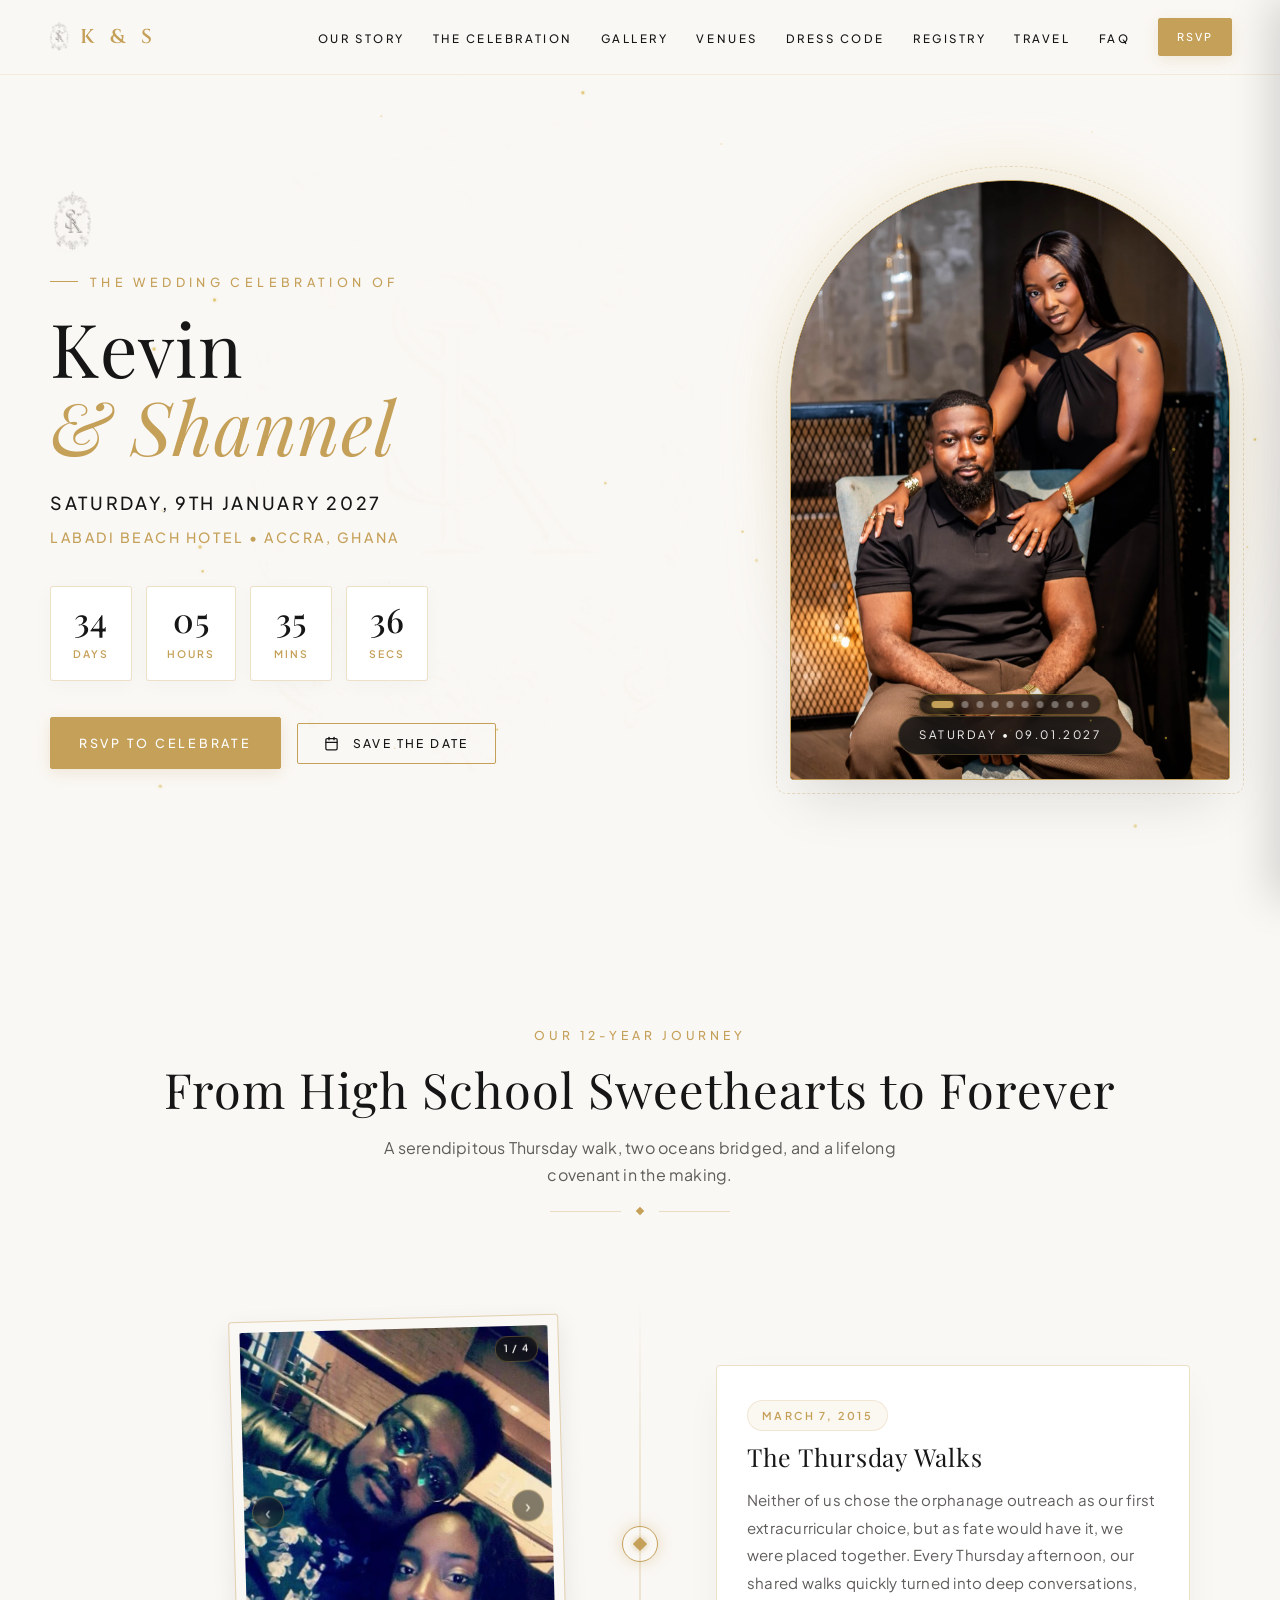
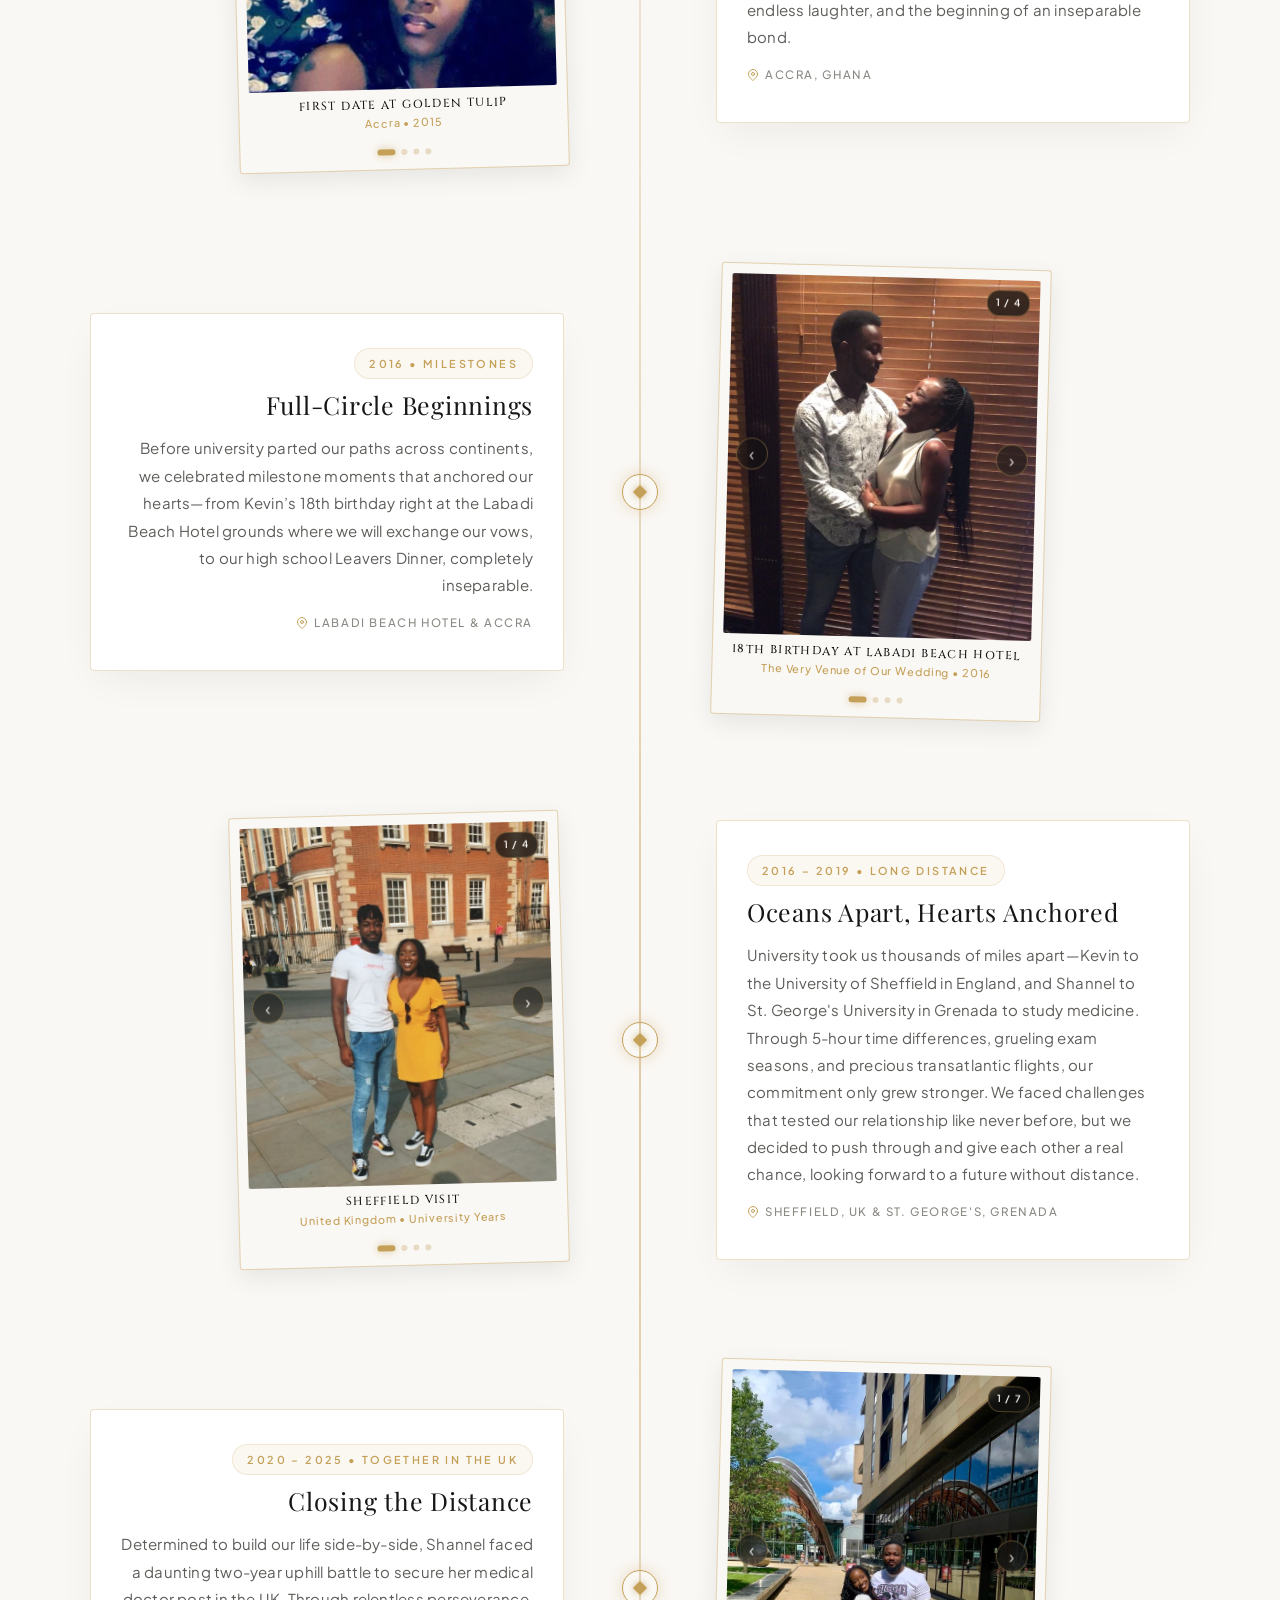
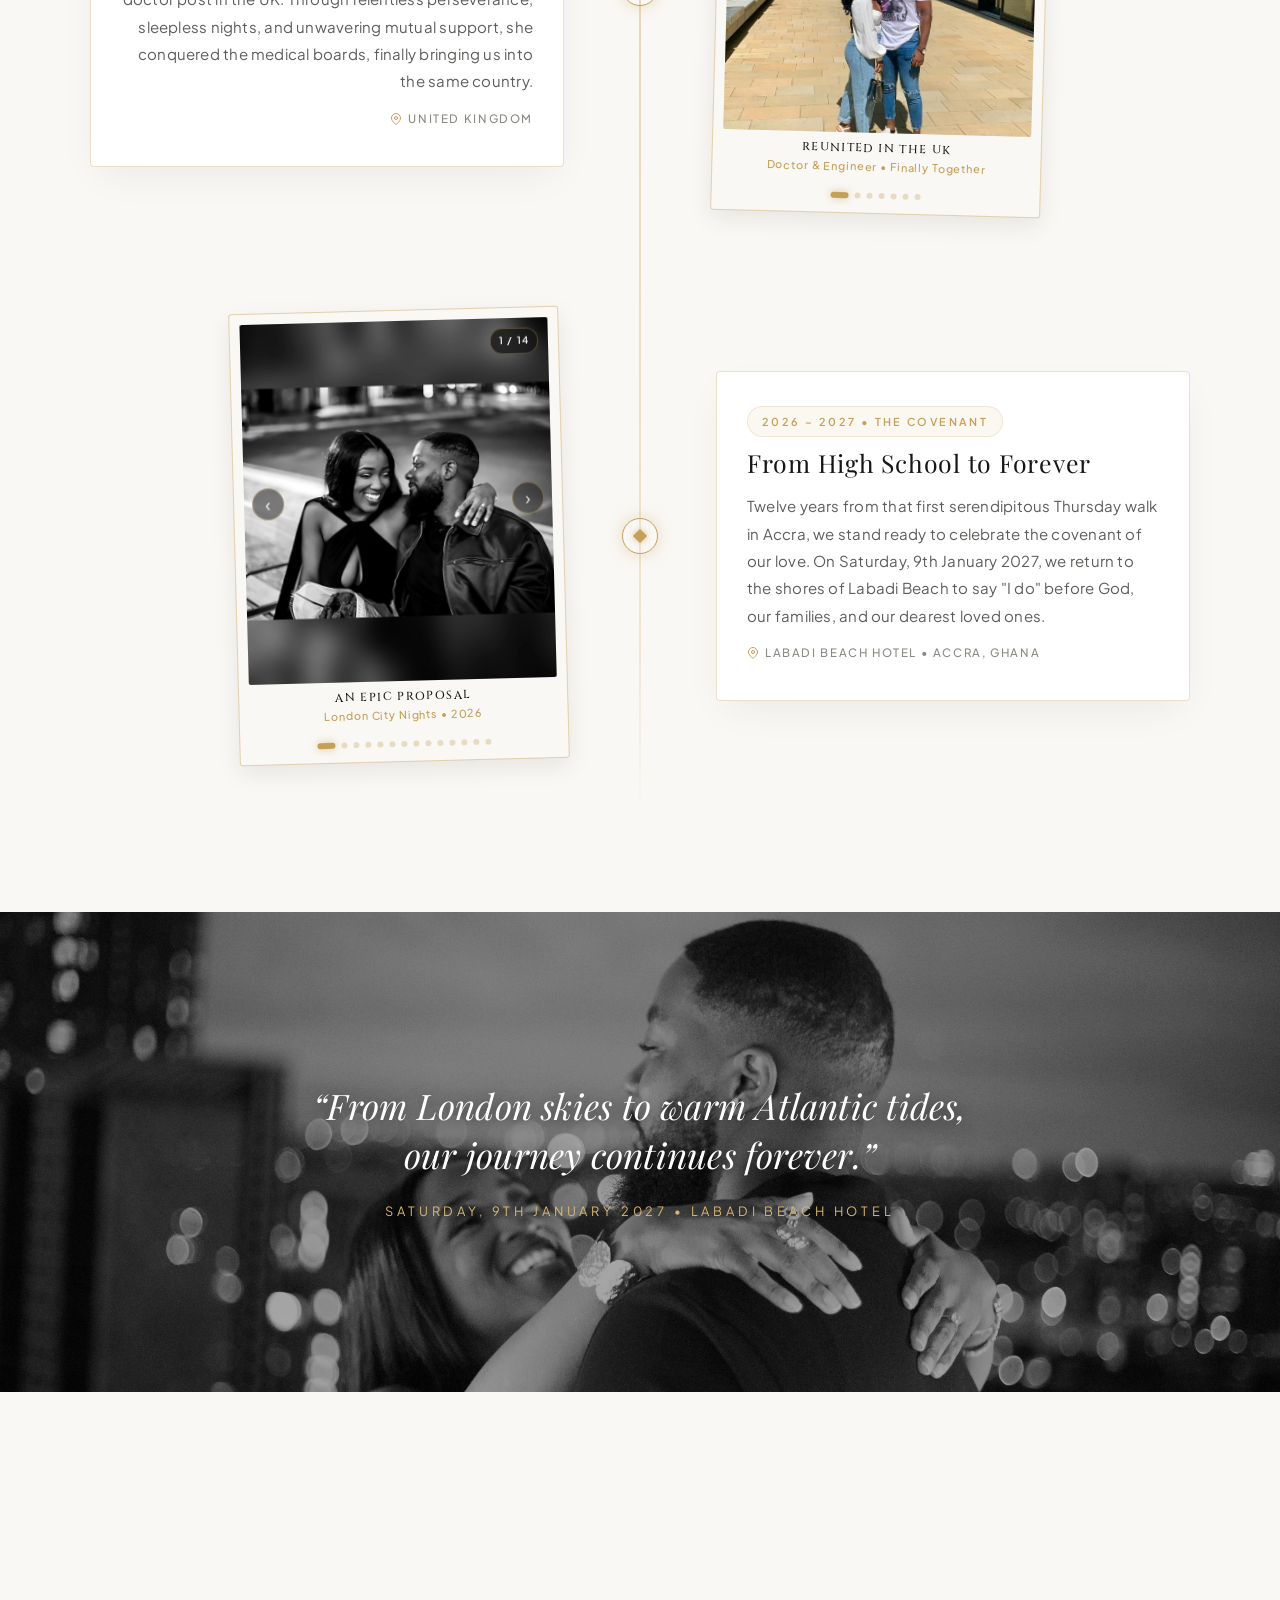
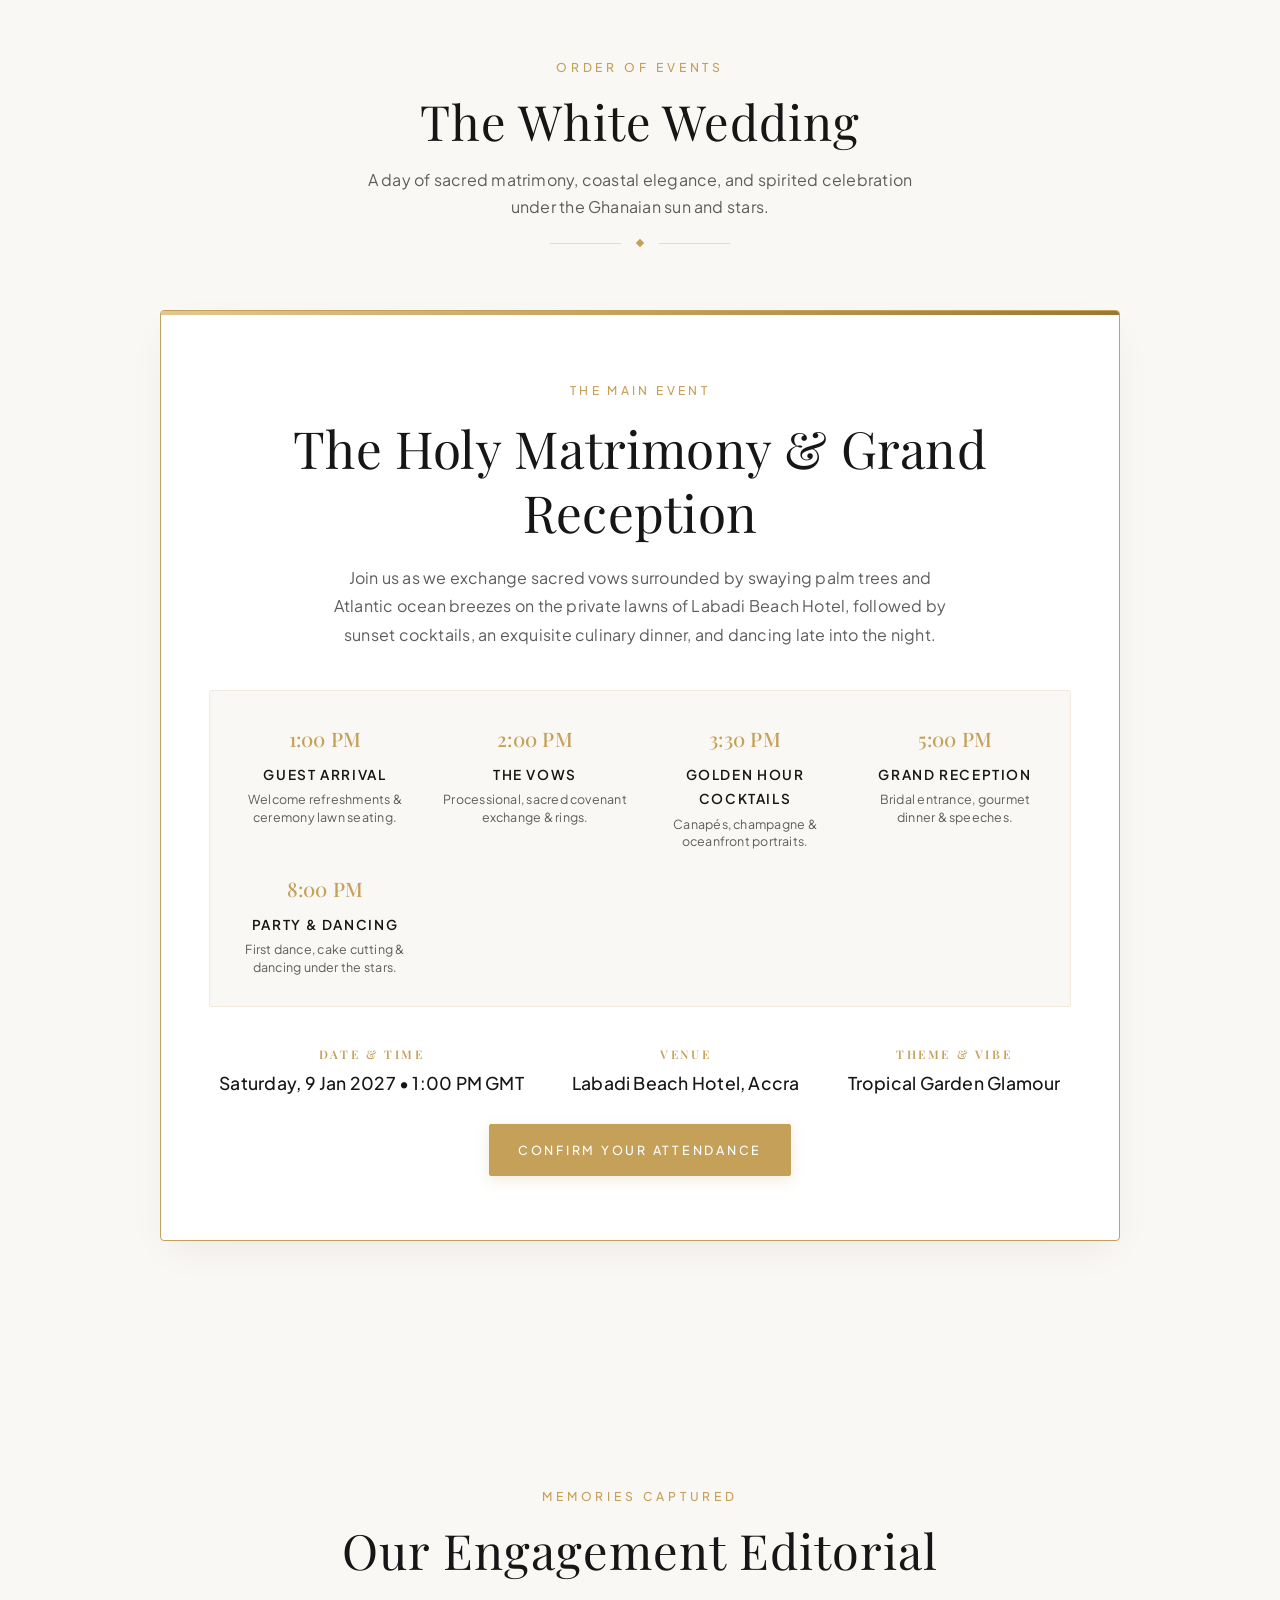
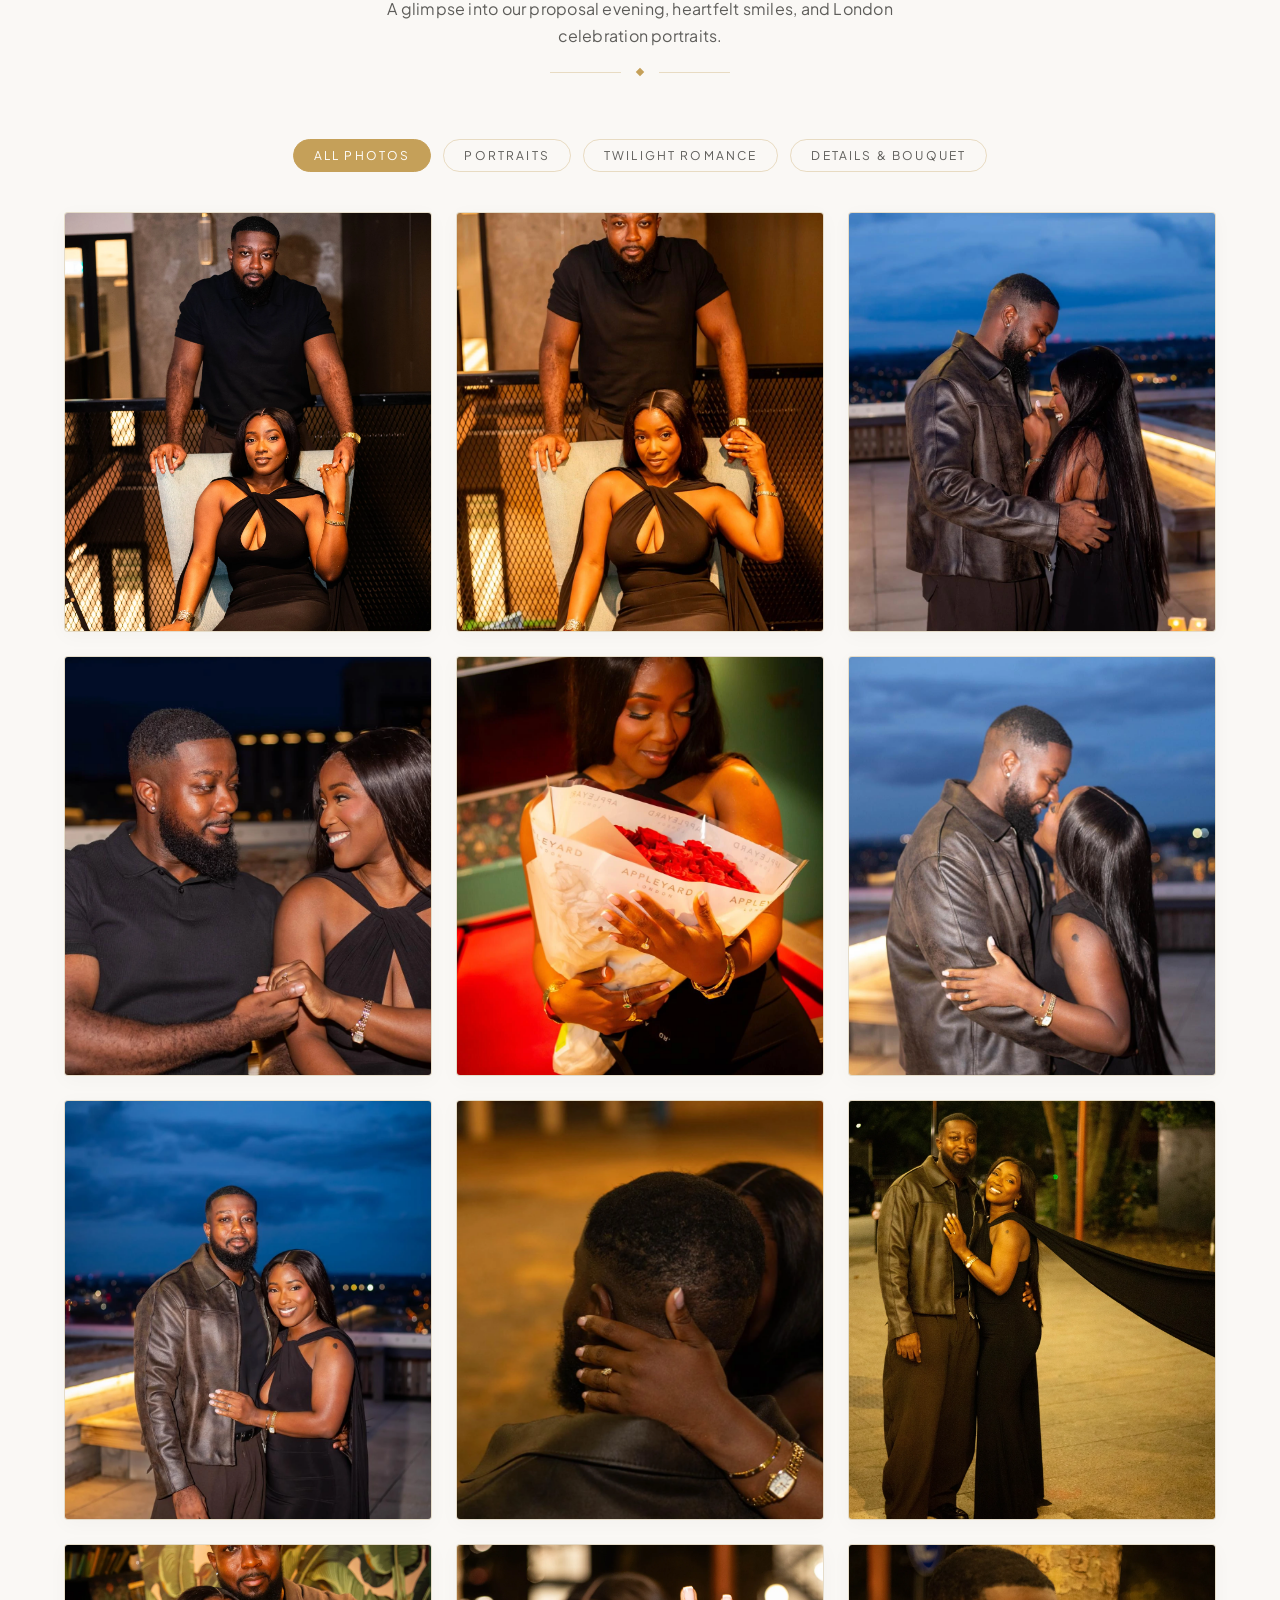
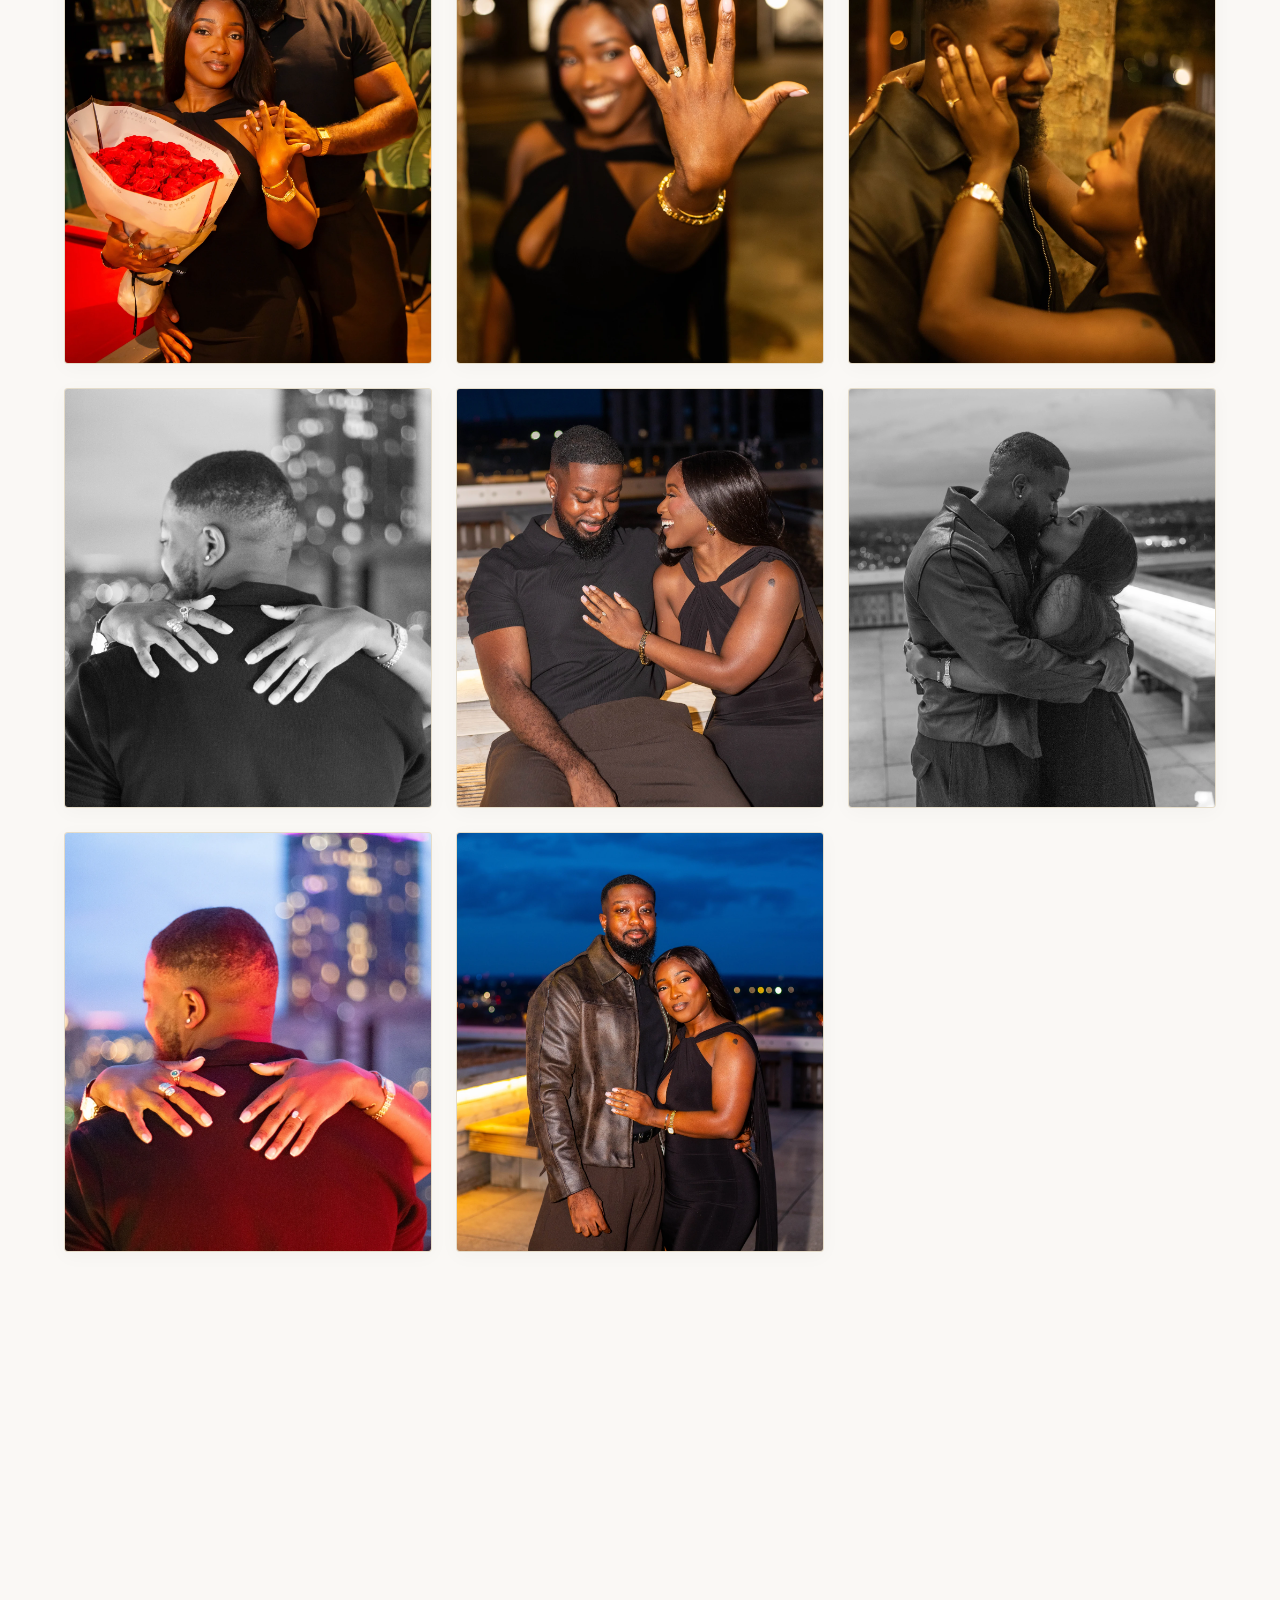
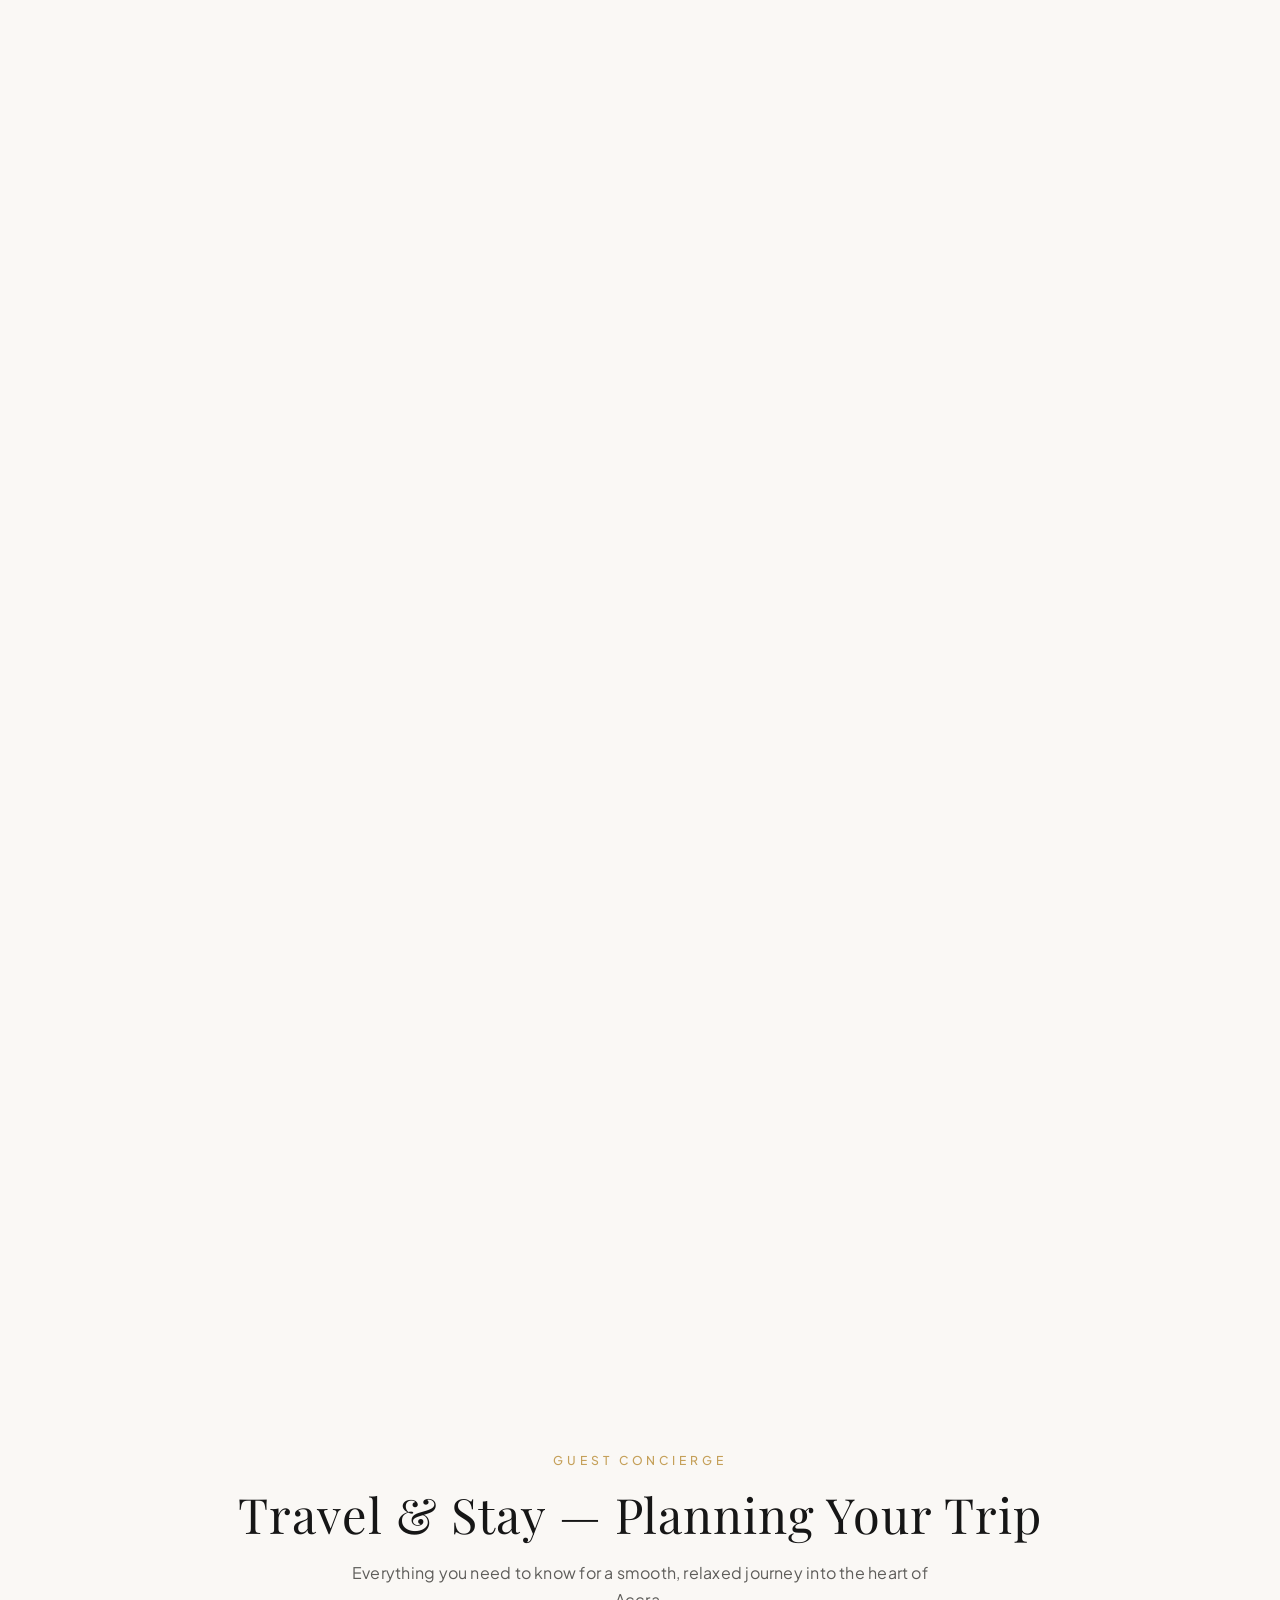
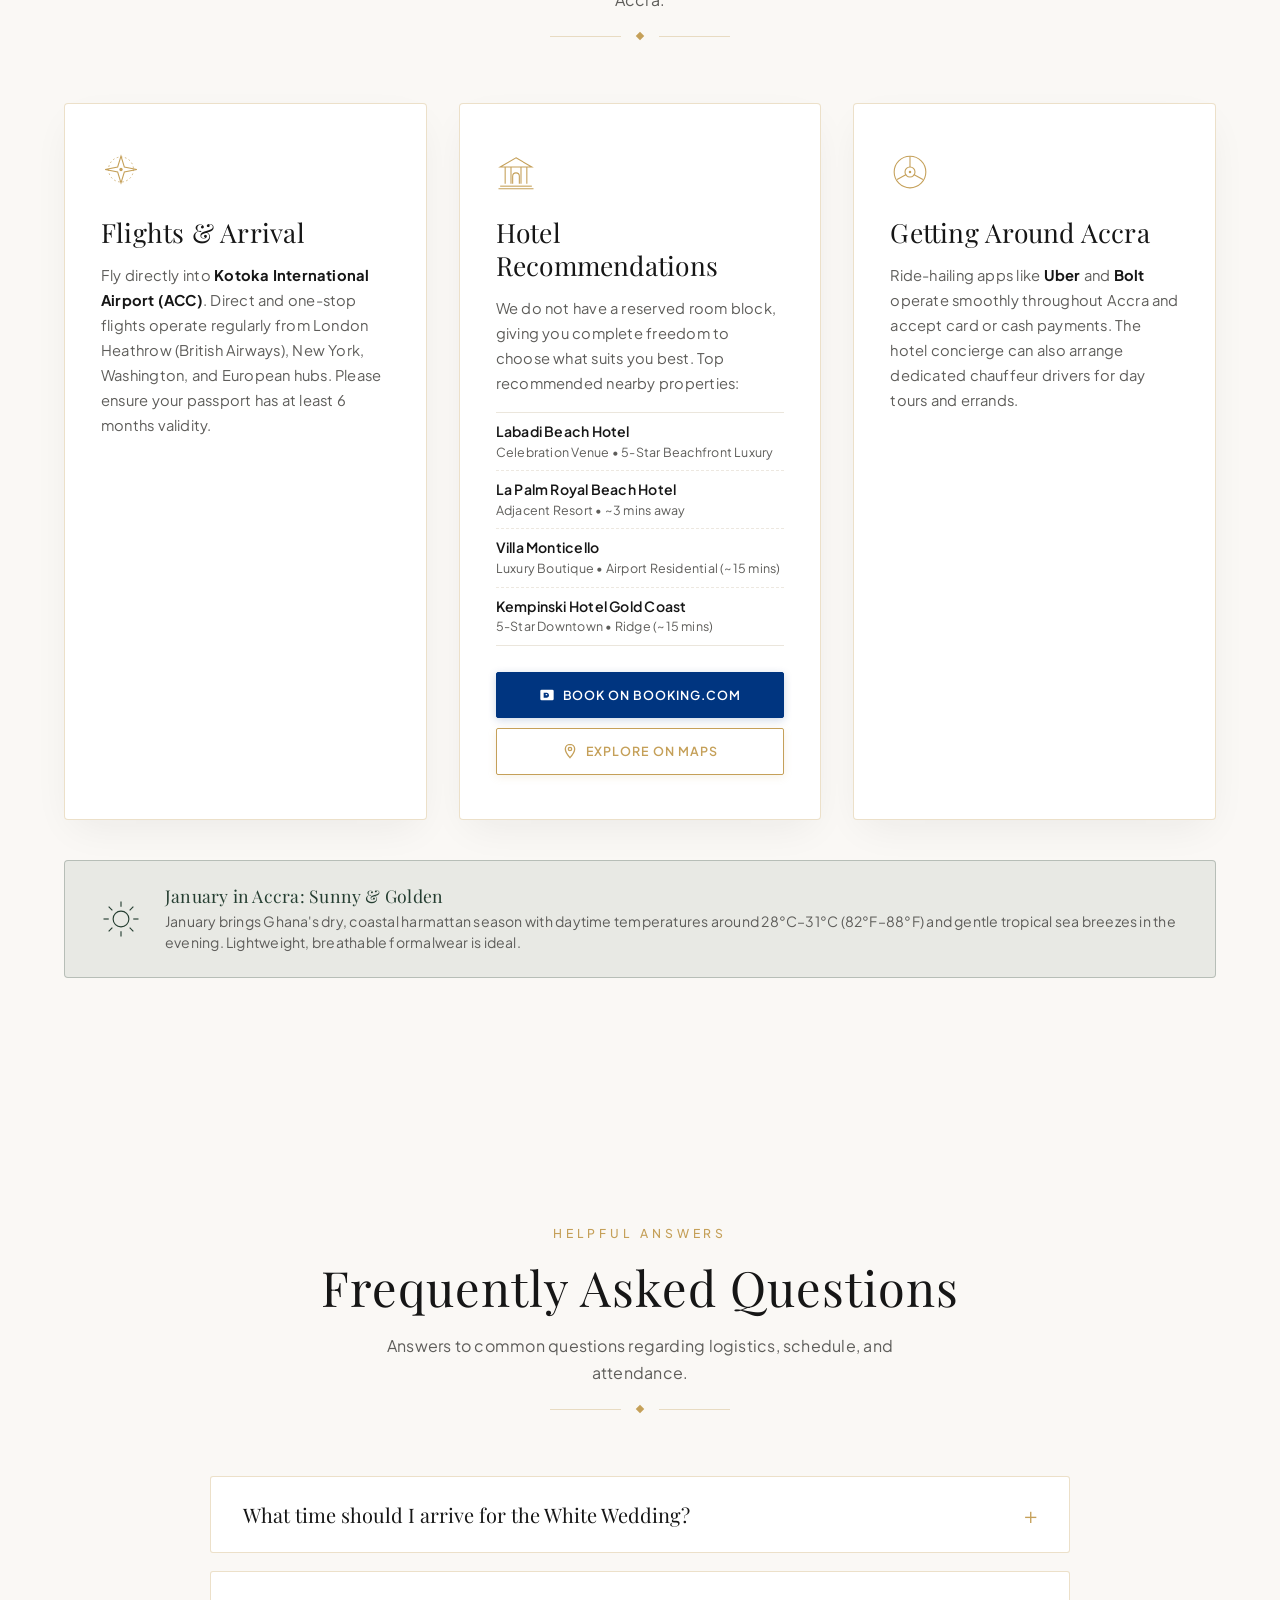
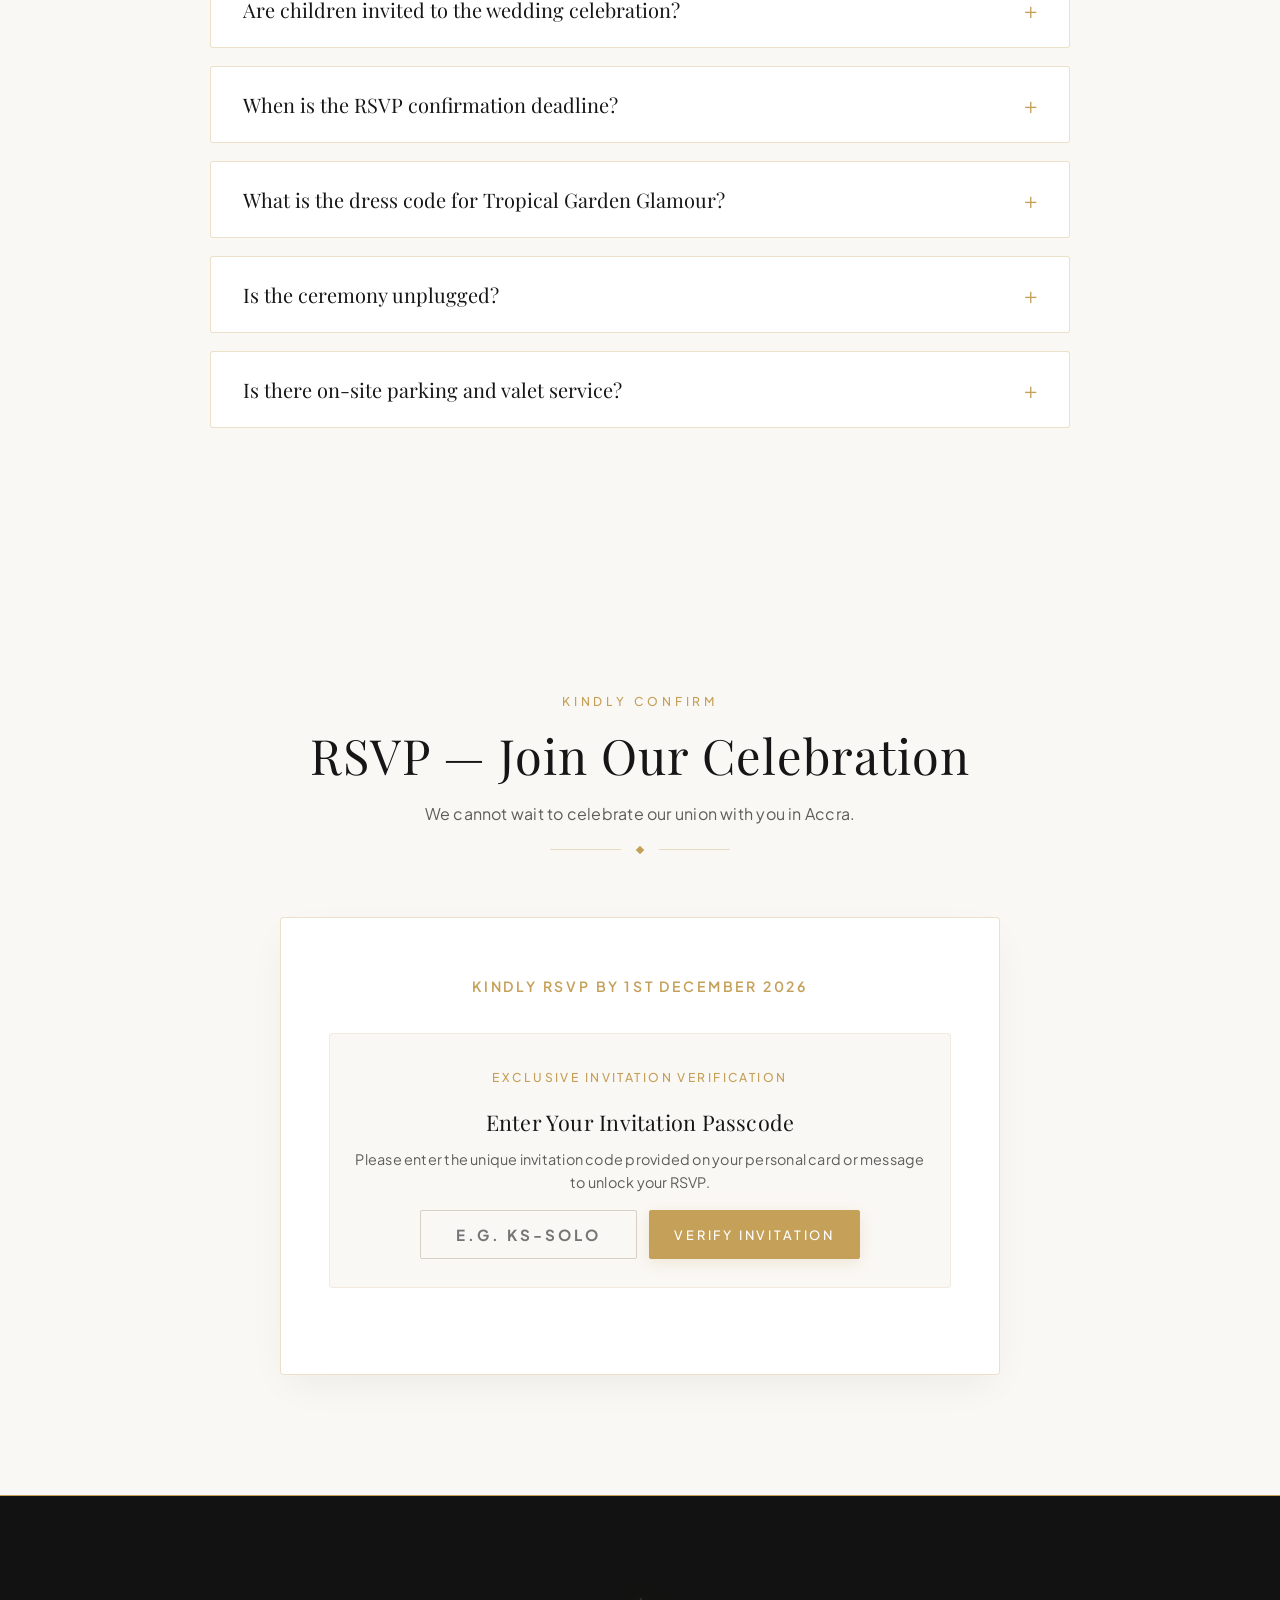
==== index.html @ cc0a7af8 "Update Milestone 4 title from The Fight to Reunite to Closing the Distance" ====
<!DOCTYPE html>
<html lang="en">
<head>
  <meta charset="UTF-8" />
  <meta name="viewport" content="width=device-width, initial-scale=1.0" />
  <title>Kevin & Shannel | The White Wedding — Saturday, 9th January 2027</title>
  <meta name="description" content="Celebrate the wedding of Kevin & Shannel on Saturday, 9th January 2027 at the Labadi Beach Hotel in Accra, Ghana." />

  <!-- Favicon / Brand Touch Icon (Authentic Embossed Monogram Crest) -->
  <link rel="icon" type="image/png" href="assets/images/favicon-crest.png">
  <link rel="apple-touch-icon" href="assets/images/favicon-crest.png">

  <!-- Google Fonts: Luxury Editorial Serifs & Clean Modern Sans -->
  <link rel="preconnect" href="https://fonts.googleapis.com">
  <link rel="preconnect" href="https://fonts.gstatic.com" crossorigin>
  <link href="https://fonts.googleapis.com/css2?family=Cinzel:wght@400;500;600;700&family=Playfair+Display:ital,wght@0,400;0,500;0,600;1,400;1,500&family=Plus+Jakarta+Sans:wght@300;400;500;600;700&display=swap" rel="stylesheet">

  <!-- Master Stylesheet -->
  <link rel="stylesheet" href="css/style.css">

  <!-- Master JavaScript Logic -->
  <script src="js/main.js" defer></script>
</head>
<body>


  <!-- ================= NAVIGATION BAR ================= -->
  <nav id="mainNav">
    <a href="#hero" class="nav-logo" aria-label="Kevin and Shannel Home">
      <img src="assets/images/ks-crest-charcoal.png" alt="K&amp;S Crest" class="nav-crest-icon" />
      <span>K <span class="gold-amp">&amp;</span> S</span>
    </a>
    <ul class="nav-links">
      <li><a href="#story">Our Story</a></li>
      <li><a href="#celebration">The Celebration</a></li>
      <li><a href="#gallery">Gallery</a></li>
      <li><a href="#venues">Venues</a></li>
      <li><a href="#dresscode">Dress Code</a></li>
      <li><a href="#registry">Registry</a></li>
      <li><a href="#travel">Travel</a></li>
      <li><a href="#faq">FAQ</a></li>
      <li><a href="#rsvp" class="btn-gold nav-cta-btn">RSVP</a></li>
    </ul>

    <!-- Mobile Menu Toggle Button -->
    <button class="nav-hamburger" id="navHamburger" aria-label="Toggle Navigation Menu">
      <span></span>
      <span></span>
      <span></span>
    </button>
  </nav>

  <!-- Mobile Navigation Slide-Out Drawer -->
  <div class="mobile-nav-backdrop" id="mobileBackdrop"></div>
  <aside class="mobile-nav-drawer" id="mobileDrawer" aria-label="Mobile Navigation">
    <div>
      <div class="nav-logo" style="margin-bottom: 18px; font-size: 1.25rem;">
        <img src="assets/images/ks-crest-charcoal.png" alt="K&amp;S Crest" class="nav-crest-icon" />
        <span>K <span class="gold-amp">&amp;</span> S</span>
      </div>
      <ul class="mobile-nav-links">
        <li><a href="#story">Our Story</a></li>
        <li><a href="#celebration">The Celebration</a></li>
        <li><a href="#gallery">Editorial Gallery</a></li>
        <li><a href="#venues">Venues & Location</a></li>
        <li><a href="#dresscode">Dress Code</a></li>
        <li><a href="#registry">Gifts & Registry</a></li>
        <li><a href="#travel">Travel & Accra Guide</a></li>
        <li><a href="#faq">Questions & Answers</a></li>
        <li><a href="#rsvp" style="color: var(--gold-primary); font-weight: 600;">RSVP Form</a></li>
      </ul>
    </div>
    <div class="mobile-nav-footer">
      <p>9th January 2027 • Accra, Ghana</p>
    </div>
  </aside>

  <!-- ================= 1. HERO SECTION ================= -->
  <section class="hero" id="hero">
    <!-- Ambient Celestial Stardust Canvas -->
    <canvas id="heroStardust" class="hero-stardust-canvas" aria-hidden="true"></canvas>

    <!-- Subtle Stationery Watermark Crest in Hero Background -->
    <div class="hero-watermark-crest" aria-hidden="true">
      <img src="assets/images/ks-crest-gold.png" alt="" />
    </div>

    <div class="hero-content reveal-on-scroll">
      <div class="hero-crest-crown">
        <img src="assets/images/ks-crest-charcoal.png" alt="K&amp;S Crest" class="hero-crest-img" />
      </div>
      <div class="hero-eyebrow">The Wedding Celebration of</div>
      <h1 class="hero-title">
        Kevin <span>&amp; Shannel</span>
      </h1>
      
      <div class="hero-meta">
        <div class="hero-date">
          <span>Saturday, 9th January 2027</span>
        </div>
        <div class="hero-location">Labadi Beach Hotel • Accra, Ghana</div>
      </div>

      <!-- Live Countdown Clock -->
      <div class="timer-container" aria-label="Countdown to Wedding Day">
        <div class="timer-box">
          <div class="timer-num" id="days">00</div>
          <div class="timer-label">Days</div>
        </div>
        <div class="timer-box">
          <div class="timer-num" id="hours">00</div>
          <div class="timer-label">Hours</div>
        </div>
        <div class="timer-box">
          <div class="timer-num" id="minutes">00</div>
          <div class="timer-label">Mins</div>
        </div>
        <div class="timer-box">
          <div class="timer-num" id="seconds">00</div>
          <div class="timer-label">Secs</div>
        </div>
      </div>

      <!-- Hero Call-to-Action Group -->
      <div class="hero-actions">
        <a href="#rsvp" class="btn-gold">RSVP to Celebrate</a>
        
        <!-- Save to Calendar Dropdown -->
        <div class="calendar-dropdown" id="calendarDropdown">
          <button type="button" class="btn-outline" id="calendarToggleBtn">
            <svg width="15" height="15" viewBox="0 0 24 24" fill="none" stroke="currentColor" stroke-width="2" stroke-linecap="round" stroke-linejoin="round" style="margin-right: 6px;">
              <rect x="3" y="4" width="18" height="18" rx="2" ry="2"></rect>
              <line x1="16" y1="2" x2="16" y2="6"></line>
              <line x1="8" y1="2" x2="8" y2="6"></line>
              <line x1="3" y1="10" x2="21" y2="10"></line>
            </svg>
            Save the Date
          </button>
          <div class="calendar-menu">
            <a id="googleCalLink" target="_blank" rel="noopener noreferrer">
              <span>Google Calendar</span>
            </a>
            <a href="#" id="appleCalLink">
              <span>Apple / Outlook (.ics)</span>
            </a>
          </div>
        </div>

      </div>
    </div>

    <!-- Living Hero Portrait Arch & Rotating Horological Seal -->
    <div class="hero-image-container reveal-on-scroll delay-2">
      <!-- Ambient Golden Backlight Halo -->
      <div class="hero-halo-glow" aria-hidden="true"></div>

      <!-- Outer Dashed Arch Border -->
      <div class="hero-frame-decoration"></div>


      <!-- Arched Photo Frame with Editorial Living Crossfade -->
      <div class="hero-frame">
        <div class="hero-slides">
          <!-- Slide 1: Formal Black-Tie Portrait (Seated King, Standing Queen) -->
          <div class="hero-slide active">
            <img 
              src="assets/images/IMG_0851.webp" 
              alt="Kevin and Shannel formal wedding celebration portrait" 
              loading="eager"
              width="1365"
              height="2048"
            />
          </div>

          <!-- Slide 2: Proposal Night (Poise & Presence) -->
          <div class="hero-slide">
            <img 
              src="assets/images/seated-queen-standing-king.webp" 
              alt="Shannel seated in elegant black gown with Kevin standing behind her" 
              loading="lazy"
              width="1066"
              height="1599"
              style="object-position: center 20%;"
            />
          </div>

          <!-- Slide 3: Surprise Reaction & Marquee -->
          <div class="hero-slide">
            <img 
              src="assets/images/surprise-reaction.webp" 
              alt="Kevin and Shannel embracing on rooftop with glowing marquee lights" 
              loading="lazy"
              width="1066"
              height="1599"
              style="object-position: center 15%;"
            />
          </div>

          <!-- Slide 4: Eyes Meet & Tender Gaze -->
          <div class="hero-slide">
            <img 
              src="assets/images/eyes-meet.webp" 
              alt="Kevin and Shannel gazing into each other's eyes on rooftop terrace" 
              loading="lazy"
              width="1600"
              height="1066"
              style="object-position: center 25%;"
            />
          </div>

          <!-- Slide 5: Verge of a Kiss -->
          <div class="hero-slide">
            <img 
              src="assets/images/verge-of-a-kiss.webp" 
              alt="Kevin and Shannel about to kiss under twilight sky" 
              loading="lazy"
              width="1066"
              height="1599"
              style="object-position: center 18%;"
            />
          </div>

          <!-- Slide 6: Evening Blue Sky Smiles -->
          <div class="hero-slide">
            <img 
              src="assets/images/evening-blue-sky-smiles.webp" 
              alt="Kevin and Shannel smiling together against twilight blue sky and London city lights" 
              loading="lazy"
              width="1066"
              height="1599"
              style="object-position: center 20%;"
            />
          </div>

          <!-- Slide 7: Rooftop Laughter & Diamond Ring -->
          <div class="hero-slide">
            <img 
              src="assets/images/IMG_0927.webp" 
              alt="Kevin and Shannel laughing together on rooftop terrace with engagement ring" 
              loading="lazy"
              width="1365"
              height="2048"
            />
          </div>

          <!-- Slide 8: Armchair Ring Gaze -->
          <div class="hero-slide">
            <img 
              src="assets/images/IMG_0844.webp" 
              alt="Shannel seated in black gown with Kevin admiring diamond ring" 
              loading="lazy"
              width="1365"
              height="2048"
            />
          </div>

          <!-- Slide 9: Appleyard Roses & Diamond Ring -->
          <div class="hero-slide">
            <img 
              src="assets/images/IMG_0864.webp" 
              alt="Appleyard London red roses and sparkling engagement ring" 
              loading="lazy"
              width="1365"
              height="2048"
            />
          </div>

          <!-- Slide 10: Warm Smiles & Tropical Palms -->
          <div class="hero-slide">
            <img 
              src="assets/images/IMG_0855.webp" 
              alt="Kevin and Shannel laughing together against sunlit tropical palms" 
              loading="lazy"
              width="1365"
              height="2048"
            />
          </div>
        </div>

        <!-- Slide Capsule Indicators -->
        <div class="hero-slide-nav" aria-label="Portrait Slideshow Navigation">
          <button class="hero-slide-dot active" aria-label="Slide 1: Formal Black-Tie"></button>
          <button class="hero-slide-dot" aria-label="Slide 2: Poise & Presence"></button>
          <button class="hero-slide-dot" aria-label="Slide 3: Surprise Reaction"></button>
          <button class="hero-slide-dot" aria-label="Slide 4: Eyes Meet"></button>
          <button class="hero-slide-dot" aria-label="Slide 5: Verge of a Kiss"></button>
          <button class="hero-slide-dot" aria-label="Slide 6: Evening Blue Sky Smiles"></button>
          <button class="hero-slide-dot" aria-label="Slide 7: Rooftop Laughter"></button>
          <button class="hero-slide-dot" aria-label="Slide 8: Armchair Ring Gaze"></button>
          <button class="hero-slide-dot" aria-label="Slide 9: Appleyard Roses"></button>
          <button class="hero-slide-dot" aria-label="Slide 10: Tropical Palms"></button>
        </div>

        <div class="hero-floating-tag">Saturday • 09.01.2027</div>
      </div>
    </div>
  </section>

  <!-- ================= 2. OUR STORY SECTION ================= -->
  <section id="story">
    <div class="section-header reveal-on-scroll">
      <span class="section-eyebrow">Our 12-Year Journey</span>
      <h2>From High School Sweethearts to Forever</h2>
      <p class="section-subtext">A serendipitous Thursday walk, two oceans bridged, and a lifelong covenant in the making.</p>
      <div class="gold-divider"><div class="gold-divider-diamond"></div></div>
    </div>

    <div class="story-timeline">
      <!-- Milestone 1: The Thursday Walks -->
      <div class="story-node branch-left reveal-on-scroll">
        <div class="story-node-marker">
          <div class="story-node-marker-diamond"></div>
        </div>
        <div class="story-node-media">
                    <div class="story-frame story-slider-frame" data-slider-id="phase-1">
            <div class="story-frame-inner">
              <div class="story-slider-track">
                <!-- Slide 1: Golden Tulip 1st Date -->
                <div class="story-slide">
                  <img 
                    src="assets/images/story/story-phase1-01-goldentulip.webp" 
                    alt="First date at Golden Tulip Hotel in 2015" 
                    loading="lazy"
                    width="450"
                    height="800"
                    style="object-position: center top;"
                  />
                </div>
                <!-- Slide 2: High School Uniform Meet -->
                <div class="story-slide">
                  <img 
                    src="assets/images/story/story-01-highschool-meet.webp" 
                    alt="Kevin and Shannel in high school uniform" 
                    loading="lazy"
                    width="570"
                    height="760"
                    style="object-position: center top;"
                  />
                </div>
                <!-- Slide 3: Elmina Trip -->
                <div class="story-slide">
                  <img 
                    src="assets/images/story/story-phase1-03-elmina.webp" 
                    alt="High school trip to Elmina Castle" 
                    loading="lazy"
                    width="600"
                    height="800"
                    style="object-position: center 15%;"
                  />
                </div>
                <!-- Slide 4: Beach Trip -->
                <div class="story-slide">
                  <img 
                    src="assets/images/story/story-02-beach-trip.webp" 
                    alt="Kevin and Shannel at the high school beach trip in 2015" 
                    loading="lazy"
                    width="720"
                    height="810"
                    style="object-position: center center;"
                  />
                </div>
              </div>
              
              <!-- Slider Navigation Controls -->
              <button class="story-slider-btn prev" aria-label="Previous photo">&#8249;</button>
              <button class="story-slider-btn next" aria-label="Next photo">&#8250;</button>
              <div class="story-slider-counter">1 / 4</div>
            </div>

            <!-- Synchronized Captions Track -->
            <div class="story-frame-captions">
              <div class="story-frame-caption active">
                First Date at Golden Tulip
                <span>Accra &bull; 2015</span>
              </div>
              <div class="story-frame-caption">
                High School Sweethearts
                <span>Where It All Began &bull; 2015</span>
              </div>
              <div class="story-frame-caption">
                High School Trip to Elmina
                <span>Adventures Together &bull; 2015</span>
              </div>
              <div class="story-frame-caption">
                High School Beach Days
                <span>Youthful Memories &bull; 2015</span>
              </div>
            </div>

            <!-- Slider Pagination Dots -->
            <div class="story-slider-nav" aria-label="Phase 1 photo navigation">
              <button class="story-slider-dot active" aria-label="Photo 1"></button>
              <button class="story-slider-dot" aria-label="Photo 2"></button>
              <button class="story-slider-dot" aria-label="Photo 3"></button>
              <button class="story-slider-dot" aria-label="Photo 4"></button>
            </div>
          </div>
        </div>
        <div class="story-node-content">
          <div class="story-node-card">
            <span class="story-milestone-badge">March 7, 2015</span>
            <h3 class="story-milestone-title">The Thursday Walks</h3>
            <p>
              Neither of us chose the orphanage outreach as our first extracurricular choice, but as fate would have it, we were placed together. Every Thursday afternoon, our shared walks quickly turned into deep conversations, endless laughter, and the beginning of an inseparable bond.
            </p>
            <div class="story-milestone-location">
              <svg width="12" height="12" viewBox="0 0 24 24" fill="none" stroke="currentColor" stroke-width="2" stroke-linecap="round" stroke-linejoin="round"><path d="M21 10c0 7-9 13-9 13s-9-6-9-13a9 9 0 0 1 18 0z"></path><circle cx="12" cy="10" r="3"></circle></svg>
              <span>Accra, Ghana</span>
            </div>
          </div>
        </div>
      </div>

      <!-- Milestone 2: Full-Circle Beginnings -->
      <div class="story-node branch-right reveal-on-scroll">
        <div class="story-node-marker">
          <div class="story-node-marker-diamond"></div>
        </div>
        <div class="story-node-media">
                    <div class="story-frame story-slider-frame" data-slider-id="phase-2">
            <div class="story-frame-inner">
              <div class="story-slider-track">
                <!-- Slide 1: Labadi 18th Birthday -->
                <div class="story-slide">
                  <img 
                    src="assets/images/story/story-03-labadi-18th-bday.webp" 
                    alt="Kevin's 18th Birthday at Labadi Beach Hotel in 2016" 
                    loading="lazy"
                    width="567"
                    height="760"
                    style="object-position: center 15%;"
                  />
                </div>
                <!-- Slide 2: Leavers Dinner Formal Portrait -->
                <div class="story-slide">
                  <img 
                    src="assets/images/story/story-04-leavers-dinner.webp" 
                    alt="High School Leavers Dinner in 2016" 
                    loading="lazy"
                    width="506"
                    height="760"
                    style="object-position: center top;"
                  />
                </div>
                <!-- Slide 3: Humble Beginnings -->
                <div class="story-slide">
                  <img 
                    src="assets/images/story/story-phase2-03-humble-beginnings.webp" 
                    alt="Kevin and Shannel candid in high school days" 
                    loading="lazy"
                    width="600"
                    height="800"
                    style="object-position: center top;"
                  />
                </div>
                <!-- Slide 4: Humble Beginnings 3 -->
                <div class="story-slide">
                  <img 
                    src="assets/images/story/story-phase2-04-humble3.webp" 
                    alt="Kevin and Shannel sharing a warm embrace in 2016" 
                    loading="lazy"
                    width="720"
                    height="810"
                    style="object-position: center center;"
                  />
                </div>
              </div>

              <!-- Slider Navigation Controls -->
              <button class="story-slider-btn prev" aria-label="Previous photo">&#8249;</button>
              <button class="story-slider-btn next" aria-label="Next photo">&#8250;</button>
              <div class="story-slider-counter">1 / 4</div>
            </div>

            <!-- Synchronized Captions Track -->
            <div class="story-frame-captions">
              <div class="story-frame-caption active">
                18th Birthday at Labadi Beach Hotel
                <span>The Very Venue of Our Wedding &bull; 2016</span>
              </div>
              <div class="story-frame-caption">
                High School Leavers Dinner
                <span>Matching Navy Black-Tie &bull; 2016</span>
              </div>
              <div class="story-frame-caption">
                Humble Beginnings
                <span>Growing Closer Every Day &bull; 2015/2016</span>
              </div>
              <div class="story-frame-caption">
                Humble Beginnings
                <span>Cherished Moments &bull; 2016</span>
              </div>
            </div>

            <!-- Slider Pagination Dots -->
            <div class="story-slider-nav" aria-label="Phase 2 photo navigation">
              <button class="story-slider-dot active" aria-label="Photo 1"></button>
              <button class="story-slider-dot" aria-label="Photo 2"></button>
              <button class="story-slider-dot" aria-label="Photo 3"></button>
              <button class="story-slider-dot" aria-label="Photo 4"></button>
            </div>
          </div>
        </div>
        <div class="story-node-content">
          <div class="story-node-card">
            <span class="story-milestone-badge">2016 &bull; Milestones</span>
            <h3 class="story-milestone-title">Full-Circle Beginnings</h3>
            <p>
              Before university parted our paths across continents, we celebrated milestone moments that anchored our hearts—from Kevin’s 18th birthday right at the Labadi Beach Hotel grounds where we will exchange our vows, to our high school Leavers Dinner, completely inseparable.
            </p>
            <div class="story-milestone-location">
              <svg width="12" height="12" viewBox="0 0 24 24" fill="none" stroke="currentColor" stroke-width="2" stroke-linecap="round" stroke-linejoin="round"><path d="M21 10c0 7-9 13-9 13s-9-6-9-13a9 9 0 0 1 18 0z"></path><circle cx="12" cy="10" r="3"></circle></svg>
              <span>Labadi Beach Hotel &amp; Accra</span>
            </div>
          </div>
        </div>
      </div>

      <!-- Milestone 3: Oceans Apart, Hearts Anchored -->
      <div class="story-node branch-left reveal-on-scroll">
        <div class="story-node-marker">
          <div class="story-node-marker-diamond"></div>
        </div>
        <div class="story-node-media">
                    <div class="story-frame story-slider-frame" data-slider-id="phase-3">
            <div class="story-frame-inner">
              <div class="story-slider-track">
                <!-- Slide 1: Sheffield Visit -->
                <div class="story-slide">
                  <img 
                    src="assets/images/story/story-05-sheffield-visit.webp" 
                    alt="Shannel visiting Kevin at the University of Sheffield" 
                    loading="lazy"
                    width="800"
                    height="794"
                    style="object-position: center top;"
                  />
                </div>
                <!-- Slide 2: Grenada Island Visit 2018 -->
                <div class="story-slide">
                  <img 
                    src="assets/images/story/story-phase3-03-grenada.webp" 
                    alt="Kevin visiting Shannel at the brewery in Grenada in 2018" 
                    loading="lazy"
                    width="450"
                    height="800"
                    style="object-position: center 20%;"
                  />
                </div>
                <!-- Slide 3: Christmas Break in Ghana 2017 -->
                <div class="story-slide">
                  <img 
                    src="assets/images/story/story-08-bicycle-date.webp" 
                    alt="Kevin and Shannel during Christmas break in Ghana in 2017" 
                    loading="lazy"
                    width="570"
                    height="760"
                    style="object-position: center 10%;"
                  />
                </div>
                <!-- Slide 4: Reunited on Break in Ghana -->
                <div class="story-slide">
                  <img 
                    src="assets/images/story/story-07-ghana-reunited.webp" 
                    alt="Reunited in Ghana on university break" 
                    loading="lazy"
                    width="570"
                    height="760"
                    style="object-position: center 15%;"
                  />
                </div>
              </div>

              <!-- Slider Navigation Controls -->
              <button class="story-slider-btn prev" aria-label="Previous photo">&#8249;</button>
              <button class="story-slider-btn next" aria-label="Next photo">&#8250;</button>
              <div class="story-slider-counter">1 / 4</div>
            </div>

            <!-- Synchronized Captions Track -->
            <div class="story-frame-captions">
              <div class="story-frame-caption active">
                Sheffield Visit
                <span>United Kingdom &bull; University Years</span>
              </div>
              <div class="story-frame-caption">
                Island Reunions
                <span>St. George's, Grenada &bull; 2018</span>
              </div>
              <div class="story-frame-caption">
                Christmas Break in Ghana
                <span>Holiday Break from Uni &bull; 2017</span>
              </div>
              <div class="story-frame-caption">
                Reunited in Ghana
                <span>Holiday Breaks from Uni &bull; 2018</span>
              </div>
            </div>

            <!-- Slider Pagination Dots -->
            <div class="story-slider-nav" aria-label="Phase 3 photo navigation">
              <button class="story-slider-dot active" aria-label="Photo 1"></button>
              <button class="story-slider-dot" aria-label="Photo 2"></button>
              <button class="story-slider-dot" aria-label="Photo 3"></button>
              <button class="story-slider-dot" aria-label="Photo 4"></button>
            </div>
          </div>
        </div>
        <div class="story-node-content">
          <div class="story-node-card">
            <span class="story-milestone-badge">2016 – 2019 &bull; Long Distance</span>
            <h3 class="story-milestone-title">Oceans Apart, Hearts Anchored</h3>
            <p>
              University took us thousands of miles apart—Kevin to the University of Sheffield in England, and Shannel to St. George's University in Grenada to study medicine. Through 5-hour time differences, grueling exam seasons, and precious transatlantic flights, our commitment only grew stronger. We faced challenges that tested our relationship like never before, but we decided to push through and give each other a real chance, looking forward to a future without distance.
            </p>
            <div class="story-milestone-location">
              <svg width="12" height="12" viewBox="0 0 24 24" fill="none" stroke="currentColor" stroke-width="2" stroke-linecap="round" stroke-linejoin="round"><path d="M21 10c0 7-9 13-9 13s-9-6-9-13a9 9 0 0 1 18 0z"></path><circle cx="12" cy="10" r="3"></circle></svg>
              <span>Sheffield, UK &amp; St. George's, Grenada</span>
            </div>
          </div>
        </div>
      </div>

      <!-- Milestone 4: Closing the Distance -->
      <div class="story-node branch-right reveal-on-scroll">
        <div class="story-node-marker">
          <div class="story-node-marker-diamond"></div>
        </div>
        <div class="story-node-media">
                    <div class="story-frame story-slider-frame" data-slider-id="phase-4">
            <div class="story-frame-inner">
              <div class="story-slider-track">
                <!-- Slide 1: Reunited in UK Courtyard -->
                <div class="story-slide">
                  <img 
                    src="assets/images/story/story-phase4-01-reunited-uk.webp" 
                    alt="Kevin and Shannel reunited together in the UK" 
                    loading="lazy"
                    width="549"
                    height="800"
                    style="object-position: center 12%;"
                  />
                </div>
                <!-- Slide 2: Workout progression -->
                <div class="story-slide">
                  <img 
                    src="assets/images/story/story-phase4-03-workout.webp" 
                    alt="Workout progression and mutual goals" 
                    loading="lazy"
                    width="428"
                    height="800"
                    style="object-position: center 25%;"
                  />
                </div>
                <!-- Slide 3: 2024 UK life -->
                <div class="story-slide">
                  <img 
                    src="assets/images/story/story-phase4-04-uk2024.webp" 
                    alt="Building our life in the UK together" 
                    loading="lazy"
                    width="600"
                    height="800"
                    style="object-position: center 15%;"
                  />
                </div>
                <!-- Slide 4: Quad Biking Adventures -->
                <div class="story-slide">
                  <img 
                    src="assets/images/story/story-phase4-05-quad-biking.webp" 
                    alt="Kevin and Shannel quad biking together in the wilderness" 
                    loading="lazy"
                    width="600"
                    height="800"
                    style="object-position: center 35%;"
                  />
                </div>
                <!-- Slide 5: Date Night in Accra (2024) -->
                <div class="story-slide">
                  <img 
                    src="assets/images/story/story-phase4-06-accra-date-2024.webp" 
                    alt="Kevin and Shannel on an evening date night in Accra in 2024" 
                    loading="lazy"
                    width="600"
                    height="800"
                    style="object-position: center 20%;"
                  />
                </div>
                <!-- Slide 6: Date Night in London (2025) -->
                <div class="story-slide">
                  <img 
                    src="assets/images/story/story-phase5-01-shannel29.webp" 
                    alt="Date night celebrating in London" 
                    loading="lazy"
                    width="600"
                    height="800"
                    style="object-position: center 5%;"
                  />
                </div>
                <!-- Slide 7: London Nights (2025) -->
                <div class="story-slide">
                  <img 
                    src="assets/images/story/story-phase5-03-date2025.webp" 
                    alt="Kevin and Shannel celebrating in London" 
                    loading="lazy"
                    width="720"
                    height="810"
                    style="object-position: center center;"
                  />
                </div>
              </div>

              <!-- Slider Navigation Controls -->
              <button class="story-slider-btn prev" aria-label="Previous photo">&#8249;</button>
              <button class="story-slider-btn next" aria-label="Next photo">&#8250;</button>
              <div class="story-slider-counter">1 / 7</div>
            </div>

            <!-- Synchronized Captions Track -->
            <div class="story-frame-captions">
              <div class="story-frame-caption active">
                Reunited in the UK
                <span>Doctor &amp; Engineer &bull; Finally Together</span>
              </div>
              <div class="story-frame-caption">
                Dedication &amp; Progress
                <span>Health &amp; Life in the UK</span>
              </div>
              <div class="story-frame-caption">
                A Life Built Together
                <span>United in the UK &bull; 2024</span>
              </div>
              <div class="story-frame-caption">
                Quad Biking Adventures
                <span>Wilderness Trails &amp; Laughter</span>
              </div>
              <div class="story-frame-caption">
                Date Night in Accra
                <span>Home &amp; Reunited &bull; 2024</span>
              </div>
              <div class="story-frame-caption">
                Date Night in London
                <span>Lost Oasis &bull; 2025</span>
              </div>
              <div class="story-frame-caption">
                London Nights
                <span>Counting Down to Forever &bull; 2025</span>
              </div>
            </div>

            <!-- Slider Pagination Dots -->
            <div class="story-slider-nav" aria-label="Phase 4 photo navigation">
              <button class="story-slider-dot active" aria-label="Photo 1"></button>
              <button class="story-slider-dot" aria-label="Photo 2"></button>
              <button class="story-slider-dot" aria-label="Photo 3"></button>
              <button class="story-slider-dot" aria-label="Photo 4"></button>
              <button class="story-slider-dot" aria-label="Photo 5"></button>
              <button class="story-slider-dot" aria-label="Photo 6"></button>
              <button class="story-slider-dot" aria-label="Photo 7"></button>
            </div>
          </div>
        </div>
        <div class="story-node-content">
          <div class="story-node-card">
            <span class="story-milestone-badge">2020 – 2025 &bull; Together in the UK</span>
            <h3 class="story-milestone-title">Closing the Distance</h3>
            <p>
              Determined to build our life side-by-side, Shannel faced a daunting two-year uphill battle to secure her medical doctor post in the UK. Through relentless perseverance, sleepless nights, and unwavering mutual support, she conquered the medical boards, finally bringing us into the same country.
            </p>
            <div class="story-milestone-location">
              <svg width="12" height="12" viewBox="0 0 24 24" fill="none" stroke="currentColor" stroke-width="2" stroke-linecap="round" stroke-linejoin="round"><path d="M21 10c0 7-9 13-9 13s-9-6-9-13a9 9 0 0 1 18 0z"></path><circle cx="12" cy="10" r="3"></circle></svg>
              <span>United Kingdom</span>
            </div>
          </div>
        </div>
      </div>

      <!-- Milestone 5: From High School to Forever -->
      <div class="story-node branch-left reveal-on-scroll">
        <div class="story-node-marker">
          <div class="story-node-marker-diamond"></div>
        </div>
        <div class="story-node-media">
                    <div class="story-frame story-slider-frame" data-slider-id="phase-5">
            <div class="story-frame-inner">
              <div class="story-slider-track">
                <!-- Slide 1: An Epic Proposal (2026) -->
                <div class="story-slide">
                  <img 
                    src="assets/images/story/story-phase5-02-epicshot.webp" 
                    alt="Kevin and Shannel embracing on their engagement proposal night in London" 
                    loading="lazy"
                    width="720"
                    height="810"
                    style="object-position: center center;"
                  />
                </div>
                <!-- Slide 2: Surprise Reaction (2026) -->
                <div class="story-slide">
                  <img 
                    src="assets/images/surprise-reaction.webp" 
                    alt="Kevin and Shannel embracing with illuminated marquee letters on rooftop" 
                    loading="lazy"
                    width="720"
                    height="810"
                    style="object-position: center 15%;"
                  />
                </div>
                <!-- Slide 3: Eyes Meet (2026) -->
                <div class="story-slide">
                  <img 
                    src="assets/images/eyes-meet.webp" 
                    alt="Kevin and Shannel gazing tenderly into each other's eyes holding hands" 
                    loading="lazy"
                    width="720"
                    height="810"
                    style="object-position: center 25%;"
                  />
                </div>
                <!-- Slide 4: Verge of a Kiss (2026) -->
                <div class="story-slide">
                  <img 
                    src="assets/images/verge-of-a-kiss.webp" 
                    alt="Kevin and Shannel about to kiss against twilight London sky" 
                    loading="lazy"
                    width="720"
                    height="810"
                    style="object-position: center 18%;"
                  />
                </div>
                <!-- Slide 5: Evening Blue Sky Smiles (2026) -->
                <div class="story-slide">
                  <img 
                    src="assets/images/evening-blue-sky-smiles.webp" 
                    alt="Kevin and Shannel smiling warmly against twilight blue sky" 
                    loading="lazy"
                    width="720"
                    height="810"
                    style="object-position: center 20%;"
                  />
                </div>
                <!-- Slide 6: A Gentle Caress (2026) -->
                <div class="story-slide">
                  <img 
                    src="assets/images/holding-head.webp" 
                    alt="Shannel resting hand on Kevin's head showcasing sparkling diamond ring" 
                    loading="lazy"
                    width="720"
                    height="810"
                    style="object-position: center 35%;"
                  />
                </div>
                <!-- Slide 7: The Ring & The Smile (IMG_0809) -->
                <div class="story-slide">
                  <img 
                    src="assets/images/story/story-phase5-ring-hand.webp" 
                    alt="Shannel holding out her hand showing engagement ring with a radiant smile" 
                    loading="lazy"
                    width="720"
                    height="810"
                    style="object-position: center center;"
                  />
                </div>
                <!-- Slide 8: Twilight Skyline (IMG_0916) -->
                <div class="story-slide">
                  <img 
                    src="assets/images/story/story-phase5-rooftop-ring.webp" 
                    alt="Kevin and Shannel holding hands on the rooftop terrace showing the engagement ring" 
                    loading="lazy"
                    width="720"
                    height="810"
                    style="object-position: center center;"
                  />
                </div>
                <!-- Slide 9: Petals & Promises (2026) -->
                <div class="story-slide">
                  <img 
                    src="assets/images/admiring-bouquet.webp" 
                    alt="Shannel holding and admiring Appleyard London red rose bouquet" 
                    loading="lazy"
                    width="720"
                    height="810"
                    style="object-position: center 20%;"
                  />
                </div>
                <!-- Slide 10: Poise & Presence (2026) -->
                <div class="story-slide">
                  <img 
                    src="assets/images/seated-queen-standing-king.webp" 
                    alt="Shannel seated regally in black gown with Kevin standing behind her" 
                    loading="lazy"
                    width="720"
                    height="810"
                    style="object-position: center 20%;"
                  />
                </div>
                <!-- Slide 11: Devotion & Grace (IMG_0851) -->
                <div class="story-slide">
                  <img 
                    src="assets/images/story/story-phase5-06-formaldignity.webp" 
                    alt="Formal portrait with Kevin seated and Shannel standing with hands on his shoulders" 
                    loading="lazy"
                    width="720"
                    height="810"
                    style="object-position: center center;"
                  />
                </div>
                <!-- Slide 12: City Nights & Embrace (IMG_0786) -->
                <div class="story-slide">
                  <img 
                    src="assets/images/story/story-phase5-04-streetembrace.webp" 
                    alt="Kevin embracing Shannel in elegant black attire under London streetlights" 
                    loading="lazy"
                    width="720"
                    height="810"
                    style="object-position: center center;"
                  />
                </div>
                <!-- Slide 13: Pure Joy & Laughter (IMG_0841) -->
                <div class="story-slide">
                  <img 
                    src="assets/images/story/story-phase5-05-playfuljoy.webp" 
                    alt="Shannel playfully posing and dancing while Kevin smiles up from the armchair" 
                    loading="lazy"
                    width="720"
                    height="810"
                    style="object-position: center center;"
                  />
                </div>
                <!-- Slide 14: The Next Chapter (IMG_0855) -->
                <div class="story-slide">
                  <img 
                    src="assets/images/IMG_0855.webp" 
                    alt="Kevin and Shannel smiling together celebrating their upcoming wedding" 
                    loading="lazy"
                    width="900"
                    height="1100"
                    style="object-position: center 15%;"
                  />
                </div>
              </div>

              <!-- Slider Navigation Controls -->
              <button class="story-slider-btn prev" aria-label="Previous photo">&#8249;</button>
              <button class="story-slider-btn next" aria-label="Next photo">&#8250;</button>
              <div class="story-slider-counter">1 / 14</div>
            </div>

            <!-- Synchronized Captions Track -->
            <div class="story-frame-captions">
              <div class="story-frame-caption active">
                An Epic Proposal
                <span>London City Nights &bull; 2026</span>
              </div>
              <div class="story-frame-caption">
                Surprise Reaction
                <span>Rooftop Marquee &bull; London 2026</span>
              </div>
              <div class="story-frame-caption">
                Eyes Meet
                <span>Twilight Gaze &bull; London 2026</span>
              </div>
              <div class="story-frame-caption">
                Verge of a Kiss
                <span>London Skyline &bull; 2026</span>
              </div>
              <div class="story-frame-caption">
                Evening Blue Sky Smiles
                <span>Twilight Celebration &bull; 2026</span>
              </div>
              <div class="story-frame-caption">
                A Gentle Caress
                <span>Holding On to Forever &bull; 2026</span>
              </div>
              <div class="story-frame-caption">
                The Ring &amp; The Smile
                <span>She Said Yes &bull; London 2026</span>
              </div>
              <div class="story-frame-caption">
                Twilight Skyline
                <span>Holding Hands Under London Skies &bull; 2026</span>
              </div>
              <div class="story-frame-caption">
                Petals &amp; Promises
                <span>Appleyard London Roses &bull; 2026</span>
              </div>
              <div class="story-frame-caption">
                Poise &amp; Presence
                <span>Proposal Night &bull; 2026</span>
              </div>
              <div class="story-frame-caption">
                Devotion &amp; Grace
                <span>Proposal Night &bull; 2026</span>
              </div>
              <div class="story-frame-caption">
                City Nights &amp; Embrace
                <span>London &bull; 2026</span>
              </div>
              <div class="story-frame-caption">
                Pure Joy &amp; Laughter
                <span>Playful Hearts &bull; 2026</span>
              </div>
              <div class="story-frame-caption">
                The Next Chapter
                <span>London to Accra &bull; 09.01.2027</span>
              </div>
            </div>

            <!-- Slider Pagination Dots -->
            <div class="story-slider-nav" aria-label="Phase 5 photo navigation">
              <button class="story-slider-dot active" aria-label="Photo 1"></button>
              <button class="story-slider-dot" aria-label="Photo 2"></button>
              <button class="story-slider-dot" aria-label="Photo 3"></button>
              <button class="story-slider-dot" aria-label="Photo 4"></button>
              <button class="story-slider-dot" aria-label="Photo 5"></button>
              <button class="story-slider-dot" aria-label="Photo 6"></button>
              <button class="story-slider-dot" aria-label="Photo 7"></button>
              <button class="story-slider-dot" aria-label="Photo 8"></button>
              <button class="story-slider-dot" aria-label="Photo 9"></button>
              <button class="story-slider-dot" aria-label="Photo 10"></button>
              <button class="story-slider-dot" aria-label="Photo 11"></button>
              <button class="story-slider-dot" aria-label="Photo 12"></button>
              <button class="story-slider-dot" aria-label="Photo 13"></button>
              <button class="story-slider-dot" aria-label="Photo 14"></button>
            </div>
          </div>
        </div>
        <div class="story-node-content">
          <div class="story-node-card">
            <span class="story-milestone-badge">2026 – 2027 &bull; The Covenant</span>
            <h3 class="story-milestone-title">From High School to Forever</h3>
            <p>
              Twelve years from that first serendipitous Thursday walk in Accra, we stand ready to celebrate the covenant of our love. On Saturday, 9th January 2027, we return to the shores of Labadi Beach to say "I do" before God, our families, and our dearest loved ones.
            </p>
            <div class="story-milestone-location">
              <svg width="12" height="12" viewBox="0 0 24 24" fill="none" stroke="currentColor" stroke-width="2" stroke-linecap="round" stroke-linejoin="round"><path d="M21 10c0 7-9 13-9 13s-9-6-9-13a9 9 0 0 1 18 0z"></path><circle cx="12" cy="10" r="3"></circle></svg>
              <span>Labadi Beach Hotel &bull; Accra, Ghana</span>
            </div>
          </div>
        </div>
      </div>
    </div>

    <!-- Full-Width Panoramic Cinematic Banner -->
    <div class="cinematic-banner reveal-on-scroll">
      <img 
        src="assets/images/IMG_0893.webp" 
        alt="Kevin & Shannel embracing in black and white overlooking the city" 
        loading="lazy"
        width="2048"
        height="1150"
      />
      <div class="cinematic-content">
        <p>“From London skies to warm Atlantic tides, our journey continues forever.”</p>
        <span>Saturday, 9th January 2027 • Labadi Beach Hotel</span>
      </div>
    </div>
  </section>

  <!-- ================= 3. THE CELEBRATION (WHITE WEDDING) ================= -->
  <section id="celebration">
    <div class="section-header reveal-on-scroll">
      <span class="section-eyebrow">Order of Events</span>
      <h2>The White Wedding</h2>
      <p class="section-subtext">A day of sacred matrimony, coastal elegance, and spirited celebration under the Ghanaian sun and stars.</p>
      <div class="gold-divider"><div class="gold-divider-diamond"></div></div>
    </div>

    <div class="celebration-wrap reveal-on-scroll">
      <div class="celebration-card">
        <span class="celebration-badge">The Main Event</span>
        <h3 class="celebration-title">The Holy Matrimony & Grand Reception</h3>
        <p class="celebration-intro">
          Join us as we exchange sacred vows surrounded by swaying palm trees and Atlantic ocean breezes on the private lawns of Labadi Beach Hotel, followed by sunset cocktails, an exquisite culinary dinner, and dancing late into the night.
        </p>

        <!-- White Wedding Day Schedule Timeline -->
        <div class="wedding-timeline" aria-label="Wedding Day Timeline">
          <div class="timeline-step">
            <div class="timeline-time">1:00 PM</div>
            <div class="timeline-title">Guest Arrival</div>
            <div class="timeline-desc">Welcome refreshments & ceremony lawn seating.</div>
          </div>
          <div class="timeline-step">
            <div class="timeline-time">2:00 PM</div>
            <div class="timeline-title">The Vows</div>
            <div class="timeline-desc">Processional, sacred covenant exchange & rings.</div>
          </div>
          <div class="timeline-step">
            <div class="timeline-time">3:30 PM</div>
            <div class="timeline-title">Golden Hour Cocktails</div>
            <div class="timeline-desc">Canapés, champagne & oceanfront portraits.</div>
          </div>
          <div class="timeline-step">
            <div class="timeline-time">5:00 PM</div>
            <div class="timeline-title">Grand Reception</div>
            <div class="timeline-desc">Bridal entrance, gourmet dinner & speeches.</div>
          </div>
          <div class="timeline-step">
            <div class="timeline-time">8:00 PM</div>
            <div class="timeline-title">Party & Dancing</div>
            <div class="timeline-desc">First dance, cake cutting & dancing under the stars.</div>
          </div>
        </div>

        <div class="celebration-details">
          <div class="detail-item">
            <h4>Date & Time</h4>
            <p>Saturday, 9 Jan 2027 • 1:00 PM GMT</p>
          </div>
          <div class="detail-item">
            <h4>Venue</h4>
            <p>Labadi Beach Hotel, Accra</p>
          </div>
          <div class="detail-item">
            <h4>Theme & Vibe</h4>
            <p>Tropical Garden Glamour</p>
          </div>
        </div>

        <div style="margin-top: 24px;">
          <a href="#rsvp" class="btn-gold">Confirm Your Attendance</a>
        </div>
      </div>
    </div>
  </section>

  <!-- ================= 4. CURATED PHOTO GALLERY & LIGHTBOX ================= -->
  <section id="gallery">
    <div class="section-header reveal-on-scroll">
      <span class="section-eyebrow">Memories Captured</span>
      <h2>Our Engagement Editorial</h2>
      <p class="section-subtext">A glimpse into our proposal evening, heartfelt smiles, and London celebration portraits.</p>
      <div class="gold-divider"><div class="gold-divider-diamond"></div></div>
    </div>

    <!-- Gallery Category Filter Tabs -->
    <div class="gallery-controls reveal-on-scroll">
      <button class="gallery-filter-btn active" data-filter="all">All Photos</button>
      <button class="gallery-filter-btn" data-filter="portraits">Portraits</button>
      <button class="gallery-filter-btn" data-filter="twilight">Twilight Romance</button>
      <button class="gallery-filter-btn" data-filter="details">Details & Bouquet</button>
    </div>

    <!-- Curated Gallery Grid with High-Res WebP Images -->
    <div class="gallery-grid">
      
      <!-- Photo 1: Proposal Night Armchair Portrait -->
      <div class="gallery-item" data-category="portraits">
        <img src="assets/images/IMG_0836.webp" alt="Kevin and Shannel in formal black attire" loading="lazy" />
        <div class="gallery-overlay">
          <div class="gallery-overlay-text">
            <h4>Proposal Night &amp; Grace</h4>
            <span>Portraits</span>
          </div>
        </div>
      </div>

      <!-- Photo: Poise & Presence -->
      <div class="gallery-item" data-category="portraits">
        <img src="assets/images/seated-queen-standing-king.webp" alt="Shannel seated in black gown with Kevin standing behind her" loading="lazy" />
        <div class="gallery-overlay">
          <div class="gallery-overlay-text">
            <h4>Poise &amp; Presence</h4>
            <span>Portraits</span>
          </div>
        </div>
      </div>

      <!-- Photo: Surprise Reaction & Marquee -->
      <div class="gallery-item" data-category="twilight portraits">
        <img src="assets/images/surprise-reaction.webp" alt="Kevin and Shannel embracing on rooftop with glowing marquee lights" loading="lazy" />
        <div class="gallery-overlay">
          <div class="gallery-overlay-text">
            <h4>Surprise Reaction</h4>
            <span>Twilight Romance</span>
          </div>
        </div>
      </div>

      <!-- Photo: Eyes Meet -->
      <div class="gallery-item" data-category="twilight portraits">
        <img src="assets/images/eyes-meet.webp" alt="Kevin and Shannel gazing into each other's eyes on rooftop terrace" loading="lazy" />
        <div class="gallery-overlay">
          <div class="gallery-overlay-text">
            <h4>Eyes Meet</h4>
            <span>Twilight Romance</span>
          </div>
        </div>
      </div>

      <!-- Photo: Petals & Promises -->
      <div class="gallery-item" data-category="details portraits">
        <img src="assets/images/admiring-bouquet.webp" alt="Shannel holding red Appleyard London roses admiring bouquet with diamond ring" loading="lazy" />
        <div class="gallery-overlay">
          <div class="gallery-overlay-text">
            <h4>Petals &amp; Promises</h4>
            <span>Details &amp; Bouquet</span>
          </div>
        </div>
      </div>

      <!-- Photo: Verge of a Kiss -->
      <div class="gallery-item" data-category="twilight portraits">
        <img src="assets/images/verge-of-a-kiss.webp" alt="Kevin and Shannel about to kiss under twilight sky" loading="lazy" />
        <div class="gallery-overlay">
          <div class="gallery-overlay-text">
            <h4>Verge of a Kiss</h4>
            <span>Twilight Romance</span>
          </div>
        </div>
      </div>

      <!-- Photo: Evening Blue Sky Smiles -->
      <div class="gallery-item" data-category="portraits twilight">
        <img src="assets/images/evening-blue-sky-smiles.webp" alt="Kevin and Shannel smiling together against twilight blue sky and London city lights" loading="lazy" />
        <div class="gallery-overlay">
          <div class="gallery-overlay-text">
            <h4>Evening Twilight Smiles</h4>
            <span>Portraits</span>
          </div>
        </div>
      </div>

      <!-- Photo: A Gentle Caress -->
      <div class="gallery-item" data-category="details twilight">
        <img src="assets/images/holding-head.webp" alt="Shannel resting hand on Kevin's head showcasing sparkling diamond ring" loading="lazy" />
        <div class="gallery-overlay">
          <div class="gallery-overlay-text">
            <h4>A Gentle Caress</h4>
            <span>Holding On to Forever</span>
          </div>
        </div>
      </div>

      <!-- Photo 2: Street Evening Gown Cape -->
      <div class="gallery-item" data-category="portraits twilight">
        <img src="assets/images/IMG_0781.webp" alt="Shannel in flowing cape gown walking city street with Kevin" loading="lazy" />
        <div class="gallery-overlay">
          <div class="gallery-overlay-text">
            <h4>City Nights &amp; Cape Gown</h4>
            <span>Twilight Romance</span>
          </div>
        </div>
      </div>

      <!-- Photo 3: Bouquet & Engagement Ring -->
      <div class="gallery-item" data-category="details">
        <img src="assets/images/IMG_0864.webp" alt="Appleyard London red rose bouquet and sparkling diamond ring" loading="lazy" />
        <div class="gallery-overlay">
          <div class="gallery-overlay-text">
            <h4>Appleyard Roses &amp; Diamond</h4>
            <span>Details</span>
          </div>
        </div>
      </div>

      <!-- Photo: Hand with Ring & Radiant Smile -->
      <div class="gallery-item" data-category="details twilight portraits">
        <img src="assets/images/IMG_0809.webp" alt="Shannel holding out her hand showcasing engagement ring with a radiant smile" loading="lazy" />
        <div class="gallery-overlay">
          <div class="gallery-overlay-text">
            <h4>The Ring &amp; The Smile</h4>
            <span>Proposal Details</span>
          </div>
        </div>
      </div>

      <!-- Photo 4: Intimate Amber Light Cheek Caress -->
      <div class="gallery-item" data-category="twilight portraits">
        <img src="assets/images/IMG_0777.webp" alt="Kevin touching Shannels cheek tenderly under streetlight" loading="lazy" />
        <div class="gallery-overlay">
          <div class="gallery-overlay-text">
            <h4>A Gentle Caress</h4>
            <span>Twilight Romance</span>
          </div>
        </div>
      </div>

      <!-- Photo 5: B&W Intimate Ring Hug -->
      <div class="gallery-item" data-category="details twilight">
        <img src="assets/images/IMG_0894.webp" alt="Close embrace in black and white showcasing engagement ring" loading="lazy" />
        <div class="gallery-overlay">
          <div class="gallery-overlay-text">
            <h4>The Promise for Forever</h4>
            <span>Details &amp; Romance</span>
          </div>
        </div>
      </div>

      <!-- Photo 6: Rooftop Bench Laughter -->
      <div class="gallery-item" data-category="portraits twilight">
        <img src="assets/images/IMG_0927.webp" alt="Kevin and Shannel laughing together on rooftop terrace bench" loading="lazy" />
        <div class="gallery-overlay">
          <div class="gallery-overlay-text">
            <h4>Laughter &amp; Ease</h4>
            <span>Portraits</span>
          </div>
        </div>
      </div>

      <!-- Photo 7: Candlelight Table Intimacy -->
      <div class="gallery-item" data-category="twilight details">
        <img src="assets/images/IMG_0737.webp" alt="Candlelight portrait on terrace" loading="lazy" />
        <div class="gallery-overlay">
          <div class="gallery-overlay-text">
            <h4>Golden Hour Glow</h4>
            <span>Twilight</span>
          </div>
        </div>
      </div>

      <!-- Photo 8: Twilight Skyline & Diamond Embrace -->
      <div class="gallery-item" data-category="portraits twilight">
        <img src="assets/images/IMG_0895.webp" alt="Kevin and Shannel embrace against London skyline with diamond ring" loading="lazy" />
        <div class="gallery-overlay">
          <div class="gallery-overlay-text">
            <h4>The Skyline Vow</h4>
            <span>Proposal Romance</span>
          </div>
        </div>
      </div>

      <!-- Photo 9: Twilight Rooftop Candlelight -->
      <div class="gallery-item" data-category="twilight portraits">
        <img src="assets/images/IMG_0723.webp" alt="Kevin and Shannel twilight celebration on rooftop terrace" loading="lazy" />
        <div class="gallery-overlay">
          <div class="gallery-overlay-text">
            <h4>Twilight Celebration</h4>
            <span>Twilight Romance</span>
          </div>
        </div>
      </div>

    </div>
  </section>

  <!-- Gallery Lightbox Modal -->
  <div id="galleryLightbox" role="dialog" aria-modal="true" aria-label="Photo Preview Lightbox">
    <div class="lightbox-content">
      <button class="lightbox-close" id="lightboxClose" aria-label="Close Lightbox">&times;</button>
      <button class="lightbox-nav-btn lightbox-prev" id="lightboxPrev" aria-label="Previous Image">&#10094;</button>
      <img id="lightboxImg" src="" alt="Enlarged gallery preview" />
      <button class="lightbox-nav-btn lightbox-next" id="lightboxNext" aria-label="Next Image">&#10095;</button>
    </div>
  </div>

  <!-- ================= 5. VENUES & GETTING THERE ================= -->
  <section id="venues">
    <div class="section-header reveal-on-scroll">
      <span class="section-eyebrow">Location & Directions</span>
      <h2>Our Wedding Venue</h2>
      <p class="section-subtext">The historic Labadi Beach Hotel — where manicured lawns meet the Atlantic coastline.</p>
      <div class="gold-divider"><div class="gold-divider-diamond"></div></div>
    </div>

    <div class="venues-grid reveal-on-scroll">
      <!-- Venue Card: Labadi Beach Hotel -->
      <div class="venue-card">
        <div class="venue-img-wrapper">
          <span class="venue-badge-pill">Ceremony & Reception Venue</span>
          <img 
            src="assets/images/labadi-beach-hotel.webp?v=3" 
            alt="Labadi Beach Hotel luxury resort grounds, pools, and fountains in Accra, Ghana" 
            loading="lazy"
          />
        </div>
        <div class="venue-info">
          <div>
            <h3>Labadi Beach Hotel</h3>
            <p>
              No 1 La Bypass, Trade Fair, Accra, Ghana<br />
              Ceremony Ocean Lawn & Grand Royal Suite
            </p>
          </div>
          <a href="https://maps.google.com/?q=Labadi+Beach+Hotel+Accra" target="_blank" rel="noopener noreferrer" class="btn-outline">
            Open in Google Maps
          </a>
        </div>
      </div>

      <!-- Airport & Travel Concierge Card -->
      <div class="venue-card">
        <div class="venue-img-wrapper">
          <span class="venue-badge-pill">International Gateway</span>
          <img 
            src="assets/images/kotoka-airport-terminal-3.webp?v=3" 
            alt="Kotoka International Airport Terminal 3 illuminated modern facade in Accra, Ghana" 
            loading="lazy"
          />
        </div>
        <div class="venue-info">
          <div>
            <h3>Kotoka International Airport (ACC)</h3>
            <p>
              Located just 15–20 minutes from Labadi Beach Hotel.<br />
              Secure official airport shuttles, Uber, and Bolt available 24/7.
            </p>
          </div>
          <a href="https://maps.google.com/?q=Kotoka+International+Airport+Accra" target="_blank" rel="noopener noreferrer" class="btn-outline">
            Airport Directions
          </a>
        </div>
      </div>
    </div>
  </section>

  <!-- ================= 6. DRESS CODE ("TROPICAL GARDEN GLAMOUR") ================= -->
  <section id="dresscode">
    <div class="section-header reveal-on-scroll">
      <span class="section-eyebrow">Attire Guide</span>
      <h2>Dress Code: Tropical Garden Glamour</h2>
      <p class="section-subtext">A blossoming enchanted forest meets high-fashion coastal luxury.</p>
      <div class="gold-divider"><div class="gold-divider-diamond"></div></div>
    </div>

    <div class="dresscode-wrap reveal-on-scroll">
      <div class="dresscode-card">
        <h3>A Blossoming Enchanted Forest</h3>
        <p>
          Our wedding décor is inspired by an enchanted forest in full bloom. We warmly invite our guests to emulate this vibrant, blossoming garden aesthetic through expressive, high-fashion formalwear.
        </p>

        <!-- Dedicated Attire Guidance Columns -->
        <div class="attire-columns">
          <!-- Ladies Attire -->
          <div class="attire-box">
            <span class="attire-label">Ladies &bull; Women's Attire</span>
            <h4>Bright Gowns &amp; Fascinators</h4>
            <p>
              Emulate a garden in bloom with colorful, floor-length evening gowns or elegant formal maxi silhouettes. To complete your enchanted garden look, we warmly encourage ladies to crown their outfit with a colorful, statement fascinator.
            </p>
          </div>

          <!-- Gentlemen Attire -->
          <div class="attire-box">
            <span class="attire-label">Gentlemen &bull; Men's Attire</span>
            <h4>Formal Suits &amp; Tuxedos</h4>
            <p>
              Sharp formalwear is requested—tailored suits or tuxedos are both welcome. Gentlemen are warmly encouraged to experiment with color to match our forest theme, whether through rich jewel-toned dinner jackets, colored suits, or expressive accessories.
            </p>
          </div>
        </div>

        <!-- Curated Color Palette Swatches -->
        <div class="palette-container">
          <div class="swatch-item">
            <div class="swatch-circle" style="background-color: #1E3F2D;" title="Emerald Forest"></div>
            <span class="swatch-name">Emerald Forest</span>
          </div>
          <div class="swatch-item">
            <div class="swatch-circle" style="background-color: #C03968;" title="Vibrant Bloom"></div>
            <span class="swatch-name">Vibrant Bloom</span>
          </div>
          <div class="swatch-item">
            <div class="swatch-circle" style="background-color: #BA5A31;" title="Sunset Terracotta"></div>
            <span class="swatch-name">Terracotta</span>
          </div>
          <div class="swatch-item">
            <div class="swatch-circle" style="background-color: #1A2A44;" title="Midnight Sapphire"></div>
            <span class="swatch-name">Sapphire</span>
          </div>
          <div class="swatch-item">
            <div class="swatch-circle" style="background-color: #C5A059;" title="Warm Gold"></div>
            <span class="swatch-name">Warm Gold</span>
          </div>
        </div>

        <p style="font-size: 0.85rem; color: var(--text-subtle); margin-top: 18px; margin-bottom: 0;">
          <em>Note: We kindly ask guests to reserve white and ivory tones exclusively for the bride.</em>
        </p>
      </div>

    </div>
  </section>

  <!-- ================= 7. GIFTS & BLESSINGS (WITHJOY REGISTRY INTEGRATION) ================= -->
  <section id="registry">
    <div class="section-header reveal-on-scroll">
      <span class="section-eyebrow">Registry & Blessings</span>
      <h2>Gifts & Well-Wishes</h2>
      <p class="section-subtext">Your presence with us in Ghana is the greatest gift of all. If you wish to bless us further, explore our registry options below.</p>
      <div class="gold-divider"><div class="gold-divider-diamond"></div></div>
    </div>

    <!-- Featured WithJoy Registry Banner -->
    <div class="joy-registry-banner reveal-on-scroll">
      <h3>Cash Donations &amp; Wedding Blessings</h3>
      <p>
        For loved ones wishing to bless us with a monetary gift, you can make a secure cash donation online via debit or credit card, or transfer directly via bank and Mobile Money.
      </p>
      <div class="joy-actions-row">
        <a id="joyPrimaryBtn" href="https://withjoy.com/kevin-and-shannel/registry" target="_blank" rel="noopener noreferrer" class="btn-gold">
          <span>Donate Online via WithJoy ↗</span>
        </a>
        <button type="button" class="btn-outline open-bank-modal-btn" style="border-color: #FFFFFF; color: #FFFFFF;">
          View Bank &amp; MoMo Details &rarr;
        </button>
      </div>
    </div>
  </section>

  <!-- WithJoy Concierge Modal Window -->
  <div id="joyModal" role="dialog" aria-modal="true" aria-label="WithJoy Registry Window">
    <div class="joy-modal-box" style="max-width: 580px; height: auto;">
      <div class="joy-modal-header">
        <h4>Kevin &amp; Shannel's Registry • WithJoy</h4>
        <button class="joy-modal-close" id="joyModalClose" aria-label="Close Registry Window">&times;</button>
      </div>
      <div class="joy-modal-body" style="padding: 44px 36px; text-align: center;">
        <div style="margin: 0 auto 18px; width: 64px; height: 64px; display: flex; align-items: center; justify-content: center; color: var(--gold-primary);">
          <svg viewBox="0 0 64 64" fill="none" stroke="currentColor" stroke-width="1.3" style="width: 100%; height: 100%;">
            <circle cx="32" cy="32" r="30" stroke="var(--gold-border)" stroke-width="1" />
            <circle cx="32" cy="32" r="26" stroke="var(--gold-primary)" stroke-width="1" stroke-dasharray="2 2" />
            <polygon points="24,19 40,19 46,26 32,44 18,26" />
            <line x1="18" y1="26" x2="46" y2="26" />
            <line x1="24" y1="19" x2="32" y2="44" />
            <line x1="40" y1="19" x2="32" y2="44" />
          </svg>
        </div>
        <h3 style="font-size: 1.6rem; margin-bottom: 12px; color: var(--text-charcoal); font-family: var(--font-serif);">Online Cash Donations</h3>
        <p style="color: var(--text-muted); font-size: 0.95rem; line-height: 1.7; margin-bottom: 30px;">
          Our online cash donations are hosted securely on WithJoy for encrypted card checkout and monetary wedding contributions.
        </p>
        <div style="display: flex; gap: 14px; justify-content: center; flex-wrap: wrap;">
          <a href="https://withjoy.com/kevin-and-shannel/registry" target="_blank" rel="noopener noreferrer" class="btn-gold" style="padding: 14px 28px;">
            Continue to WithJoy Registry &rarr;
          </a>
          <button type="button" class="btn-outline" id="joyModalDismiss" style="padding: 14px 24px;">
            Return to Website
          </button>
        </div>
      </div>
    </div>
  </div>

  <!-- Bank & Mobile Money (MoMo) Modal -->
  <div id="bankModal" role="dialog" aria-modal="true" aria-label="Direct Transfer Details">
    <div class="bank-modal-box">
      <button class="joy-modal-close" id="bankModalClose" style="position: absolute; top: 16px; right: 20px;" aria-label="Close Bank Details">&times;</button>
      
      <div style="text-align: center; margin-bottom: 22px;">
        <span class="card-meta-pill" style="margin-bottom: 8px; font-size: 0.68rem; letter-spacing: 0.15em;">Gifts &amp; Contributions</span>
        <h3 style="font-family: var(--font-serif); font-size: 1.75rem; margin: 6px 0 8px; color: var(--text-charcoal);">Direct Bank Transfers</h3>
        <p style="color: var(--text-muted); font-size: 0.88rem; line-height: 1.5; margin: 0 auto; max-width: 440px;">
          For family and friends who prefer direct electronic bank transfer in the UK or Ghana:
        </p>
      </div>

      <!-- Account 1: UK Account (Kevin Quist) -->
      <div class="bank-account-card">
        <div class="bank-account-header">
          <div class="bank-flag-title">
            <span class="bank-flag">🇬🇧</span>
            <div>
              <div class="bank-account-country">United Kingdom (GBP)</div>
              <div class="bank-account-type">UK Bank Transfer</div>
            </div>
          </div>
          <span class="bank-badge">Kevin's Account</span>
        </div>
        <div class="bank-details-list">
          <div class="bank-detail-row">
            <span>Beneficiary</span>
            <span class="copyable-text" data-copy="Kevin Quist">
              <span>Kevin Quist</span>
              <button type="button" class="copy-field-btn" data-copy="Kevin Quist" title="Copy name" aria-label="Copy beneficiary name">Copy</button>
            </span>
          </div>
          <div class="bank-detail-row">
            <span>Sort Code</span>
            <span class="copyable-text" data-copy="04-00-75">
              <span>04-00-75</span>
              <button type="button" class="copy-field-btn" data-copy="04-00-75" title="Copy sort code" aria-label="Copy sort code">Copy</button>
            </span>
          </div>
          <div class="bank-detail-row">
            <span>Account Number</span>
            <span class="copyable-text" data-copy="60646578">
              <span>60646578</span>
              <button type="button" class="copy-field-btn" data-copy="60646578" title="Copy account number" aria-label="Copy account number">Copy</button>
            </span>
          </div>
          <div class="bank-detail-row">
            <span>Reference</span>
            <span style="font-family: inherit; font-size: 0.84rem; color: var(--text-muted);">KS-[Your Name]</span>
          </div>
        </div>
      </div>

      <!-- Account 2: Ghana Account (Shannel Naa Larbia Darku) -->
      <div class="bank-account-card">
        <div class="bank-account-header">
          <div class="bank-flag-title">
            <span class="bank-flag">🇬🇭</span>
            <div>
              <div class="bank-account-country">Ghana (GHS)</div>
              <div class="bank-account-type">Local Bank Transfer</div>
            </div>
          </div>
          <span class="bank-badge">Shannel's Account</span>
        </div>
        <div class="bank-details-list">
          <div class="bank-detail-row">
            <span>Beneficiary</span>
            <span class="copyable-text" data-copy="Shannel Naa Larbia Darku">
              <span>Shannel Naa Larbia Darku</span>
              <button type="button" class="copy-field-btn" data-copy="Shannel Naa Larbia Darku" title="Copy name" aria-label="Copy beneficiary name">Copy</button>
            </span>
          </div>
          <div class="bank-detail-row">
            <span>Bank Name</span>
            <span style="font-family: inherit; font-size: 0.9rem;">Zenith Bank</span>
          </div>
          <div class="bank-detail-row">
            <span>Account Number</span>
            <span class="copyable-text" data-copy="4010192593">
              <span>4010192593</span>
              <button type="button" class="copy-field-btn" data-copy="4010192593" title="Copy account number" aria-label="Copy account number">Copy</button>
            </span>
          </div>
          <div class="bank-detail-row">
            <span>Reference</span>
            <span style="font-family: inherit; font-size: 0.84rem; color: var(--text-muted);">KS-[Your Name]</span>
          </div>
        </div>
      </div>

      <!-- Mobile Money Notice -->
      <div class="bank-momo-notice">
        <div class="momo-notice-icon">📱</div>
        <div class="momo-notice-content">
          <div class="momo-notice-title">Ghanaian Mobile Money (MTN MoMo)</div>
          <p class="momo-notice-text">
            Our local Mobile Money numbers will be made available once we arrive in Ghana and have our Ghanaian numbers active. In the interim, please feel free to <strong>reach out to Kevin or Shannel privately via WhatsApp</strong> for MoMo details.
          </p>
        </div>
      </div>

      <p style="font-size: 0.8rem; color: var(--text-subtle); text-align: center; margin-top: 20px; line-height: 1.5;">
        Thank you from the bottom of our hearts for your continuous love, prayers, and generosity.
      </p>
    </div>
  </div>

  <!-- ================= 8. TRAVEL & ACCRA GUEST GUIDE ================= -->
  <section id="travel">
    <div class="section-header reveal-on-scroll">
      <span class="section-eyebrow">Guest Concierge</span>
      <h2>Travel & Stay — Planning Your Trip</h2>
      <p class="section-subtext">Everything you need to know for a smooth, relaxed journey into the heart of Accra.</p>
      <div class="gold-divider"><div class="gold-divider-diamond"></div></div>
    </div>

    <div class="travel-grid reveal-on-scroll">
      <div class="travel-card">
        <div class="travel-card-icon" aria-hidden="true">
          <svg viewBox="0 0 48 48">
            <path d="M24 5l4 13 15 3-15 3-4 13-4-13-15-3 15-3 4-13z" />
            <circle cx="24" cy="21" r="2" fill="currentColor" stroke="none" />
            <circle cx="24" cy="21" r="15" stroke-dasharray="2 3" stroke-width="0.9" />
          </svg>
        </div>
        <h3>Flights & Arrival</h3>
        <p>
          Fly directly into <strong>Kotoka International Airport (ACC)</strong>. Direct and one-stop flights operate regularly from London Heathrow (British Airways), New York, Washington, and European hubs. Please ensure your passport has at least 6 months validity.
        </p>
      </div>

      <div class="travel-card">
        <div class="travel-card-icon" aria-hidden="true">
          <svg viewBox="0 0 48 48">
            <polygon points="24,7 43,18 5,18" />
            <line x1="5" y1="41" x2="43" y2="41" />
            <line x1="3" y1="44" x2="45" y2="44" />
            <line x1="11" y1="18" x2="11" y2="38" />
            <line x1="18" y1="18" x2="18" y2="38" />
            <line x1="30" y1="18" x2="30" y2="38" />
            <line x1="37" y1="18" x2="37" y2="38" />
            <path d="M20 38v-9a4 4 0 0 1 8 0v9" />
          </svg>
        </div>
        <h3>Hotel Recommendations</h3>
        <p>
          We do not have a reserved room block, giving you complete freedom to choose what suits you best. Top recommended nearby properties:
        </p>
        <ul class="hotel-recs-list">
          <li><strong>Labadi Beach Hotel</strong> <span>Celebration Venue &bull; 5-Star Beachfront Luxury</span></li>
          <li><strong>La Palm Royal Beach Hotel</strong> <span>Adjacent Resort &bull; ~3 mins away</span></li>
          <li><strong>Villa Monticello</strong> <span>Luxury Boutique &bull; Airport Residential (~15 mins)</span></li>
          <li><strong>Kempinski Hotel Gold Coast</strong> <span>5-Star Downtown &bull; Ridge (~15 mins)</span></li>
        </ul>
        <div class="travel-card-links">
          <a href="https://www.booking.com/searchresults.html?ss=Labadi+Beach+Hotel%2C+Accra%2C+Ghana" target="_blank" rel="noopener noreferrer" class="travel-btn travel-btn-booking" aria-label="Find hotels near Labadi Beach Hotel on Booking.com">
            <svg viewBox="0 0 24 24" width="16" height="16" fill="currentColor" aria-hidden="true"><path d="M4 4h16a2 2 0 0 1 2 2v12a2 2 0 0 1-2 2H4a2 2 0 0 1-2-2V6a2 2 0 0 1 2-2zm3 4v8h4.5c1.93 0 3.5-1.57 3.5-3.5S13.43 8.5 11.5 8.5H7zm3 2.5h1.5a1 1 0 0 1 0 2H10v-2z"/></svg>
            Book on Booking.com
          </a>
          <a href="https://www.google.com/maps/search/Hotels+near+Labadi+Beach+Hotel+Accra+Ghana" target="_blank" rel="noopener noreferrer" class="travel-btn travel-btn-maps" aria-label="Explore nearby hotels on Google Maps">
            <svg viewBox="0 0 24 24" width="16" height="16" fill="none" stroke="currentColor" stroke-width="2" aria-hidden="true"><path d="M12 2C8.13 2 5 5.13 5 9c0 5.25 7 13 7 13s7-7.75 7-13c0-3.87-3.13-7-7-7z"/><circle cx="12" cy="9" r="2.5"/></svg>
            Explore on Maps
          </a>
        </div>
      </div>

      <div class="travel-card">
        <div class="travel-card-icon" aria-hidden="true">
          <svg viewBox="0 0 48 48">
            <circle cx="24" cy="24" r="19" />
            <circle cx="24" cy="24" r="6" />
            <line x1="24" y1="5" x2="24" y2="18" />
            <line x1="8.5" y1="33" x2="19.5" y2="27" />
            <line x1="39.5" y1="33" x2="28.5" y2="27" />
            <circle cx="24" cy="24" r="1.5" fill="currentColor" stroke="none" />
          </svg>
        </div>
        <h3>Getting Around Accra</h3>
        <p>
          Ride-hailing apps like <strong>Uber</strong> and <strong>Bolt</strong> operate smoothly throughout Accra and accept card or cash payments. The hotel concierge can also arrange dedicated chauffeur drivers for day tours and errands.
        </p>
      </div>
    </div>

    <!-- Accra Weather & Travel Note -->
    <div class="accra-advisory-card reveal-on-scroll">
      <div class="advisory-icon" aria-hidden="true">
        <svg viewBox="0 0 48 48">
          <circle cx="24" cy="24" r="9" />
          <line x1="24" y1="4" x2="24" y2="10" />
          <line x1="24" y1="38" x2="24" y2="44" />
          <line x1="4" y1="24" x2="10" y2="24" />
          <line x1="38" y1="24" x2="44" y2="24" />
          <line x1="9.9" y1="9.9" x2="14.1" y2="14.1" />
          <line x1="33.9" y1="33.9" x2="38.1" y2="38.1" />
          <line x1="9.9" y1="38.1" x2="14.1" y2="33.9" />
          <line x1="33.9" y1="14.1" x2="38.1" y2="9.9" />
        </svg>
      </div>
      <div class="advisory-text">
        <h4>January in Accra: Sunny & Golden</h4>
        <p>January brings Ghana's dry, coastal harmattan season with daytime temperatures around 28°C–31°C (82°F–88°F) and gentle tropical sea breezes in the evening. Lightweight, breathable formalwear is ideal.</p>
      </div>
    </div>
  </section>

  <!-- ================= 9. QUESTIONS & ANSWERS (FAQS) ================= -->
  <section id="faq">
    <div class="section-header reveal-on-scroll">
      <span class="section-eyebrow">Helpful Answers</span>
      <h2>Frequently Asked Questions</h2>
      <p class="section-subtext">Answers to common questions regarding logistics, schedule, and attendance.</p>
      <div class="gold-divider"><div class="gold-divider-diamond"></div></div>
    </div>

    <div class="faq-container reveal-on-scroll">
      <!-- FAQ 1 -->
      <div class="faq-item">
        <button class="faq-question" type="button">
          <span>What time should I arrive for the White Wedding?</span>
          <span class="faq-icon">+</span>
        </button>
        <div class="faq-answer">
          <p>
            Guest arrivals and seating commence at <strong>1:00 PM</strong> at the Labadi Beach Hotel ceremony lawn. The processional and ceremony begin promptly at <strong>2:00 PM</strong>. We recommend arriving by 1:15 PM to enjoy welcome refreshments and find your seat comfortably.
          </p>
        </div>
      </div>

      <!-- FAQ 2 -->
      <div class="faq-item">
        <button class="faq-question" type="button">
          <span>Are children invited to the wedding celebration?</span>
          <span class="faq-icon">+</span>
        </button>
        <div class="faq-answer">
          <p>
            While we love your little ones, our celebration is primarily geared toward adults. We are making special exceptions for close family and guests traveling with children.<br><br>
            Please <strong>message us privately via WhatsApp or call</strong> prior to submitting your RSVP so we can arrange appropriate seating and meals with the venue.
          </p>
        </div>
      </div>

      <!-- FAQ 3 -->
      <div class="faq-item">
        <button class="faq-question" type="button">
          <span>When is the RSVP confirmation deadline?</span>
          <span class="faq-icon">+</span>
        </button>
        <div class="faq-answer">
          <p>
            Please confirm your attendance no later than <strong>1st December 2026</strong> using the RSVP form below. Final catering orders and seating charts must be finalized with the hotel immediately after this date.
          </p>
        </div>
      </div>

      <!-- FAQ 4 -->
      <div class="faq-item">
        <button class="faq-question" type="button">
          <span>What is the dress code for Tropical Garden Glamour?</span>
          <span class="faq-icon">+</span>
        </button>
        <div class="faq-answer">
          <p>
            Our wedding décor is inspired by a blossoming enchanted forest! We invite ladies to wear bright, colorful floor-length evening gowns paired with colorful fascinators. Gentlemen are requested to wear formal suits or tuxedos, with full encouragement to experiment with color to match the forest theme. We kindly ask guests to reserve white and ivory exclusively for the bride.
          </p>
        </div>
      </div>

      <!-- FAQ 5 -->
      <div class="faq-item">
        <button class="faq-question" type="button">
          <span>Is the ceremony unplugged?</span>
          <span class="faq-icon">+</span>
        </button>
        <div class="faq-answer">
          <p>
            Yes! We invite you to be completely present with us as we exchange our vows. We kindly request that all phones and cameras remain put away during the ceremony. Our photographers and videographers will capture every memory, and we will happily share high-resolution gallery access with you afterward.
          </p>
        </div>
      </div>

      <!-- FAQ 6 -->
      <div class="faq-item">
        <button class="faq-question" type="button">
          <span>Is there on-site parking and valet service?</span>
          <span class="faq-icon">+</span>
        </button>
        <div class="faq-answer">
          <p>
            Yes, Labadi Beach Hotel provides complimentary 24-hour guarded on-site parking with valet assistance at the main lobby entrance.
          </p>
        </div>
      </div>
    </div>
  </section>

  <!-- ================= 10. RSVP SECTION ================= -->
  <section id="rsvp">
    <div class="section-header reveal-on-scroll">
      <span class="section-eyebrow">Kindly Confirm</span>
      <h2>RSVP — Join Our Celebration</h2>
      <p class="section-subtext">We cannot wait to celebrate our union with you in Accra.</p>
      <div class="gold-divider"><div class="gold-divider-diamond"></div></div>
    </div>

    <div class="rsvp-box reveal-on-scroll">
      <div class="rsvp-deadline">
        <span>Kindly RSVP by 1st December 2026</span>
      </div>

      <!-- Passcode Verification Gate -->
      <div class="rsvp-passcode-block" id="rsvpPasscodeBlock">
        <span class="section-eyebrow" style="font-size: 0.76rem; letter-spacing: 0.2em;">Exclusive Invitation Verification</span>
        <h3 style="font-family: var(--font-serif); font-size: 1.35rem; color: var(--text-charcoal); margin: 8px 0 12px;">Enter Your Invitation Passcode</h3>
        <p>Please enter the unique invitation code provided on your personal card or message to unlock your RSVP.</p>
        <div class="rsvp-code-input-row">
          <input type="text" id="rsvpCodeInput" placeholder="e.g. KS-SOLO" maxlength="20" autocomplete="off" autocorrect="off" autocapitalize="characters" />
          <button type="button" class="btn-gold" id="verifyRsvpCodeBtn">Verify Invitation</button>
        </div>
        <div id="rsvpStatusMsg" class="rsvp-status-msg" role="alert"></div>
      </div>

      <!-- Unlocked Dynamic RSVP Form (Hidden until valid passcode verified) -->
      <form id="rsvpForm" class="rsvp-unlocked-fields">
        <input type="hidden" id="verifiedCode" name="verifiedCode" />
        <input type="hidden" id="verifiedTier" name="verifiedTier" />

        <!-- Anti-Spam Security Honeypot (Traps automated bots, invisible to legitimate guests) -->
        <div class="rsvp-security-guard" aria-hidden="true">
          <label for="weddingWebsiteSecurityCheck">Security verification — please leave empty</label>
          <input type="text" id="weddingWebsiteSecurityCheck" name="wedding_website_security_check" value="" tabindex="-1" autocomplete="new-password" />
        </div>

        <div class="form-row">
          <div class="form-group" id="fullNameGroup">
            <label for="fullName">Full Name <span class="required-mark" title="Mandatory Field">*</span></label>
            <input type="text" id="fullName" required placeholder="e.g. Samuel Mensah" />
            <div class="form-error-hint">Please enter your full name.</div>
          </div>
          <div class="form-group" id="emailGroup">
            <label for="email">Email Address <span class="required-mark" title="Mandatory Field">*</span></label>
            <input type="email" id="email" required placeholder="name@domain.com" />
            <div class="form-error-hint">Please enter a valid email address.</div>
          </div>
        </div>

        <div class="form-row">
          <div class="form-group" id="phoneGroup">
            <label for="phone">WhatsApp / Phone Number <span class="required-mark" title="Mandatory Field">*</span></label>
            <input type="tel" id="phone" required placeholder="+233 / +44 / +1 ..." />
            <div class="form-error-hint">Please enter your contact phone / WhatsApp number.</div>
          </div>
          <div class="form-group" id="ceremoniesGroup">
            <label for="ceremonies">Attendance Status <span class="required-mark" title="Mandatory Field">*</span></label>
            <select id="ceremonies" required>
              <option value="" disabled selected>Please select your attendance</option>
              <option value="Joyfully Attending Full Day">Joyfully Attending Full Celebration (Ceremony & Reception)</option>
              <option value="Attending Ceremony Only">Attending Ceremony Only (1:00 PM)</option>
              <option value="Attending Reception Only">Attending Reception Only (5:00 PM)</option>
              <option value="Regretfully Declining">Regretfully Declining from Afar</option>
            </select>
            <div class="form-error-hint">Please select your attendance status.</div>
          </div>
        </div>

        <div class="form-row">
          <div class="form-group" id="partySizeContainer">
            <label for="guestCount">Total Number in Party</label>
            <input type="number" id="guestCount" min="1" max="1" value="1" required />
          </div>
          <div class="form-group">
            <label for="dietary">Dietary Preferences / Allergies</label>
            <input type="text" id="dietary" placeholder="e.g. Vegetarian, Halal, Shellfish allergy, None" />
          </div>
        </div>

        <!-- Dynamic Accompanying Guests Field (Shown only when party > 1) -->
        <div class="form-group rsvp-dynamic-field" id="accompanyingNamesGroup">
          <label id="accompanyingNamesLabel" for="accompanyingNames">Accompanying Guest Name(s) <span class="required-mark" title="Mandatory Field">*</span></label>
          <input type="text" id="accompanyingNames" placeholder="Please enter full name(s)" />
          <small id="accompanyingNamesHelp" style="color: var(--text-muted); font-size: 0.78rem; margin-top: 4px; display: block;">
            Please provide the full legal name(s) of your accompanying guest(s) for the guest list.
          </small>
          <div class="form-error-hint">Please provide the name(s) of your accompanying guest(s).</div>
        </div>

        <div class="form-group">
          <label for="message">A Personal Note for Kevin & Shannel</label>
          <textarea id="message" rows="3" placeholder="Share a blessing, memory, or note of encouragement..."></textarea>
        </div>

        <div id="rsvpFormErrorMsg" class="rsvp-form-error-msg" role="alert"></div>

        <button type="submit" class="btn-gold" id="rsvpSubmitBtn" style="width: 100%; margin-top: 8px;">
          Send RSVP Confirmation
        </button>
      </form>

      <!-- RSVP Confirmation Screen (Revealed on submission) -->
      <div id="rsvpSuccess">
        <span class="section-eyebrow" style="font-size: 0.76rem; letter-spacing: 0.2em; color: var(--gold-primary);">Confirmation Registered</span>
        <h3 style="font-family: var(--font-serif); font-size: 1.6rem; color: var(--text-charcoal); margin: 8px 0 12px;">Thank You!</h3>
        <p style="color: var(--text-muted); margin-bottom: 20px; font-size: 1.05rem;">
          Your RSVP response has been registered. We are deeply touched and can’t wait to celebrate with you on 9th January 2027!
        </p>
        <div id="rsvpConfirmationSummary" class="rsvp-summary-card"></div>
        <div style="display: flex; gap: 12px; justify-content: center; flex-wrap: wrap;">
          <button type="button" class="btn-outline" id="resetRsvpBtn">Submit Another Response</button>
        </div>
      </div>
    </div>
  </section>

  <!-- ================= 11. FOOTER ================= -->
  <footer>
    <div class="footer-crest-wrap">
      <img src="assets/images/ks-crest-gold.png" alt="Kevin &amp; Shannel Monogram Crest" class="footer-crest-img" />
    </div>
    <div class="footer-names">Kevin &amp; Shannel</div>
    <div class="footer-date">Saturday, 9th January 2027 • Labadi Beach Hotel • Accra, Ghana</div>
    <p class="footer-quote">
      “I have found the one whom my soul loves.”<br>
      <span style="font-size: 0.85rem; letter-spacing: 0.15em; text-transform: uppercase; color: var(--gold-primary);">Song of Solomon 3:4</span>
    </p>
    <div class="footer-copy">
      © 2027 Kevin & Shannel Wedding Celebration. All Rights Reserved.
    </div>
  </footer>

</body>
</html>
---- css/style.css ----
/* ==========================================================================
   Kevin & Shannel — Wedding Website Master Stylesheet
   Celebration Date: Saturday, 9th January 2027 | Labadi Beach Hotel, Accra
   ========================================================================== */

:root {
  /* Core Color Palette */
  --bg-alabaster: #FAF8F5;
  --bg-card: #FFFFFF;
  --bg-card-subtle: #F5F2EC;
  --bg-dark: #121212;
  --bg-dark-card: #1C1C1C;
  
  --text-charcoal: #161616;
  --text-muted: #5E5D5A;
  --text-subtle: #8C8A84;
  --text-light: #FAF8F5;
  
  /* Luxury Gold Accents */
  --gold-primary: #C5A059;
  --gold-light: #D8B775;
  --gold-hover: #A8833B;
  --gold-border: rgba(197, 160, 89, 0.32);
  --gold-border-subtle: rgba(197, 160, 89, 0.16);
  --gold-glow: rgba(197, 160, 89, 0.22);
  --gold-gradient: linear-gradient(135deg, #E2C78E 0%, #C5A059 50%, #9B7830 100%);

  /* Tropical & Celebration Accent Tones */
  --emerald-olive: #243D30;
  --terracotta: #A25F46;

  /* Typography */
  --font-display: 'Cinzel', serif;
  --font-serif: 'Playfair Display', Georgia, serif;
  --font-sans: 'Plus Jakarta Sans', system-ui, -apple-system, sans-serif;

  /* Transitions & Shadows */
  --ease-spring: cubic-bezier(0.16, 1, 0.3, 1);
  --shadow-subtle: 0 4px 20px rgba(0, 0, 0, 0.03);
  --shadow-card: 0 14px 40px -10px rgba(22, 22, 22, 0.07);
  --shadow-float: 0 24px 60px -12px rgba(22, 22, 22, 0.15);
  --shadow-gold: 0 10px 30px rgba(197, 160, 89, 0.25);
}

/* ================= RESET & GLOBAL STYLES ================= */
*, *::before, *::after {
  box-sizing: border-box;
  margin: 0;
  padding: 0;
}

html {
  scroll-behavior: smooth;
  scroll-padding-top: 80px;
}

body {
  background-color: var(--bg-alabaster);
  color: var(--text-charcoal);
  font-family: var(--font-sans);
  font-size: 15px;
  line-height: 1.8;
  letter-spacing: 0.015em;
  overflow-x: hidden;
  -webkit-font-smoothing: antialiased;
  -moz-osx-font-smoothing: grayscale;
}

/* Typography Defaults */
h1, h2, h3, h4, h5 {
  font-family: var(--font-serif);
  font-weight: 400;
  line-height: 1.25;
  color: var(--text-charcoal);
}

a {
  text-decoration: none;
  color: inherit;
  transition: color 0.3s ease;
}

img {
  max-width: 100%;
  display: block;
}

button, input, select, textarea {
  font-family: inherit;
}

/* ================= SECTION WRAPPERS ================= */
section {
  padding: 120px 24px;
  max-width: 1200px;
  margin: 0 auto;
  position: relative;
}

.section-header {
  text-align: center;
  margin-bottom: 64px;
}

.section-eyebrow {
  font-family: var(--font-sans);
  font-size: 0.76rem;
  text-transform: uppercase;
  letter-spacing: 0.32em;
  color: var(--gold-primary);
  display: inline-block;
  margin-bottom: 12px;
  position: relative;
  font-weight: 500;
}

.section-header h2 {
  font-size: clamp(2.2rem, 3.8vw, 3.2rem);
  font-weight: 400;
  letter-spacing: 0.02em;
  color: var(--text-charcoal);
  margin-bottom: 14px;
}

.section-subtext {
  font-size: 1rem;
  color: var(--text-muted);
  max-width: 580px;
  margin: 0 auto;
  line-height: 1.7;
}

/* Decorative Divider */
.gold-divider {
  display: flex;
  align-items: center;
  justify-content: center;
  gap: 16px;
  margin: 20px auto 0;
  max-width: 180px;
}

.gold-divider::before,
.gold-divider::after {
  content: "";
  flex: 1;
  height: 1px;
  background: var(--gold-border);
}

.gold-divider-diamond {
  width: 6px;
  height: 6px;
  background: var(--gold-primary);
  transform: rotate(45deg);
}

/* ================= BUTTONS & PILLS ================= */
.btn-gold {
  display: inline-flex;
  align-items: center;
  justify-content: center;
  gap: 10px;
  padding: 14px 28px;
  background: var(--gold-primary);
  color: #FFFFFF !important;
  border: 1px solid var(--gold-primary);
  text-transform: uppercase;
  letter-spacing: 0.22em;
  font-size: 0.78rem;
  font-weight: 500;
  cursor: pointer;
  border-radius: 2px;
  position: relative;
  overflow: hidden;
  transition: all 0.35s var(--ease-spring);
  box-shadow: 0 4px 16px rgba(197, 160, 89, 0.2);
}

.btn-gold:hover {
  background: var(--gold-hover);
  border-color: var(--gold-hover);
  transform: translateY(-2px);
  box-shadow: 0 8px 24px rgba(197, 160, 89, 0.32);
}

.btn-outline {
  display: inline-flex;
  align-items: center;
  justify-content: center;
  gap: 8px;
  padding: 12px 26px;
  background: transparent;
  color: var(--text-charcoal);
  border: 1px solid var(--gold-primary);
  text-transform: uppercase;
  letter-spacing: 0.2em;
  font-size: 0.75rem;
  font-weight: 500;
  cursor: pointer;
  border-radius: 2px;
  transition: all 0.35s var(--ease-spring);
}

.btn-outline:hover {
  background: var(--gold-primary);
  color: #FFFFFF;
  transform: translateY(-2px);
  box-shadow: var(--shadow-gold);
}

.badge-gold {
  font-size: 0.72rem;
  letter-spacing: 0.22em;
  text-transform: uppercase;
  color: var(--gold-primary);
  background: rgba(197, 160, 89, 0.1);
  padding: 6px 14px;
  border-radius: 30px;
  border: 1px solid var(--gold-border);
  display: inline-block;
  font-weight: 500;
}

/* ================= PASSWORD GATE (EDITORIAL LUXURY MODAL - DISABLED) ================= */
#passwordGate {
  display: none !important;
}

.gate-card {
  background: #FAF8F5;
  border-radius: 6px;
  width: 100%;
  max-width: 440px;
  padding: 44px 36px 36px;
  text-align: center;
  position: relative;
  box-shadow: 0 25px 70px rgba(0, 0, 0, 0.75), 0 0 0 1px rgba(197, 160, 89, 0.4);
  border: 1px solid rgba(197, 160, 89, 0.35);
  transform: translateY(0);
  transition: transform 0.5s cubic-bezier(0.16, 1, 0.3, 1), opacity 0.5s ease;
  z-index: 100000;
}

#passwordGate.unlocked .gate-card {
  transform: scale(0.96) translateY(-10px);
}

/* Authentic Blind-Embossed KS Crest */
.gate-crest-wrap {
  width: 92px;
  height: 126px;
  margin: 0 auto 16px;
  display: flex;
  align-items: center;
  justify-content: center;
}

.gate-crest-img {
  width: 100%;
  height: 100%;
  object-fit: contain;
  filter: drop-shadow(0 2px 6px rgba(184, 142, 62, 0.2));
}

.gate-header {
  margin-bottom: 18px;
}

.gate-eyebrow {
  font-size: 0.68rem;
  letter-spacing: 0.28em;
  text-transform: uppercase;
  color: var(--gold-primary);
  margin-bottom: 6px;
}

.gate-title {
  font-family: var(--font-serif);
  font-size: 1.85rem;
  color: var(--text-charcoal);
  letter-spacing: 0.06em;
  margin-bottom: 4px;
  line-height: 1.2;
}

.gate-title span {
  font-family: var(--font-display, 'Playfair Display', serif);
  font-style: italic;
  color: var(--gold-primary);
  margin: 0 3px;
}

.gate-date {
  font-size: 0.74rem;
  letter-spacing: 0.2em;
  text-transform: uppercase;
  color: var(--text-muted);
}

.gate-divider {
  width: 44px;
  height: 1px;
  background: var(--gold-primary);
  margin: 16px auto 18px;
  opacity: 0.6;
}

.gate-instruction {
  font-size: 0.84rem;
  color: var(--text-muted);
  line-height: 1.5;
  margin-bottom: 20px;
}

.gate-input-wrap {
  position: relative;
  margin-bottom: 14px;
}

.gate-input {
  width: 100%;
  padding: 13px 16px;
  background: #FFFFFF;
  border: 1px solid rgba(197, 160, 89, 0.45);
  border-radius: 3px;
  font-family: var(--font-sans);
  color: var(--text-charcoal);
  font-size: 0.95rem;
  letter-spacing: 0.22em;
  text-align: center;
  text-transform: uppercase;
  outline: none;
  transition: border-color 0.25s ease, box-shadow 0.25s ease;
}

.gate-input:focus {
  border-color: var(--gold-primary);
  box-shadow: 0 0 0 3px rgba(197, 160, 89, 0.15);
}

.gate-input::placeholder {
  color: #A09D96;
  font-size: 0.78rem;
  letter-spacing: 0.2em;
}

.gate-submit-btn {
  width: 100%;
  padding: 13px 24px;
  font-size: 0.82rem;
  letter-spacing: 0.18em;
  text-transform: uppercase;
  cursor: pointer;
  margin-top: 4px;
}

.gate-error-msg {
  color: #B22222;
  font-size: 0.76rem;
  margin-bottom: 12px;
  display: none;
  letter-spacing: 0.04em;
}

.gate-hint {
  margin-top: 14px;
  font-size: 0.74rem;
  color: #8C887F;
  letter-spacing: 0.06em;
}

.gate-hint code {
  color: var(--gold-hover, #A8833B);
  background: rgba(197, 160, 89, 0.12);
  padding: 2px 7px;
  border-radius: 3px;
  border: 1px solid rgba(197, 160, 89, 0.25);
  font-weight: 600;
}

/* Error Vibration Shake */
@keyframes lockShake {
  0%, 100% { transform: translateX(0); }
  20%, 60% { transform: translateX(-8px); }
  40%, 80% { transform: translateX(8px); }
}

.lock-error-shake {
  animation: lockShake 0.45s cubic-bezier(0.36, 0.07, 0.19, 0.97) both;
}

/* Mobile Responsiveness for Password Gate */
@media (max-width: 480px) {
  #passwordGate {
    padding: 16px;
  }
  .gate-card {
    padding: 34px 22px 28px;
  }
  .gate-crest-wrap {
    width: 78px;
    height: 106px;
    margin-bottom: 12px;
  }
  .gate-title {
    font-size: 1.6rem;
  }
  .gate-instruction {
    font-size: 0.8rem;
  }
  .gate-input {
    padding: 11px 12px;
    font-size: 0.88rem;
  }
}

/* ================= NAVIGATION BAR ================= */
nav {
  position: fixed;
  top: 0;
  left: 0;
  width: 100%;
  background: rgba(250, 248, 245, 0.92);
  backdrop-filter: blur(14px);
  -webkit-backdrop-filter: blur(14px);
  display: flex;
  justify-content: space-between;
  align-items: center;
  padding: 18px 48px;
  z-index: 1000;
  border-bottom: 1px solid var(--gold-border-subtle);
  transition: all 0.35s ease;
}

nav.scrolled {
  padding: 14px 48px;
  background: rgba(250, 248, 245, 0.97);
  border-bottom: 1px solid var(--gold-border);
  box-shadow: 0 4px 20px rgba(0, 0, 0, 0.04);
}

.nav-logo {
  font-family: var(--font-display);
  font-size: 1.25rem;
  letter-spacing: 0.28em;
  color: var(--text-charcoal);
  font-weight: 600;
  display: flex;
  align-items: center;
  gap: 10px;
}

.nav-crest-icon {
  height: 32px;
  width: auto;
  object-fit: contain;
  transition: transform 0.3s ease;
  vertical-align: middle;
}

.nav-logo:hover .nav-crest-icon {
  transform: scale(1.08);
}

.nav-logo span {
  color: var(--gold-primary);
}

.nav-links {
  display: flex;
  gap: 28px;
  list-style: none;
  align-items: center;
}

.nav-links a {
  font-size: 0.72rem;
  text-transform: uppercase;
  letter-spacing: 0.22em;
  color: var(--text-charcoal);
  font-weight: 500;
  position: relative;
  padding-bottom: 4px;
}

.nav-links a::after {
  content: "";
  position: absolute;
  bottom: 0;
  left: 0;
  width: 0%;
  height: 1px;
  background: var(--gold-primary);
  transition: width 0.3s ease;
}

.nav-links a:hover,
.nav-links a.active {
  color: var(--gold-primary);
}

.nav-links a:hover::after,
.nav-links a.active::after {
  width: 100%;
}

.nav-cta-btn {
  padding: 8px 18px !important;
  font-size: 0.68rem !important;
  letter-spacing: 0.18em !important;
}

/* Mobile Hamburger Toggle */
.nav-hamburger {
  display: none;
  background: none;
  border: none;
  cursor: pointer;
  width: 32px;
  height: 24px;
  position: relative;
  z-index: 1100;
}

.nav-hamburger span {
  display: block;
  width: 100%;
  height: 2px;
  background: var(--text-charcoal);
  position: absolute;
  left: 0;
  transition: all 0.3s ease;
}

.nav-hamburger span:nth-child(1) { top: 2px; }
.nav-hamburger span:nth-child(2) { top: 11px; }
.nav-hamburger span:nth-child(3) { top: 20px; }

.nav-hamburger.active span:nth-child(1) {
  transform: translateY(9px) rotate(45deg);
  background: var(--gold-primary);
}
.nav-hamburger.active span:nth-child(2) {
  opacity: 0;
}
.nav-hamburger.active span:nth-child(3) {
  transform: translateY(-9px) rotate(-45deg);
  background: var(--gold-primary);
}

/* Mobile Drawer Overlay */
.mobile-nav-drawer {
  position: fixed;
  top: 0;
  right: 0;
  width: 85%;
  max-width: 380px;
  height: 100vh;
  height: 100dvh;
  background: var(--bg-alabaster);
  box-shadow: -10px 0 40px rgba(0,0,0,0.15);
  z-index: 1050;
  padding: 38px 28px 20px;
  display: flex;
  flex-direction: column;
  justify-content: space-between;
  transform: translateX(100%);
  transition: transform 0.4s var(--ease-spring);
  border-left: 1px solid var(--gold-border);
  overflow-y: auto;
  -webkit-overflow-scrolling: touch;
}

.mobile-nav-drawer.open {
  transform: translateX(0);
}

.mobile-nav-backdrop {
  position: fixed;
  inset: 0;
  background: rgba(0,0,0,0.5);
  backdrop-filter: blur(4px);
  z-index: 1040;
  opacity: 0;
  visibility: hidden;
  transition: all 0.3s ease;
}

.mobile-nav-backdrop.open {
  opacity: 1;
  visibility: visible;
}

.mobile-nav-links {
  list-style: none;
  display: flex;
  flex-direction: column;
  gap: clamp(8px, 1.8vh, 14px);
}

.mobile-nav-links a {
  font-family: var(--font-serif);
  font-size: clamp(1.1rem, 2.5vh, 1.28rem);
  color: var(--text-charcoal);
  letter-spacing: 0.04em;
  display: block;
  line-height: 1.25;
  transition: color 0.2s, transform 0.2s;
}

.mobile-nav-links a:hover {
  color: var(--gold-primary);
  transform: translateX(6px);
}

.mobile-nav-footer {
  text-align: center;
  padding-top: 12px;
  margin-top: 10px;
  border-top: 1px solid var(--gold-border-subtle);
}

.mobile-nav-footer p {
  font-size: 0.74rem;
  letter-spacing: 0.2em;
  text-transform: uppercase;
  color: var(--gold-primary);
}

/* ================= 1. HERO SECTION ================= */
.hero {
  min-height: 100vh;
  max-width: 1240px;
  margin: 0 auto;
  display: flex;
  align-items: center;
  justify-content: space-between;
  padding: 140px 30px 80px;
  gap: 50px;
  position: relative;
}

.hero-content {
  flex: 1.1;
  max-width: 600px;
  z-index: 2;
}

.hero-eyebrow {
  font-size: 0.78rem;
  letter-spacing: 0.35em;
  text-transform: uppercase;
  color: var(--gold-primary);
  margin-bottom: 16px;
  font-weight: 500;
  display: flex;
  align-items: center;
  gap: 12px;
}

.hero-eyebrow::before {
  content: "";
  width: 28px;
  height: 1px;
  background: var(--gold-primary);
}

.hero-title {
  font-size: clamp(3.2rem, 5.8vw, 5.2rem);
  line-height: 1.05;
  font-weight: 400;
  color: var(--text-charcoal);
  margin-bottom: 22px;
  letter-spacing: 0.01em;
}

.hero-title span {
  font-style: italic;
  display: block;
  color: var(--gold-primary);
  font-family: var(--font-serif);
}

.hero-meta {
  display: flex;
  flex-direction: column;
  gap: 6px;
  margin-bottom: 36px;
}

.hero-date {
  font-size: 1.12rem;
  letter-spacing: 0.15em;
  text-transform: uppercase;
  color: var(--text-charcoal);
  font-weight: 500;
  display: flex;
  align-items: center;
  gap: 14px;
}

.hero-location {
  font-size: 0.88rem;
  letter-spacing: 0.18em;
  text-transform: uppercase;
  color: var(--gold-primary);
  font-weight: 500;
}

/* Live Countdown Box */
.timer-container {
  display: flex;
  gap: 14px;
  margin-bottom: 36px;
  flex-wrap: wrap;
}

.timer-box {
  background: var(--bg-card);
  border: 1px solid var(--gold-border);
  padding: 16px 20px;
  min-width: 82px;
  border-radius: 3px;
  text-align: center;
  box-shadow: var(--shadow-subtle);
  transition: transform 0.3s ease, border-color 0.3s ease;
}

.timer-box:hover {
  transform: translateY(-3px);
  border-color: var(--gold-primary);
}

.timer-num {
  font-family: var(--font-serif);
  font-size: 2.1rem;
  line-height: 1;
  color: var(--text-charcoal);
  font-weight: 500;
}

.timer-label {
  font-size: 0.65rem;
  text-transform: uppercase;
  letter-spacing: 0.2em;
  color: var(--gold-primary);
  margin-top: 8px;
  font-weight: 600;
}

/* Hero Action Suite (RSVP + Save to Calendar) */
.hero-actions {
  display: flex;
  align-items: center;
  gap: 16px;
  flex-wrap: wrap;
}

.calendar-dropdown {
  position: relative;
  display: inline-block;
}

.calendar-menu {
  position: absolute;
  top: calc(100% + 8px);
  left: 0;
  background: var(--bg-card);
  border: 1px solid var(--gold-border);
  border-radius: 3px;
  box-shadow: var(--shadow-float);
  min-width: 210px;
  padding: 8px 0;
  display: none;
  z-index: 100;
  animation: fadeIn 0.25s ease;
}

.calendar-dropdown.open .calendar-menu {
  display: block;
}

.calendar-menu a {
  display: flex;
  align-items: center;
  gap: 10px;
  padding: 10px 18px;
  font-size: 0.8rem;
  color: var(--text-charcoal);
  letter-spacing: 0.05em;
  transition: background 0.2s, color 0.2s;
}

.calendar-menu a:hover {
  background: rgba(197, 160, 89, 0.1);
  color: var(--gold-primary);
}

/* Hero Stardust Floating Particles Canvas */
.hero-stardust-canvas {
  position: absolute;
  top: 0;
  left: 0;
  width: 100%;
  height: 100%;
  pointer-events: none;
  z-index: 1;
}

/* Hero Portrait Frame & Living Presentation */
.hero-image-container {
  flex: 0 0 440px;
  width: 440px;
  max-width: 100%;
  display: flex;
  justify-content: center;
  position: relative;
  perspective: 1000px;
}

/* Golden Hour Backlight Halo Glow */
.hero-halo-glow {
  position: absolute;
  inset: -25px;
  border-radius: 280px 280px 30px 30px;
  background: radial-gradient(circle at 50% 35%, rgba(212, 175, 55, 0.22) 0%, rgba(212, 175, 55, 0.08) 50%, transparent 75%);
  filter: blur(24px);
  z-index: 0;
  pointer-events: none;
  animation: heroHaloPulse 7s ease-in-out infinite alternate;
}

@keyframes heroHaloPulse {
  0% {
    opacity: 0.5;
    transform: scale(0.96);
  }
  100% {
    opacity: 0.95;
    transform: scale(1.03);
  }
}

.hero-frame-decoration {
  position: absolute;
  inset: -14px;
  border-radius: 270px 270px 12px 12px;
  border: 1px dashed var(--gold-border);
  pointer-events: none;
  z-index: 1;
}

.hero-frame {
  width: 100%;
  height: 600px;
  border-radius: 260px 260px 4px 4px;
  overflow: hidden;
  border: 1px solid var(--gold-primary);
  box-shadow: var(--shadow-float);
  background: #111111;
  position: relative;
  z-index: 2;
  touch-action: pan-y;
  user-select: none;
  -webkit-user-select: none;
  transition: transform 0.3s cubic-bezier(0.2, 0, 0.2, 1);
  will-change: transform;
}

/* Living Crossfade Slides */
.hero-slides {
  position: relative;
  width: 100%;
  height: 100%;
}

.hero-slide {
  position: absolute;
  inset: 0;
  opacity: 0;
  visibility: hidden;
  transition: opacity 1.2s cubic-bezier(0.4, 0, 0.2, 1), transform 1.2s cubic-bezier(0.4, 0, 0.2, 1);
  transform: scale(1.04);
  will-change: opacity, transform;
}

.hero-slide.active {
  opacity: 1;
  visibility: visible;
  transform: scale(1);
}

.hero-slide img {
  width: 100%;
  height: 100%;
  object-fit: cover;
  object-position: center 20%;
  display: block;
  pointer-events: none;
  -webkit-user-drag: none;
}

/* Interactive Slide Dots Navigation */
.hero-slide-nav {
  position: absolute;
  bottom: 64px;
  left: 50%;
  transform: translateX(-50%);
  display: flex;
  gap: 8px;
  z-index: 4;
  background: rgba(14, 14, 14, 0.7);
  backdrop-filter: blur(8px);
  -webkit-backdrop-filter: blur(8px);
  padding: 6px 12px;
  border-radius: 20px;
  border: 1px solid rgba(212, 175, 55, 0.3);
  box-shadow: 0 4px 16px rgba(0, 0, 0, 0.4);
  max-width: 90%;
  flex-wrap: wrap;
  justify-content: center;
}

.hero-slide-dot {
  width: 7px;
  height: 7px;
  border-radius: 50%;
  background: rgba(255, 255, 255, 0.35);
  border: none;
  padding: 0;
  cursor: pointer;
  transition: all 0.4s cubic-bezier(0.16, 1, 0.3, 1);
}

.hero-slide-dot:hover {
  background: rgba(212, 175, 55, 0.7);
}

.hero-slide-dot.active {
  width: 22px;
  border-radius: 6px;
  background: var(--gold-primary);
  box-shadow: 0 0 10px rgba(212, 175, 55, 0.6);
}

/* Subtle Stationery Watermark Crest in Hero Background */
.hero-watermark-crest {
  position: absolute;
  top: 48%;
  left: 36%;
  transform: translate(-50%, -50%);
  width: 560px;
  max-width: 85vw;
  height: auto;
  opacity: 0.045;
  pointer-events: none;
  z-index: 0;
  filter: blur(0.5px);
  user-select: none;
}

.hero-watermark-crest img {
  width: 100%;
  height: auto;
  display: block;
}

/* Refined Crest Crown Above Eyebrow */
.hero-crest-crown {
  margin-bottom: 16px;
  display: inline-flex;
  align-items: center;
}

.hero-crest-img {
  width: 44px;
  height: auto;
  opacity: 0.88;
  filter: drop-shadow(0 2px 8px rgba(197, 160, 89, 0.25));
  display: block;
}

/* Floating Gold Pill on Hero */
.hero-floating-tag {
  position: absolute;
  bottom: 24px;
  left: 50%;
  transform: translateX(-50%);
  background: rgba(20, 20, 20, 0.85);
  backdrop-filter: blur(8px);
  -webkit-backdrop-filter: blur(8px);
  color: #FFFFFF;
  padding: 8px 20px;
  border-radius: 30px;
  border: 1px solid var(--gold-border);
  font-size: 0.72rem;
  letter-spacing: 0.22em;
  text-transform: uppercase;
  white-space: nowrap;
  z-index: 3;
}

/* ================= 2. OUR STORY (CHRONOLOGICAL BRANCHING TIMELINE) ================= */
.story-timeline {
  position: relative;
  max-width: 1100px;
  margin: 60px auto 0;
  padding: 40px 0;
}

/* Central Continuous Golden Hairline Spine */
.story-timeline::before {
  content: "";
  position: absolute;
  top: 20px;
  bottom: 20px;
  left: 50%;
  width: 1px;
  background: linear-gradient(
    to bottom,
    transparent 0%,
    rgba(197, 160, 89, 0.4) 6%,
    var(--gold-primary) 50%,
    rgba(197, 160, 89, 0.4) 94%,
    transparent 100%
  );
  transform: translateX(-50%);
  z-index: 1;
}

/* Timeline Node Row */
.story-node {
  position: relative;
  display: flex;
  align-items: center;
  margin-bottom: 96px;
  width: 100%;
}

.story-node:last-child {
  margin-bottom: 30px;
}

/* Spine Diamond Marker */
.story-node-marker {
  position: absolute;
  left: 50%;
  top: 50%;
  transform: translate(-50%, -50%);
  width: 36px;
  height: 36px;
  background: var(--bg-alabaster, #FAF8F5);
  border: 1px solid var(--gold-primary);
  border-radius: 50%;
  display: flex;
  align-items: center;
  justify-content: center;
  z-index: 3;
  box-shadow: 0 0 16px rgba(197, 160, 89, 0.35);
}

.story-node-marker-diamond {
  width: 10px;
  height: 10px;
  background: var(--gold-primary);
  transform: rotate(45deg);
  box-shadow: 0 0 6px rgba(197, 160, 89, 0.7);
}

/* Branching Structure */
/* Branch Left: Media on Left, Content on Right */
.story-node.branch-left .story-node-media {
  width: calc(50% - 48px);
  display: flex;
  justify-content: flex-end;
  padding-right: 28px;
}

.story-node.branch-left .story-node-content {
  width: calc(50% - 48px);
  margin-left: auto;
  padding-left: 28px;
  text-align: left;
}

/* Branch Right: Content on Left, Media on Right */
.story-node.branch-right .story-node-media {
  width: calc(50% - 48px);
  margin-left: auto;
  display: flex;
  justify-content: flex-start;
  padding-left: 28px;
  order: 2;
}

.story-node.branch-right .story-node-content {
  width: calc(50% - 48px);
  padding-right: 28px;
  text-align: right;
  order: 1;
}

/* Compact Heirloom Photo Card & Interactive Phase Slider */
.story-frame {
  position: relative;
  background: #FAF8F5;
  border: 1px solid rgba(197, 160, 89, 0.45);
  padding: 10px 10px 14px;
  border-radius: 3px;
  box-shadow: 0 8px 24px rgba(0, 0, 0, 0.08);
  max-width: 330px;
  width: 100%;
  transition: transform 0.4s cubic-bezier(0.16, 1, 0.3, 1), box-shadow 0.4s ease, border-color 0.4s ease;
  user-select: none;
}

.story-node.branch-left .story-frame {
  transform: rotate(-1.5deg);
}

.story-node.branch-right .story-frame {
  transform: rotate(1.5deg);
}

.story-frame:hover {
  transform: rotate(0deg) translateY(-6px) scale(1.02) !important;
  box-shadow: 0 18px 38px rgba(0, 0, 0, 0.14);
  border-color: var(--gold-primary);
}

.story-frame-inner {
  overflow: hidden;
  border-radius: 2px;
  background: #EFECE6;
  position: relative;
  touch-action: pan-y;
}

/* Horizontal Multi-Photo Slider Track */
.story-slider-track {
  display: flex;
  width: 100%;
  transition: transform 0.45s cubic-bezier(0.25, 1, 0.5, 1);
  will-change: transform;
}

.story-slide {
  flex: 0 0 100%;
  width: 100%;
  position: relative;
}

.story-slide img {
  width: 100%;
  height: 360px;
  object-fit: cover;
  object-position: center 20%;
  display: block;
  pointer-events: none;
}

/* Luxury Prev / Next Chevrons */
.story-slider-btn {
  position: absolute;
  top: 50%;
  transform: translateY(-50%);
  width: 32px;
  height: 32px;
  border-radius: 50%;
  background: rgba(18, 18, 18, 0.68);
  backdrop-filter: blur(6px);
  -webkit-backdrop-filter: blur(6px);
  border: 1px solid rgba(197, 160, 89, 0.5);
  color: #FAF8F5;
  display: flex;
  align-items: center;
  justify-content: center;
  cursor: pointer;
  z-index: 5;
  transition: all 0.25s ease;
  font-size: 1.15rem;
  line-height: 1;
  padding: 0;
  opacity: 0.75;
}

.story-slider-btn.prev {
  left: 8px;
}

.story-slider-btn.next {
  right: 8px;
}

.story-slider-btn:hover {
  background: var(--gold-primary);
  color: #161616;
  opacity: 1;
  transform: translateY(-50%) scale(1.12);
  box-shadow: 0 0 14px rgba(197, 160, 89, 0.6);
  border-color: #FAF8F5;
}

/* Slide Counter Pill */
.story-slider-counter {
  position: absolute;
  top: 10px;
  right: 10px;
  background: rgba(18, 18, 18, 0.75);
  backdrop-filter: blur(4px);
  -webkit-backdrop-filter: blur(4px);
  color: #FAF8F5;
  padding: 3px 8px;
  border-radius: 12px;
  font-size: 0.62rem;
  letter-spacing: 0.12em;
  font-weight: 600;
  border: 1px solid rgba(197, 160, 89, 0.35);
  z-index: 5;
  pointer-events: none;
}

/* Pagination Capsule Dots */
.story-slider-nav {
  display: flex;
  justify-content: center;
  align-items: center;
  gap: 6px;
  margin-top: 10px;
  flex-wrap: wrap;
  max-width: 100%;
}

.story-slider-dot {
  width: 6px;
  height: 6px;
  border-radius: 50%;
  background: rgba(197, 160, 89, 0.32);
  border: none;
  padding: 0;
  cursor: pointer;
  transition: all 0.35s cubic-bezier(0.16, 1, 0.3, 1);
}

.story-slider-dot:hover {
  background: var(--gold-primary);
}

.story-slider-dot.active {
  width: 18px;
  border-radius: 4px;
  background: var(--gold-primary);
  box-shadow: 0 0 8px rgba(197, 160, 89, 0.6);
}

/* Dynamic Photo Caption synchronized with slide */
.story-frame-captions {
  position: relative;
  min-height: 42px;
  margin-top: 8px;
}

.story-frame-captions .story-frame-caption {
  position: absolute;
  inset: 0;
  opacity: 0;
  visibility: hidden;
  transform: translateY(4px);
  transition: opacity 0.3s ease, transform 0.3s ease;
  margin-top: 0;
  font-family: var(--font-display);
  font-size: 0.72rem;
  letter-spacing: 0.12em;
  text-transform: uppercase;
  color: var(--text-charcoal);
  text-align: center;
  font-weight: 500;
  line-height: 1.35;
}

.story-frame-captions .story-frame-caption span {
  display: block;
  font-family: var(--font-sans);
  font-size: 0.68rem;
  color: var(--gold-primary);
  letter-spacing: 0.08em;
  margin-top: 3px;
  text-transform: none;
}

.story-frame-captions .story-frame-caption.active {
  position: relative;
  opacity: 1;
  visibility: visible;
  transform: translateY(0);
}

/* Story Narrative Content Card */
.story-node-card {
  background: var(--bg-card);
  border: 1px solid var(--gold-border);
  padding: 34px 30px;
  border-radius: 4px;
  box-shadow: var(--shadow-card);
  position: relative;
  transition: border-color 0.3s ease, box-shadow 0.3s ease;
}

.story-node-card:hover {
  border-color: var(--gold-primary);
  box-shadow: 0 12px 32px rgba(0, 0, 0, 0.08);
}

.story-milestone-badge {
  display: inline-block;
  font-size: 0.68rem;
  text-transform: uppercase;
  letter-spacing: 0.22em;
  color: var(--gold-primary);
  font-weight: 600;
  margin-bottom: 10px;
  background: rgba(197, 160, 89, 0.08);
  padding: 5px 14px;
  border-radius: 20px;
  border: 1px solid rgba(197, 160, 89, 0.2);
}

.story-milestone-title {
  font-family: var(--font-serif);
  font-size: 1.55rem;
  color: var(--text-charcoal);
  margin-bottom: 14px;
  letter-spacing: 0.03em;
  line-height: 1.25;
}

.story-node-card p {
  color: var(--text-muted);
  font-size: 0.94rem;
  line-height: 1.82;
  margin-bottom: 0;
}

.story-milestone-location {
  display: inline-flex;
  align-items: center;
  gap: 6px;
  margin-top: 14px;
  font-size: 0.72rem;
  letter-spacing: 0.14em;
  text-transform: uppercase;
  color: var(--text-subtle);
  font-weight: 500;
}

.story-milestone-location svg {
  color: var(--gold-primary);
}

/* Timeline Responsive Breakpoints */
@media (max-width: 900px) {
  .story-timeline::before {
    left: 28px;
  }
  .story-node {
    flex-direction: column;
    align-items: flex-start;
    padding-left: 68px;
    margin-bottom: 64px;
  }
  .story-node-marker {
    left: 28px;
    top: 24px;
    transform: translate(-50%, 0);
  }
  .story-node.branch-left .story-node-media,
  .story-node.branch-right .story-node-media,
  .story-node.branch-left .story-node-content,
  .story-node.branch-right .story-node-content {
    width: 100%;
    margin-left: 0;
    padding: 0;
    text-align: left;
    order: unset;
  }
  .story-node.branch-left .story-node-media,
  .story-node.branch-right .story-node-media {
    margin-bottom: 22px;
    justify-content: flex-start;
  }
  .story-node.branch-left .story-frame,
  .story-node.branch-right .story-frame {
    transform: none;
    max-width: 310px;
  }
  .story-frame-duo {
    max-width: 100%;
  }
}

@media (max-width: 520px) {
  .story-timeline::before {
    left: 18px;
  }
  .story-node {
    padding-left: 44px;
    margin-bottom: 50px;
  }
  .story-node-marker {
    left: 18px;
    width: 28px;
    height: 28px;
    top: 20px;
  }
  .story-node-marker-diamond {
    width: 8px;
    height: 8px;
  }
  .story-node-card {
    padding: 24px 18px;
  }
  .story-milestone-title {
    font-size: 1.35rem;
  }
  .story-frame {
    max-width: 100%;
    padding: 8px 8px 12px;
  }
  .story-frame-inner img,
  .story-slide img {
    height: 330px;
  }
}


/* Full Width Cinematic Transition Banner */
.cinematic-banner {
  width: 100vw;
  margin-left: calc(-50vw + 50%);
  height: 480px;
  position: relative;
  overflow: hidden;
  display: flex;
  align-items: center;
  justify-content: center;
  margin-top: 80px;
  margin-bottom: 20px;
}

.cinematic-banner img {
  width: 100%;
  height: 100%;
  object-fit: cover;
  object-position: center 35%;
  filter: brightness(0.65);
}

.cinematic-content {
  position: absolute;
  text-align: center;
  color: #FFFFFF;
  padding: 24px;
  max-width: 750px;
}

.cinematic-content p {
  font-family: var(--font-serif);
  font-style: italic;
  font-size: clamp(1.4rem, 2.8vw, 2.2rem);
  line-height: 1.4;
  margin-bottom: 16px;
  text-shadow: 0 4px 16px rgba(0,0,0,0.6);
}

.cinematic-content span {
  font-size: 0.8rem;
  text-transform: uppercase;
  letter-spacing: 0.3em;
  color: var(--gold-light);
}

/* ================= 3. THE CELEBRATION (WHITE WEDDING) ================= */
.celebration-wrap {
  max-width: 960px;
  margin: 0 auto;
}

.celebration-card {
  background: var(--bg-card);
  border: 1px solid var(--gold-primary);
  padding: 64px 48px;
  text-align: center;
  border-radius: 4px;
  box-shadow: var(--shadow-card);
  position: relative;
  overflow: hidden;
}

.celebration-card::before {
  content: "";
  position: absolute;
  top: 0;
  left: 0;
  right: 0;
  height: 4px;
  background: var(--gold-gradient);
}

.celebration-badge {
  font-size: 0.75rem;
  letter-spacing: 0.28em;
  text-transform: uppercase;
  color: var(--gold-primary);
  margin-bottom: 14px;
  display: inline-block;
  font-weight: 500;
}

.celebration-title {
  font-size: clamp(2.4rem, 4vw, 3.2rem);
  margin-bottom: 20px;
}

.celebration-intro {
  color: var(--text-muted);
  max-width: 640px;
  margin: 0 auto 40px;
  font-size: 1rem;
}

/* White Wedding Schedule Timeline */
.wedding-timeline {
  display: grid;
  grid-template-columns: repeat(auto-fit, minmax(160px, 1fr));
  gap: 20px;
  margin: 40px 0;
  padding: 30px 20px;
  background: var(--bg-alabaster);
  border-radius: 3px;
  border: 1px solid var(--gold-border-subtle);
}

.timeline-step {
  text-align: center;
  position: relative;
}

.timeline-time {
  font-family: var(--font-serif);
  font-size: 1.25rem;
  color: var(--gold-primary);
  font-weight: 500;
  margin-bottom: 6px;
}

.timeline-title {
  font-size: 0.85rem;
  font-weight: 600;
  text-transform: uppercase;
  letter-spacing: 0.12em;
  color: var(--text-charcoal);
  margin-bottom: 4px;
}

.timeline-desc {
  font-size: 0.78rem;
  color: var(--text-muted);
  line-height: 1.4;
}

.celebration-details {
  display: flex;
  justify-content: center;
  gap: 48px;
  margin: 40px 0 20px;
  flex-wrap: wrap;
}

.detail-item h4 {
  font-size: 0.74rem;
  letter-spacing: 0.22em;
  text-transform: uppercase;
  color: var(--gold-primary);
  margin-bottom: 6px;
  font-weight: 600;
}

.detail-item p {
  font-size: 1.1rem;
  font-weight: 500;
}

/* ================= 4. CURATED PHOTO GALLERY & LIGHTBOX ================= */
.gallery-controls {
  display: flex;
  justify-content: center;
  gap: 12px;
  margin-bottom: 40px;
  flex-wrap: wrap;
}

.gallery-filter-btn {
  background: transparent;
  border: 1px solid var(--gold-border);
  padding: 8px 20px;
  font-size: 0.75rem;
  text-transform: uppercase;
  letter-spacing: 0.18em;
  color: var(--text-muted);
  cursor: pointer;
  border-radius: 30px;
  transition: all 0.3s ease;
}

.gallery-filter-btn:hover,
.gallery-filter-btn.active {
  background: var(--gold-primary);
  border-color: var(--gold-primary);
  color: #FFFFFF;
}

.gallery-grid {
  display: grid;
  grid-template-columns: repeat(auto-fill, minmax(320px, 1fr));
  gap: 24px;
}

.gallery-item {
  position: relative;
  border-radius: 4px;
  overflow: hidden;
  border: 1px solid var(--gold-border-subtle);
  background: #EBE7DF;
  cursor: pointer;
  box-shadow: var(--shadow-subtle);
  transition: transform 0.4s var(--ease-spring), box-shadow 0.4s ease;
  height: 420px;
}

.gallery-item.landscape {
  grid-column: span 2;
}

.gallery-item:hover {
  transform: translateY(-6px);
  box-shadow: var(--shadow-card);
}

.gallery-item img {
  width: 100%;
  height: 100%;
  object-fit: cover;
  transition: transform 0.7s var(--ease-spring);
}

.gallery-item:hover img {
  transform: scale(1.05);
}

.gallery-overlay {
  position: absolute;
  inset: 0;
  background: linear-gradient(to top, rgba(18, 18, 18, 0.8) 0%, rgba(18, 18, 18, 0) 60%);
  opacity: 0;
  transition: opacity 0.35s ease;
  display: flex;
  align-items: flex-end;
  padding: 24px;
}

.gallery-item:hover .gallery-overlay {
  opacity: 1;
}

.gallery-overlay-text {
  color: #FFFFFF;
}

.gallery-overlay-text h4 {
  color: #FFFFFF;
  font-size: 1.1rem;
  margin-bottom: 4px;
}

.gallery-overlay-text span {
  font-size: 0.72rem;
  letter-spacing: 0.2em;
  text-transform: uppercase;
  color: var(--gold-light);
}

/* Lightbox Modal */
#galleryLightbox {
  position: fixed;
  inset: 0;
  background: rgba(14, 14, 14, 0.95);
  backdrop-filter: blur(14px);
  z-index: 100000;
  display: flex;
  align-items: center;
  justify-content: center;
  padding: 24px;
  opacity: 0;
  visibility: hidden;
  transition: all 0.35s ease;
}

#galleryLightbox.active {
  opacity: 1;
  visibility: visible;
}

.lightbox-content {
  position: relative;
  max-width: 90vw;
  max-height: 88vh;
  display: flex;
  align-items: center;
  justify-content: center;
}

.lightbox-content img {
  max-width: 100%;
  max-height: 85vh;
  object-fit: contain;
  border-radius: 2px;
  box-shadow: 0 20px 60px rgba(0,0,0,0.7);
  border: 1px solid var(--gold-primary);
}

.lightbox-close {
  position: absolute;
  top: -46px;
  right: 0;
  background: none;
  border: none;
  color: #FFFFFF;
  font-size: 2rem;
  cursor: pointer;
  line-height: 1;
  transition: color 0.2s;
}

.lightbox-close:hover {
  color: var(--gold-primary);
}

.lightbox-nav-btn {
  position: absolute;
  top: 50%;
  transform: translateY(-50%);
  background: rgba(250, 248, 245, 0.15);
  border: 1px solid var(--gold-border);
  color: #FFFFFF;
  width: 50px;
  height: 50px;
  border-radius: 50%;
  display: flex;
  align-items: center;
  justify-content: center;
  font-size: 1.5rem;
  cursor: pointer;
  transition: all 0.3s ease;
  backdrop-filter: blur(4px);
}

.lightbox-nav-btn:hover {
  background: var(--gold-primary);
  border-color: var(--gold-primary);
}

.lightbox-prev { left: -70px; }
.lightbox-next { right: -70px; }

/* ================= 5. RSVP SECTION ================= */
.rsvp-box {
  background: var(--bg-card);
  border: 1px solid var(--gold-border);
  padding: 56px 48px;
  max-width: 720px;
  margin: 0 auto;
  border-radius: 4px;
  box-shadow: var(--shadow-card);
  position: relative;
}

.rsvp-deadline {
  text-align: center;
  font-size: 0.88rem;
  text-transform: uppercase;
  letter-spacing: 0.2em;
  color: var(--gold-primary);
  margin-bottom: 34px;
  font-weight: 600;
  display: flex;
  align-items: center;
  justify-content: center;
  gap: 12px;
}

.form-row {
  display: grid;
  grid-template-columns: 1fr 1fr;
  gap: 22px;
}

.form-group {
  margin-bottom: 24px;
  display: flex;
  flex-direction: column;
}

label {
  font-size: 0.75rem;
  letter-spacing: 0.16em;
  text-transform: uppercase;
  margin-bottom: 8px;
  color: var(--text-charcoal);
  font-weight: 600;
}

input, select, textarea {
  width: 100%;
  padding: 14px 16px;
  border: 1px solid #D6D0C5;
  background: var(--bg-alabaster);
  font-family: inherit;
  font-size: 0.95rem;
  color: var(--text-charcoal);
  border-radius: 2px;
  outline: none;
  transition: border-color 0.25s, box-shadow 0.25s;
}

input:focus, select:focus, textarea:focus {
  border-color: var(--gold-primary);
  box-shadow: 0 0 0 3px rgba(197, 160, 89, 0.15);
}

#rsvpSuccess {
  display: none;
  text-align: center;
  padding: 40px 20px;
}

#rsvpSuccess h3 {
  font-size: 2.4rem;
  color: var(--gold-primary);
  margin-bottom: 14px;
}

.required-mark {
  color: var(--gold-primary);
  margin-left: 3px;
  font-weight: 700;
}

.form-group.field-error input,
.form-group.field-error select {
  border-color: #CF1322 !important;
  background-color: #FFF9F9 !important;
  box-shadow: 0 0 0 2px rgba(207, 19, 34, 0.15) !important;
}

.form-error-hint {
  display: none;
  color: #CF1322;
  font-size: 0.78rem;
  margin-top: 4px;
  line-height: 1.4;
}

.form-group.field-error .form-error-hint {
  display: block;
}

.rsvp-form-error-msg {
  display: none;
  background: #FFF2F0;
  border: 1px solid #FFCCC7;
  color: #CF1322;
  padding: 12px 16px;
  border-radius: 4px;
  font-size: 0.88rem;
  margin-bottom: 16px;
  text-align: center;
  animation: fadeIn 0.3s ease;
}

/* Anti-Spam Honeypot Security Field (Hidden from humans & accessibility tree) */
.rsvp-security-guard {
  position: absolute !important;
  left: -9999px !important;
  top: -9999px !important;
  width: 0 !important;
  height: 0 !important;
  opacity: 0 !important;
  pointer-events: none !important;
  visibility: hidden !important;
  z-index: -1 !important;
}

/* Tiered RSVP & Passcode Gate Styles */
.rsvp-passcode-block {
  background: var(--bg-alabaster);
  border: 1px solid var(--gold-border-subtle);
  border-radius: 4px;
  padding: 28px 24px;
  margin-bottom: 30px;
  text-align: center;
  transition: border-color 0.3s ease, box-shadow 0.3s ease;
}

.rsvp-passcode-block.verified {
  border-color: var(--gold-primary);
  background: #FCFAF6;
  padding: 20px 24px;
}

.rsvp-passcode-block.verified p,
.rsvp-passcode-block.verified .rsvp-code-input-row {
  display: none !important;
}

.rsvp-passcode-block p {
  font-size: 0.9rem;
  color: var(--text-muted);
  margin-bottom: 16px;
  line-height: 1.6;
}

.rsvp-code-input-row {
  display: flex;
  gap: 12px;
  max-width: 440px;
  margin: 0 auto;
}

.rsvp-code-input-row input {
  text-align: center;
  font-family: var(--font-sans);
  font-weight: 700;
  letter-spacing: 0.2em;
  text-transform: uppercase;
}

.rsvp-code-input-row button {
  flex: 0 0 auto;
  padding: 12px 24px;
  font-size: 0.8rem;
  cursor: pointer;
}

.rsvp-status-msg {
  display: none;
  margin-top: 16px;
  padding: 12px 18px;
  border-radius: 4px;
  font-size: 0.88rem;
  line-height: 1.5;
  text-align: center;
  animation: fadeIn 0.35s ease;
}

.rsvp-status-msg.error {
  display: block;
  background: #FFF2F0;
  border: 1px solid #FFCCC7;
  color: #CF1322;
}

.rsvp-status-msg.warning {
  display: block;
  background: #FFFBE6;
  border: 1px solid #FFE58F;
  color: #D48806;
}

.rsvp-status-msg.success {
  display: block;
  background: #F6FFED;
  border: 1px solid #B7EB8F;
  color: #389E0D;
}

.rsvp-tier-pill {
  display: inline-flex;
  align-items: center;
  gap: 8px;
  background: var(--gold-gradient);
  color: #FFFFFF;
  padding: 6px 18px;
  border-radius: 30px;
  font-size: 0.76rem;
  font-weight: 600;
  letter-spacing: 0.12em;
  text-transform: uppercase;
  margin-top: 12px;
  box-shadow: 0 4px 12px rgba(197, 160, 89, 0.25);
}

.rsvp-unlocked-fields {
  display: none;
  animation: fadeIn 0.4s ease;
}

.rsvp-unlocked-fields.active {
  display: block;
}

.rsvp-party-locked-note {
  font-size: 0.88rem;
  color: var(--text-charcoal);
  background: #FFFFFF;
  padding: 14px 16px;
  border: 1px solid #D6D0C5;
  border-radius: 2px;
  display: flex;
  align-items: center;
  justify-content: space-between;
}

.rsvp-party-locked-tag {
  font-size: 0.7rem;
  text-transform: uppercase;
  letter-spacing: 0.15em;
  color: var(--gold-primary);
  font-weight: 600;
}

.rsvp-dynamic-field {
  display: none;
  animation: fadeIn 0.35s ease;
}

.rsvp-dynamic-field.active {
  display: flex;
}

.rsvp-summary-card {
  background: var(--bg-alabaster);
  border: 1px solid var(--gold-border);
  border-radius: 4px;
  padding: 24px;
  margin: 24px auto 30px;
  max-width: 480px;
  text-align: left;
}

.rsvp-summary-row {
  display: flex;
  justify-content: space-between;
  padding: 10px 0;
  border-bottom: 1px solid #EBE6DC;
  font-size: 0.92rem;
}

.rsvp-summary-row:last-child {
  border-bottom: none;
}

.rsvp-summary-row span:first-child {
  color: var(--text-muted);
}

.rsvp-summary-row span:last-child {
  color: var(--text-charcoal);
  font-weight: 600;
}

/* ================= 6. VENUES SECTION ================= */
.venues-grid {
  display: grid;
  grid-template-columns: repeat(auto-fit, minmax(360px, 1fr));
  gap: 36px;
}

.venue-card {
  background: var(--bg-card);
  border: 1px solid var(--gold-border);
  border-radius: 4px;
  overflow: hidden;
  box-shadow: var(--shadow-card);
  display: flex;
  flex-direction: column;
  transition: transform 0.4s var(--ease-spring), box-shadow 0.4s ease;
}

.venue-card:hover {
  transform: translateY(-6px);
  box-shadow: var(--shadow-float);
}

.venue-img-wrapper {
  height: 280px;
  width: 100%;
  overflow: hidden;
  background: #EBE7DF;
  position: relative;
}

.venue-img-wrapper img {
  width: 100%;
  height: 100%;
  object-fit: cover;
  transition: transform 0.6s ease;
}

.venue-card:hover .venue-img-wrapper img {
  transform: scale(1.04);
}

.venue-badge-pill {
  position: absolute;
  top: 18px;
  left: 18px;
  background: rgba(20, 20, 20, 0.85);
  backdrop-filter: blur(6px);
  color: #FFFFFF;
  padding: 6px 14px;
  border-radius: 30px;
  border: 1px solid var(--gold-border);
  font-size: 0.68rem;
  letter-spacing: 0.18em;
  text-transform: uppercase;
}

.venue-info {
  padding: 36px;
  display: flex;
  flex-direction: column;
  flex-grow: 1;
  justify-content: space-between;
  text-align: center;
}

.venue-info h3 {
  font-size: 1.85rem;
  margin-bottom: 10px;
}

.venue-info p {
  color: var(--text-muted);
  font-size: 0.94rem;
  margin-bottom: 24px;
  line-height: 1.6;
}

/* ================= 7. DRESS CODE ("TROPICAL GARDEN GLAMOUR") ================= */
.dresscode-wrap {
  max-width: 860px;
  margin: 0 auto;
}

.dresscode-card {
  background: var(--bg-card);
  border: 1px solid var(--gold-border);
  padding: 64px 48px;
  text-align: center;
  border-radius: 4px;
  box-shadow: var(--shadow-card);
}

.dresscode-card h3 {
  font-size: 2.3rem;
  margin-bottom: 18px;
  color: var(--text-charcoal);
  font-family: var(--font-heading);
}

.dresscode-card p {
  color: var(--text-muted);
  margin-bottom: 36px;
  font-size: 1rem;
  line-height: 1.8;
  max-width: 680px;
  margin-left: auto;
  margin-right: auto;
}

.attire-columns {
  display: grid;
  grid-template-columns: 1fr 1fr;
  gap: 24px;
  margin: 36px 0 40px;
  text-align: left;
}

.attire-box {
  background: var(--bg-alabaster);
  border: 1px solid var(--gold-border-subtle);
  border-radius: 4px;
  padding: 32px 28px;
  transition: transform 0.35s var(--ease-spring), border-color 0.35s ease, box-shadow 0.35s ease;
}

.attire-box:hover {
  transform: translateY(-4px);
  border-color: var(--gold-primary);
  box-shadow: var(--shadow-subtle);
}

.attire-label {
  display: inline-block;
  font-size: 0.68rem;
  letter-spacing: 0.22em;
  text-transform: uppercase;
  color: var(--gold-primary);
  font-weight: 600;
  margin-bottom: 8px;
}

.attire-box h4 {
  font-size: 1.25rem;
  margin-bottom: 12px;
  color: var(--text-charcoal);
  font-family: var(--font-serif);
}

.attire-box p {
  font-size: 0.92rem;
  line-height: 1.7;
  color: var(--text-muted);
  margin-bottom: 0;
  max-width: 100%;
}

.palette-container {
  display: flex;
  justify-content: center;
  gap: 28px;
  flex-wrap: wrap;
  margin-bottom: 24px;
  padding: 8px 0;
}

.swatch-item {
  display: flex;
  flex-direction: column;
  align-items: center;
  gap: 12px;
}

.swatch-circle {
  width: 64px;
  height: 64px;
  border-radius: 50%;
  border: 3px solid #FFFFFF;
  box-shadow: 0 4px 16px rgba(0, 0, 0, 0.12);
  transition: transform 0.3s cubic-bezier(0.16, 1, 0.3, 1), box-shadow 0.3s ease;
  cursor: pointer;
}

.swatch-item:hover .swatch-circle {
  transform: scale(1.12);
  box-shadow: 0 8px 24px rgba(0, 0, 0, 0.2);
}

.swatch-name {
  font-size: 0.74rem;
  text-transform: uppercase;
  letter-spacing: 0.15em;
  color: var(--text-charcoal);
  font-weight: 600;
}


/* ================= 8. GIFTS & WITHJOY REGISTRY ================= */
.gifts-grid {
  display: grid;
  grid-template-columns: repeat(auto-fit, minmax(320px, 1fr));
  gap: 32px;
  margin-bottom: 48px;
}

.gift-card {
  background: var(--bg-card);
  border: 1px solid var(--gold-border);
  padding: 48px 36px;
  text-align: center;
  border-radius: 4px;
  box-shadow: var(--shadow-card);
  display: flex;
  flex-direction: column;
  justify-content: space-between;
  transition: transform 0.35s var(--ease-spring), border-color 0.35s ease;
  position: relative;
}

.gift-card:hover {
  transform: translateY(-6px);
  border-color: var(--gold-primary);
}

.gift-card-featured {
  border: 2px solid var(--gold-primary);
  background: linear-gradient(to bottom, #FFFFFF 0%, #FAF7F2 100%);
}

.gift-icon {
  display: flex;
  align-items: center;
  justify-content: center;
  height: 52px;
  margin-bottom: 20px;
  color: var(--gold-primary);
}

.gift-icon svg {
  width: 44px;
  height: 44px;
  stroke: var(--gold-primary);
  fill: none;
  stroke-width: 1.3;
  transition: transform 0.3s ease, stroke 0.3s ease;
}

.gift-card:hover .gift-icon svg {
  transform: scale(1.08);
  stroke: var(--gold-hover);
}

.gift-card h3 {
  font-size: 1.8rem;
  margin-bottom: 14px;
}

.gift-card p {
  color: var(--text-muted);
  font-size: 0.94rem;
  margin-bottom: 28px;
  line-height: 1.6;
}

/* WithJoy Integration Banner */
.joy-registry-banner {
  background: var(--bg-dark);
  color: #FFFFFF;
  border-radius: 4px;
  padding: 52px 40px;
  text-align: center;
  border: 1px solid var(--gold-primary);
  box-shadow: var(--shadow-float);
  position: relative;
  overflow: hidden;
  max-width: 900px;
  margin: 0 auto 10px;
}

@media (max-width: 600px) {
  .joy-registry-banner {
    padding: 36px 20px;
  }
}

.joy-registry-banner h3 {
  color: #FFFFFF;
  font-size: 2.2rem;
  margin-bottom: 12px;
}

.joy-registry-banner p {
  color: #D6D0C5;
  max-width: 620px;
  margin: 0 auto 28px;
  font-size: 0.96rem;
}

.joy-actions-row {
  display: flex;
  justify-content: center;
  gap: 16px;
  flex-wrap: wrap;
}

/* WithJoy Interactive Modal */
#joyModal {
  position: fixed;
  inset: 0;
  background: rgba(14, 14, 14, 0.95);
  backdrop-filter: blur(14px);
  z-index: 100000;
  display: flex;
  align-items: center;
  justify-content: center;
  padding: 24px;
  opacity: 0;
  visibility: hidden;
  transition: all 0.35s ease;
}

#joyModal.active {
  opacity: 1;
  visibility: visible;
}

.joy-modal-box {
  background: var(--bg-alabaster);
  width: 100%;
  max-width: 900px;
  height: 85vh;
  border-radius: 4px;
  border: 1px solid var(--gold-primary);
  display: flex;
  flex-direction: column;
  overflow: hidden;
  position: relative;
  box-shadow: 0 25px 70px rgba(0, 0, 0, 0.6);
}

.joy-modal-header {
  display: flex;
  justify-content: space-between;
  align-items: center;
  padding: 18px 28px;
  border-bottom: 1px solid var(--gold-border);
  background: #FFFFFF;
}

.joy-modal-header h4 {
  font-size: 1.25rem;
  color: var(--text-charcoal);
}

.joy-modal-close {
  background: none;
  border: none;
  font-size: 1.6rem;
  cursor: pointer;
  color: var(--text-muted);
  line-height: 1;
}

.joy-modal-close:hover {
  color: var(--gold-primary);
}

.joy-modal-body {
  flex: 1;
  width: 100%;
  height: 100%;
  position: relative;
}

.joy-iframe {
  width: 100%;
  height: 100%;
  border: none;
}

.joy-fallback-notice {
  padding: 60px 40px;
  text-align: center;
  height: 100%;
  display: flex;
  flex-direction: column;
  align-items: center;
  justify-content: center;
}

/* Bank Details Modal */
#bankModal {
  position: fixed;
  inset: 0;
  background: rgba(14, 14, 14, 0.95);
  backdrop-filter: blur(14px);
  z-index: 100000;
  display: flex;
  align-items: center;
  justify-content: center;
  padding: 24px;
  opacity: 0;
  visibility: hidden;
  transition: all 0.35s ease;
}

#bankModal.active {
  opacity: 1;
  visibility: visible;
}

.bank-modal-box {
  background: var(--bg-alabaster);
  max-width: 580px;
  width: 100%;
  max-height: 90vh;
  overflow-y: auto;
  padding: 38px 30px;
  border-radius: 4px;
  border: 1px solid var(--gold-primary);
  box-shadow: 0 25px 70px rgba(0, 0, 0, 0.6);
  position: relative;
}

@media (max-width: 600px) {
  .bank-modal-box {
    padding: 30px 18px;
    max-height: 92vh;
  }
}

.bank-account-card {
  background: #FFFFFF;
  border: 1px solid var(--gold-border-subtle);
  border-radius: 4px;
  padding: 16px 18px;
  margin-bottom: 14px;
  transition: border-color 0.25s ease, box-shadow 0.25s ease;
  text-align: left;
}

.bank-account-card:hover {
  border-color: var(--gold-primary);
  box-shadow: 0 4px 16px rgba(184, 150, 90, 0.12);
}

.bank-account-header {
  display: flex;
  align-items: center;
  justify-content: space-between;
  margin-bottom: 12px;
  padding-bottom: 10px;
  border-bottom: 1px solid #F0ECE4;
}

.bank-flag-title {
  display: flex;
  align-items: center;
  gap: 10px;
}

.bank-flag {
  font-size: 1.4rem;
  line-height: 1;
}

.bank-account-country {
  font-family: var(--font-serif);
  font-weight: 600;
  font-size: 0.98rem;
  color: var(--text-charcoal);
  letter-spacing: 0.02em;
}

.bank-account-type {
  font-size: 0.72rem;
  color: var(--text-muted);
  text-transform: uppercase;
  letter-spacing: 0.1em;
}

.bank-badge {
  font-size: 0.7rem;
  font-weight: 600;
  color: var(--gold-primary);
  background: rgba(184, 150, 90, 0.1);
  padding: 4px 10px;
  border-radius: 20px;
  letter-spacing: 0.04em;
}

.bank-details-list {
  margin: 0;
  text-align: left;
  background: transparent;
  padding: 0;
  border: none;
}

.bank-detail-row {
  display: flex;
  justify-content: space-between;
  align-items: center;
  padding: 9px 0;
  border-bottom: 1px solid #F4EFE7;
  font-size: 0.88rem;
  gap: 12px;
}

.bank-detail-row:last-child {
  border-bottom: none;
}

.bank-detail-row span:first-child {
  color: var(--text-muted);
  font-size: 0.82rem;
  flex-shrink: 0;
}

.bank-detail-row span:last-child {
  font-weight: 600;
  color: var(--text-charcoal);
}

.copyable-text {
  display: inline-flex;
  align-items: center;
  gap: 8px;
  font-family: monospace, sans-serif;
  font-size: 0.92rem;
}

.copy-field-btn {
  background: transparent;
  border: 1px solid var(--gold-border-subtle);
  border-radius: 3px;
  padding: 2px 8px;
  font-size: 0.7rem;
  cursor: pointer;
  color: var(--gold-primary);
  display: inline-flex;
  align-items: center;
  gap: 4px;
  transition: all 0.2s ease;
  font-family: var(--font-sans);
  font-weight: 500;
}

.copy-field-btn:hover {
  background: var(--gold-primary);
  color: #FFFFFF;
  border-color: var(--gold-primary);
}

.copy-field-btn.copied {
  background: #2E7D32 !important;
  color: #FFFFFF !important;
  border-color: #2E7D32 !important;
}

.bank-momo-notice {
  background: #FFFDF8;
  border: 1px dashed var(--gold-border);
  border-radius: 4px;
  padding: 16px 18px;
  display: flex;
  gap: 14px;
  align-items: flex-start;
  margin-top: 16px;
  text-align: left;
}

.momo-notice-icon {
  font-size: 1.5rem;
  line-height: 1;
  flex-shrink: 0;
  margin-top: 2px;
}

.momo-notice-title {
  font-family: var(--font-serif);
  font-weight: 600;
  font-size: 0.92rem;
  color: var(--text-charcoal);
  margin-bottom: 4px;
}

.momo-notice-text {
  font-size: 0.82rem;
  color: var(--text-muted);
  line-height: 1.55;
  margin: 0;
}

/* ================= 9. TRAVEL & ACCRA GUEST CONCIERGE ================= */
.travel-grid {
  display: grid;
  grid-template-columns: repeat(auto-fit, minmax(320px, 1fr));
  gap: 32px;
}

.travel-card {
  background: var(--bg-card);
  border: 1px solid var(--gold-border);
  padding: 44px 36px;
  border-radius: 4px;
  box-shadow: var(--shadow-card);
  transition: transform 0.3s ease;
}

.travel-card:hover {
  transform: translateY(-4px);
}

.travel-card-icon {
  display: flex;
  align-items: center;
  justify-content: flex-start;
  height: 48px;
  margin-bottom: 20px;
  color: var(--gold-primary);
}

.travel-card-icon svg {
  width: 40px;
  height: 40px;
  stroke: var(--gold-primary);
  fill: none;
  stroke-width: 1.3;
  transition: transform 0.3s ease;
}

.travel-card:hover .travel-card-icon svg {
  transform: translateY(-3px);
}

.travel-card h3 {
  font-size: 1.65rem;
  margin-bottom: 14px;
}

.travel-card p {
  color: var(--text-muted);
  font-size: 0.92rem;
  line-height: 1.7;
}

.travel-card strong {
  color: var(--text-charcoal);
}

/* Hotel Recommendations Mini List & Action Buttons */
.hotel-recs-list {
  list-style: none;
  padding: 0;
  margin: 16px 0 20px;
  border-top: 1px solid #EBE6DC;
  border-bottom: 1px solid #EBE6DC;
}

.hotel-recs-list li {
  padding: 9px 0;
  display: flex;
  flex-direction: column;
  border-bottom: 1px dashed #EDE8E0;
  line-height: 1.4;
}

.hotel-recs-list li:last-child {
  border-bottom: none;
}

.hotel-recs-list li strong {
  font-size: 0.88rem;
  color: var(--text-charcoal);
  font-weight: 600;
}

.hotel-recs-list li span {
  font-size: 0.78rem;
  color: var(--text-muted);
  margin-top: 2px;
}

.travel-card-links {
  display: flex;
  gap: 10px;
  margin-top: auto;
  padding-top: 6px;
  flex-wrap: wrap;
}

.travel-btn {
  flex: 1 1 140px;
  display: inline-flex;
  align-items: center;
  justify-content: center;
  gap: 8px;
  padding: 11px 14px;
  border-radius: 2px;
  font-size: 0.78rem;
  font-weight: 600;
  letter-spacing: 0.08em;
  text-transform: uppercase;
  text-decoration: none;
  transition: all 0.25s ease;
  white-space: nowrap;
}

.travel-btn-booking {
  background: #003580;
  color: #FFFFFF !important;
  border: 1px solid #003580;
  box-shadow: 0 2px 8px rgba(0, 53, 128, 0.2);
}

.travel-btn-booking:hover {
  background: #00224F;
  border-color: #00224F;
  transform: translateY(-2px);
  box-shadow: 0 4px 12px rgba(0, 53, 128, 0.3);
}

.travel-btn-maps {
  background: #FFFFFF;
  color: var(--gold-primary) !important;
  border: 1px solid var(--gold-primary);
  box-shadow: 0 2px 8px rgba(197, 160, 89, 0.15);
}

.travel-btn-maps:hover {
  background: var(--gold-primary);
  color: #FFFFFF !important;
  transform: translateY(-2px);
  box-shadow: 0 4px 12px rgba(197, 160, 89, 0.3);
}

/* Accra Weather & Advisory Note */
.accra-advisory-card {
  margin-top: 40px;
  background: rgba(36, 61, 48, 0.08);
  border: 1px solid rgba(36, 61, 48, 0.25);
  border-radius: 4px;
  padding: 24px 32px;
  display: flex;
  align-items: center;
  gap: 20px;
}

.advisory-icon {
  display: flex;
  align-items: center;
  justify-content: center;
  flex-shrink: 0;
  width: 48px;
  height: 48px;
  color: var(--emerald-olive);
}

.advisory-icon svg {
  width: 42px;
  height: 42px;
  stroke: var(--emerald-olive);
  fill: none;
  stroke-width: 1.3;
}

.advisory-text h4 {
  font-size: 1.1rem;
  margin-bottom: 4px;
  color: var(--emerald-olive);
}

.advisory-text p {
  font-size: 0.88rem;
  color: var(--text-muted);
  line-height: 1.5;
}

/* ================= 10. QUESTIONS & ANSWERS (FAQS) ================= */
.faq-container {
  max-width: 860px;
  margin: 0 auto;
}

.faq-item {
  background: var(--bg-card);
  border: 1px solid var(--gold-border);
  border-radius: 3px;
  margin-bottom: 18px;
  overflow: hidden;
  transition: border-color 0.3s ease, box-shadow 0.3s ease;
}

.faq-item:hover {
  border-color: var(--gold-primary);
}

.faq-item.active {
  box-shadow: var(--shadow-card);
  border-color: var(--gold-primary);
}

.faq-question {
  padding: 24px 32px;
  width: 100%;
  text-align: left;
  background: transparent;
  border: none;
  font-family: var(--font-serif);
  font-size: 1.25rem;
  color: var(--text-charcoal);
  cursor: pointer;
  display: flex;
  justify-content: space-between;
  align-items: center;
  gap: 16px;
}

.faq-icon {
  font-size: 1.4rem;
  color: var(--gold-primary);
  transition: transform 0.35s var(--ease-spring);
  font-family: var(--font-sans);
  font-weight: 300;
  line-height: 1;
}

.faq-item.active .faq-icon {
  transform: rotate(45deg);
}

.faq-answer {
  max-height: 0;
  overflow: hidden;
  transition: max-height 0.4s var(--ease-spring), padding 0.4s ease;
  padding: 0 32px;
  color: var(--text-muted);
  font-size: 0.95rem;
  line-height: 1.8;
}

.faq-item.active .faq-answer {
  max-height: 350px;
  padding: 0 32px 28px;
}

/* ================= 11. FOOTER ================= */
footer {
  background: var(--bg-dark);
  color: #FAF8F5;
  text-align: center;
  padding: 100px 24px 60px;
  border-top: 1px solid var(--gold-primary);
  position: relative;
  overflow: hidden;
}

.footer-monogram {
  font-family: var(--font-display);
  font-size: 2.2rem;
  letter-spacing: 0.3em;
  color: var(--gold-primary);
  margin-bottom: 20px;
}

.footer-crest-wrap {
  width: 58px;
  height: 78px;
  margin: 0 auto 20px;
  display: flex;
  align-items: center;
  justify-content: center;
}

.footer-crest-img {
  width: 100%;
  height: 100%;
  object-fit: contain;
  filter: drop-shadow(0 0 12px rgba(212, 175, 55, 0.45));
}

.footer-names {
  font-family: var(--font-serif);
  font-size: clamp(2.4rem, 4vw, 3.2rem);
  letter-spacing: 0.05em;
  margin-bottom: 10px;
  color: #FFFFFF;
}

.footer-date {
  font-size: 0.88rem;
  text-transform: uppercase;
  letter-spacing: 0.28em;
  color: var(--gold-light);
  margin-bottom: 28px;
}

.footer-quote {
  font-family: var(--font-serif);
  font-style: italic;
  font-size: 1.25rem;
  max-width: 620px;
  margin: 0 auto 36px;
  color: #D8D2C7;
  line-height: 1.7;
}

.footer-copy {
  font-size: 0.74rem;
  letter-spacing: 0.18em;
  color: #7A7873;
  text-transform: uppercase;
  padding-top: 24px;
  border-top: 1px solid rgba(255, 255, 255, 0.08);
  max-width: 600px;
  margin: 0 auto;
}

/* ================= SCROLL REVEAL UTILITIES ================= */
.reveal-on-scroll {
  opacity: 0;
  transform: translateY(28px);
  transition: opacity 0.8s var(--ease-spring), transform 0.8s var(--ease-spring);
  will-change: opacity, transform;
}

.reveal-on-scroll.is-revealed {
  opacity: 1;
  transform: translateY(0);
}

/* Stagger delay helpers */
.delay-1 { transition-delay: 0.1s; }
.delay-2 { transition-delay: 0.2s; }
.delay-3 { transition-delay: 0.3s; }
.delay-4 { transition-delay: 0.4s; }

/* ================= RESPONSIVE MEDIA QUERIES ================= */
@media (max-width: 1024px) {
  nav {
    padding: 16px 28px;
  }
  .nav-links {
    display: none;
  }
  .nav-hamburger {
    display: block;
  }
  .hero {
    flex-direction: column-reverse;
    text-align: center;
    padding-top: 120px;
    gap: 40px;
  }
  .hero-eyebrow {
    justify-content: center;
  }
  .hero-eyebrow::before {
    display: none;
  }
  .hero-date {
    justify-content: center;
  }
  .timer-container {
    justify-content: center;
  }
  .hero-actions {
    justify-content: center;
  }
  .gallery-item.landscape {
    grid-column: span 1;
  }
  .lightbox-prev { left: 10px; }
  .lightbox-next { right: 10px; }
}

@media (max-width: 768px) {
  section {
    padding: 80px 20px;
  }
  .gallery-grid {
    grid-template-columns: 1fr;
    gap: 18px;
  }
  .gallery-item {
    height: 380px;
  }
  .attire-columns {
    grid-template-columns: 1fr;
    gap: 16px;
    margin: 28px 0 32px;
  }
  .attire-box {
    padding: 24px 20px;
  }
  .hero-image-container {
    flex: 0 0 auto;
    width: 100%;
    max-width: 320px;
  }
  .hero-frame {
    max-width: 320px;
    height: 440px;
  }
  .hero-slide-nav {
    bottom: 56px;
    padding: 5px 10px;
    gap: 6px;
  }
  .hero-slide-dot {
    width: 6px;
    height: 6px;
  }
  .hero-slide-dot.active {
    width: 18px;
  }
  .hero-crest-crown {
    display: flex;
    justify-content: center;
  }
  .form-row {
    grid-template-columns: 1fr;
    gap: 0;
  }
  .celebration-card {
    padding: 48px 24px;
  }
  .rsvp-box {
    padding: 40px 24px;
  }
  .wedding-timeline {
    grid-template-columns: 1fr;
    text-align: left;
    gap: 16px;
  }
  .timeline-step {
    text-align: left;
    padding-left: 16px;
    border-left: 2px solid var(--gold-primary);
  }
  .cinematic-banner {
    height: 380px;
  }
  .cinematic-content p {
    font-size: 1.3rem;
  }
}

@keyframes fadeIn {
  from { opacity: 0; transform: translateY(-6px); }
  to { opacity: 1; transform: translateY(0); }
}

@keyframes spin {
  from { transform: rotate(0deg); }
  to { transform: rotate(360deg); }
}
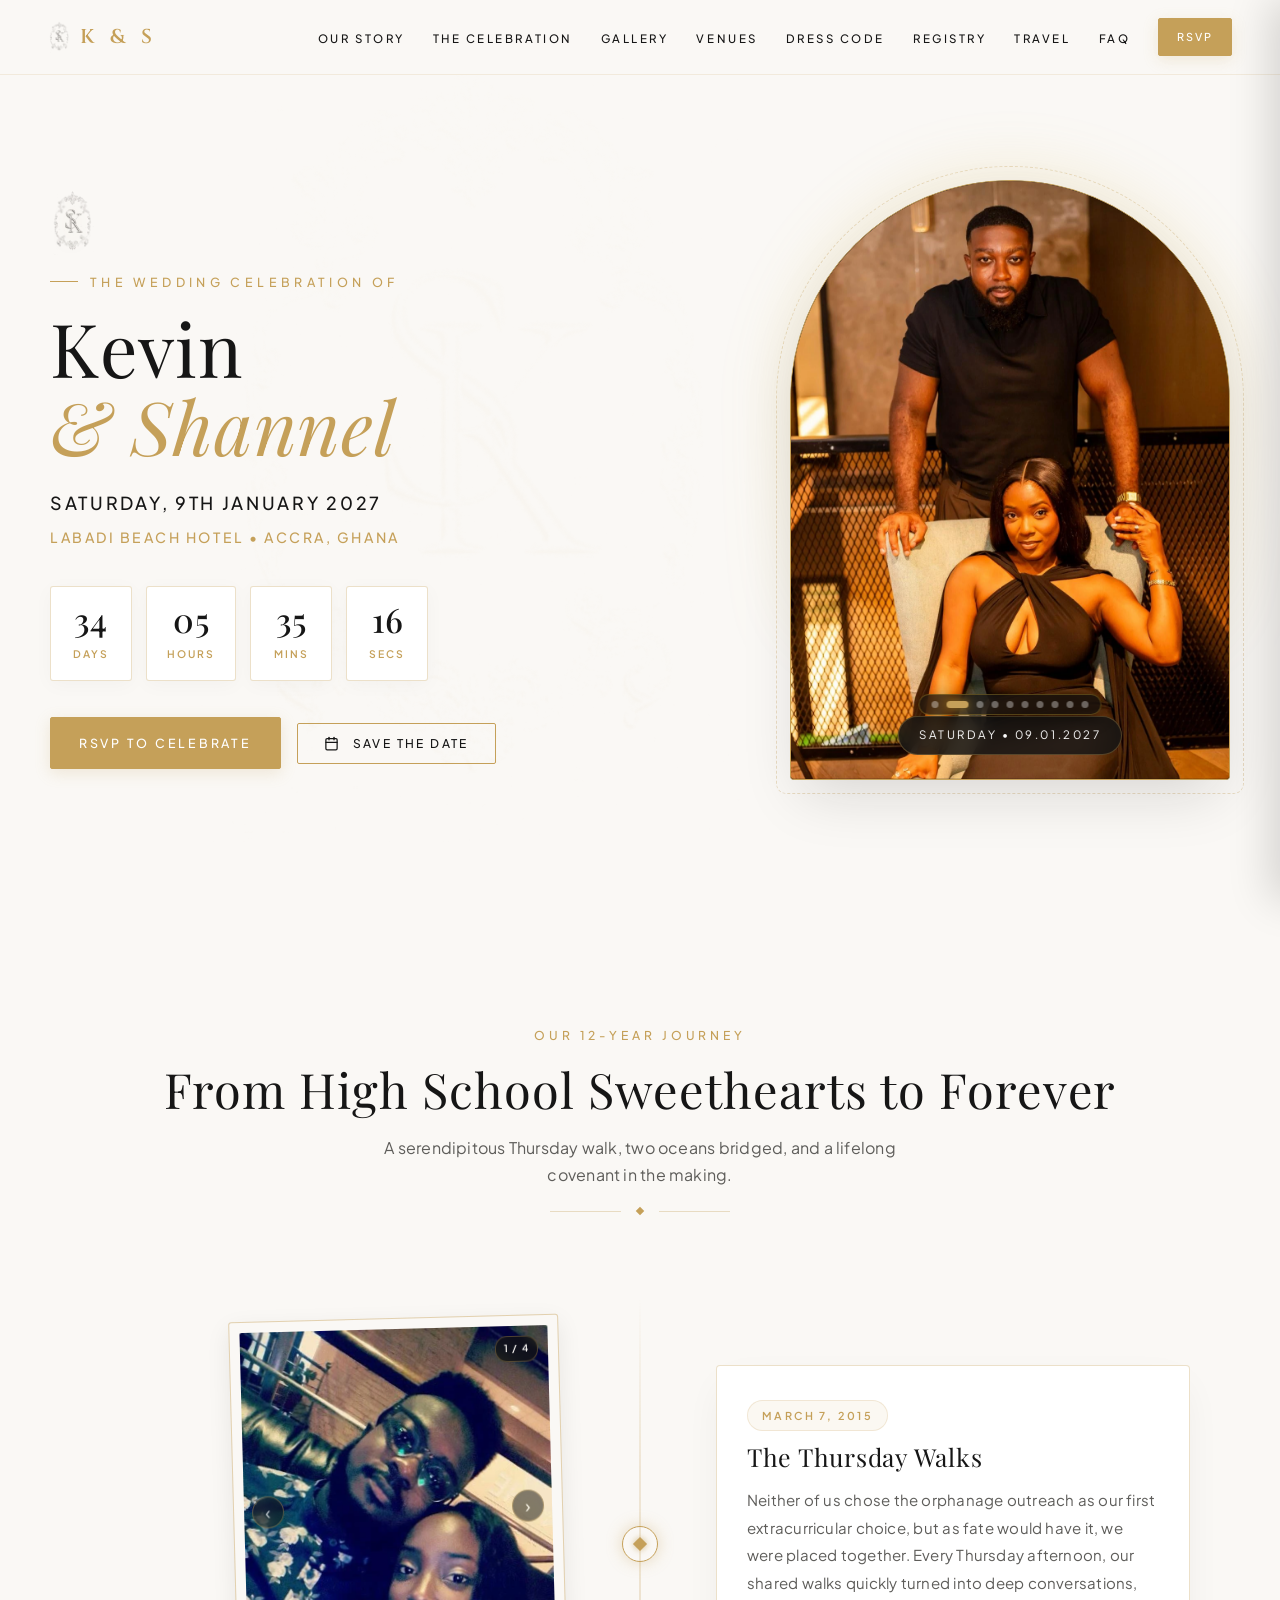
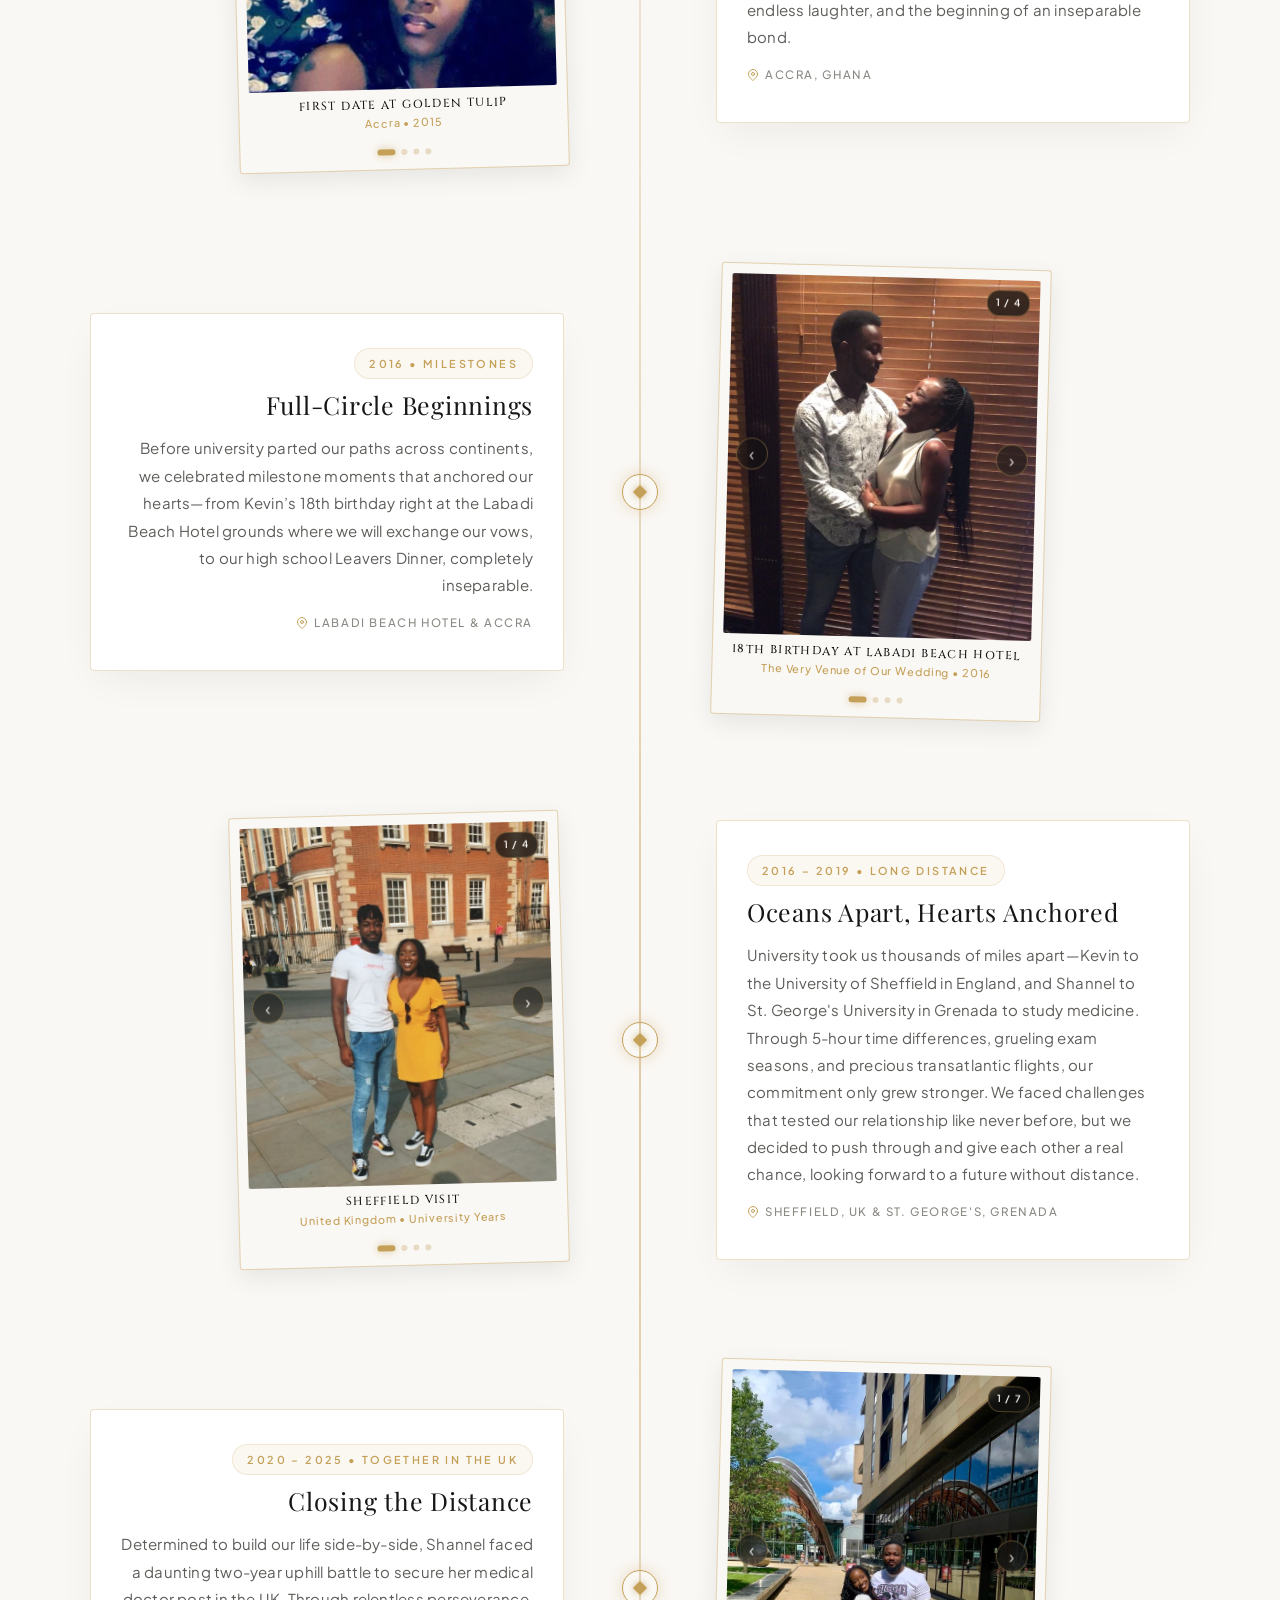
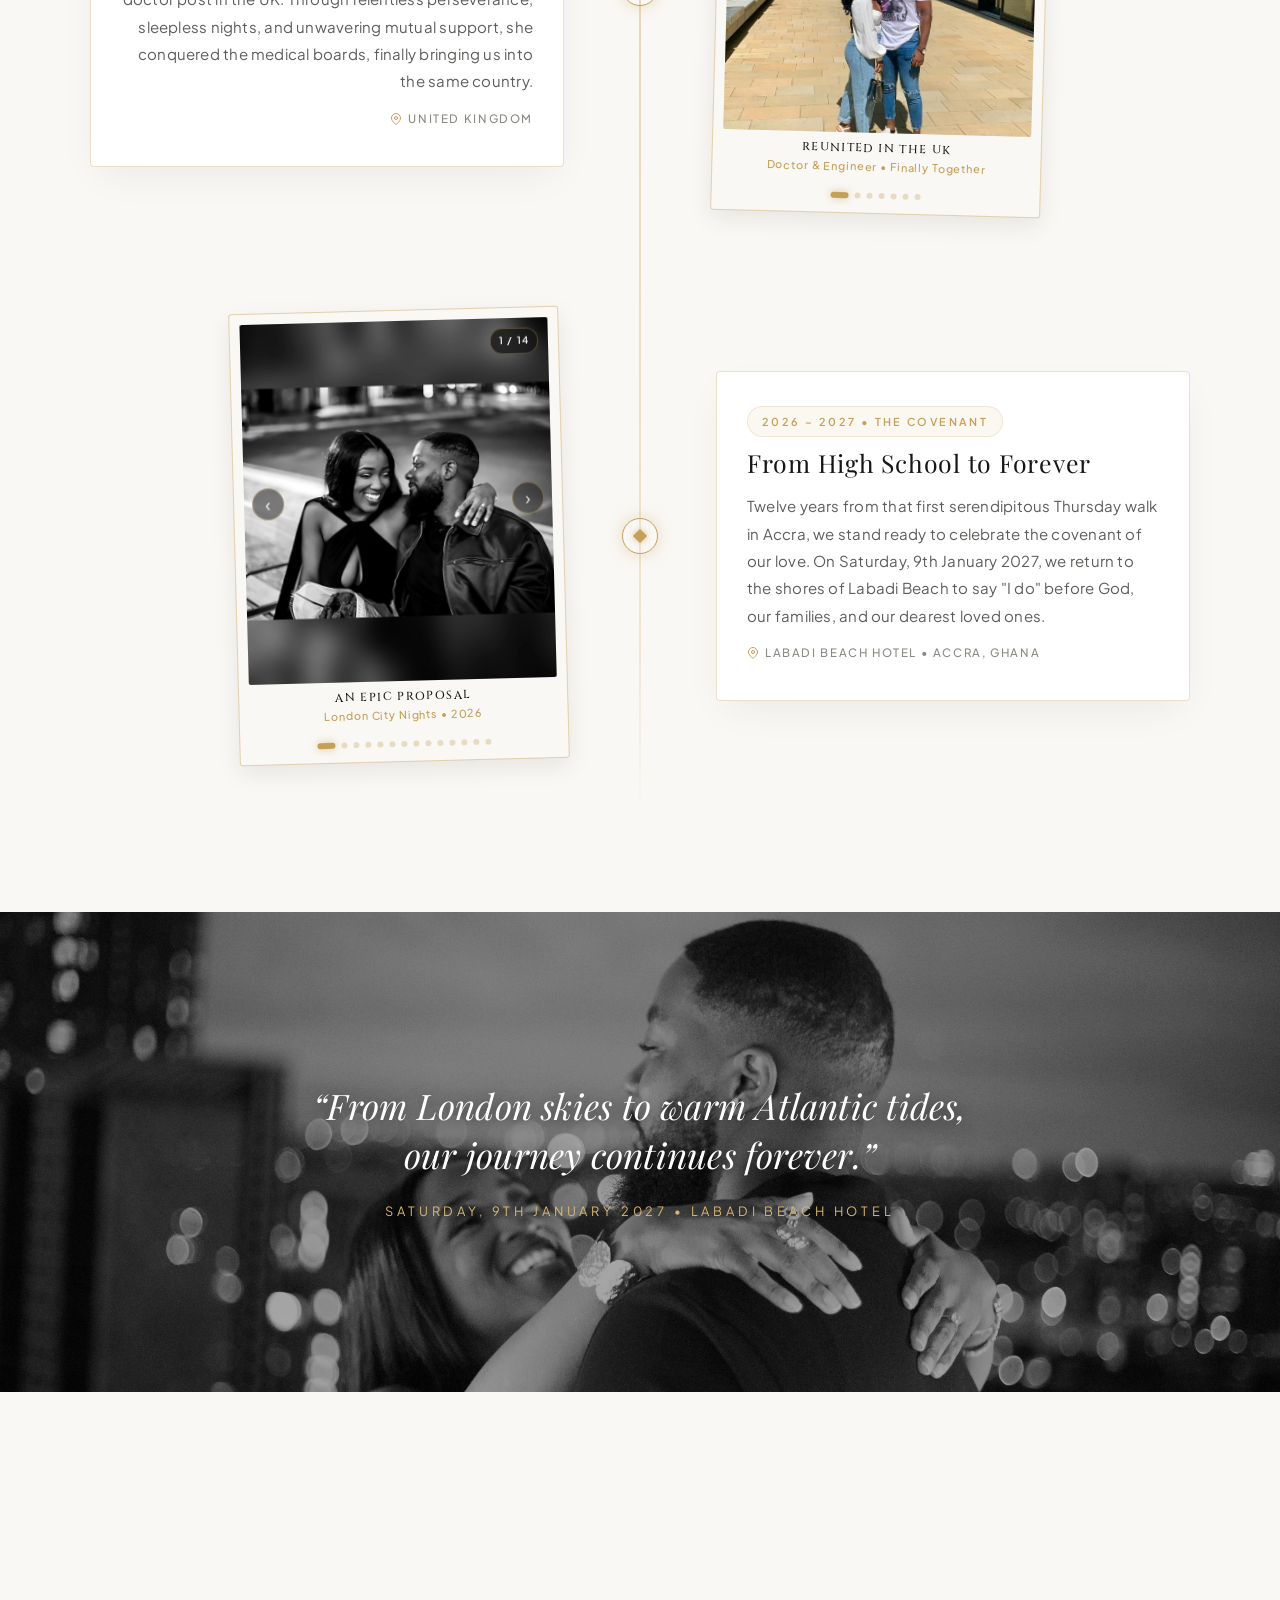
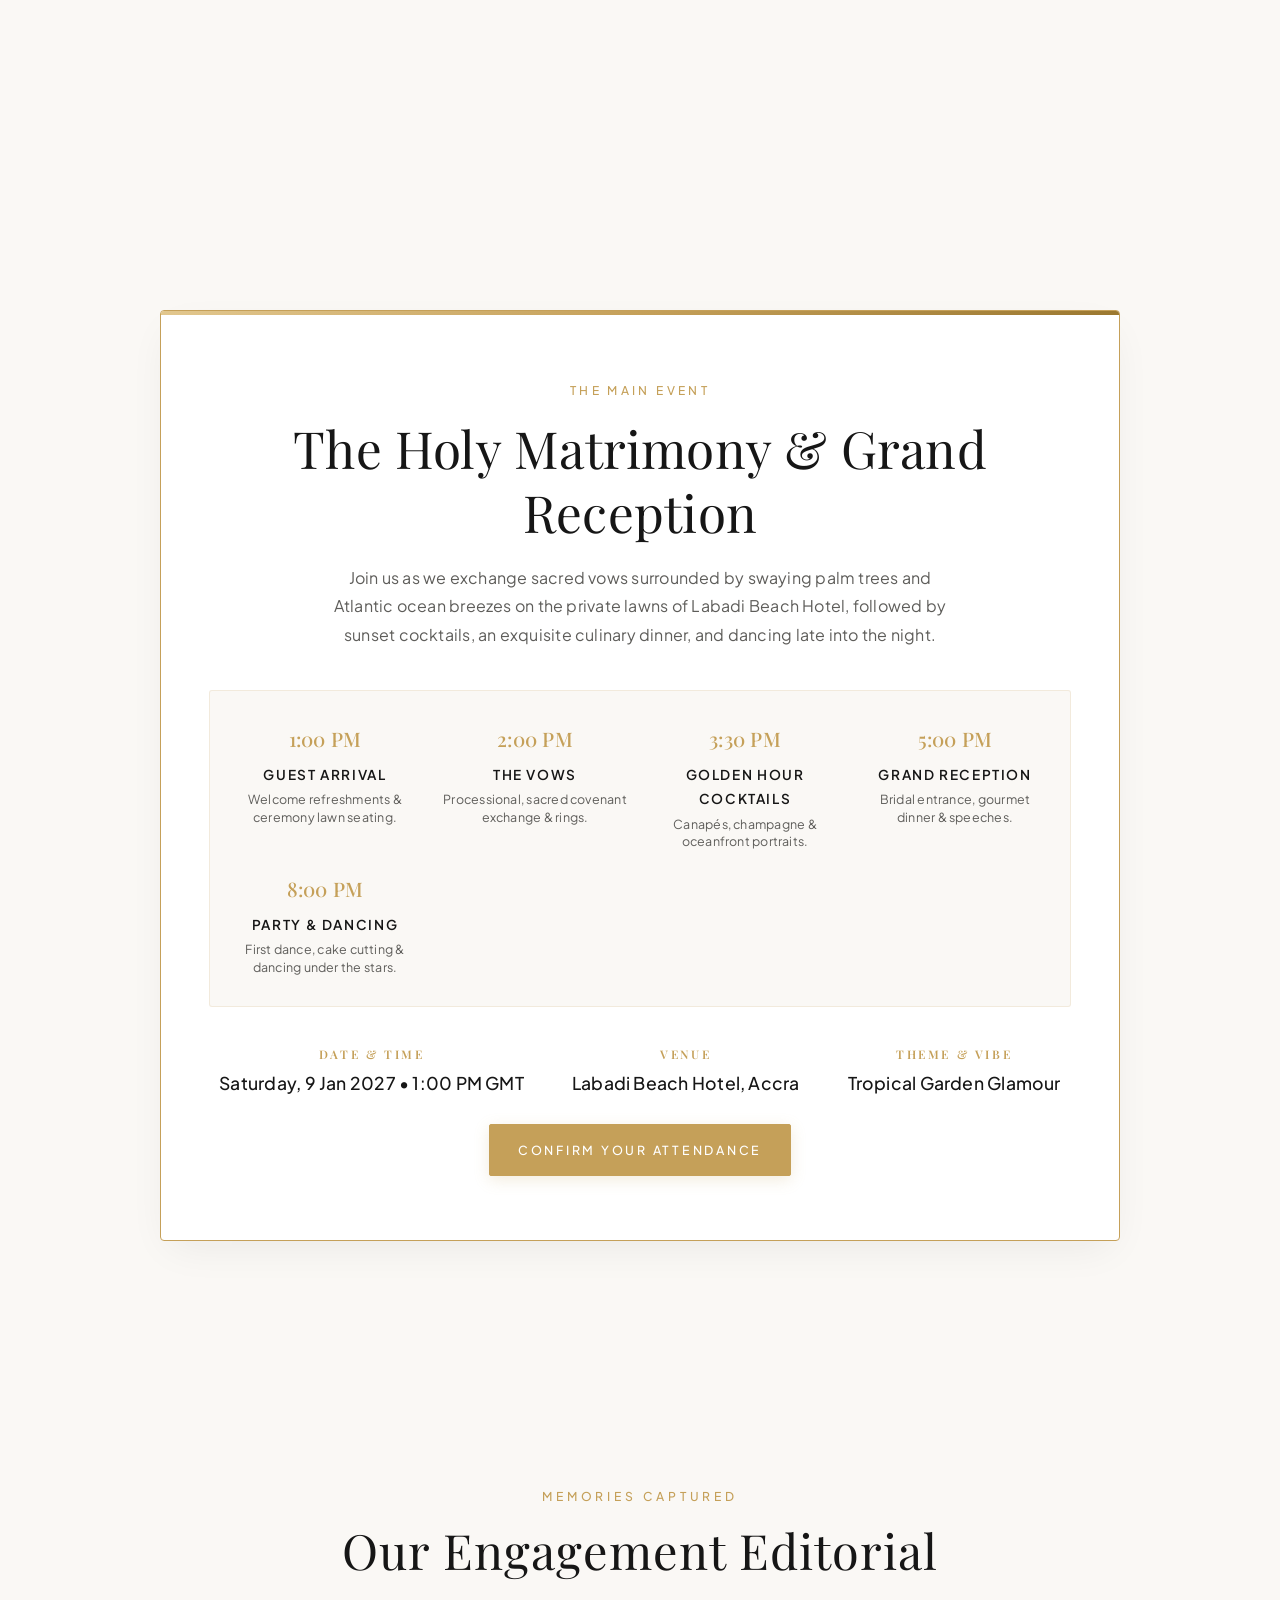
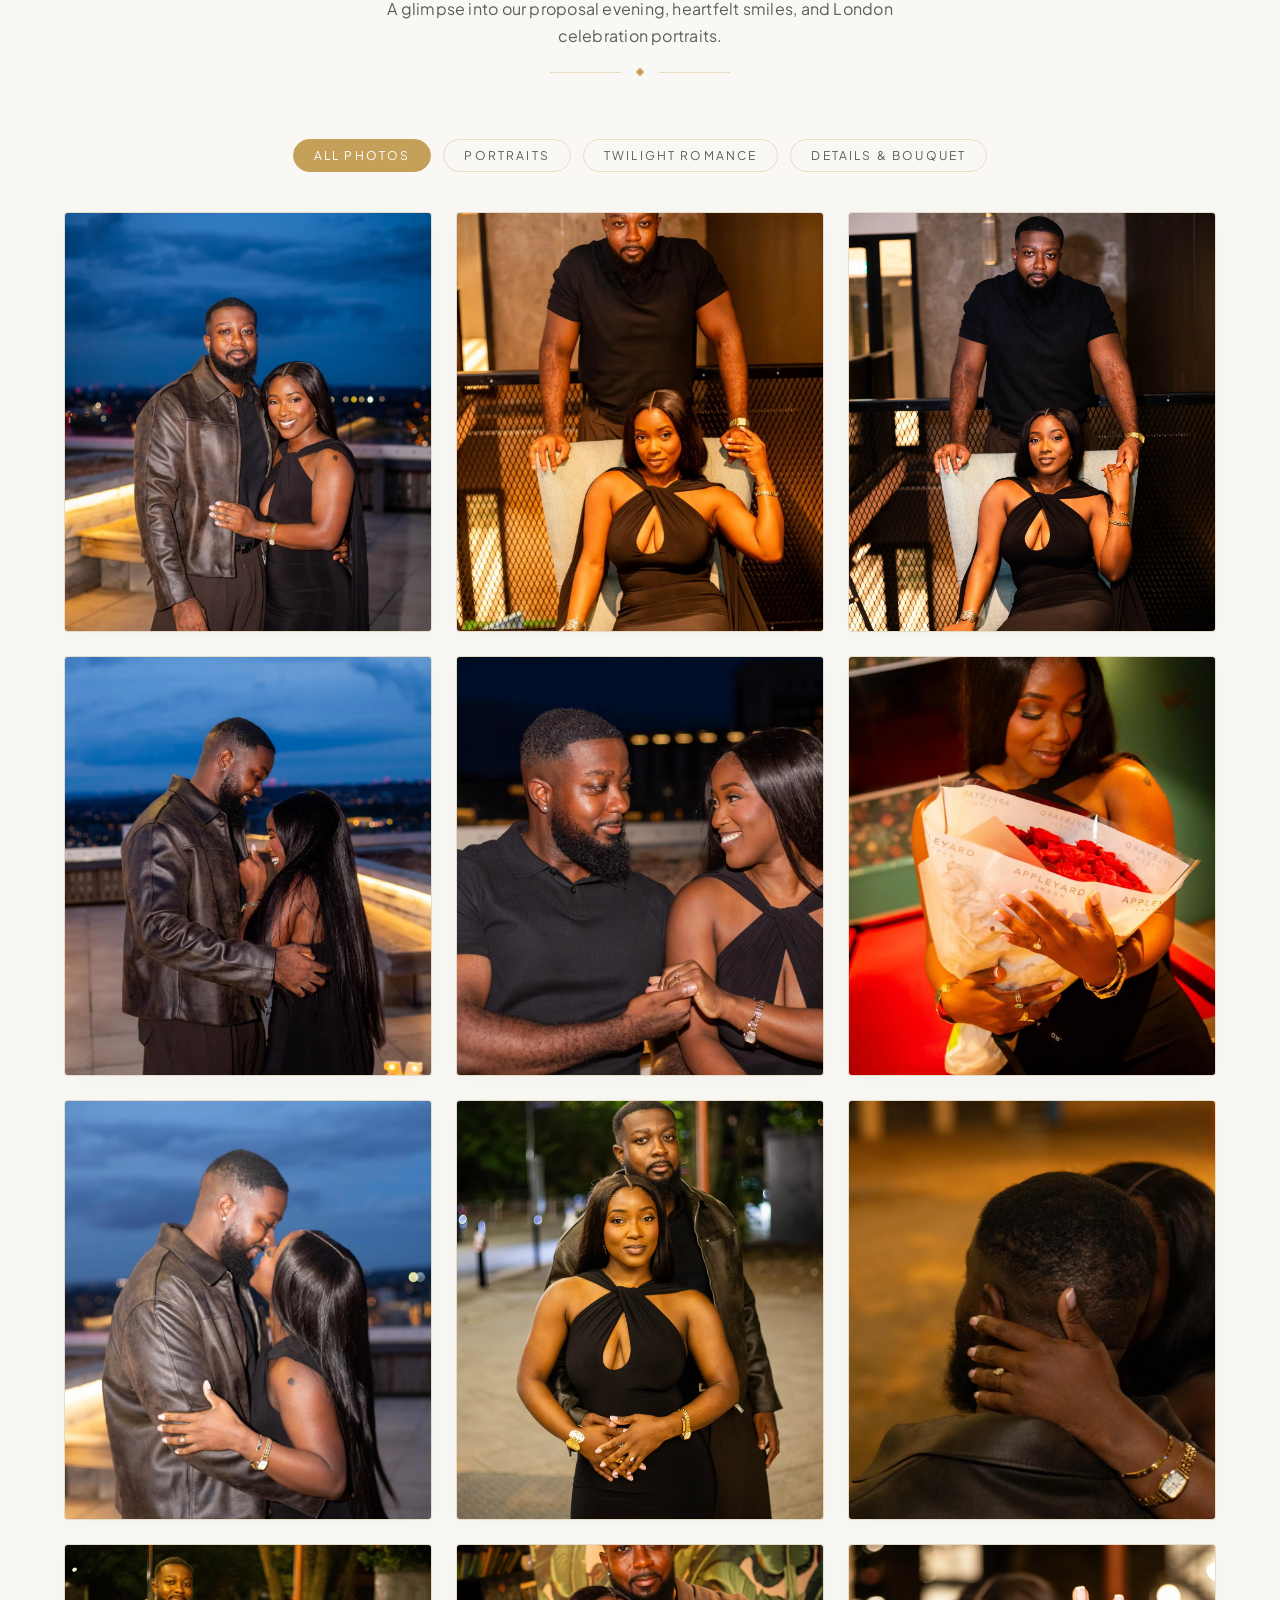
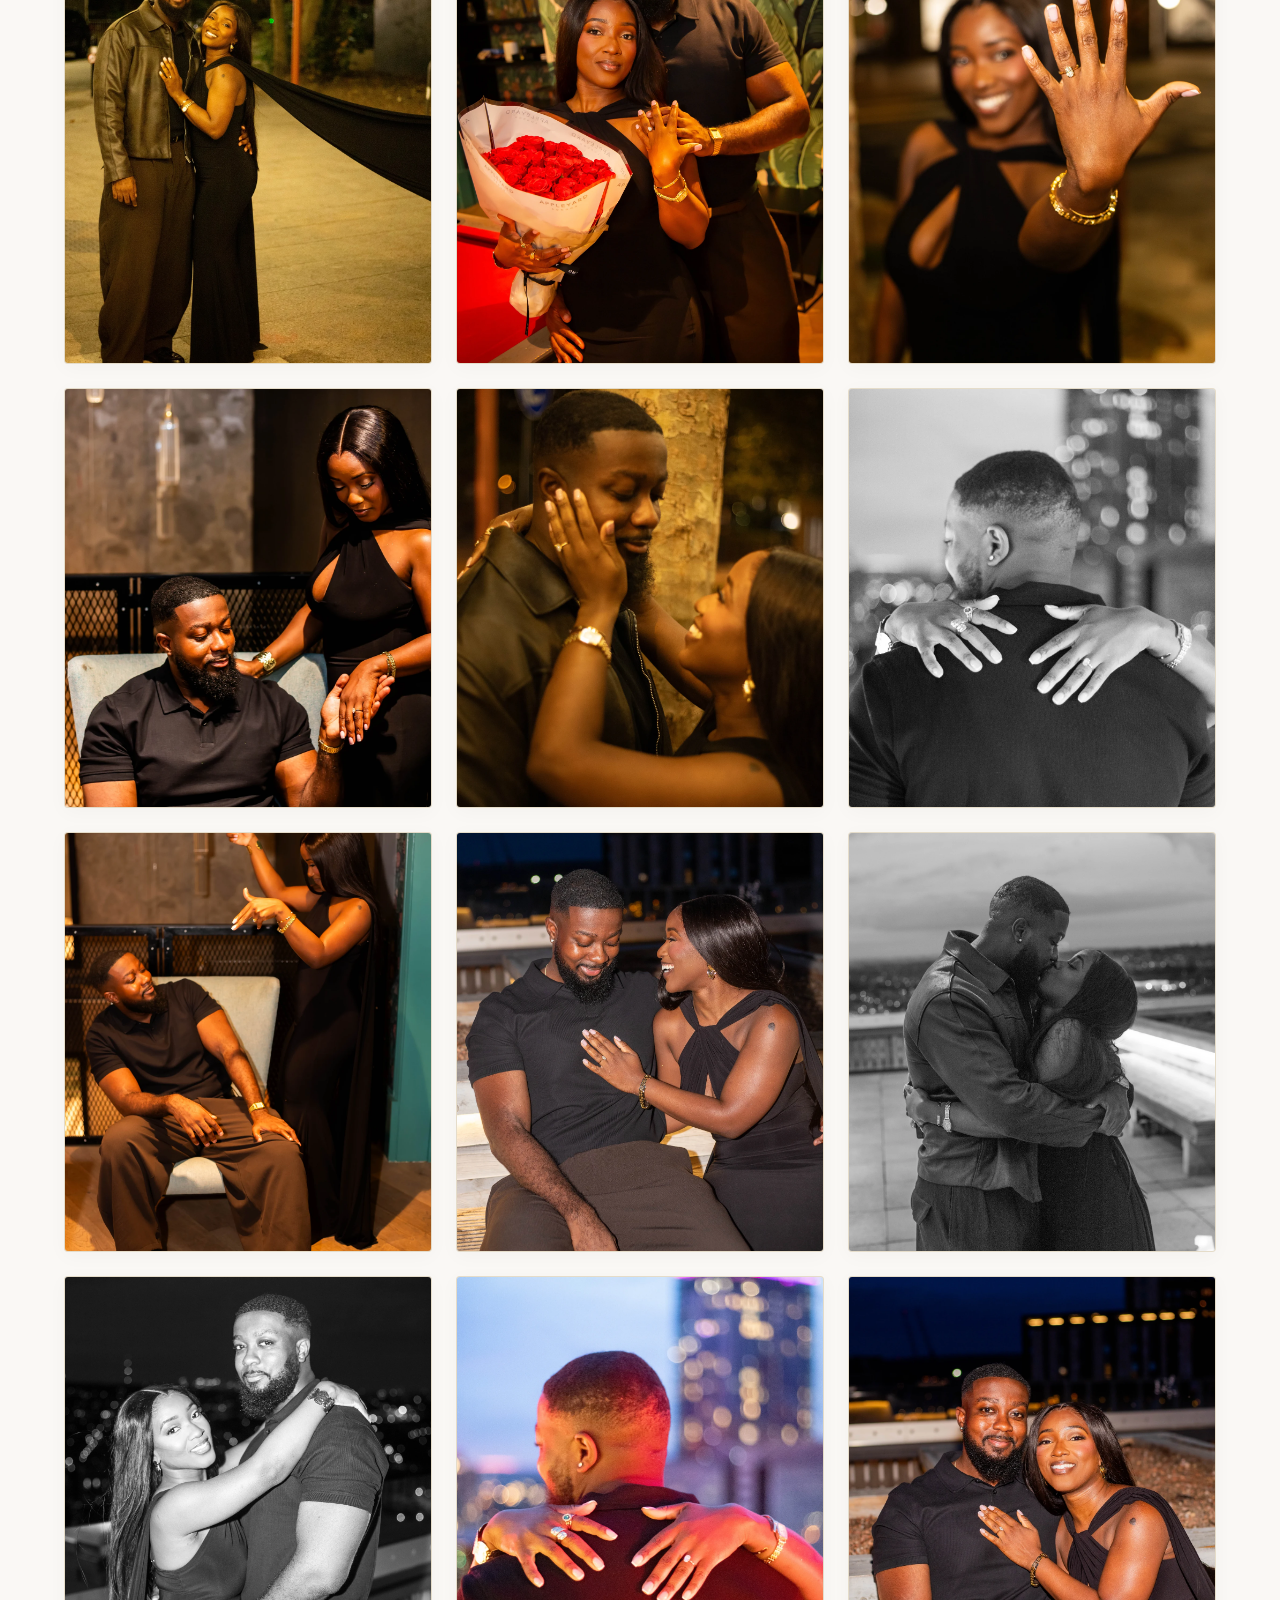
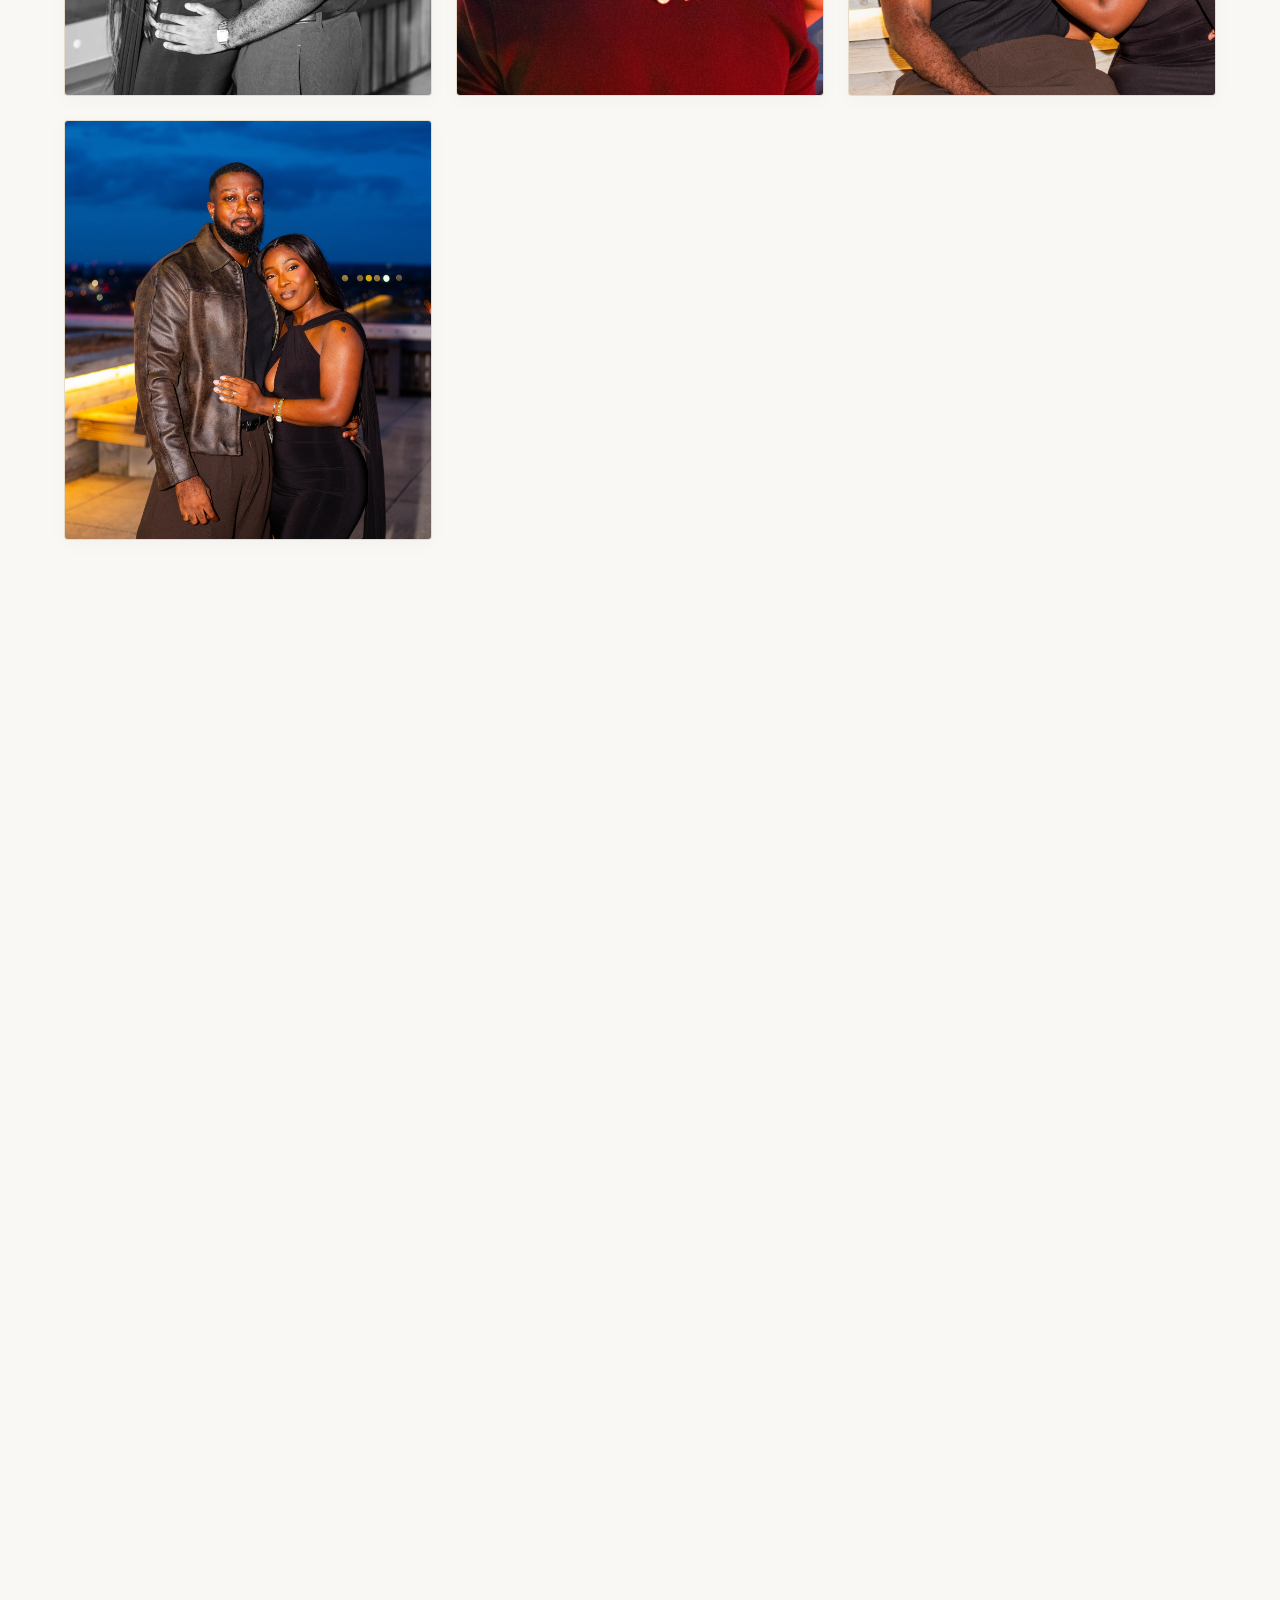
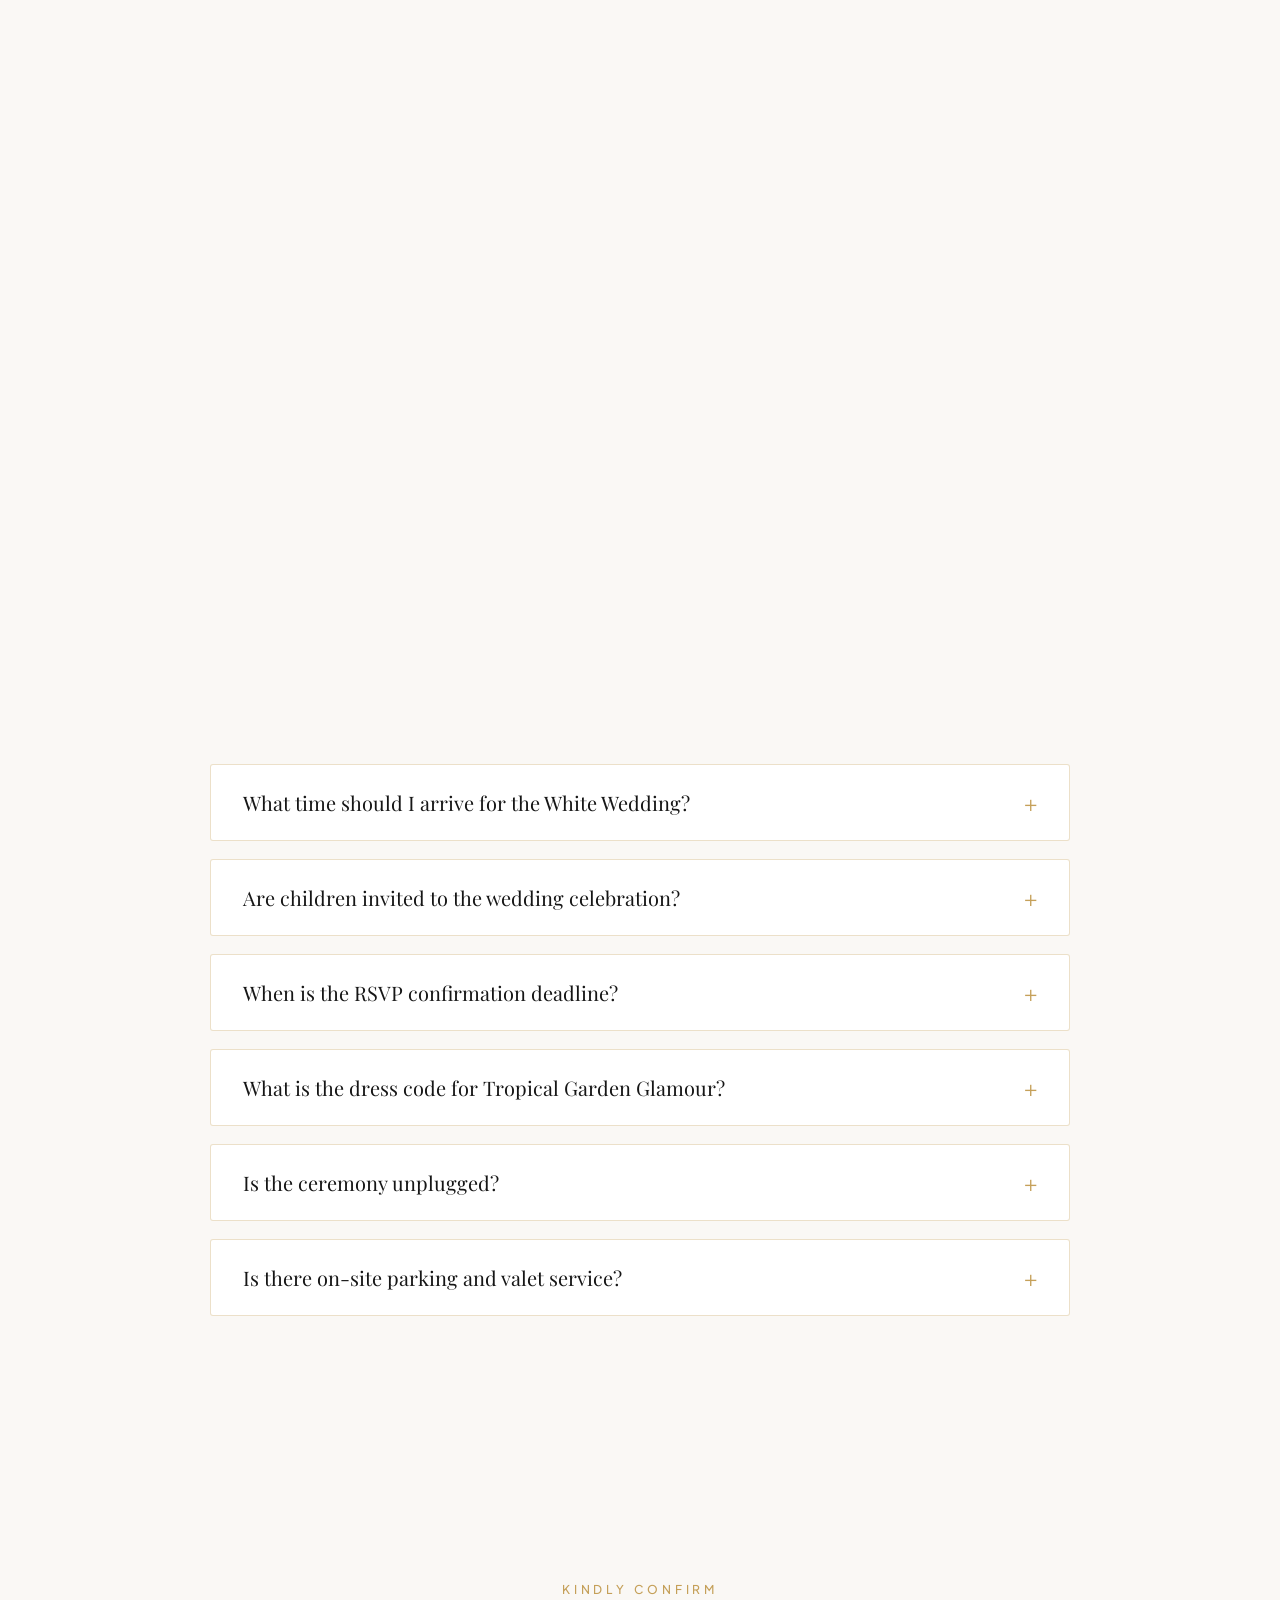
==== commit 7381f3f1: "Reorder gallery to lead with Evening Twilight Smiles and add 5 new editorial photos" ====
--- a/index.html
+++ b/index.html
@@ -1144,7 +1144,29 @@
     <!-- Curated Gallery Grid with High-Res WebP Images -->
     <div class="gallery-grid">
       
-      <!-- Photo 1: Proposal Night Armchair Portrait -->
+      <!-- Photo 1: Evening Twilight Smiles -->
+      <div class="gallery-item" data-category="portraits twilight">
+        <img src="assets/images/evening-blue-sky-smiles.webp" alt="Kevin and Shannel smiling together against twilight blue sky and London city lights" loading="lazy" />
+        <div class="gallery-overlay">
+          <div class="gallery-overlay-text">
+            <h4>Evening Twilight Smiles</h4>
+            <span>Portraits</span>
+          </div>
+        </div>
+      </div>
+
+      <!-- Photo 2: Poise & Presence -->
+      <div class="gallery-item" data-category="portraits">
+        <img src="assets/images/seated-queen-standing-king.webp" alt="Shannel seated in black gown with Kevin standing behind her" loading="lazy" />
+        <div class="gallery-overlay">
+          <div class="gallery-overlay-text">
+            <h4>Poise &amp; Presence</h4>
+            <span>Portraits</span>
+          </div>
+        </div>
+      </div>
+
+      <!-- Photo 3: Proposal Night & Grace -->
       <div class="gallery-item" data-category="portraits">
         <img src="assets/images/IMG_0836.webp" alt="Kevin and Shannel in formal black attire" loading="lazy" />
         <div class="gallery-overlay">
@@ -1155,18 +1177,7 @@
         </div>
       </div>
 
-      <!-- Photo: Poise & Presence -->
-      <div class="gallery-item" data-category="portraits">
-        <img src="assets/images/seated-queen-standing-king.webp" alt="Shannel seated in black gown with Kevin standing behind her" loading="lazy" />
-        <div class="gallery-overlay">
-          <div class="gallery-overlay-text">
-            <h4>Poise &amp; Presence</h4>
-            <span>Portraits</span>
-          </div>
-        </div>
-      </div>
-
-      <!-- Photo: Surprise Reaction & Marquee -->
+      <!-- Photo 4: Surprise Reaction & Marquee -->
       <div class="gallery-item" data-category="twilight portraits">
         <img src="assets/images/surprise-reaction.webp" alt="Kevin and Shannel embracing on rooftop with glowing marquee lights" loading="lazy" />
         <div class="gallery-overlay">
@@ -1177,7 +1188,7 @@
         </div>
       </div>
 
-      <!-- Photo: Eyes Meet -->
+      <!-- Photo 5: Eyes Meet -->
       <div class="gallery-item" data-category="twilight portraits">
         <img src="assets/images/eyes-meet.webp" alt="Kevin and Shannel gazing into each other's eyes on rooftop terrace" loading="lazy" />
         <div class="gallery-overlay">
@@ -1188,7 +1199,7 @@
         </div>
       </div>
 
-      <!-- Photo: Petals & Promises -->
+      <!-- Photo 6: Petals & Promises -->
       <div class="gallery-item" data-category="details portraits">
         <img src="assets/images/admiring-bouquet.webp" alt="Shannel holding red Appleyard London roses admiring bouquet with diamond ring" loading="lazy" />
         <div class="gallery-overlay">
@@ -1199,7 +1210,7 @@
         </div>
       </div>
 
-      <!-- Photo: Verge of a Kiss -->
+      <!-- Photo 7: Verge of a Kiss -->
       <div class="gallery-item" data-category="twilight portraits">
         <img src="assets/images/verge-of-a-kiss.webp" alt="Kevin and Shannel about to kiss under twilight sky" loading="lazy" />
         <div class="gallery-overlay">
@@ -1210,18 +1221,18 @@
         </div>
       </div>
 
-      <!-- Photo: Evening Blue Sky Smiles -->
+      <!-- Photo 8: Midnight Allure & Grace (IMG_0786) -->
       <div class="gallery-item" data-category="portraits twilight">
-        <img src="assets/images/evening-blue-sky-smiles.webp" alt="Kevin and Shannel smiling together against twilight blue sky and London city lights" loading="lazy" />
-        <div class="gallery-overlay">
-          <div class="gallery-overlay-text">
-            <h4>Evening Twilight Smiles</h4>
-            <span>Portraits</span>
-          </div>
-        </div>
-      </div>
-
-      <!-- Photo: A Gentle Caress -->
+        <img src="assets/images/IMG_0786.webp" alt="Kevin and Shannel embracing on London city street under ambient night lights" loading="lazy" />
+        <div class="gallery-overlay">
+          <div class="gallery-overlay-text">
+            <h4>Midnight Allure &amp; Grace</h4>
+            <span>Twilight Portraits</span>
+          </div>
+        </div>
+      </div>
+
+      <!-- Photo 9: A Gentle Caress -->
       <div class="gallery-item" data-category="details twilight">
         <img src="assets/images/holding-head.webp" alt="Shannel resting hand on Kevin's head showcasing sparkling diamond ring" loading="lazy" />
         <div class="gallery-overlay">
@@ -1232,7 +1243,7 @@
         </div>
       </div>
 
-      <!-- Photo 2: Street Evening Gown Cape -->
+      <!-- Photo 10: Street Evening Gown Cape -->
       <div class="gallery-item" data-category="portraits twilight">
         <img src="assets/images/IMG_0781.webp" alt="Shannel in flowing cape gown walking city street with Kevin" loading="lazy" />
         <div class="gallery-overlay">
@@ -1243,7 +1254,7 @@
         </div>
       </div>
 
-      <!-- Photo 3: Bouquet & Engagement Ring -->
+      <!-- Photo 11: Bouquet & Engagement Ring -->
       <div class="gallery-item" data-category="details">
         <img src="assets/images/IMG_0864.webp" alt="Appleyard London red rose bouquet and sparkling diamond ring" loading="lazy" />
         <div class="gallery-overlay">
@@ -1254,7 +1265,7 @@
         </div>
       </div>
 
-      <!-- Photo: Hand with Ring & Radiant Smile -->
+      <!-- Photo 12: Hand with Ring & Radiant Smile -->
       <div class="gallery-item" data-category="details twilight portraits">
         <img src="assets/images/IMG_0809.webp" alt="Shannel holding out her hand showcasing engagement ring with a radiant smile" loading="lazy" />
         <div class="gallery-overlay">
@@ -1265,7 +1276,18 @@
         </div>
       </div>
 
-      <!-- Photo 4: Intimate Amber Light Cheek Caress -->
+      <!-- Photo 13: Admiring the Promise (IMG_0844) -->
+      <div class="gallery-item" data-category="details portraits">
+        <img src="assets/images/IMG_0844.webp" alt="Kevin and Shannel tenderly admiring the diamond engagement ring" loading="lazy" />
+        <div class="gallery-overlay">
+          <div class="gallery-overlay-text">
+            <h4>Admiring the Promise</h4>
+            <span>Proposal Details</span>
+          </div>
+        </div>
+      </div>
+
+      <!-- Photo 14: Intimate Amber Light Cheek Caress -->
       <div class="gallery-item" data-category="twilight portraits">
         <img src="assets/images/IMG_0777.webp" alt="Kevin touching Shannels cheek tenderly under streetlight" loading="lazy" />
         <div class="gallery-overlay">
@@ -1276,7 +1298,7 @@
         </div>
       </div>
 
-      <!-- Photo 5: B&W Intimate Ring Hug -->
+      <!-- Photo 15: B&W Intimate Ring Hug -->
       <div class="gallery-item" data-category="details twilight">
         <img src="assets/images/IMG_0894.webp" alt="Close embrace in black and white showcasing engagement ring" loading="lazy" />
         <div class="gallery-overlay">
@@ -1287,7 +1309,18 @@
         </div>
       </div>
 
-      <!-- Photo 6: Rooftop Bench Laughter -->
+      <!-- Photo 16: Pure Joy & Laughter (IMG_0841) -->
+      <div class="gallery-item" data-category="portraits">
+        <img src="assets/images/IMG_0841.webp" alt="Shannel playfully dancing and posing while Kevin smiles from the armchair" loading="lazy" />
+        <div class="gallery-overlay">
+          <div class="gallery-overlay-text">
+            <h4>Pure Joy &amp; Laughter</h4>
+            <span>Portraits</span>
+          </div>
+        </div>
+      </div>
+
+      <!-- Photo 17: Rooftop Bench Laughter -->
       <div class="gallery-item" data-category="portraits twilight">
         <img src="assets/images/IMG_0927.webp" alt="Kevin and Shannel laughing together on rooftop terrace bench" loading="lazy" />
         <div class="gallery-overlay">
@@ -1298,7 +1331,7 @@
         </div>
       </div>
 
-      <!-- Photo 7: Candlelight Table Intimacy -->
+      <!-- Photo 18: Candlelight Table Intimacy -->
       <div class="gallery-item" data-category="twilight details">
         <img src="assets/images/IMG_0737.webp" alt="Candlelight portrait on terrace" loading="lazy" />
         <div class="gallery-overlay">
@@ -1309,7 +1342,18 @@
         </div>
       </div>
 
-      <!-- Photo 8: Twilight Skyline & Diamond Embrace -->
+      <!-- Photo 19: Timeless Devotion (IMG_0892) -->
+      <div class="gallery-item" data-category="portraits twilight">
+        <img src="assets/images/IMG_0892.webp" alt="Black and white portrait of Kevin and Shannel embracing on rooftop terrace" loading="lazy" />
+        <div class="gallery-overlay">
+          <div class="gallery-overlay-text">
+            <h4>Timeless Devotion</h4>
+            <span>Monochrome Romance</span>
+          </div>
+        </div>
+      </div>
+
+      <!-- Photo 20: Twilight Skyline & Diamond Embrace -->
       <div class="gallery-item" data-category="portraits twilight">
         <img src="assets/images/IMG_0895.webp" alt="Kevin and Shannel embrace against London skyline with diamond ring" loading="lazy" />
         <div class="gallery-overlay">
@@ -1320,7 +1364,18 @@
         </div>
       </div>
 
-      <!-- Photo 9: Twilight Rooftop Candlelight -->
+      <!-- Photo 21: Rooftop Serenade (IMG_0929) -->
+      <div class="gallery-item" data-category="portraits twilight">
+        <img src="assets/images/IMG_0929.webp" alt="Kevin and Shannel smiling together on rooftop terrace bench at night" loading="lazy" />
+        <div class="gallery-overlay">
+          <div class="gallery-overlay-text">
+            <h4>Rooftop Serenade</h4>
+            <span>Twilight Romance</span>
+          </div>
+        </div>
+      </div>
+
+      <!-- Photo 22: Twilight Rooftop Candlelight -->
       <div class="gallery-item" data-category="twilight portraits">
         <img src="assets/images/IMG_0723.webp" alt="Kevin and Shannel twilight celebration on rooftop terrace" loading="lazy" />
         <div class="gallery-overlay">
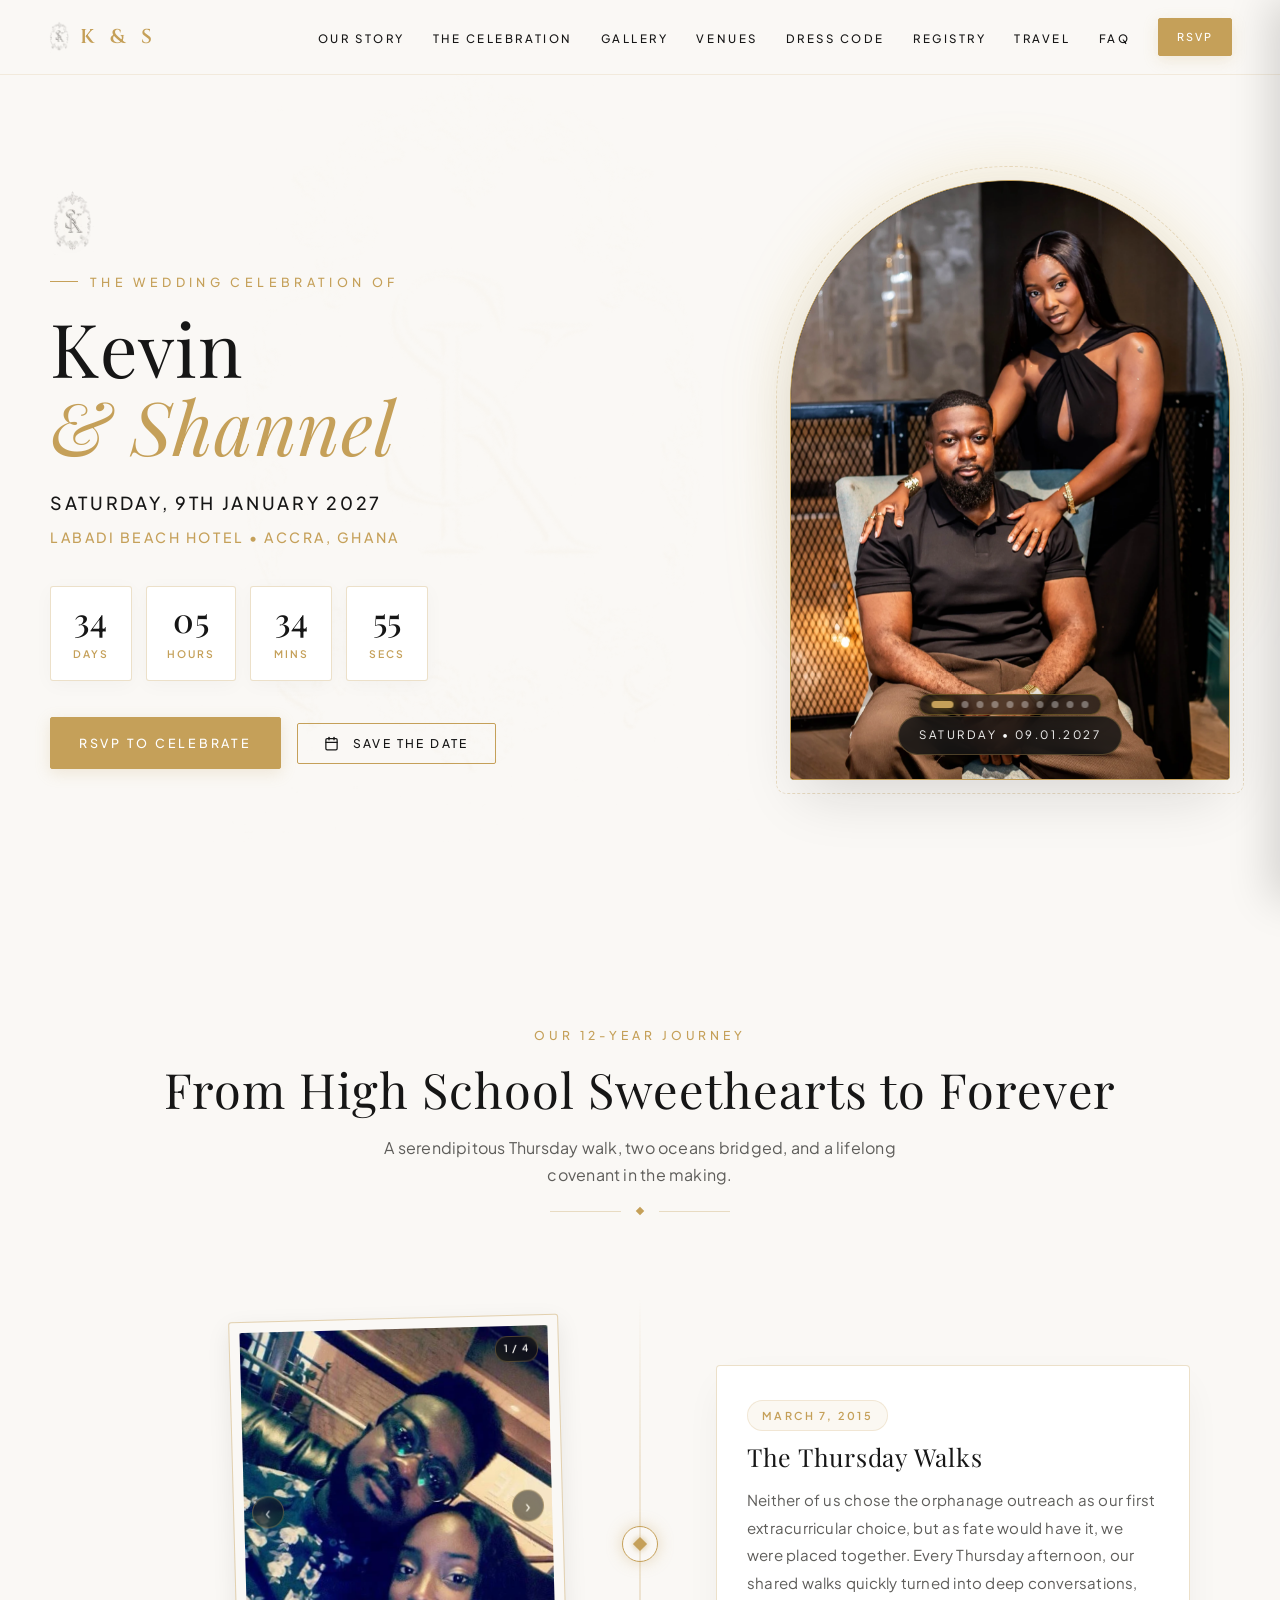
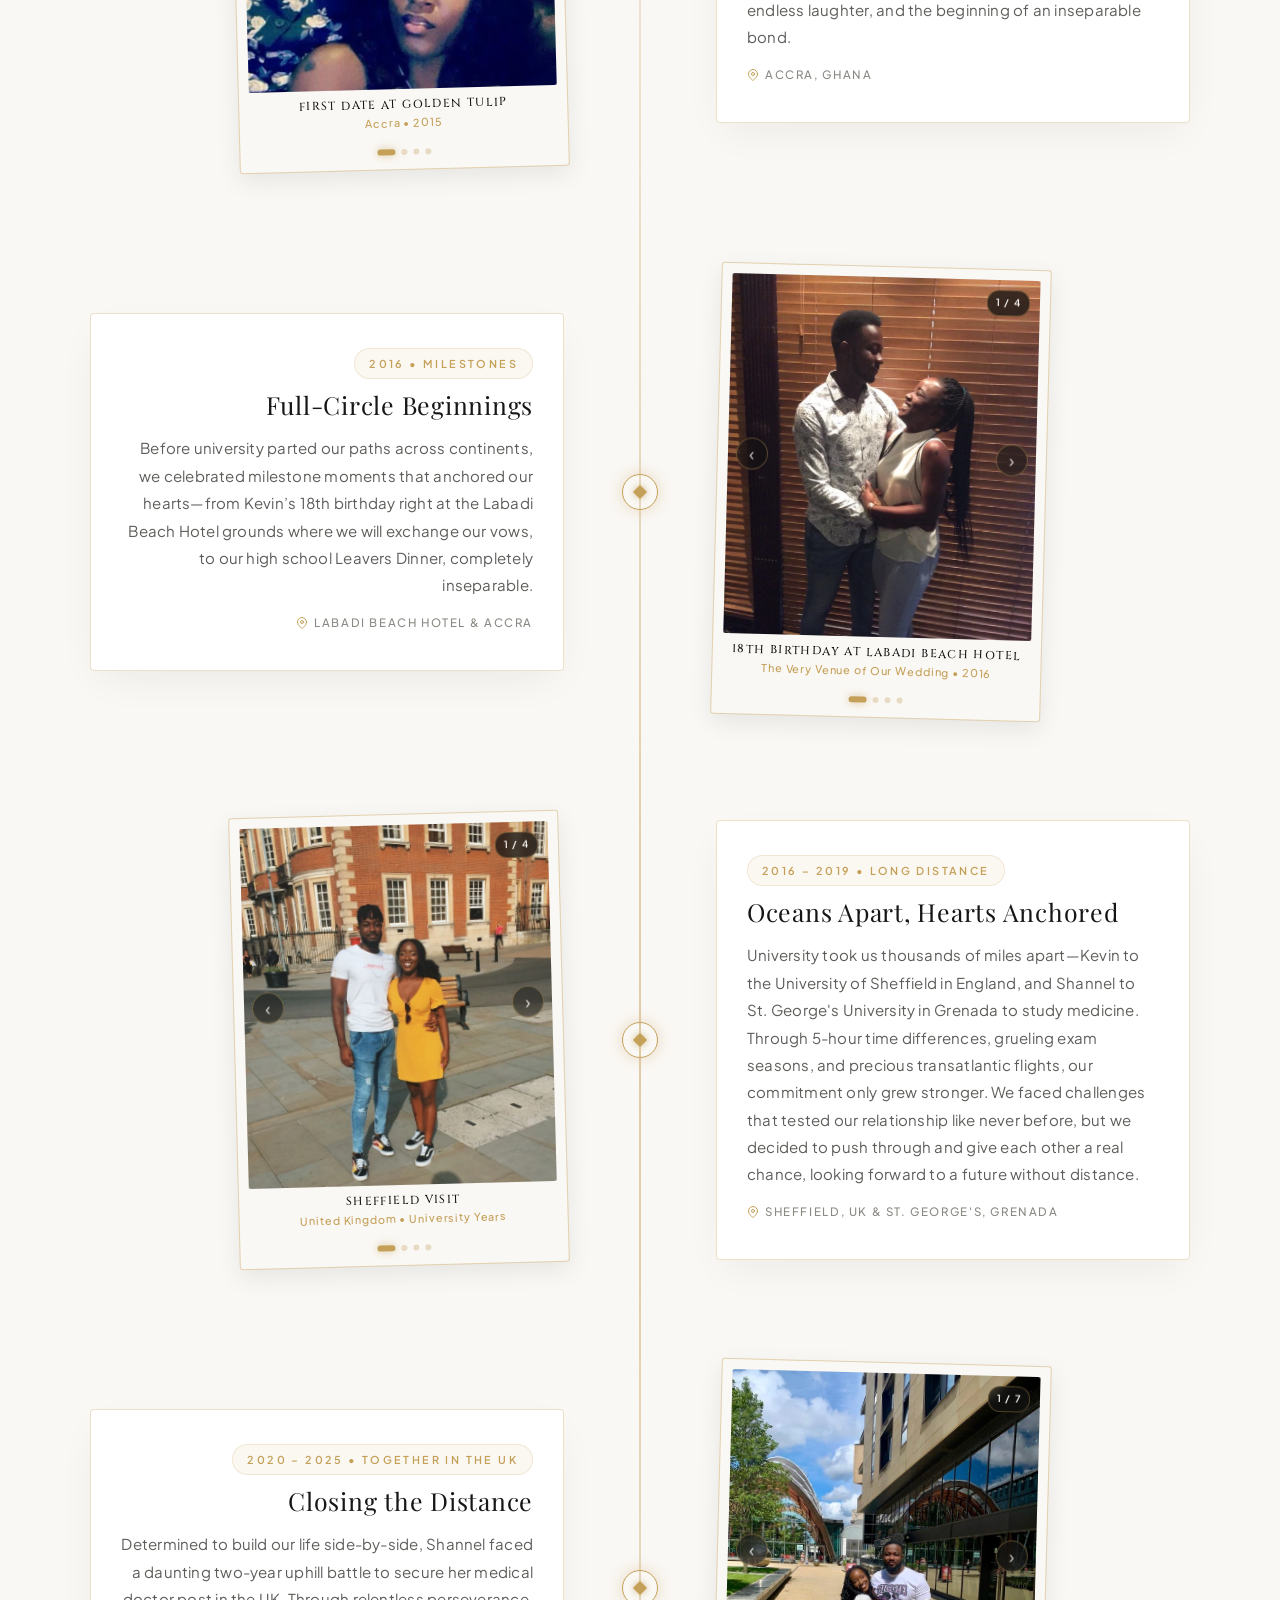
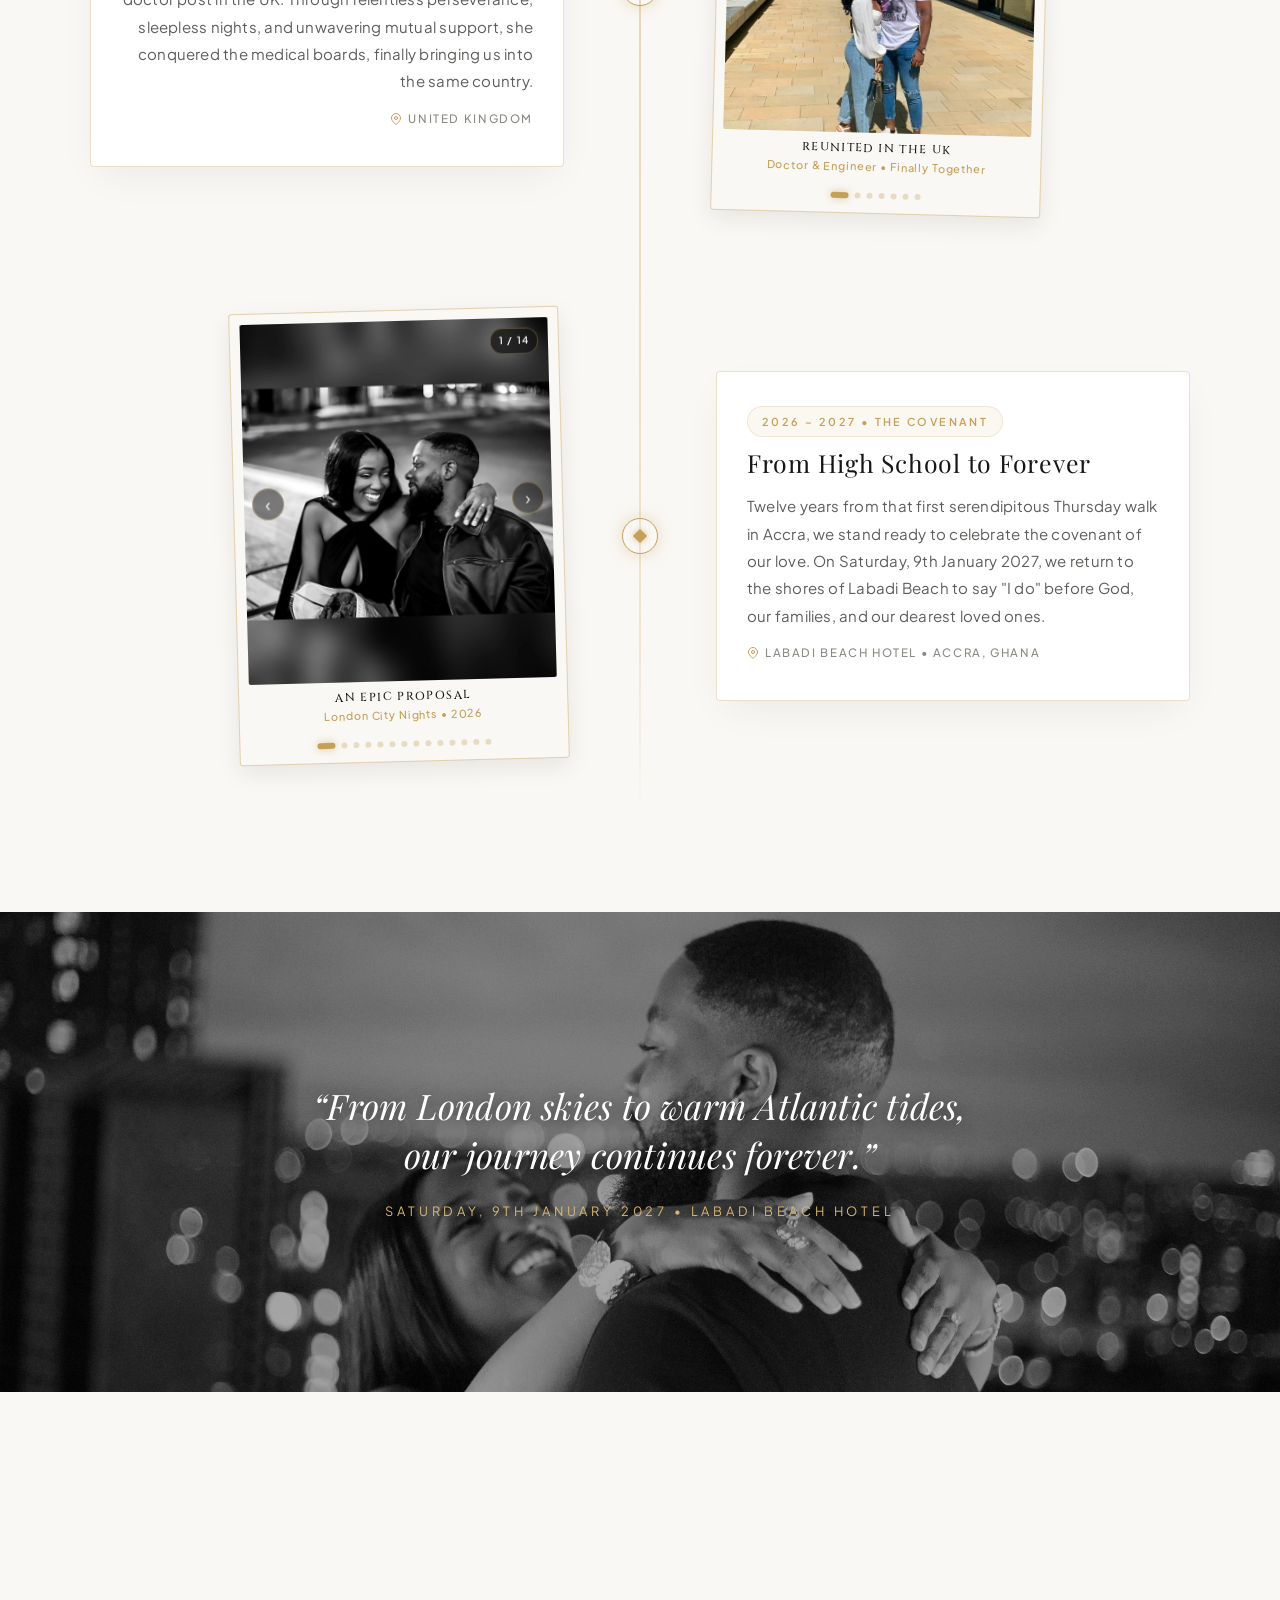
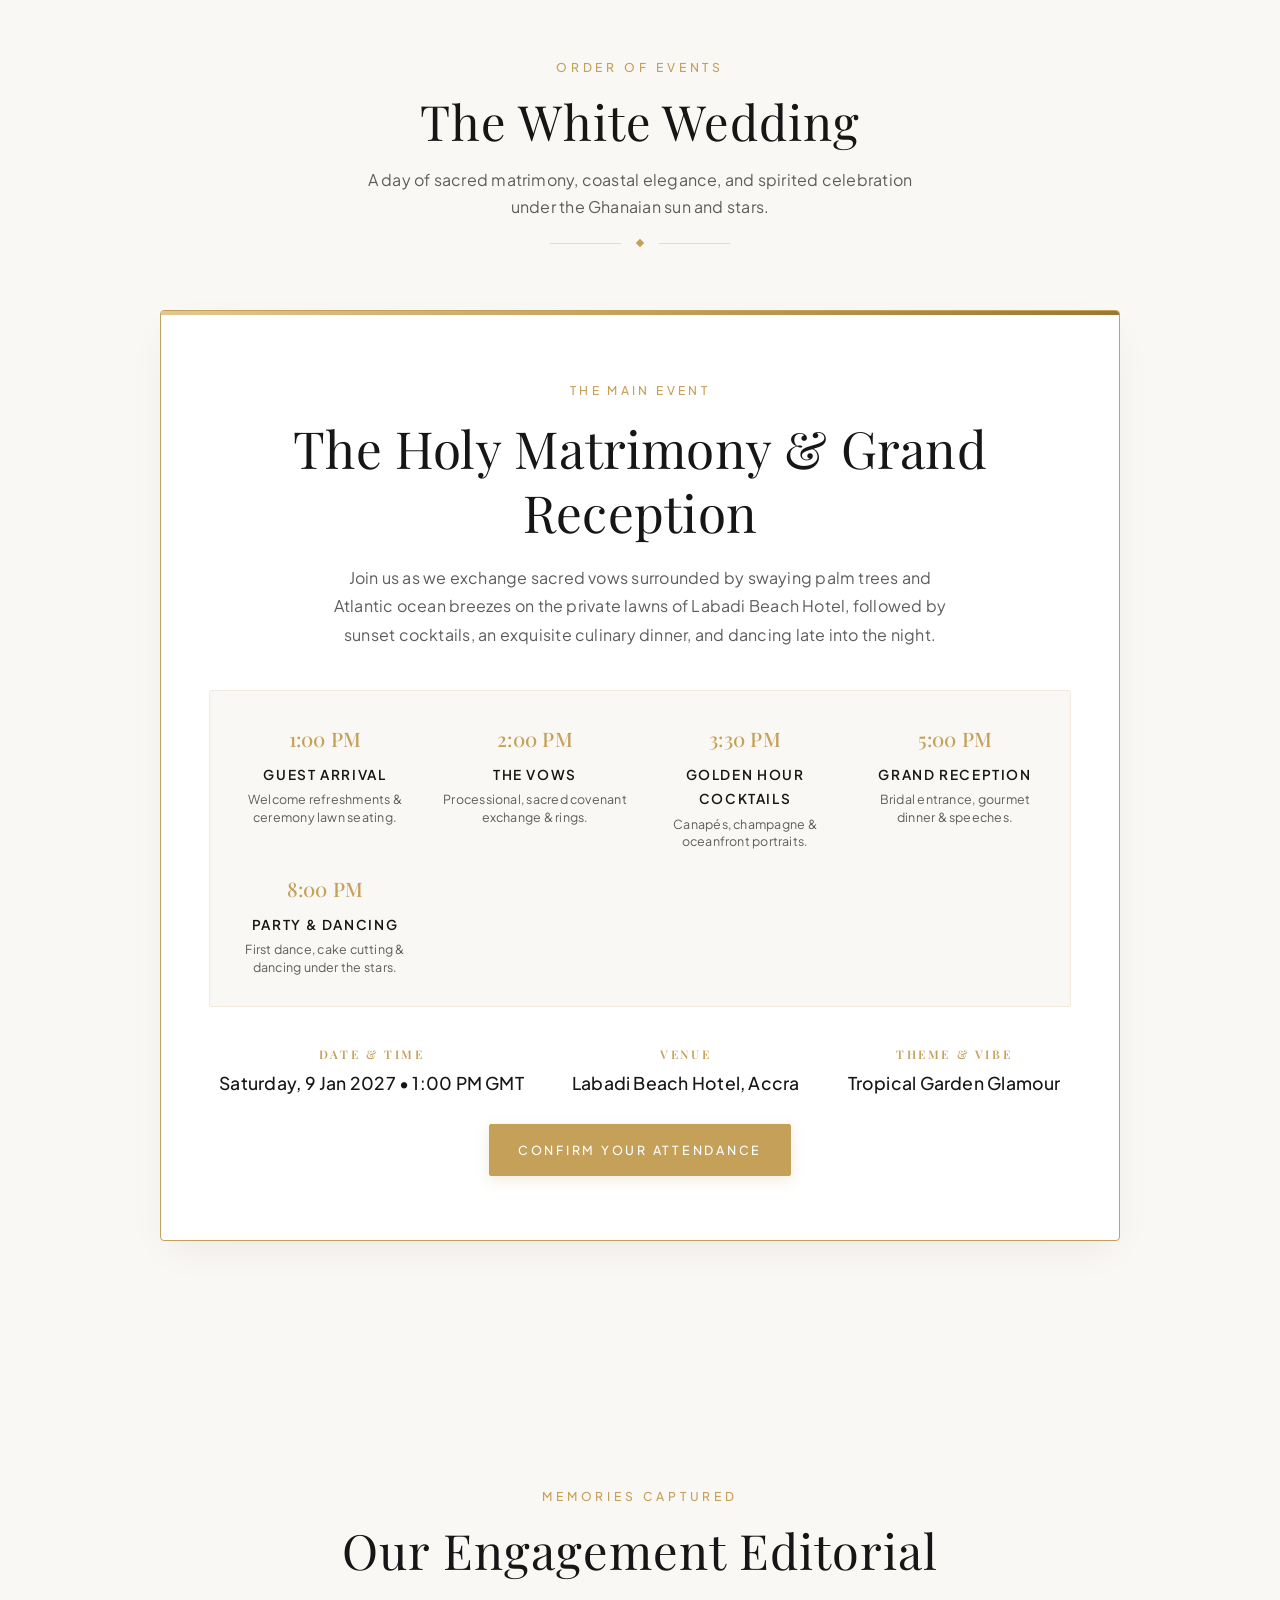
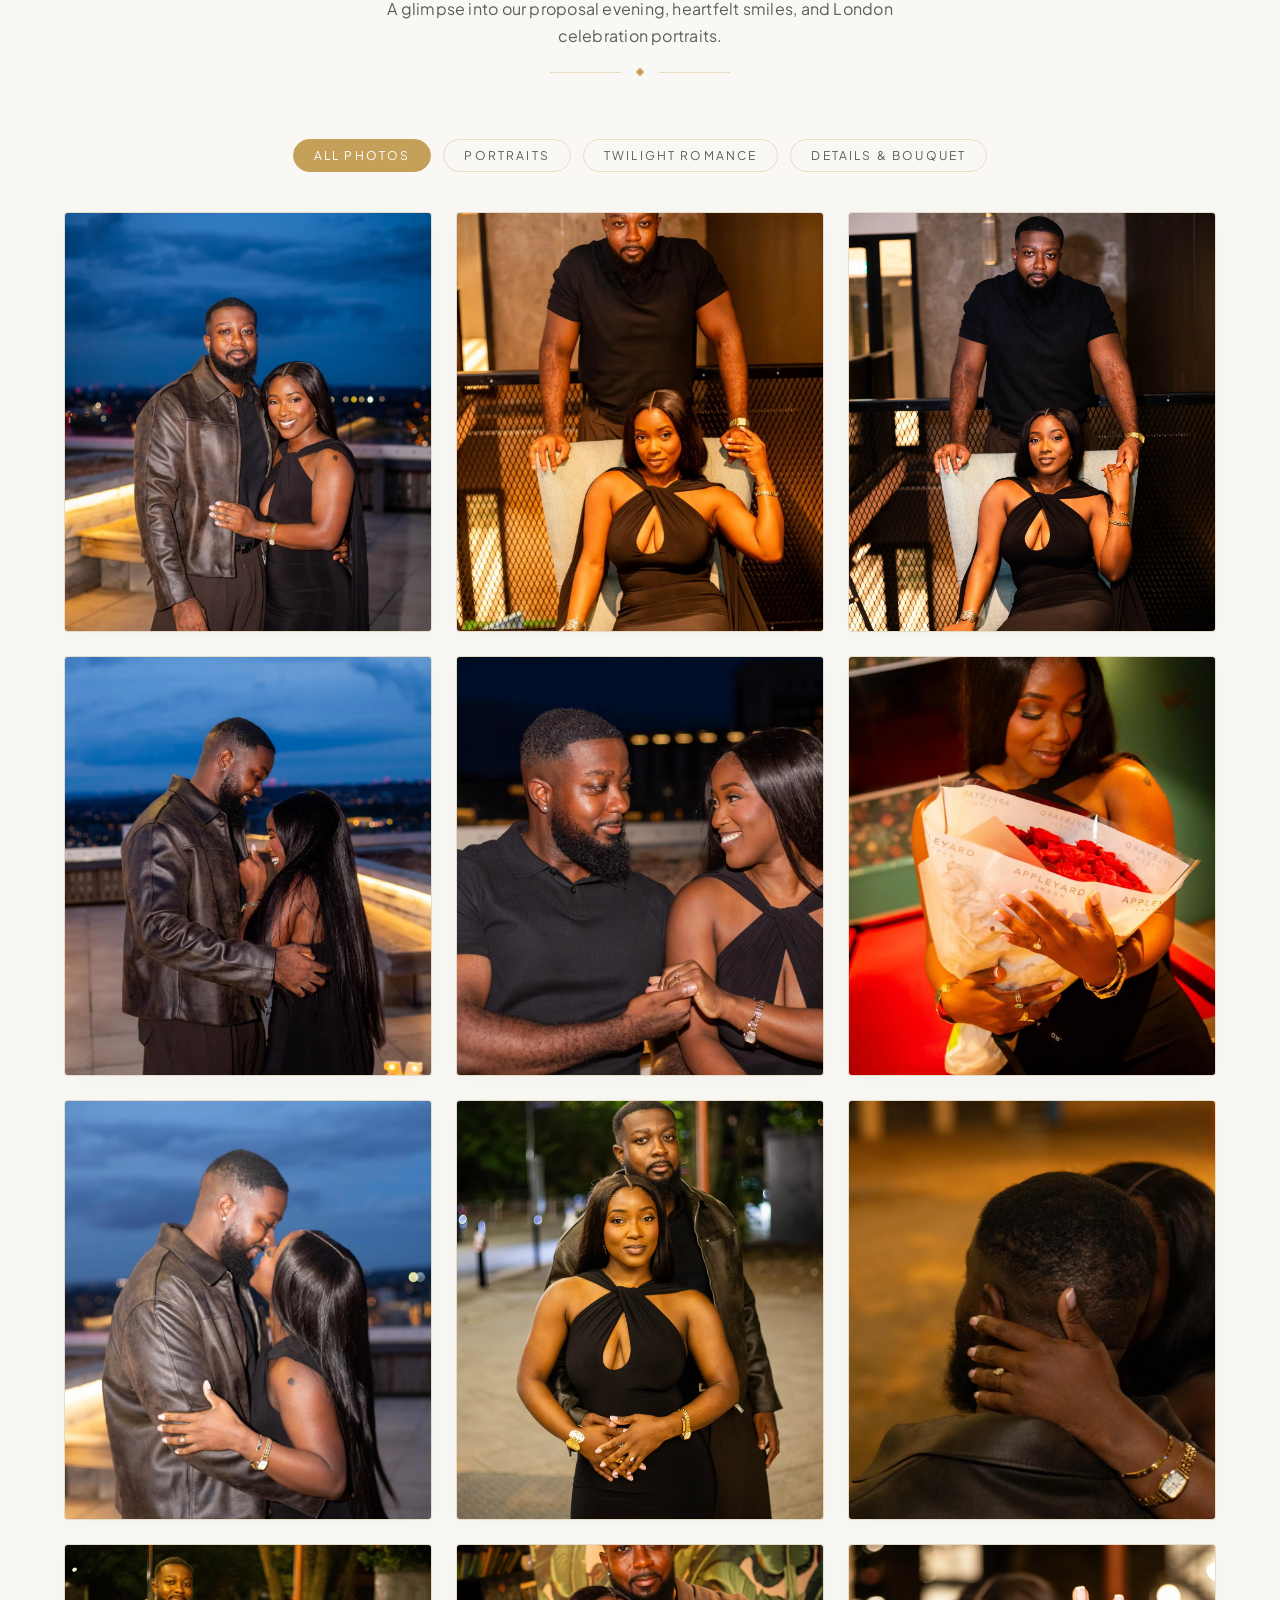
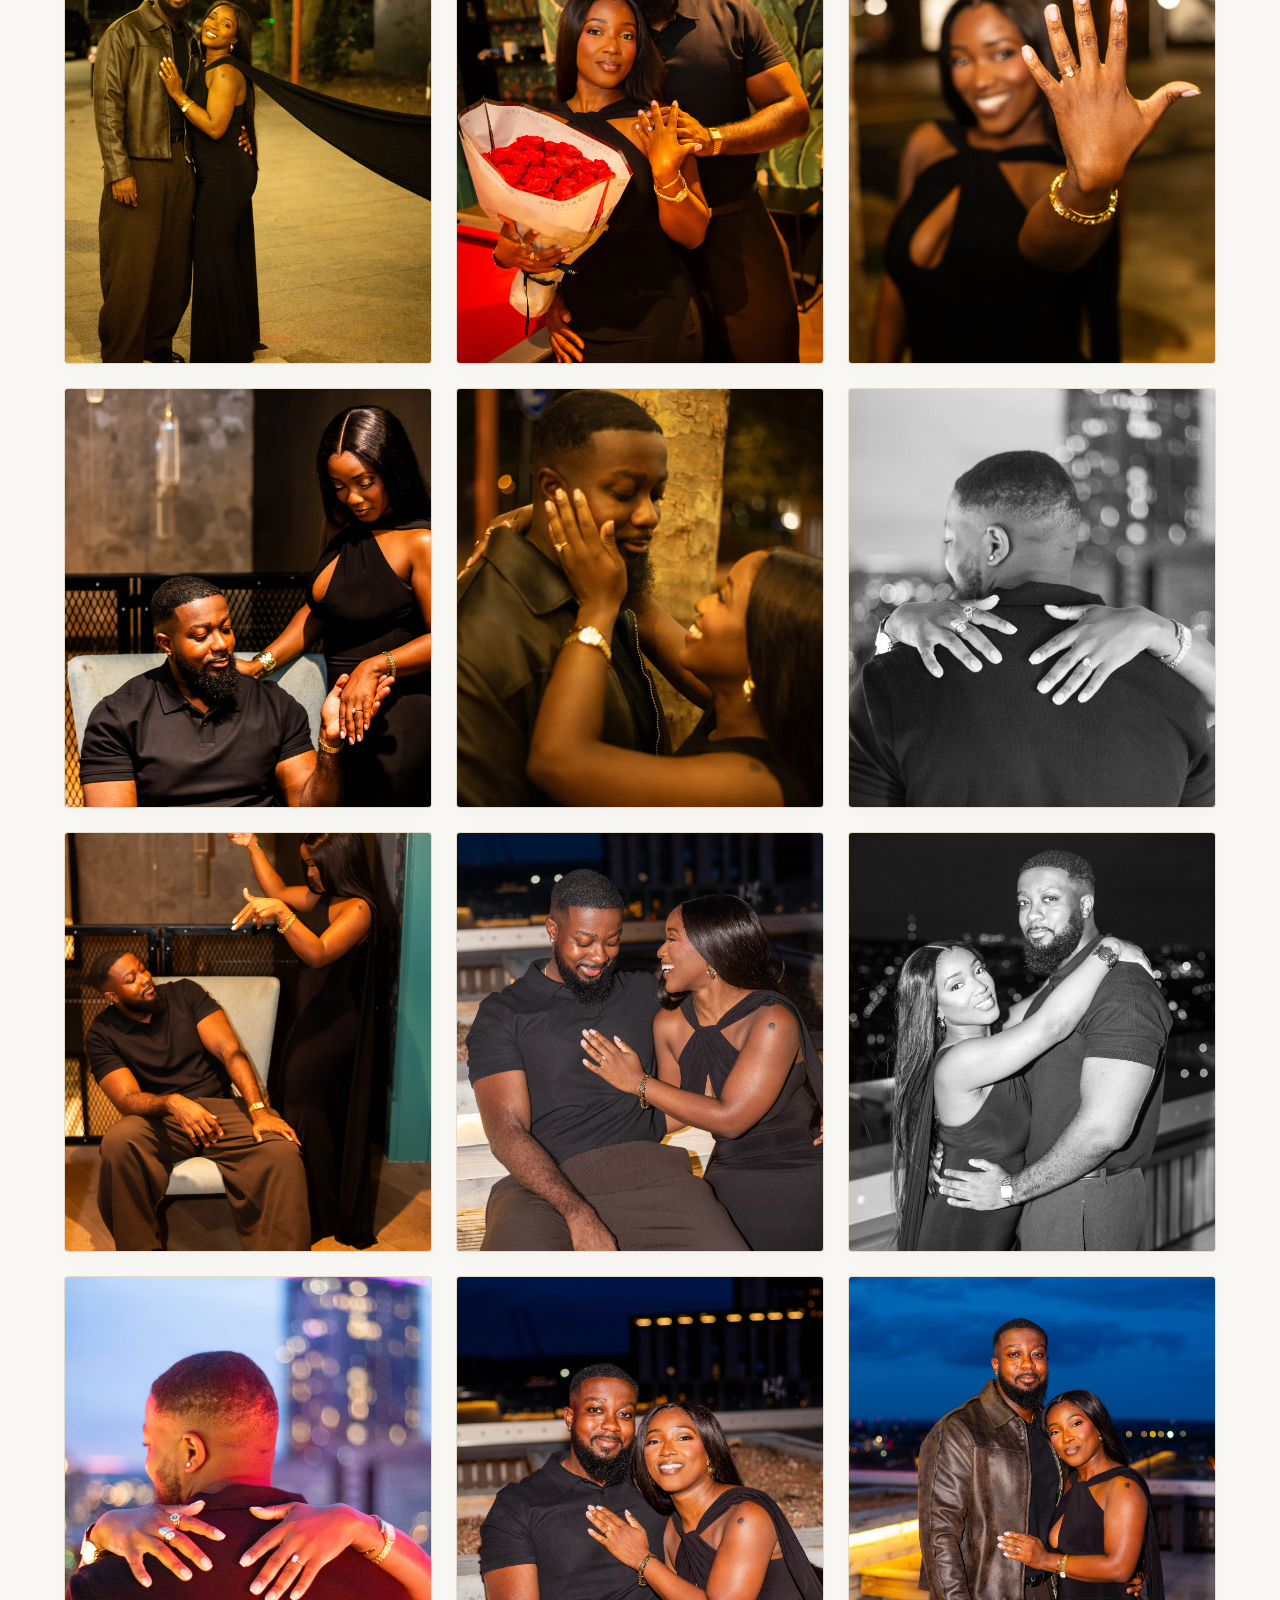
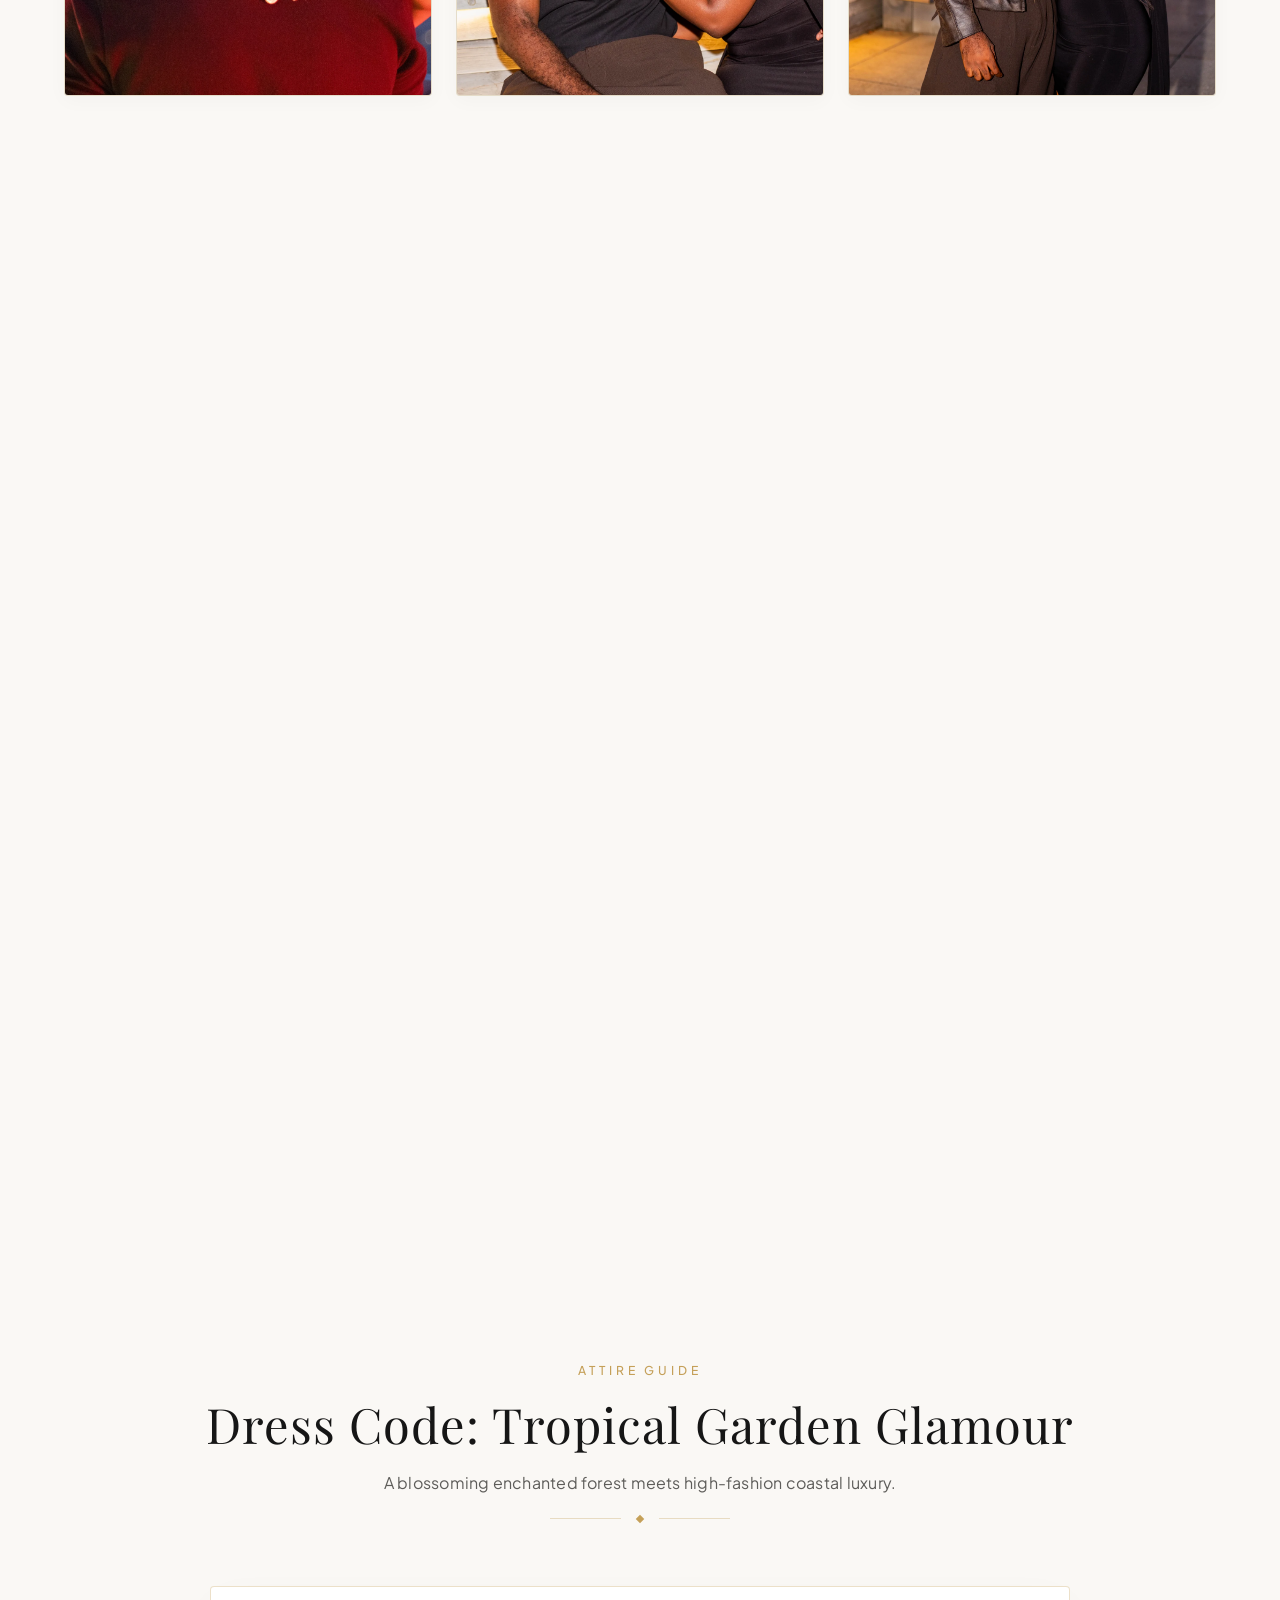
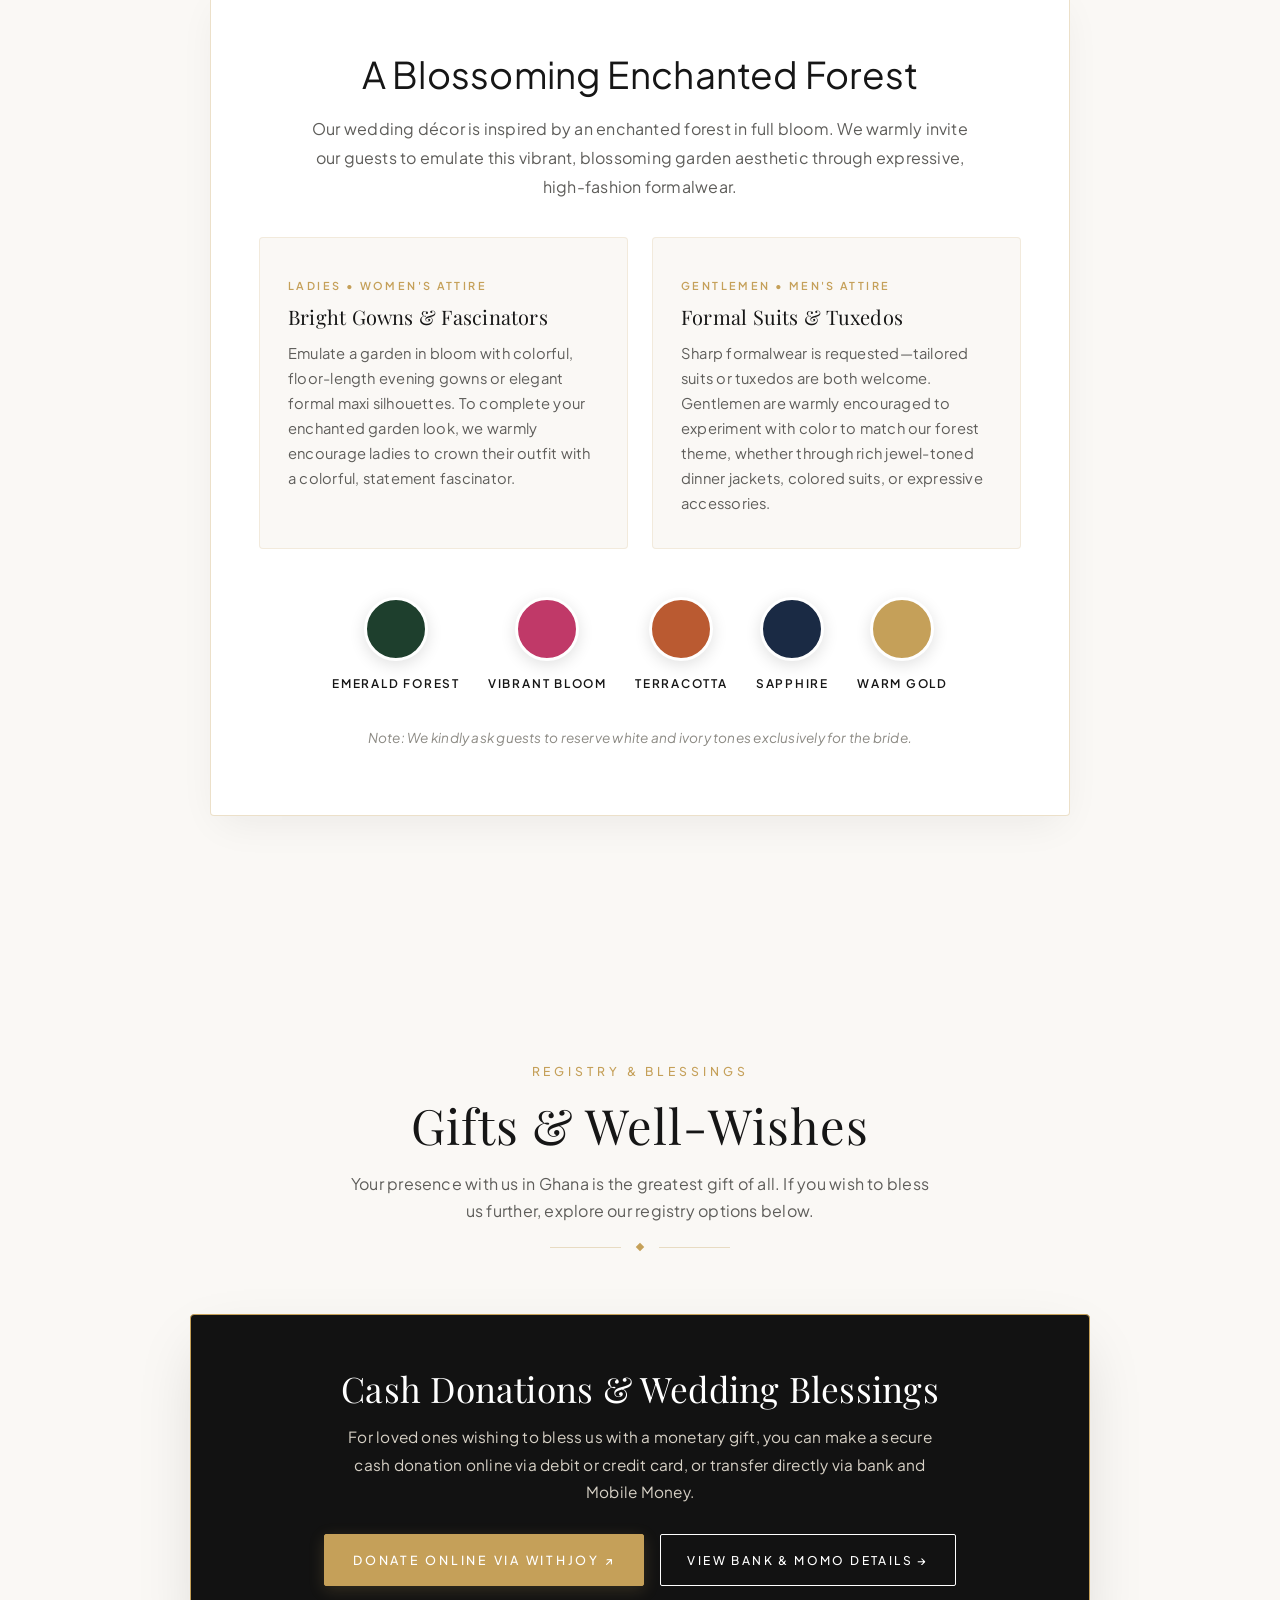
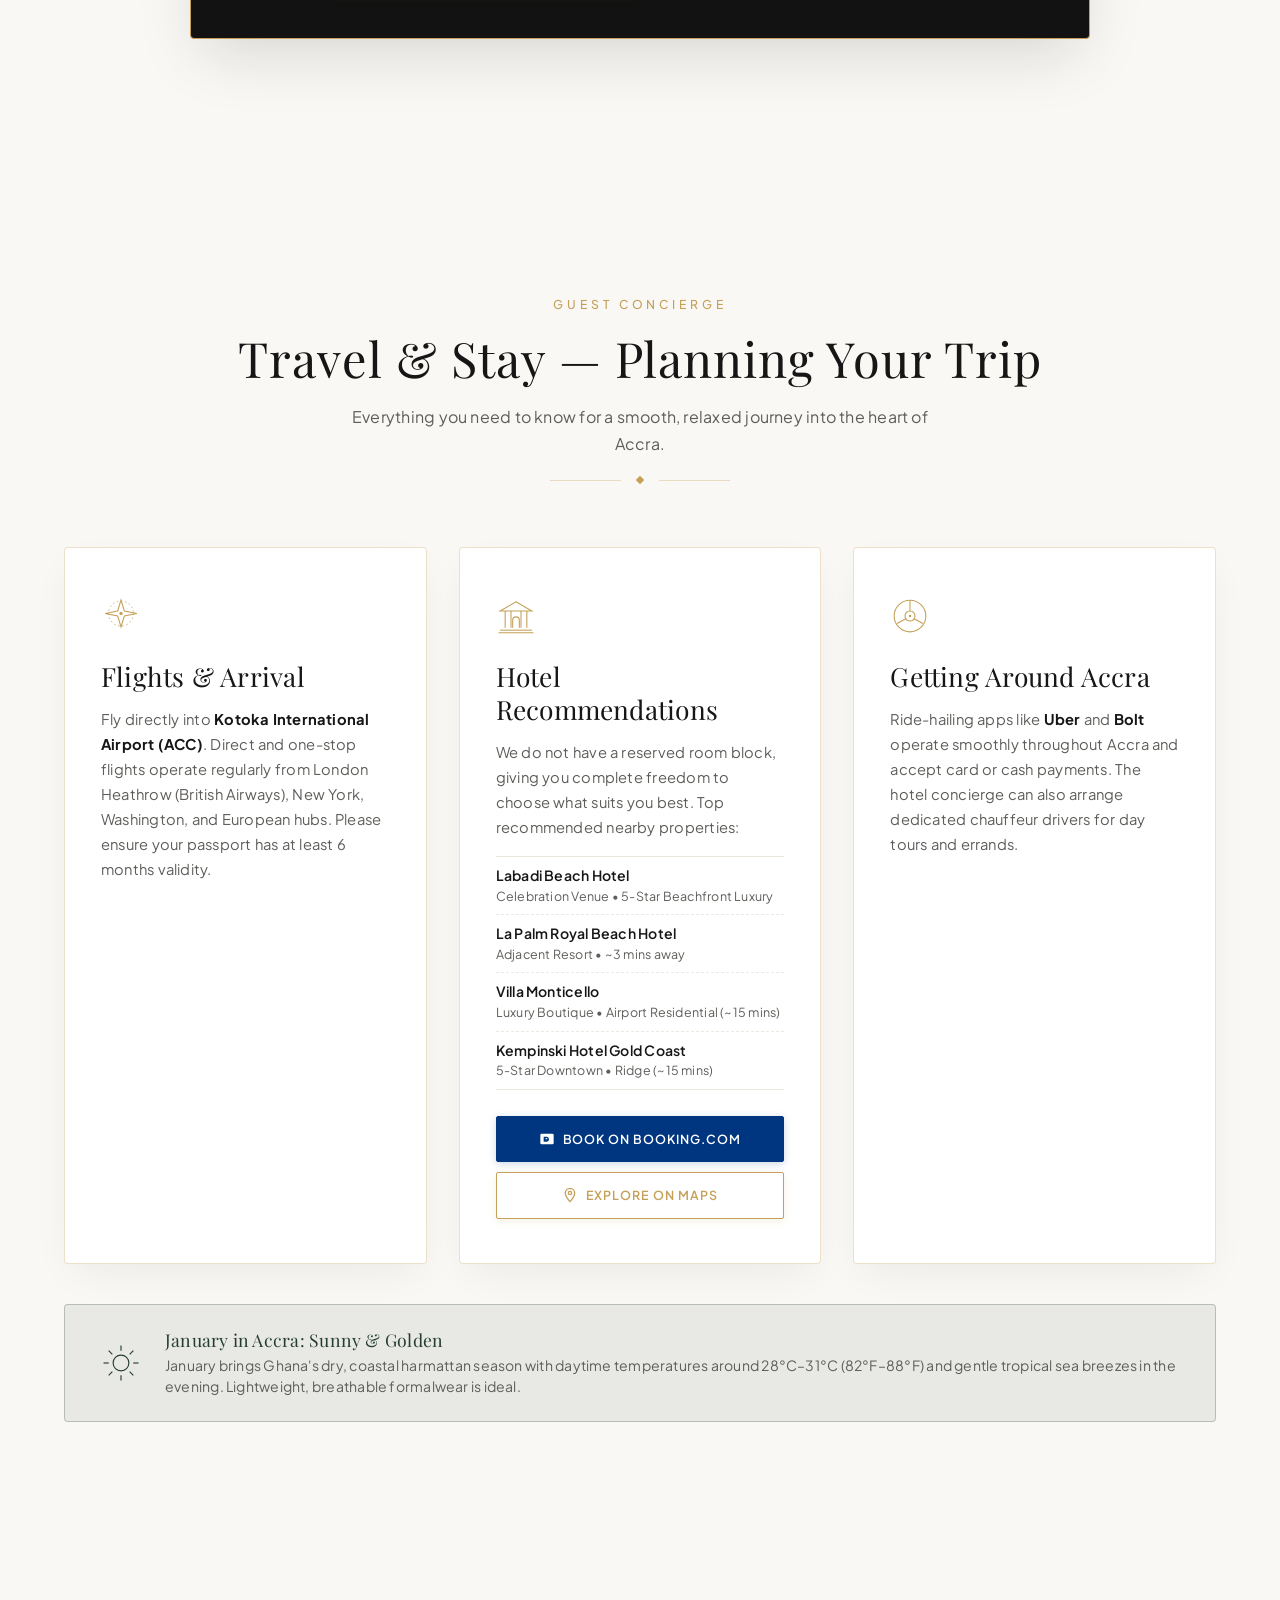
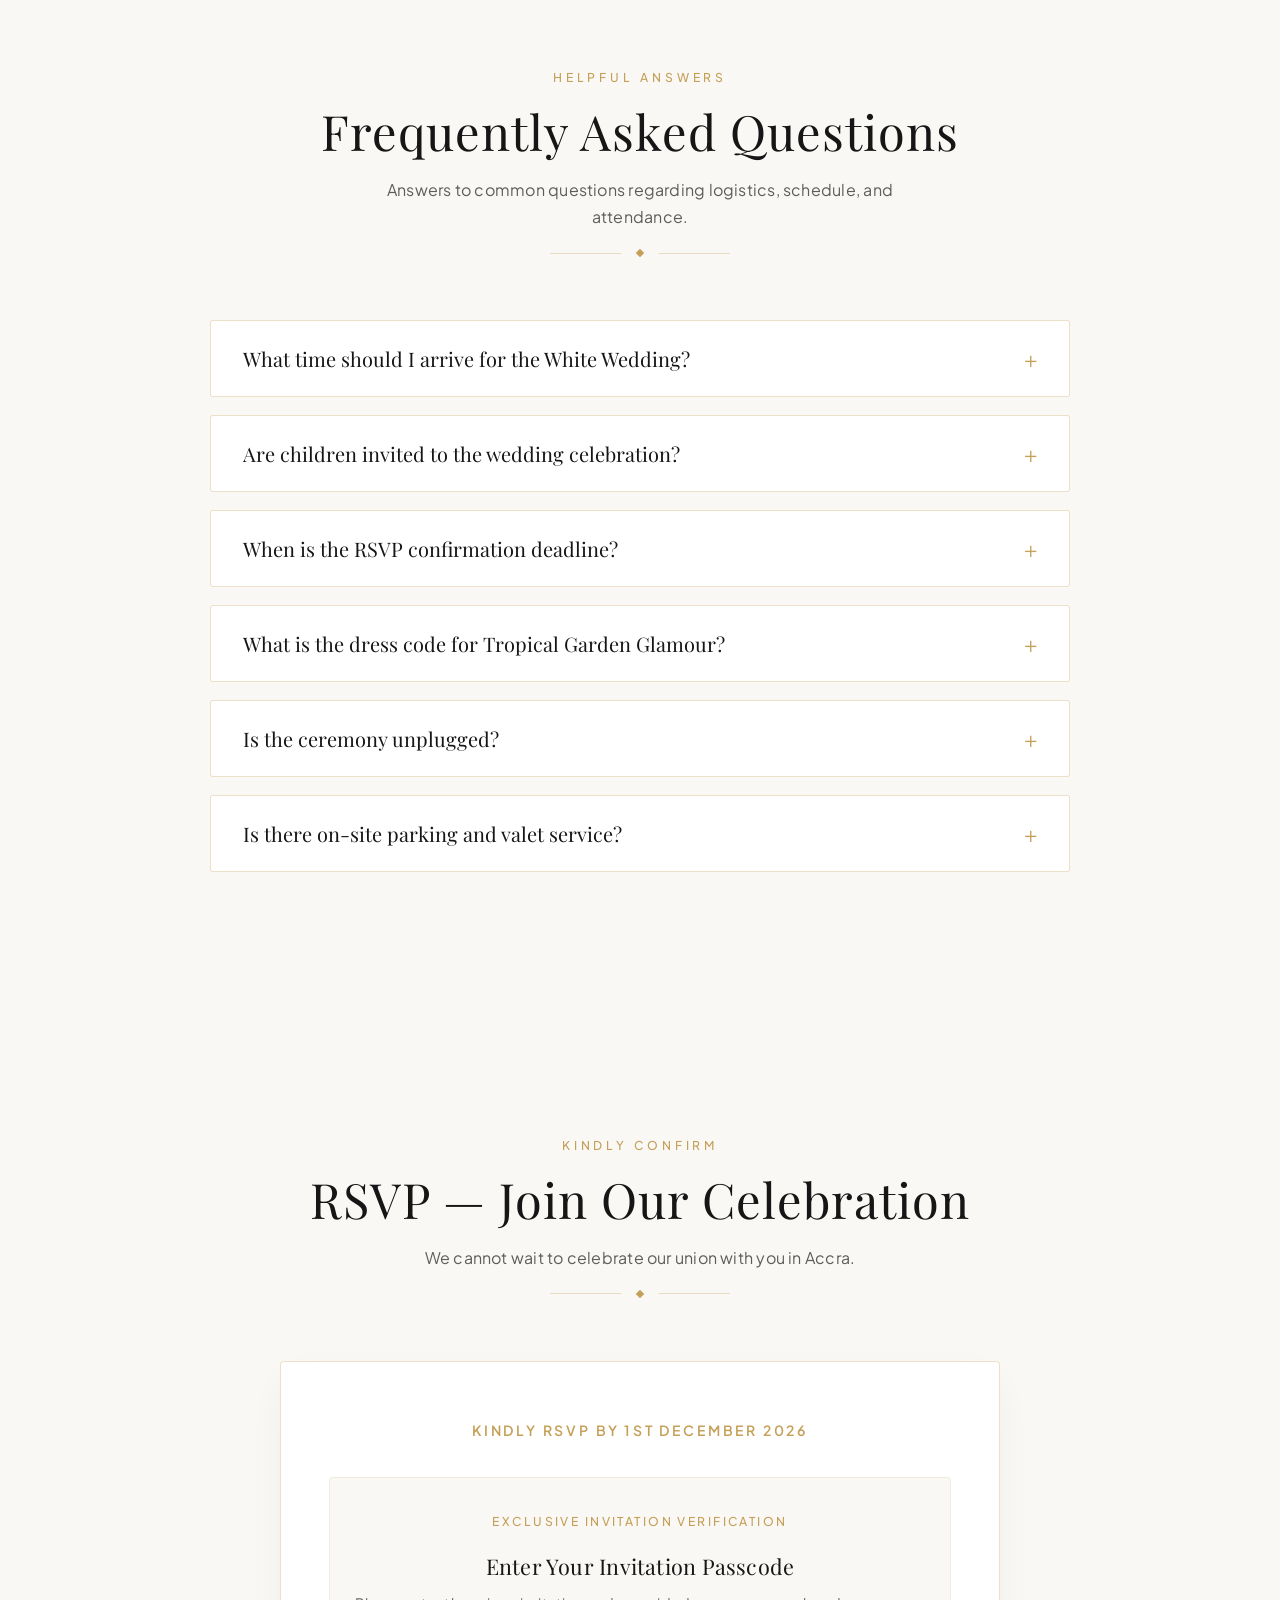
==== commit 0c62cb92: "Remove IMG_0737 from gallery grid" ====
--- a/index.html
+++ b/index.html
@@ -1331,18 +1331,7 @@
         </div>
       </div>
 
-      <!-- Photo 18: Candlelight Table Intimacy -->
-      <div class="gallery-item" data-category="twilight details">
-        <img src="assets/images/IMG_0737.webp" alt="Candlelight portrait on terrace" loading="lazy" />
-        <div class="gallery-overlay">
-          <div class="gallery-overlay-text">
-            <h4>Golden Hour Glow</h4>
-            <span>Twilight</span>
-          </div>
-        </div>
-      </div>
-
-      <!-- Photo 19: Timeless Devotion (IMG_0892) -->
+      <!-- Photo 18: Timeless Devotion (IMG_0892) -->
       <div class="gallery-item" data-category="portraits twilight">
         <img src="assets/images/IMG_0892.webp" alt="Black and white portrait of Kevin and Shannel embracing on rooftop terrace" loading="lazy" />
         <div class="gallery-overlay">
@@ -1353,7 +1342,7 @@
         </div>
       </div>
 
-      <!-- Photo 20: Twilight Skyline & Diamond Embrace -->
+      <!-- Photo 19: Twilight Skyline & Diamond Embrace -->
       <div class="gallery-item" data-category="portraits twilight">
         <img src="assets/images/IMG_0895.webp" alt="Kevin and Shannel embrace against London skyline with diamond ring" loading="lazy" />
         <div class="gallery-overlay">
@@ -1364,7 +1353,7 @@
         </div>
       </div>
 
-      <!-- Photo 21: Rooftop Serenade (IMG_0929) -->
+      <!-- Photo 20: Rooftop Serenade (IMG_0929) -->
       <div class="gallery-item" data-category="portraits twilight">
         <img src="assets/images/IMG_0929.webp" alt="Kevin and Shannel smiling together on rooftop terrace bench at night" loading="lazy" />
         <div class="gallery-overlay">
@@ -1375,7 +1364,7 @@
         </div>
       </div>
 
-      <!-- Photo 22: Twilight Rooftop Candlelight -->
+      <!-- Photo 21: Twilight Rooftop Candlelight -->
       <div class="gallery-item" data-category="twilight portraits">
         <img src="assets/images/IMG_0723.webp" alt="Kevin and Shannel twilight celebration on rooftop terrace" loading="lazy" />
         <div class="gallery-overlay">
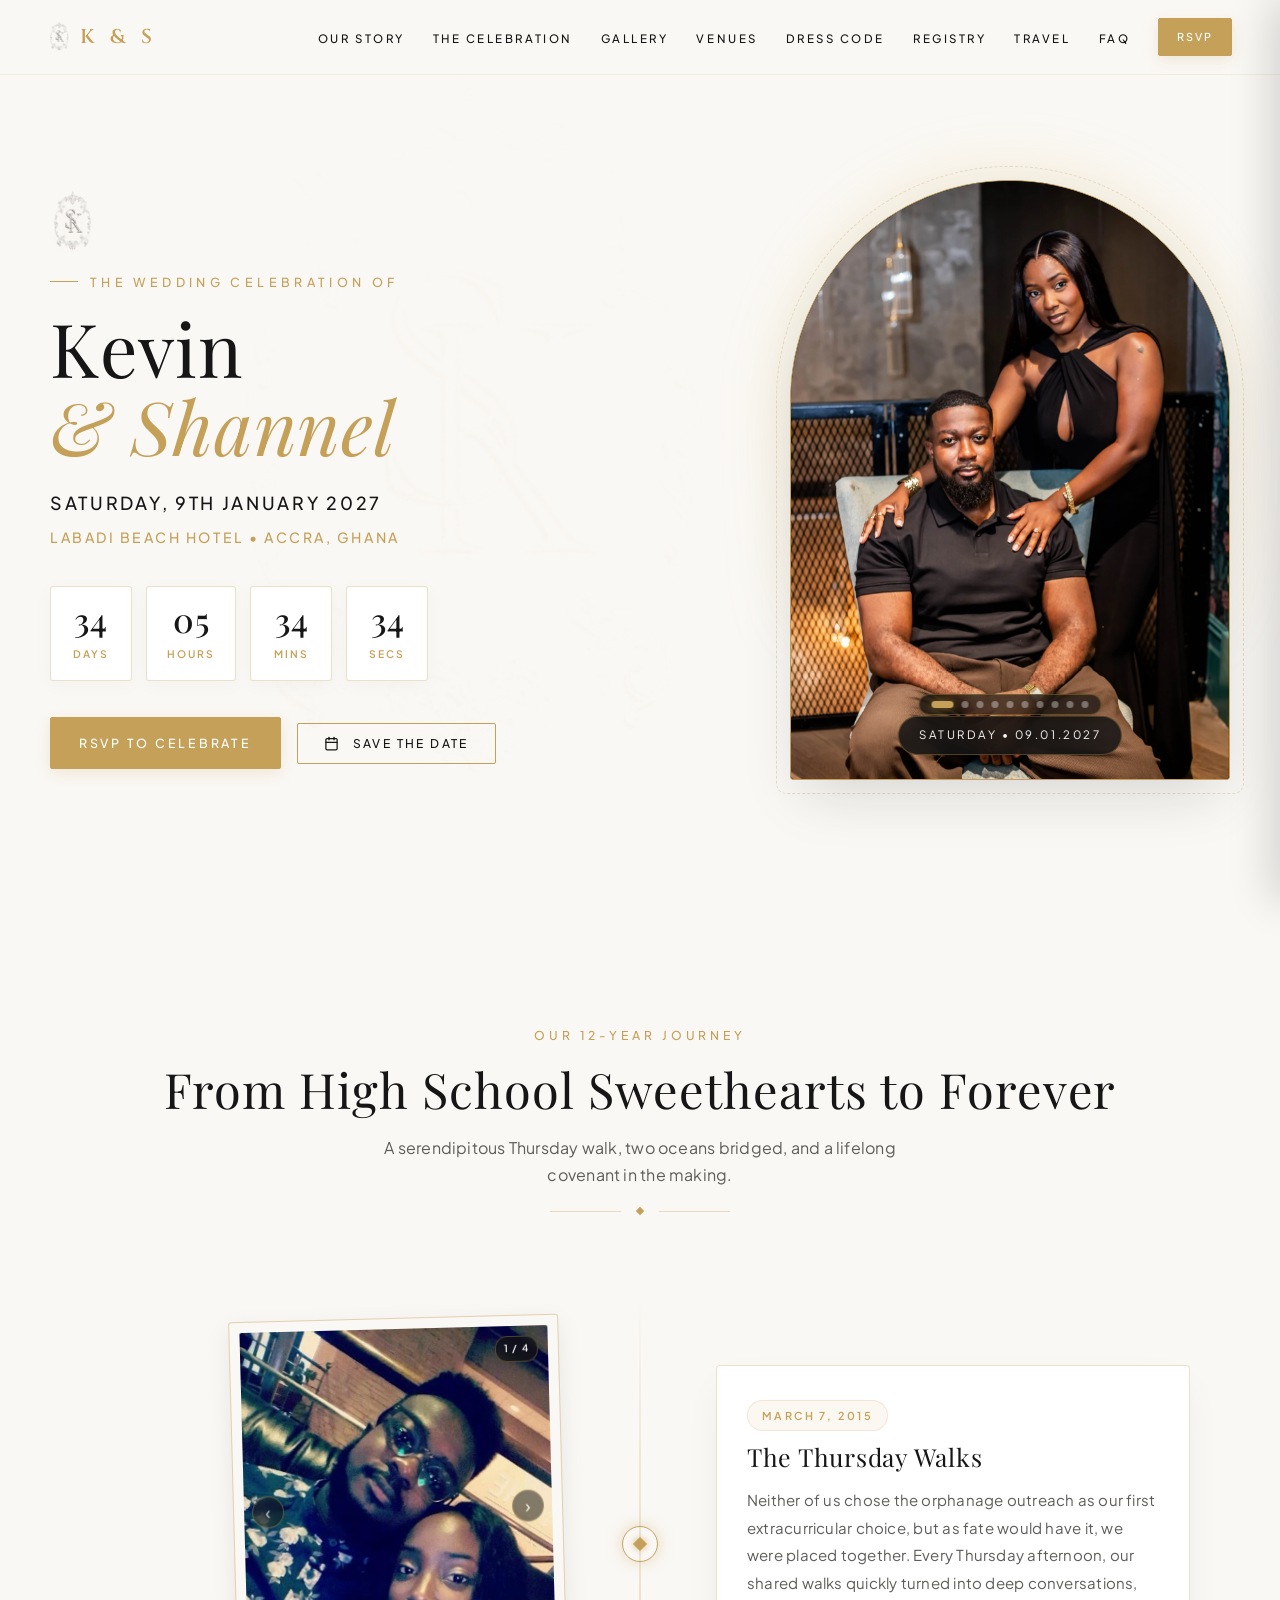
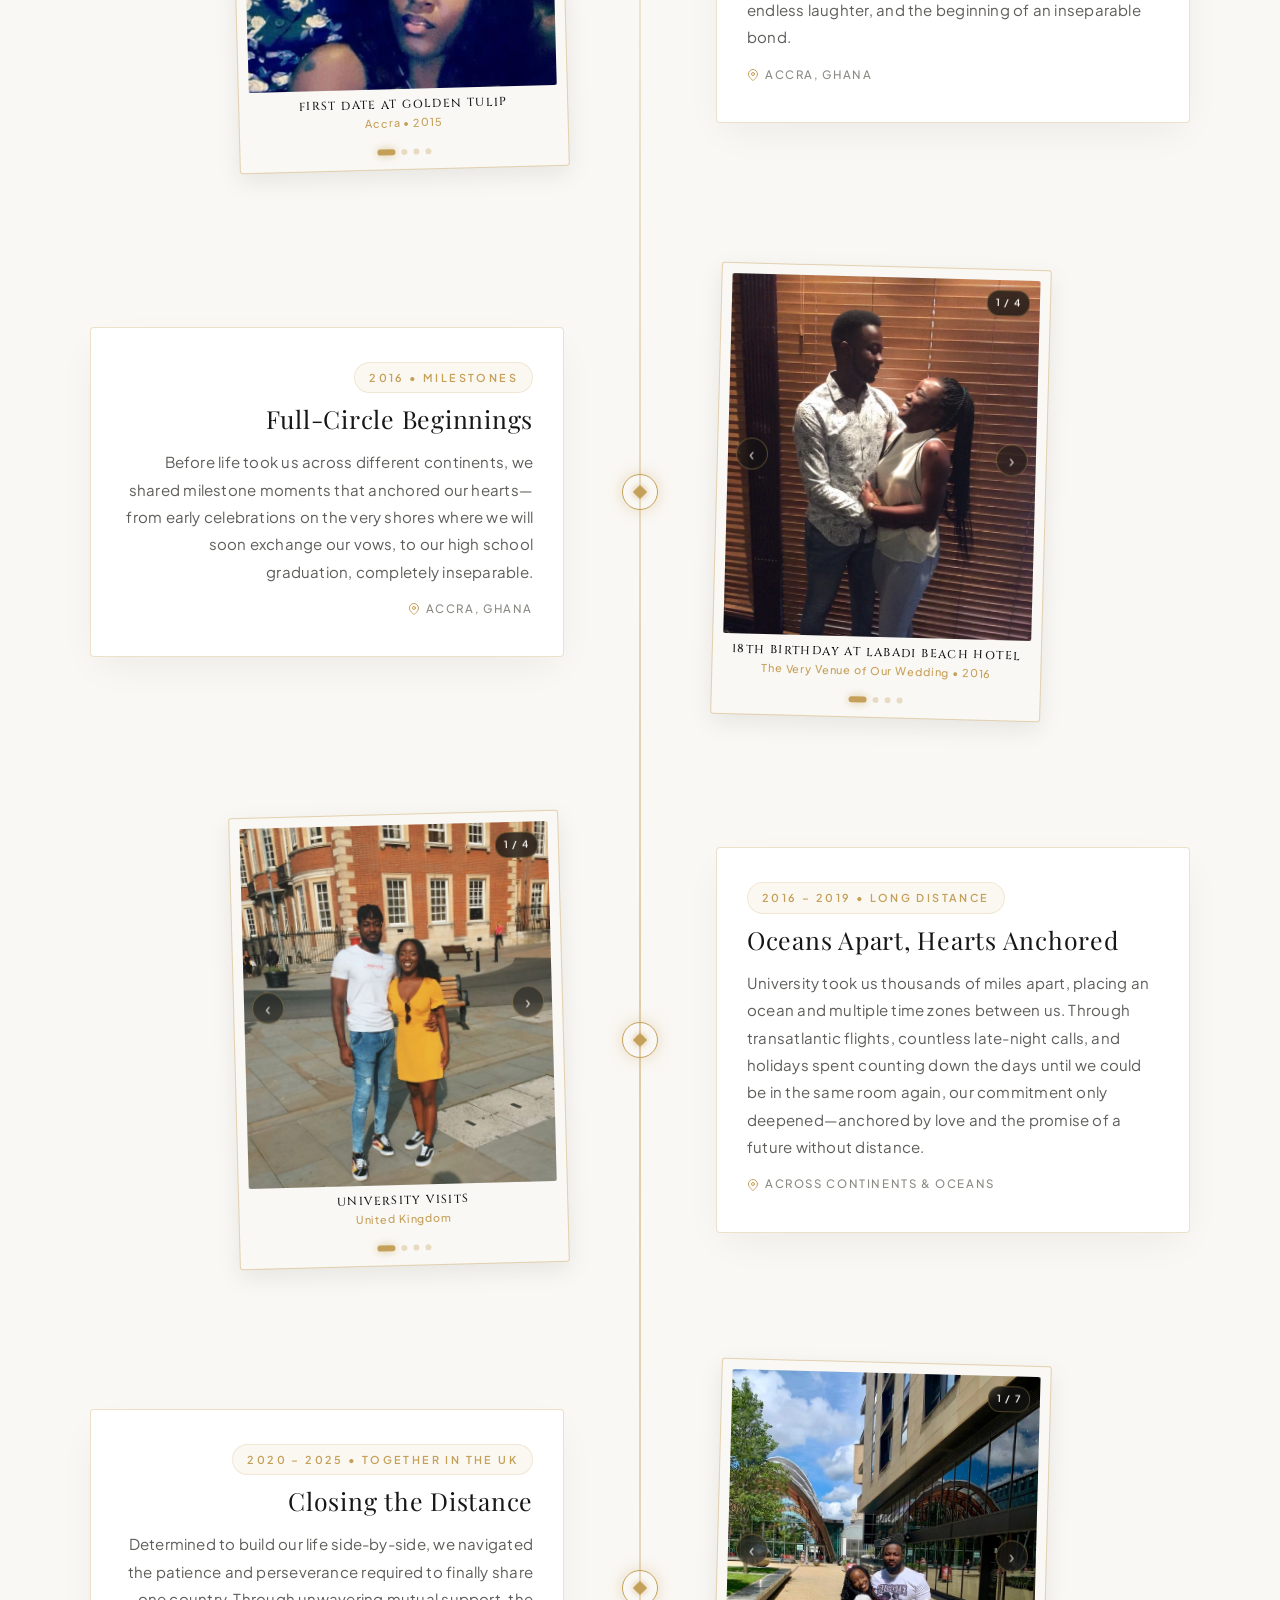
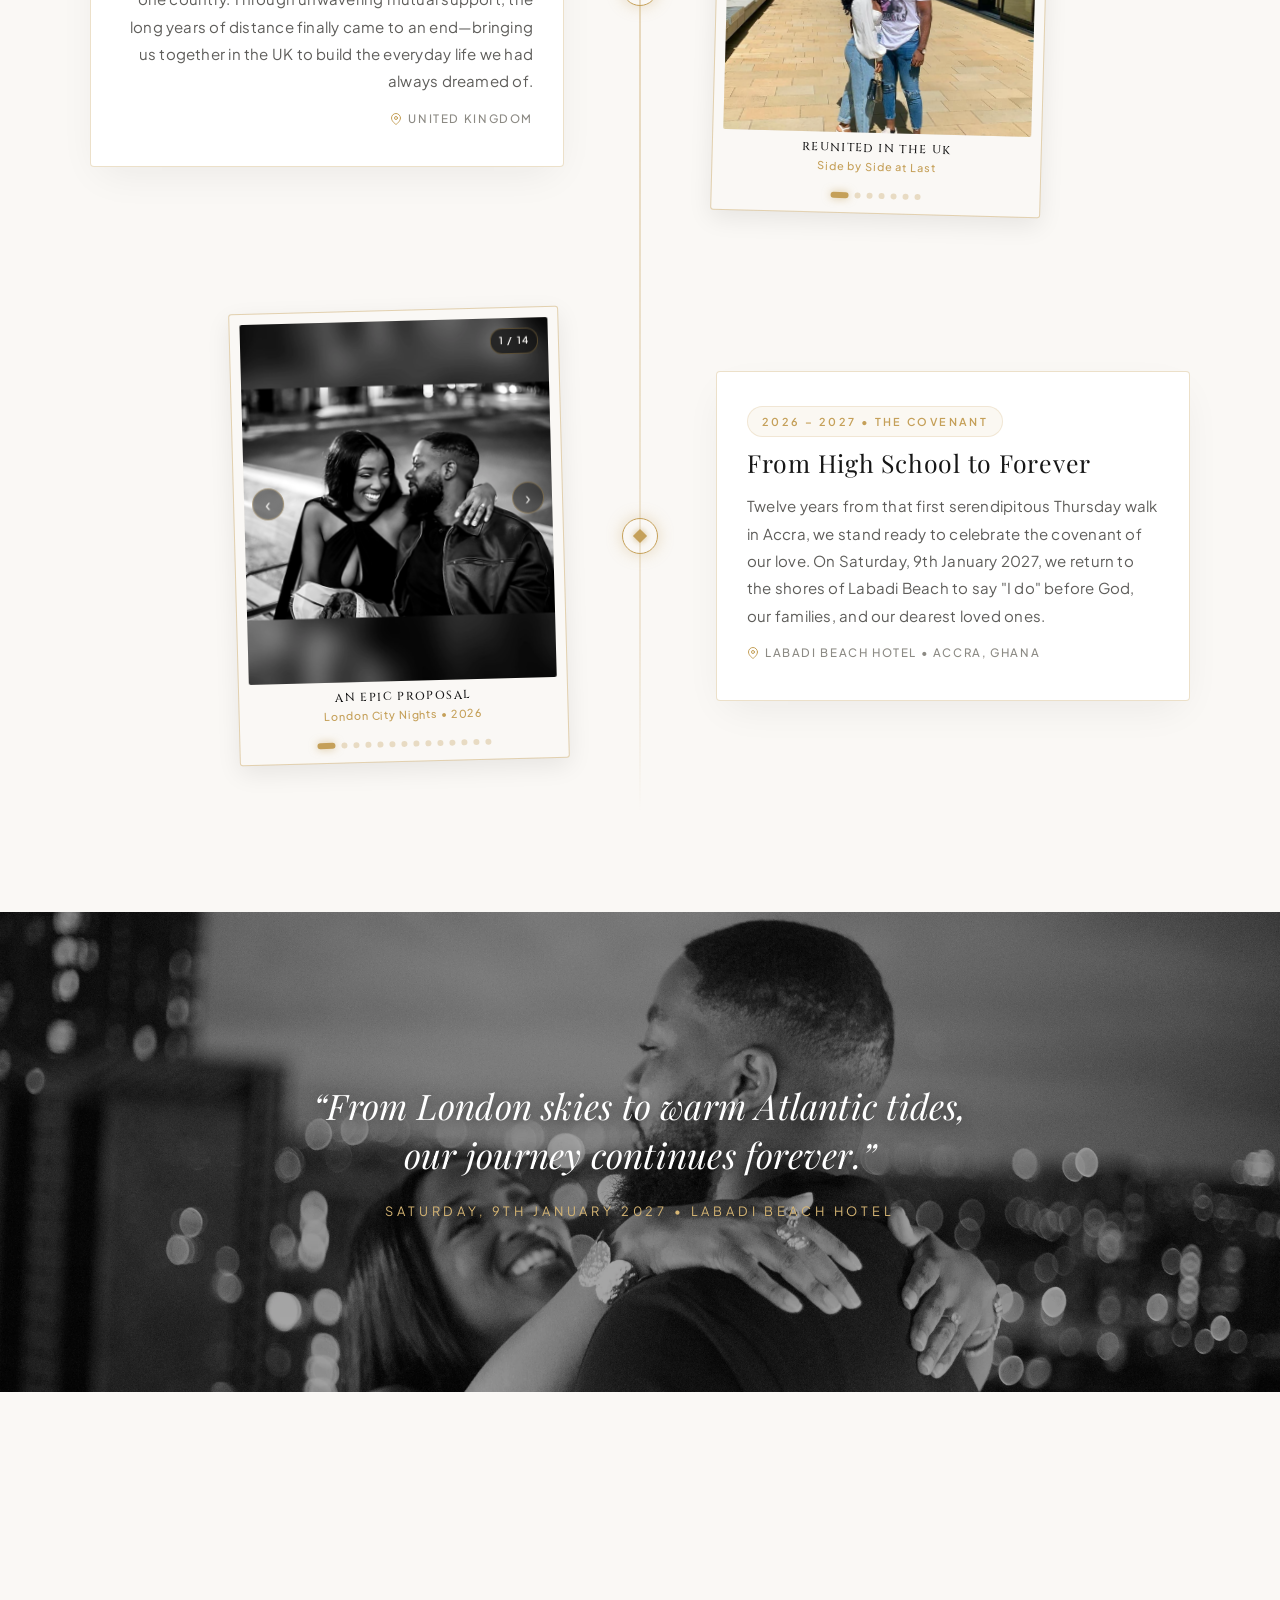
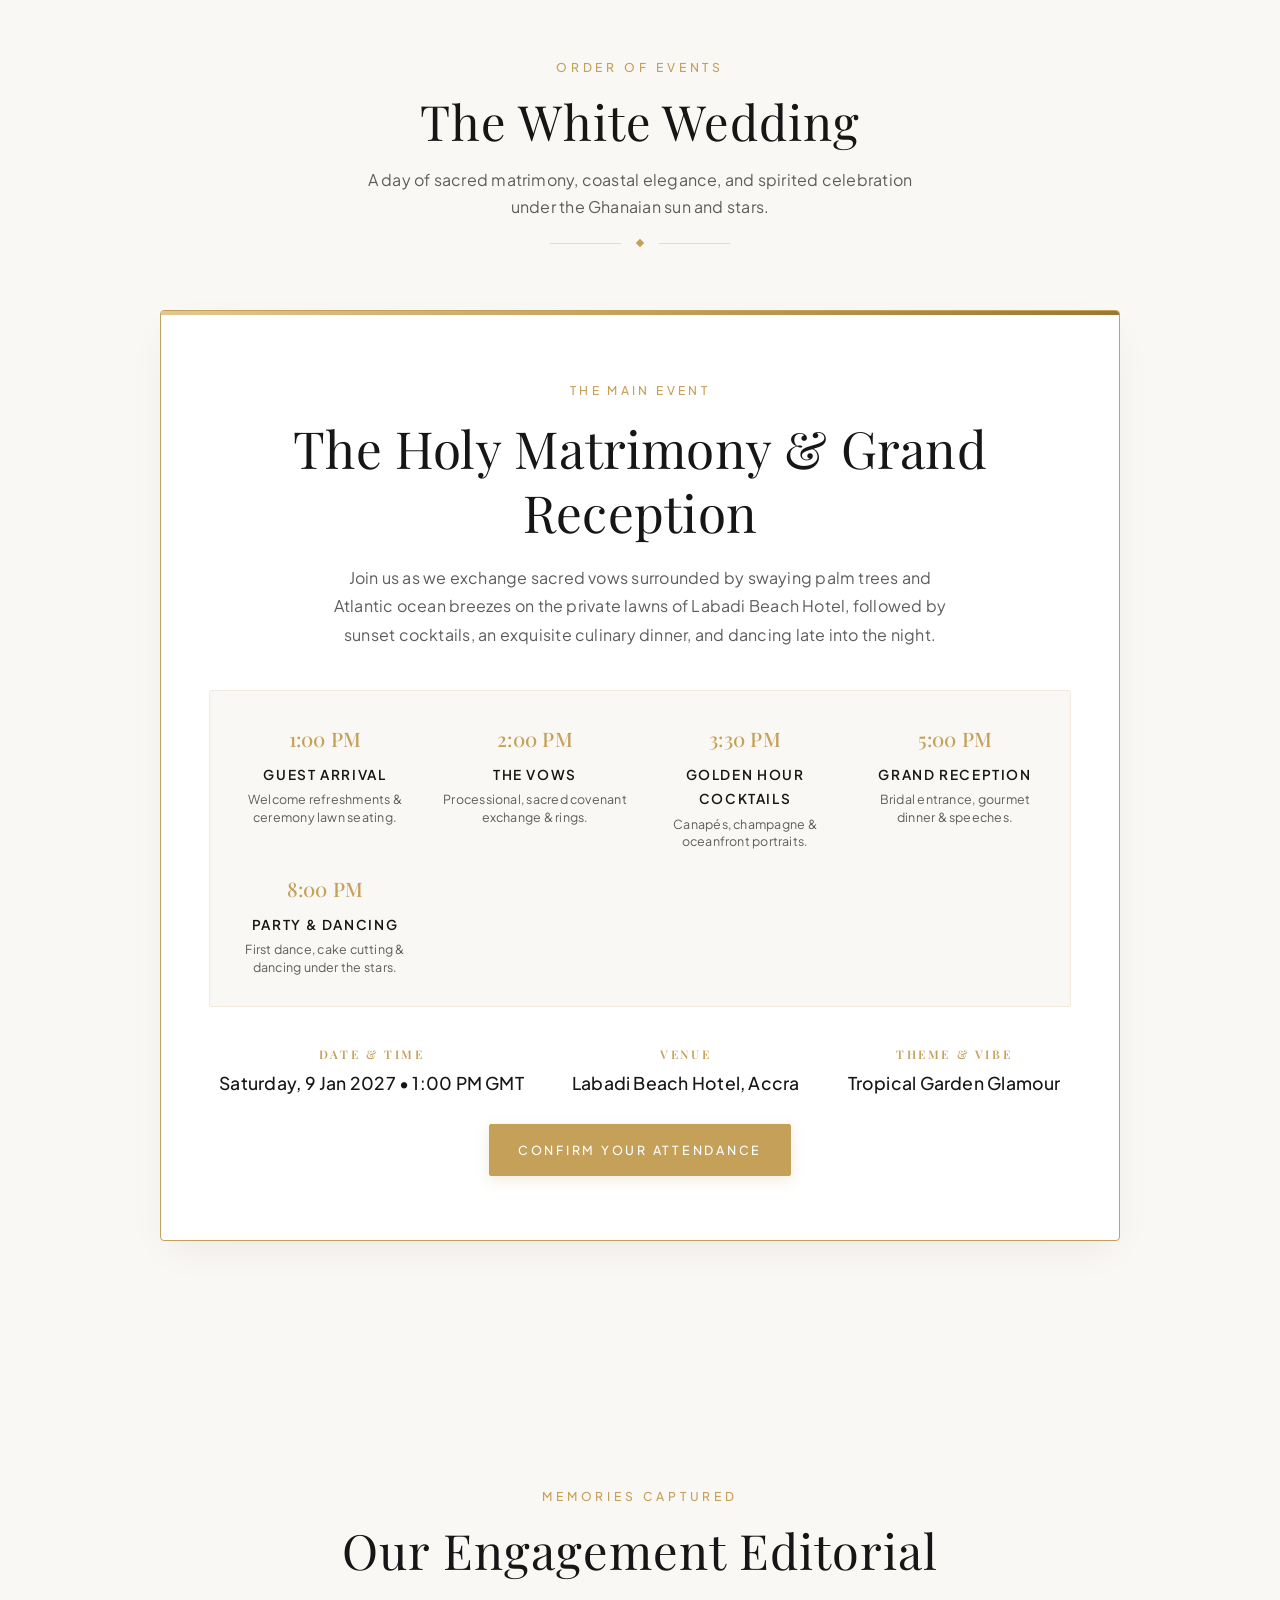
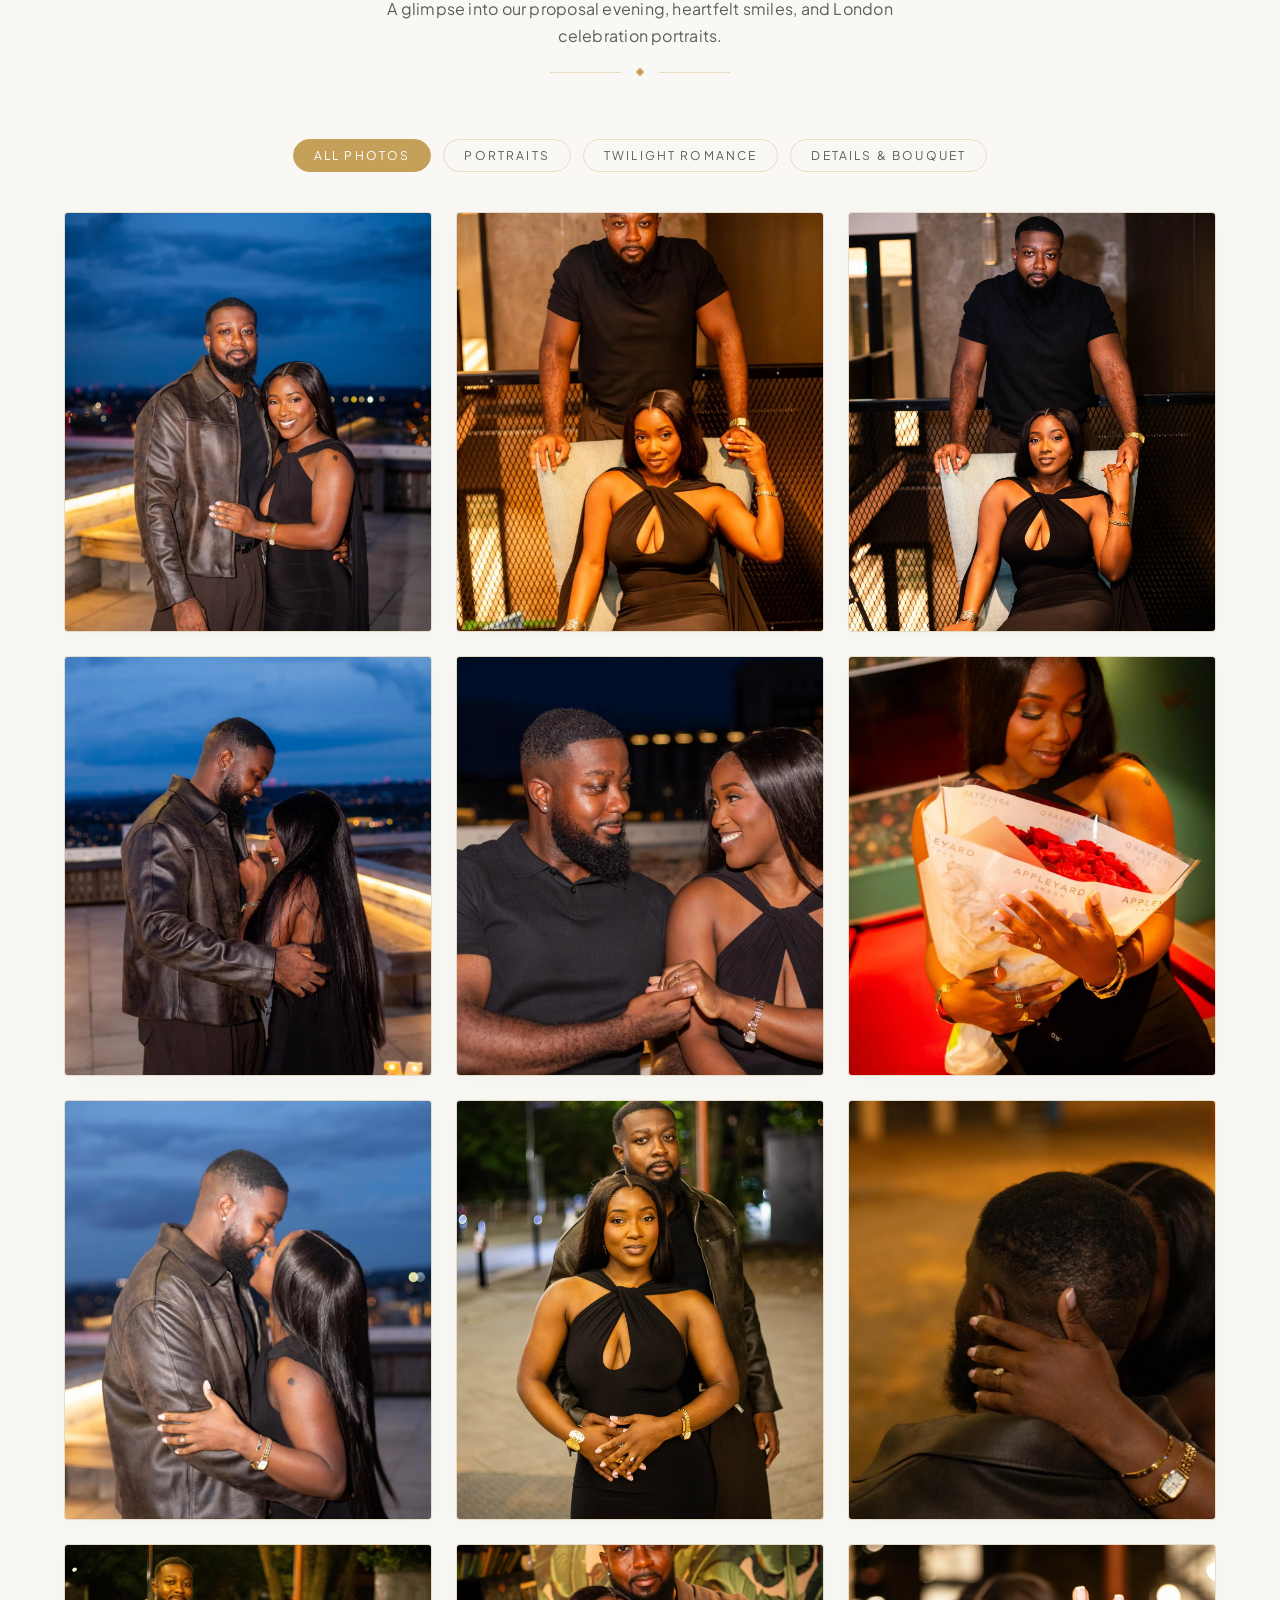
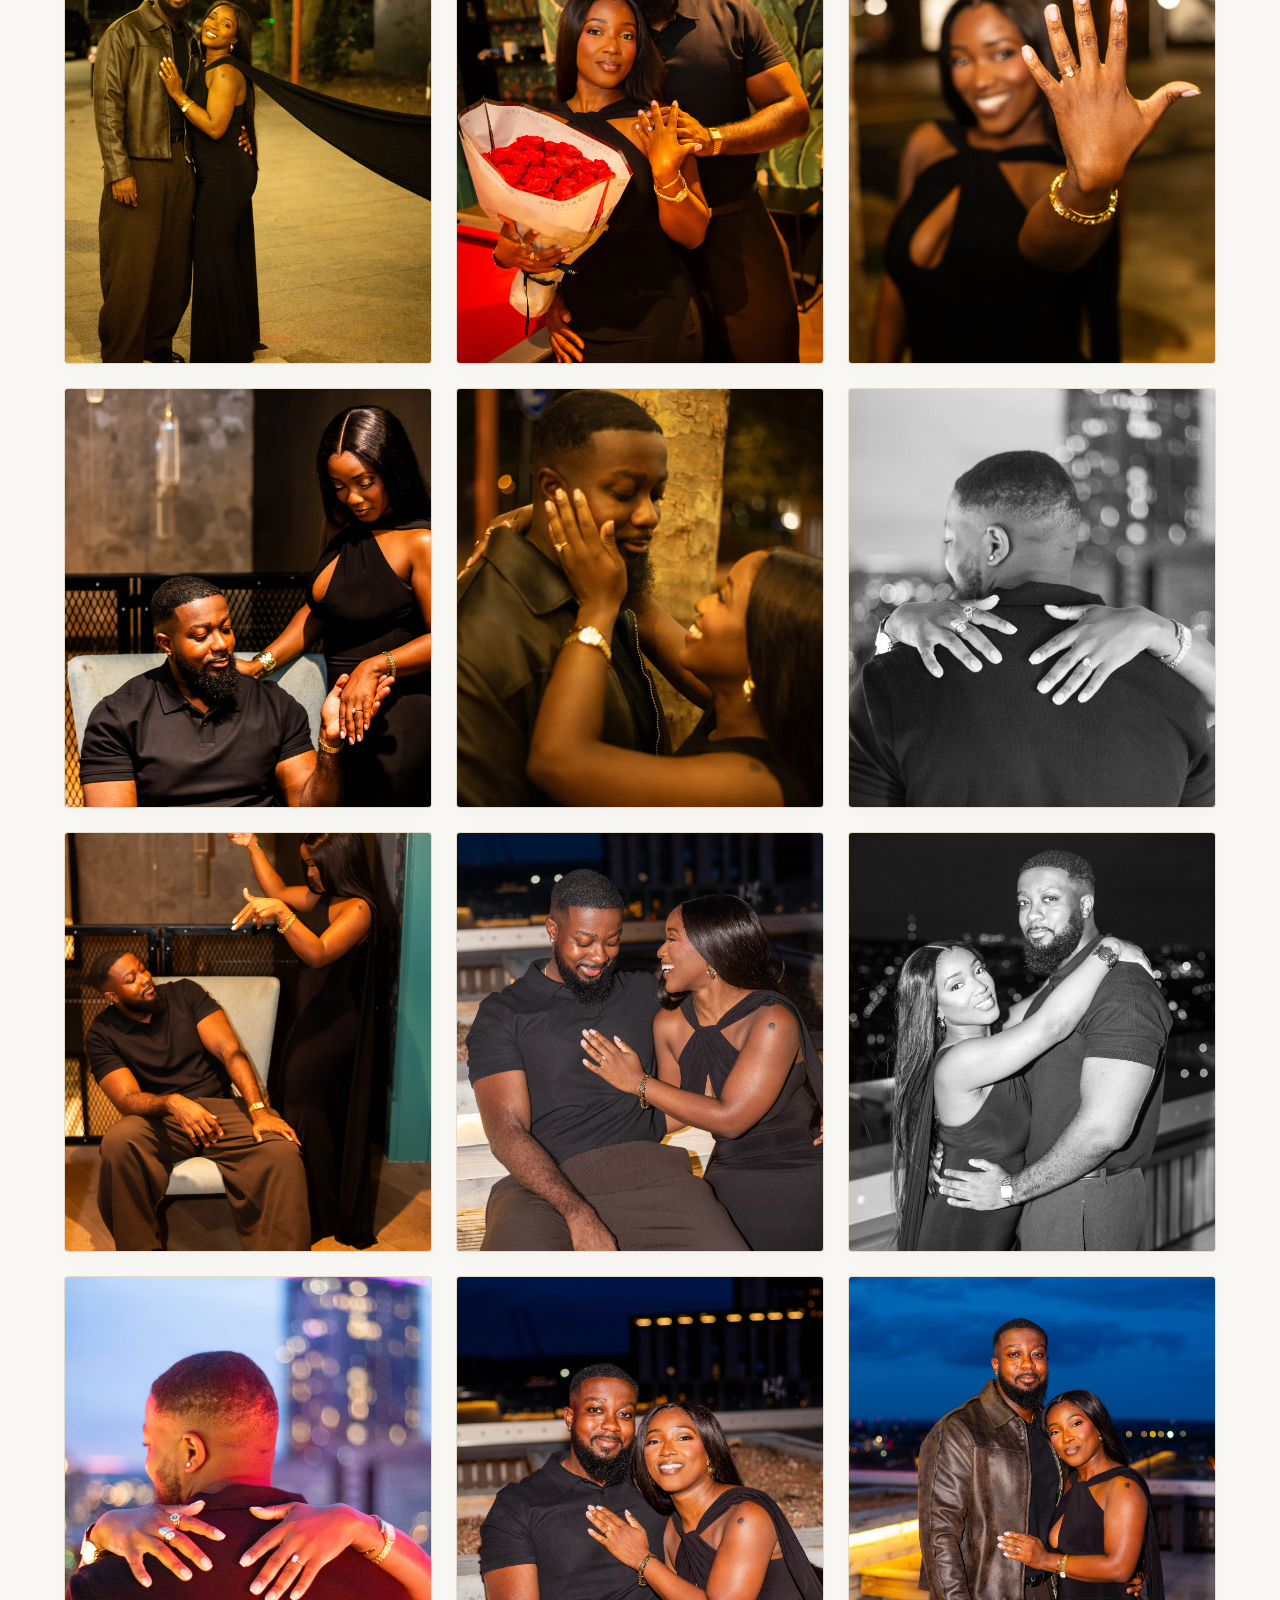
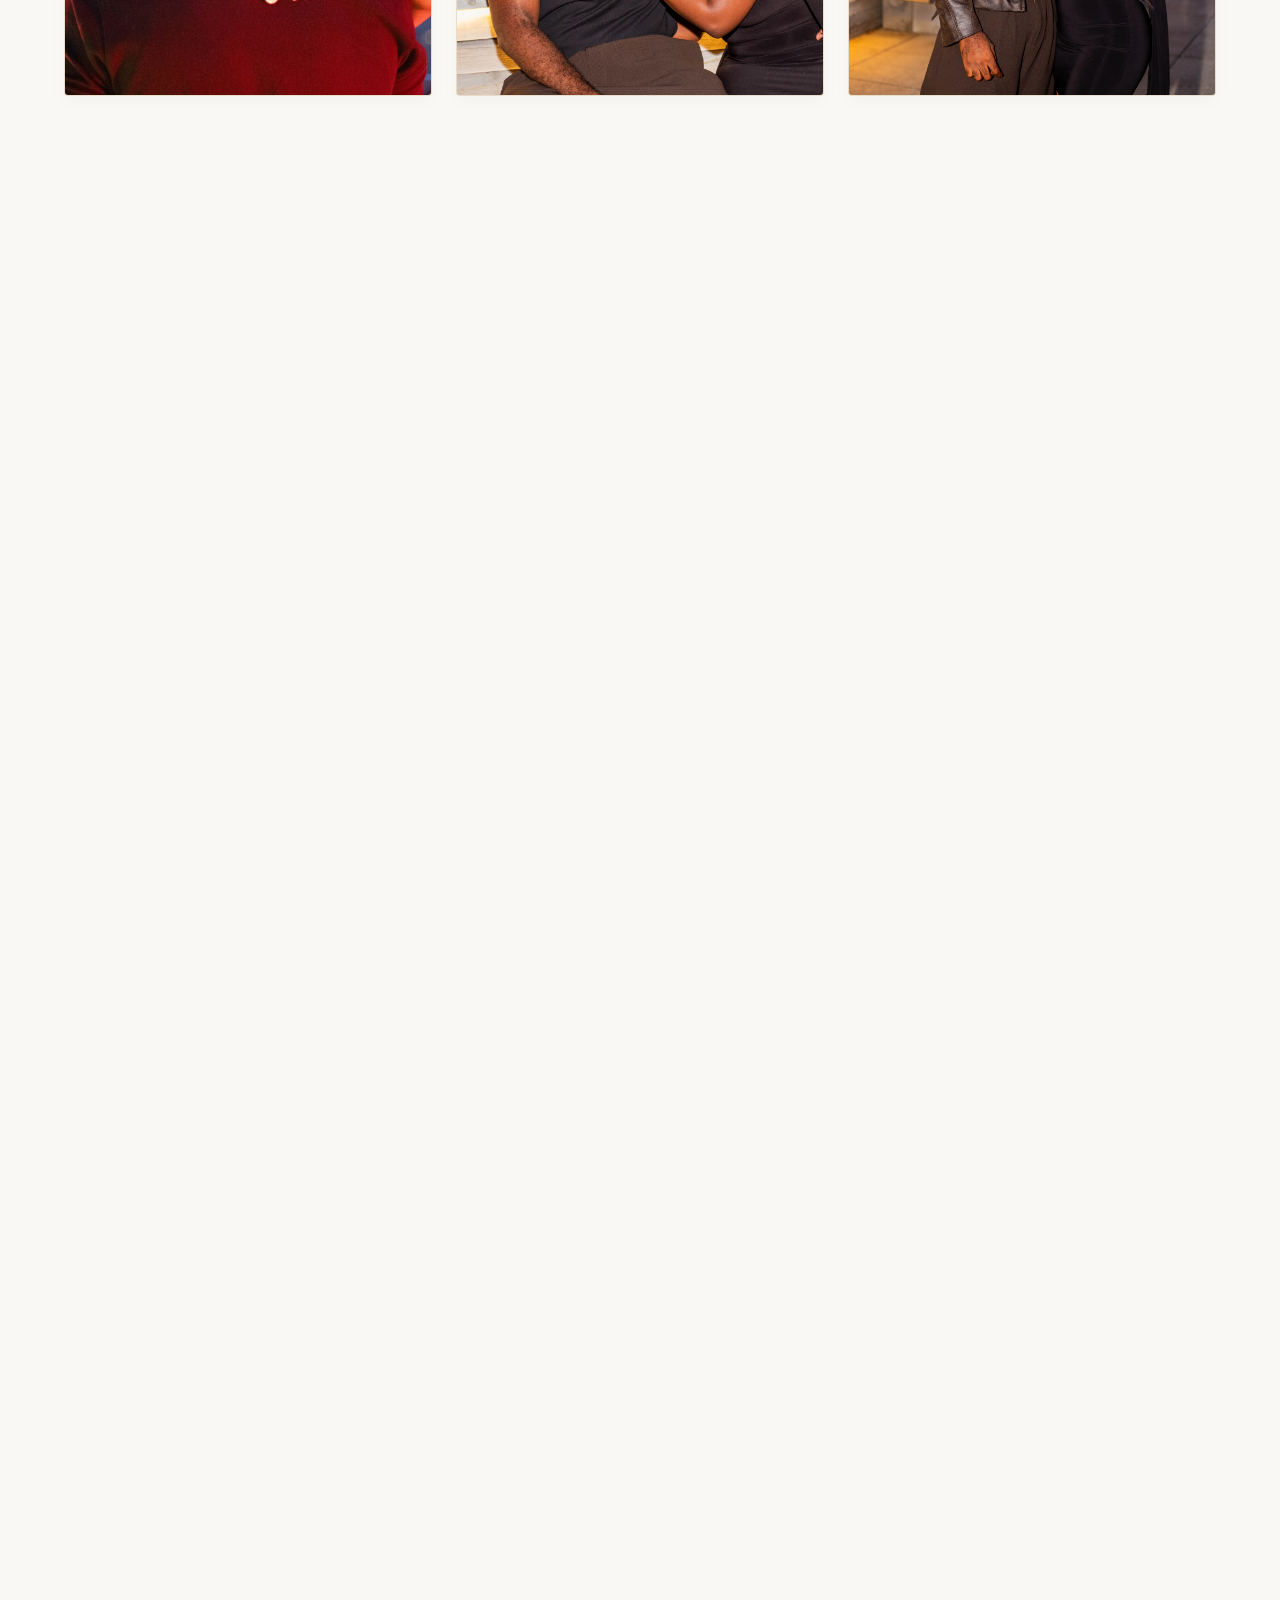
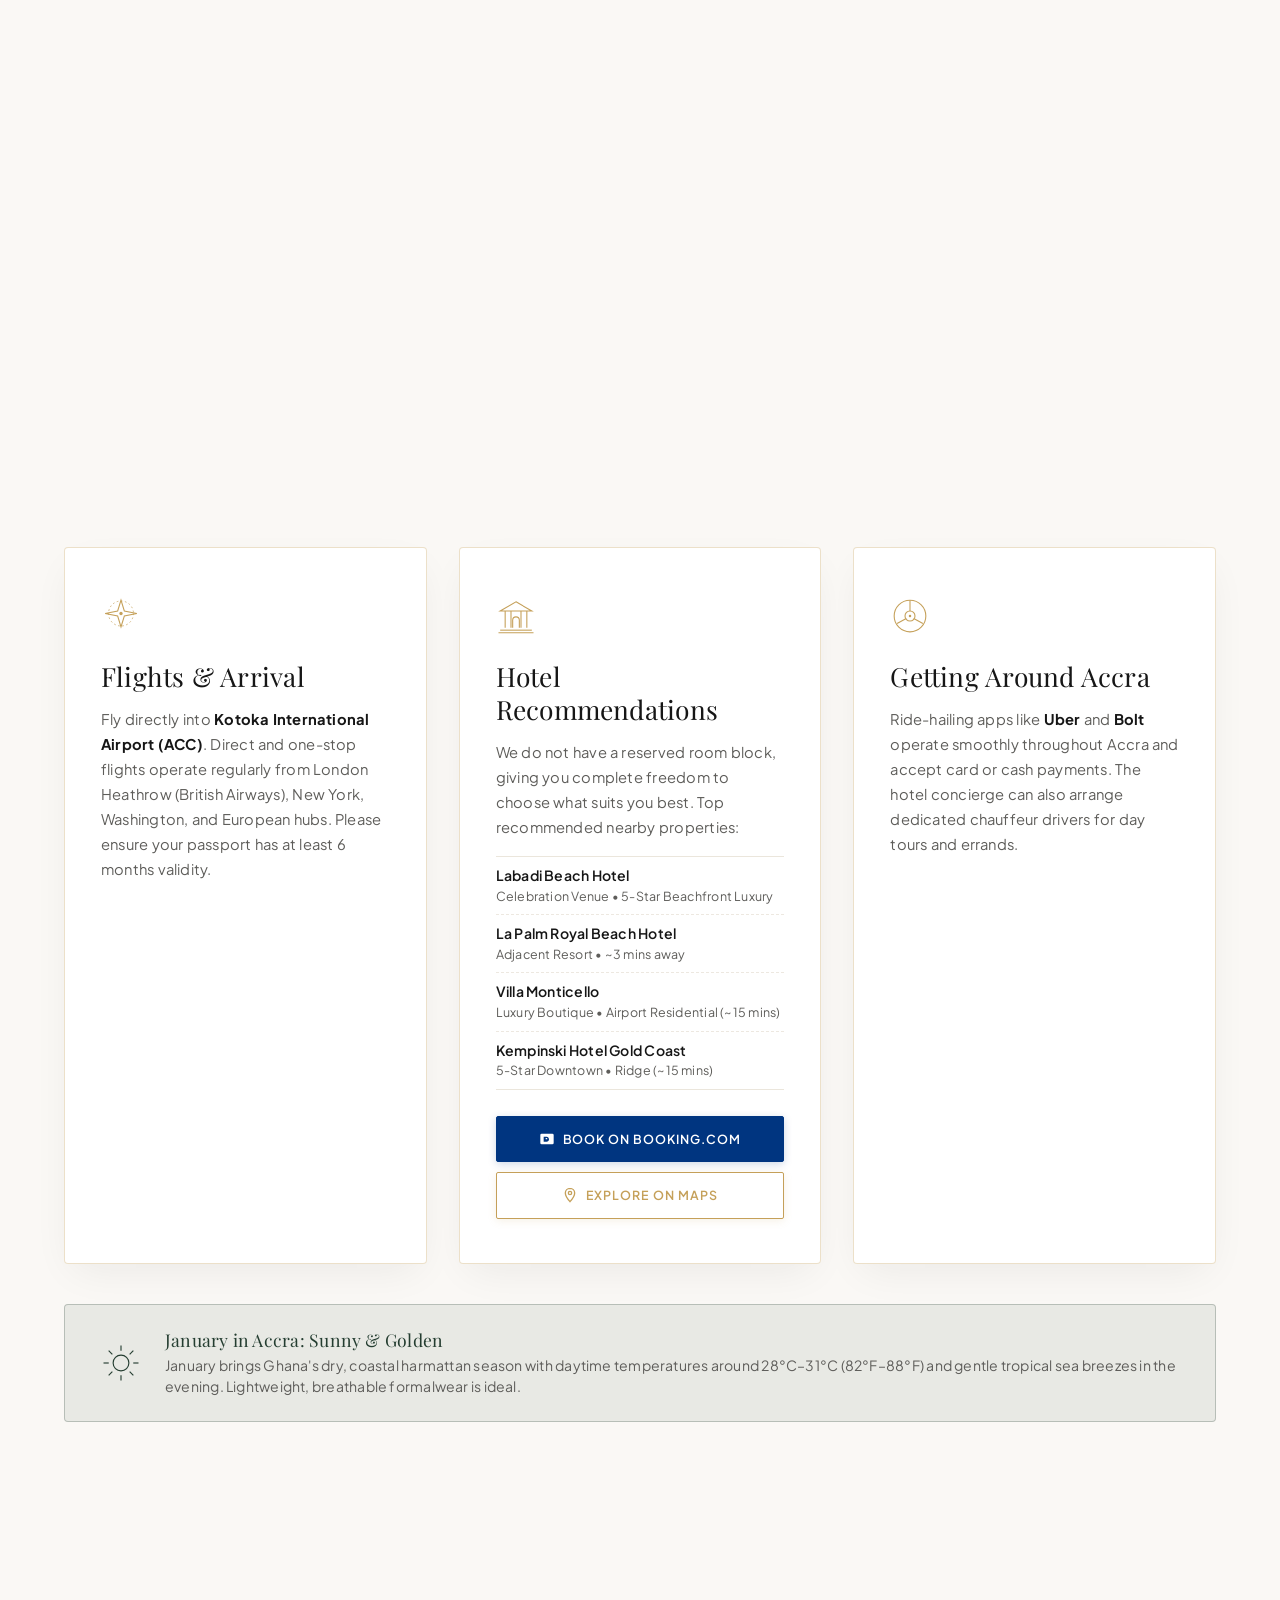
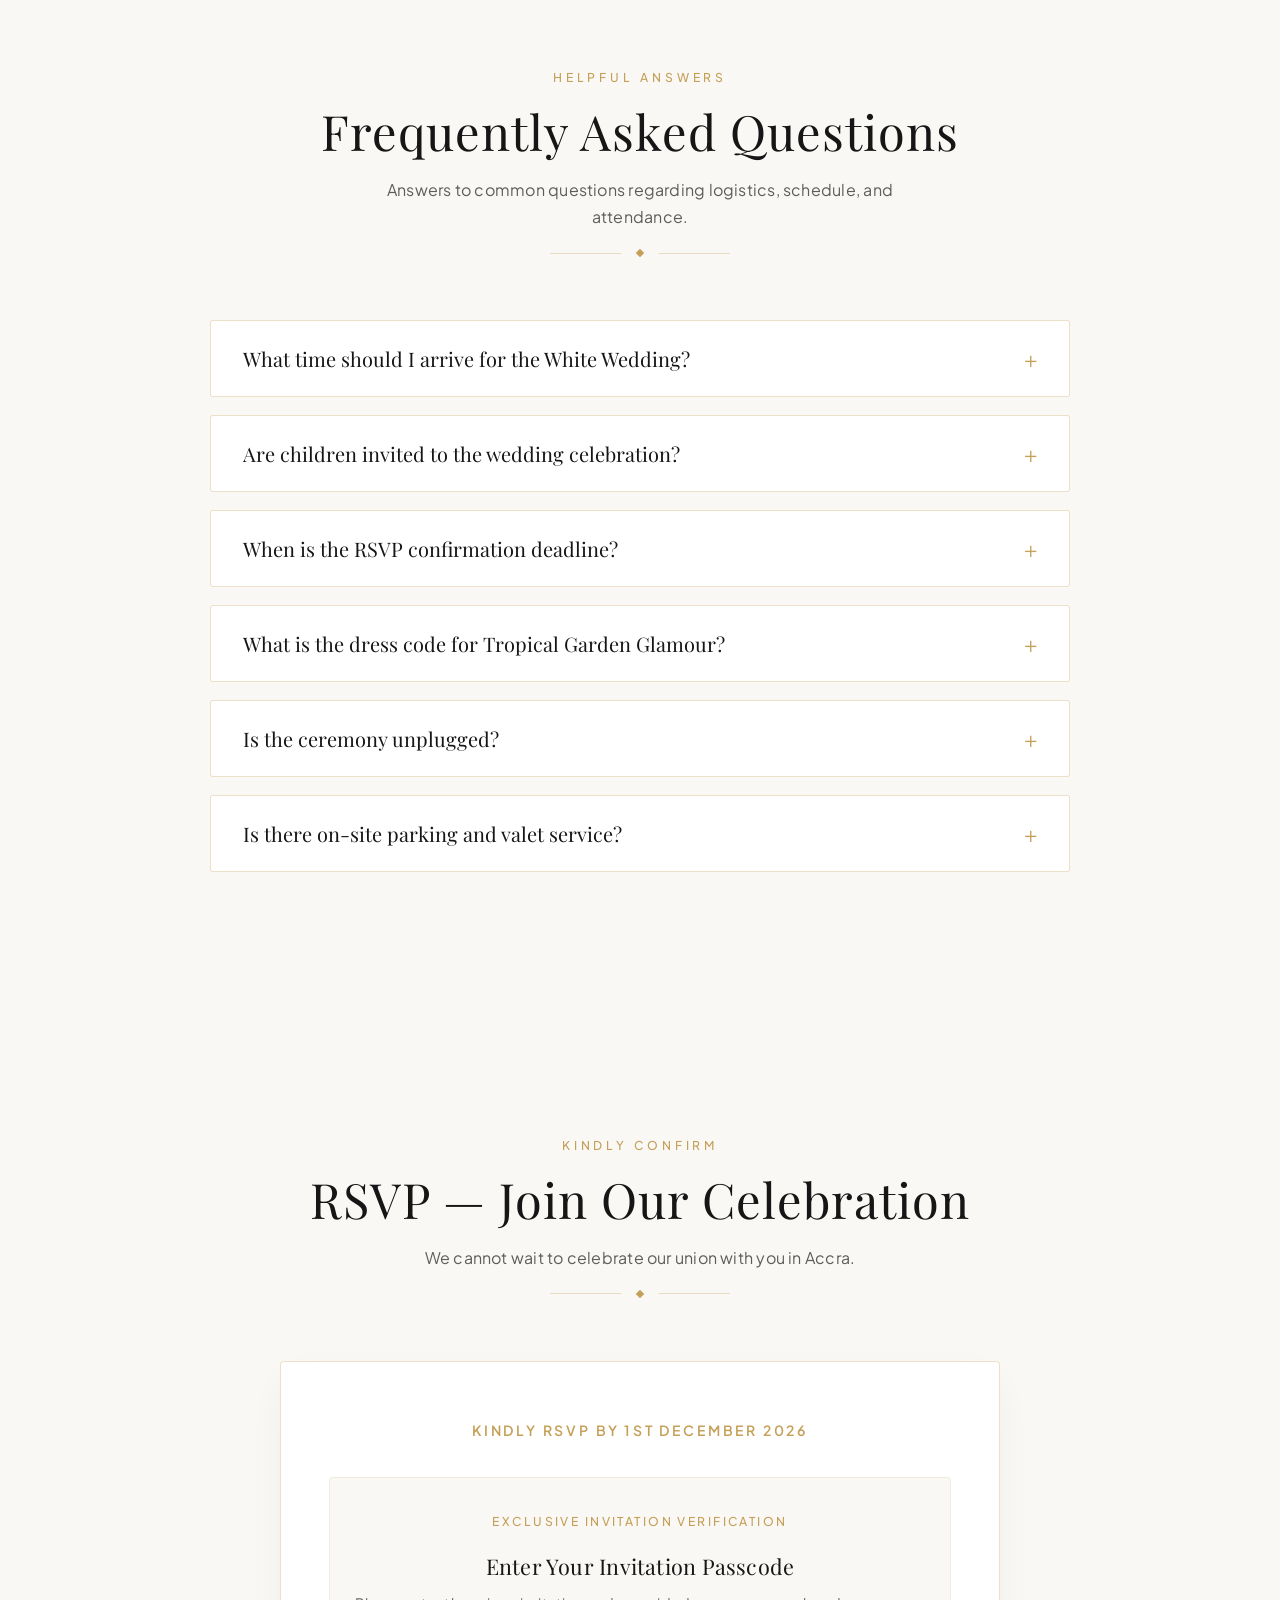
==== commit 79af4fa9: "Refine Milestones 2, 3, and 4 narrative and captions for privacy and timeless romance" ====
--- a/index.html
+++ b/index.html
@@ -506,11 +506,11 @@
             <span class="story-milestone-badge">2016 &bull; Milestones</span>
             <h3 class="story-milestone-title">Full-Circle Beginnings</h3>
             <p>
-              Before university parted our paths across continents, we celebrated milestone moments that anchored our hearts—from Kevin’s 18th birthday right at the Labadi Beach Hotel grounds where we will exchange our vows, to our high school Leavers Dinner, completely inseparable.
+              Before life took us across different continents, we shared milestone moments that anchored our hearts—from early celebrations on the very shores where we will soon exchange our vows, to our high school graduation, completely inseparable.
             </p>
             <div class="story-milestone-location">
               <svg width="12" height="12" viewBox="0 0 24 24" fill="none" stroke="currentColor" stroke-width="2" stroke-linecap="round" stroke-linejoin="round"><path d="M21 10c0 7-9 13-9 13s-9-6-9-13a9 9 0 0 1 18 0z"></path><circle cx="12" cy="10" r="3"></circle></svg>
-              <span>Labadi Beach Hotel &amp; Accra</span>
+              <span>Accra, Ghana</span>
             </div>
           </div>
         </div>
@@ -580,20 +580,20 @@
             <!-- Synchronized Captions Track -->
             <div class="story-frame-captions">
               <div class="story-frame-caption active">
-                Sheffield Visit
-                <span>United Kingdom &bull; University Years</span>
+                University Visits
+                <span>United Kingdom</span>
               </div>
               <div class="story-frame-caption">
                 Island Reunions
-                <span>St. George's, Grenada &bull; 2018</span>
-              </div>
-              <div class="story-frame-caption">
-                Christmas Break in Ghana
-                <span>Holiday Break from Uni &bull; 2017</span>
-              </div>
-              <div class="story-frame-caption">
-                Reunited in Ghana
-                <span>Holiday Breaks from Uni &bull; 2018</span>
+                <span>Caribbean Getaways &bull; 2018</span>
+              </div>
+              <div class="story-frame-caption">
+                Holiday Reunions
+                <span>Home in Ghana &bull; 2017</span>
+              </div>
+              <div class="story-frame-caption">
+                Reunited at Home
+                <span>Ghana &bull; 2018</span>
               </div>
             </div>
 
@@ -611,11 +611,11 @@
             <span class="story-milestone-badge">2016 – 2019 &bull; Long Distance</span>
             <h3 class="story-milestone-title">Oceans Apart, Hearts Anchored</h3>
             <p>
-              University took us thousands of miles apart—Kevin to the University of Sheffield in England, and Shannel to St. George's University in Grenada to study medicine. Through 5-hour time differences, grueling exam seasons, and precious transatlantic flights, our commitment only grew stronger. We faced challenges that tested our relationship like never before, but we decided to push through and give each other a real chance, looking forward to a future without distance.
+              University took us thousands of miles apart, placing an ocean and multiple time zones between us. Through transatlantic flights, countless late-night calls, and holidays spent counting down the days until we could be in the same room again, our commitment only deepened—anchored by love and the promise of a future without distance.
             </p>
             <div class="story-milestone-location">
               <svg width="12" height="12" viewBox="0 0 24 24" fill="none" stroke="currentColor" stroke-width="2" stroke-linecap="round" stroke-linejoin="round"><path d="M21 10c0 7-9 13-9 13s-9-6-9-13a9 9 0 0 1 18 0z"></path><circle cx="12" cy="10" r="3"></circle></svg>
-              <span>Sheffield, UK &amp; St. George's, Grenada</span>
+              <span>Across Continents &amp; Oceans</span>
             </div>
           </div>
         </div>
@@ -719,7 +719,7 @@
             <div class="story-frame-captions">
               <div class="story-frame-caption active">
                 Reunited in the UK
-                <span>Doctor &amp; Engineer &bull; Finally Together</span>
+                <span>Side by Side at Last</span>
               </div>
               <div class="story-frame-caption">
                 Dedication &amp; Progress
@@ -739,7 +739,7 @@
               </div>
               <div class="story-frame-caption">
                 Date Night in London
-                <span>Lost Oasis &bull; 2025</span>
+                <span>London Evenings &bull; 2025</span>
               </div>
               <div class="story-frame-caption">
                 London Nights
@@ -764,7 +764,7 @@
             <span class="story-milestone-badge">2020 – 2025 &bull; Together in the UK</span>
             <h3 class="story-milestone-title">Closing the Distance</h3>
             <p>
-              Determined to build our life side-by-side, Shannel faced a daunting two-year uphill battle to secure her medical doctor post in the UK. Through relentless perseverance, sleepless nights, and unwavering mutual support, she conquered the medical boards, finally bringing us into the same country.
+              Determined to build our life side-by-side, we navigated the patience and perseverance required to finally share one country. Through unwavering mutual support, the long years of distance finally came to an end—bringing us together in the UK to build the everyday life we had always dreamed of.
             </p>
             <div class="story-milestone-location">
               <svg width="12" height="12" viewBox="0 0 24 24" fill="none" stroke="currentColor" stroke-width="2" stroke-linecap="round" stroke-linejoin="round"><path d="M21 10c0 7-9 13-9 13s-9-6-9-13a9 9 0 0 1 18 0z"></path><circle cx="12" cy="10" r="3"></circle></svg>
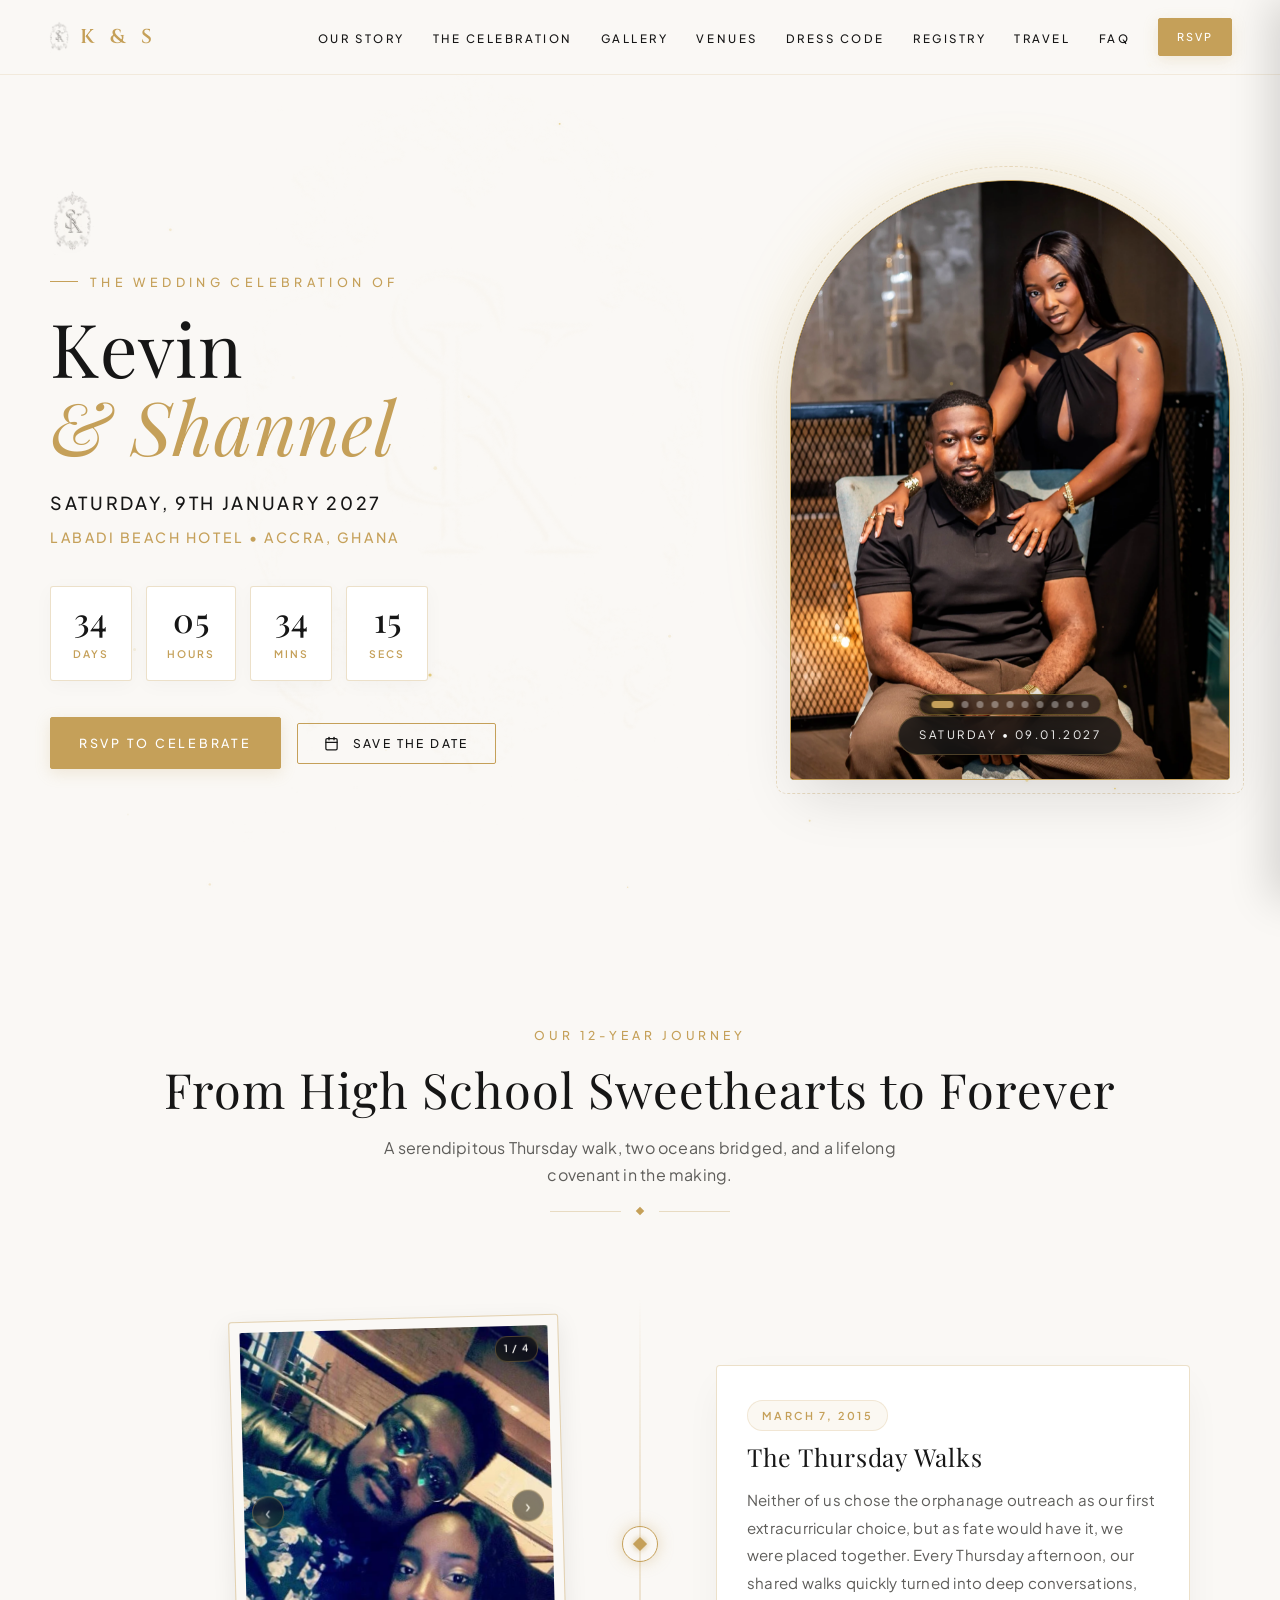
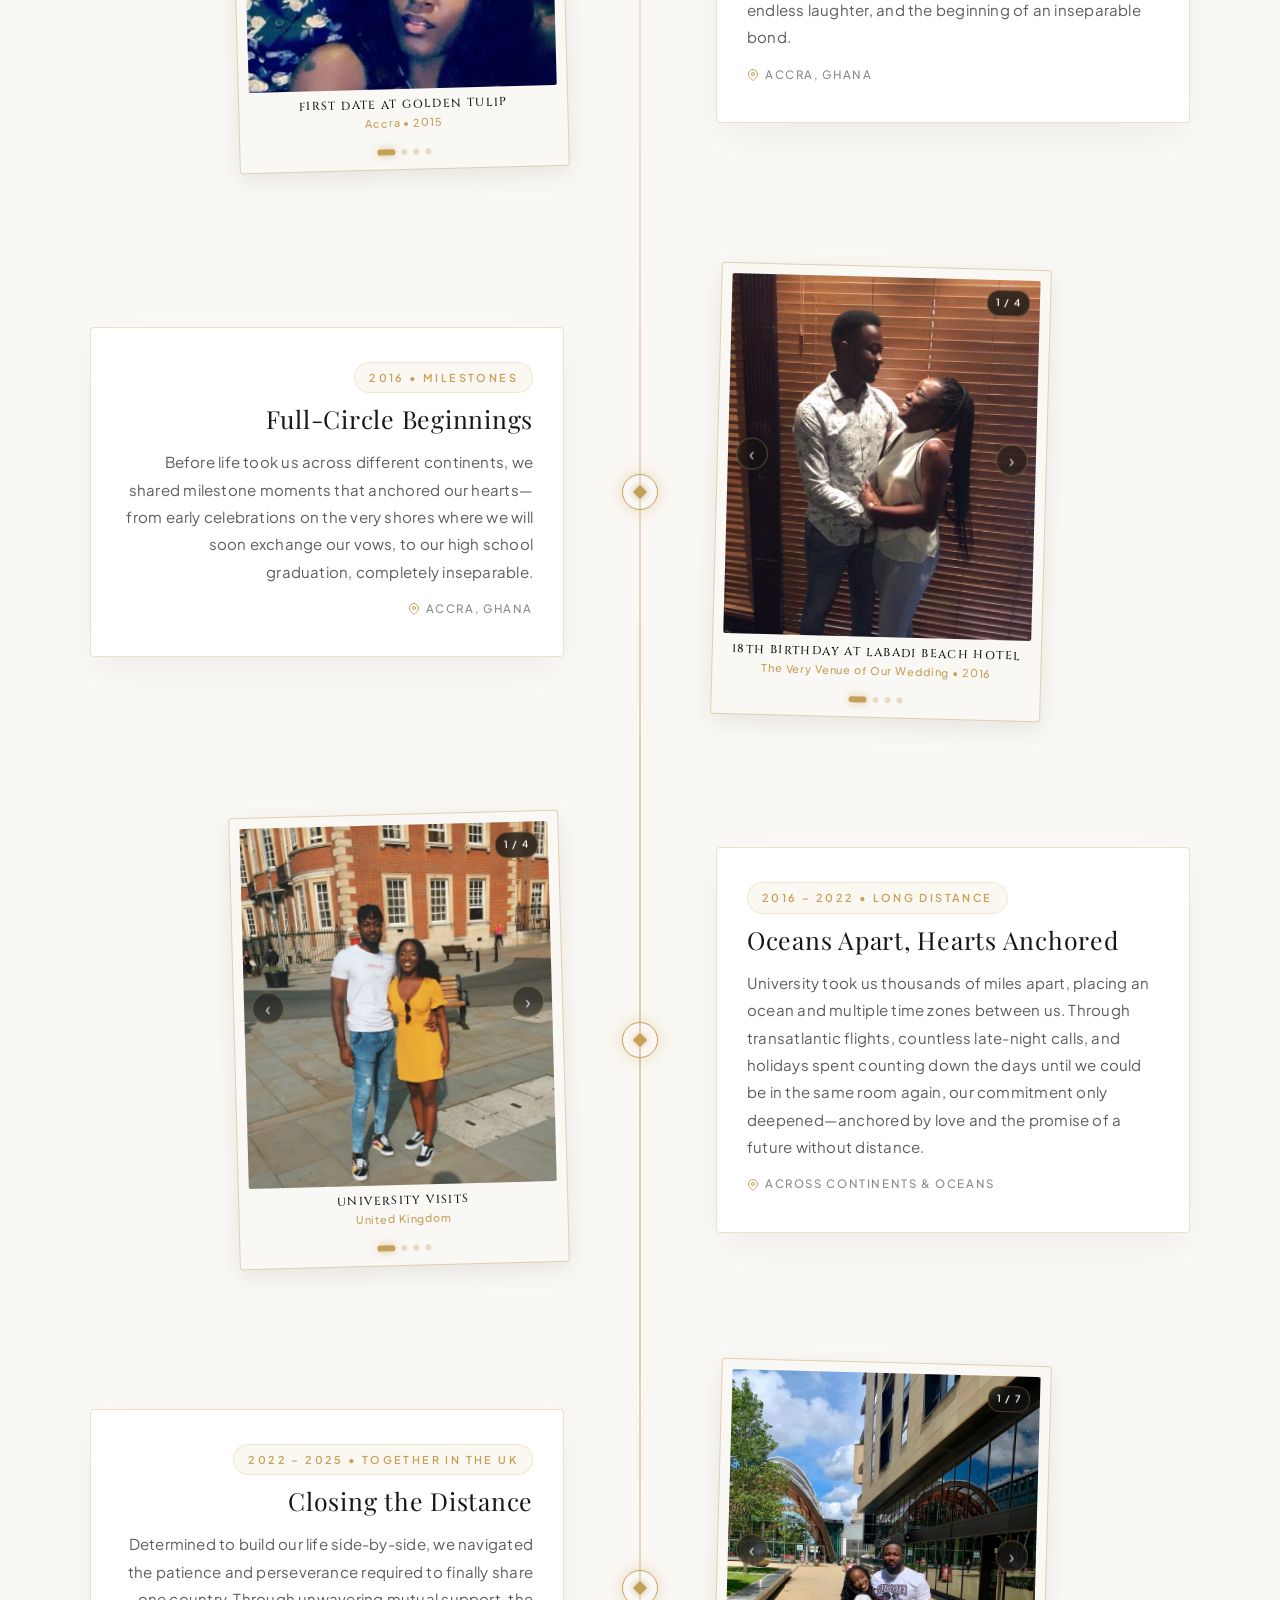
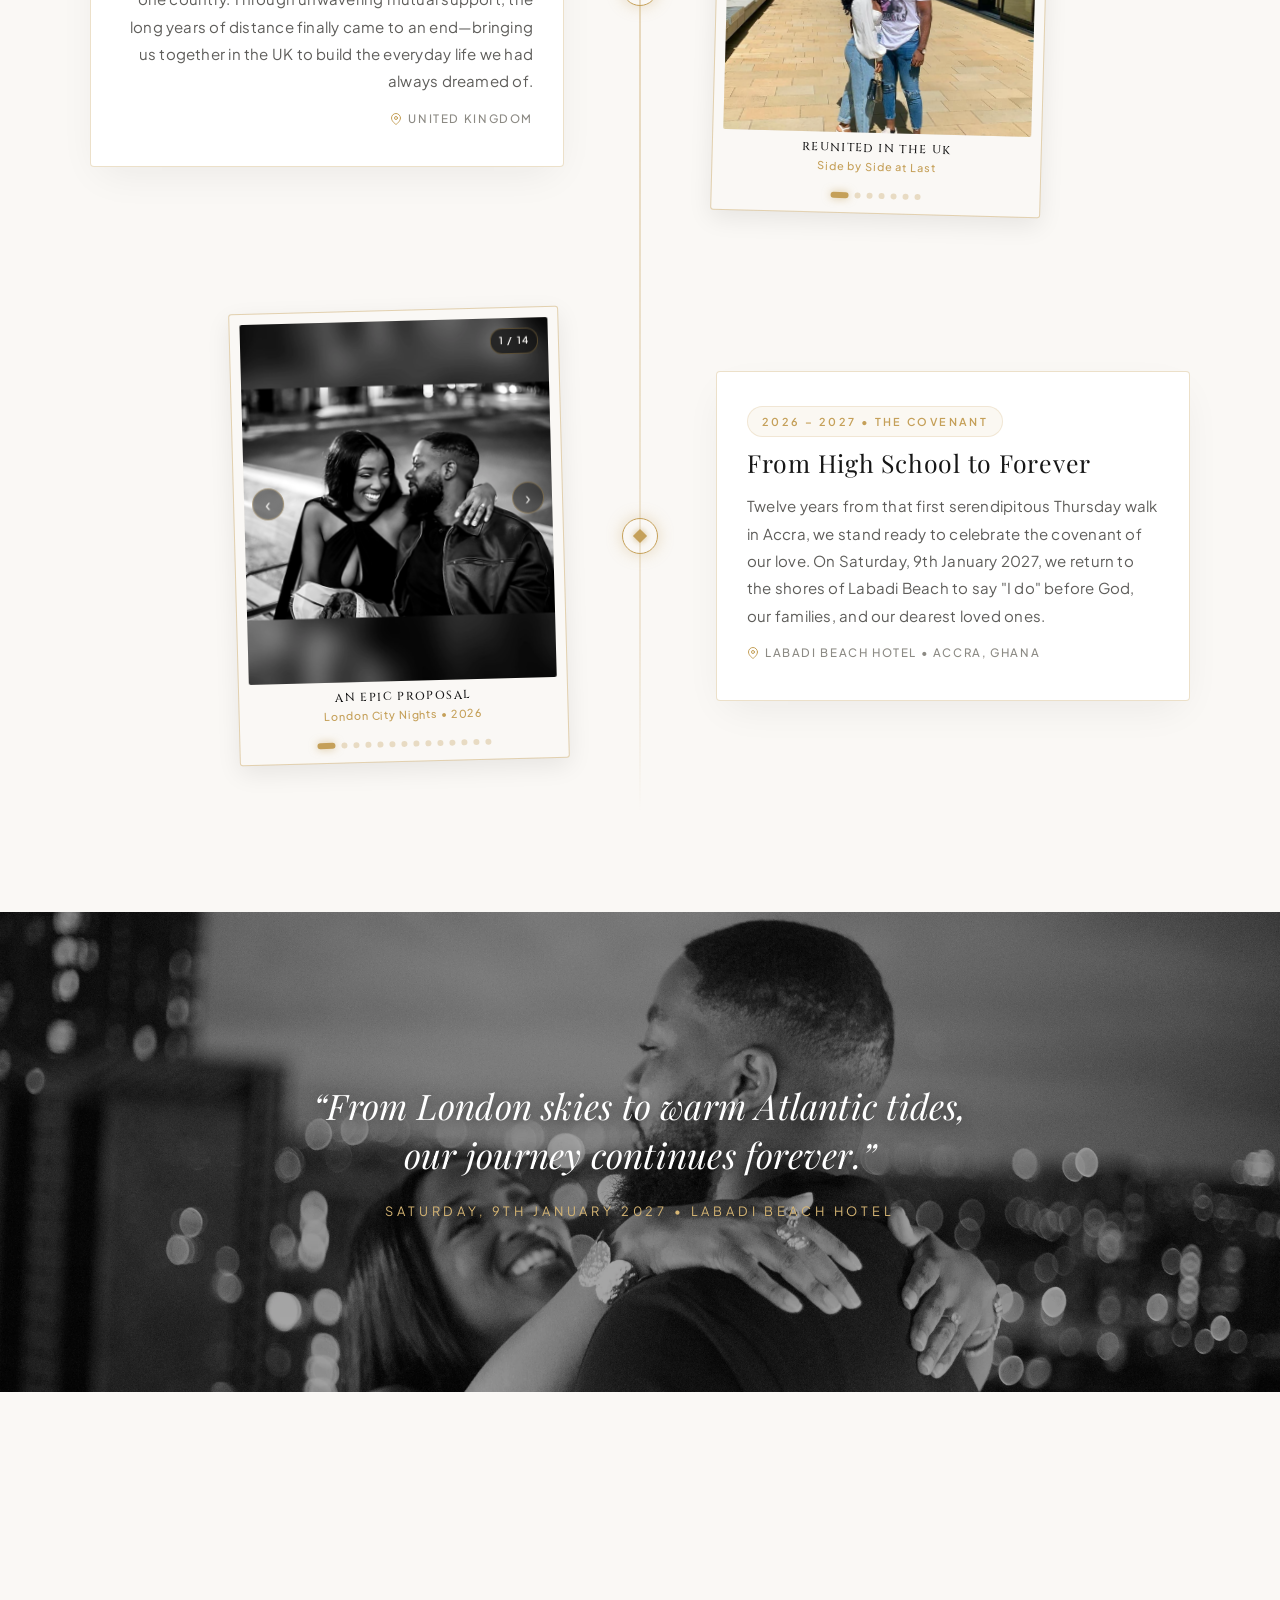
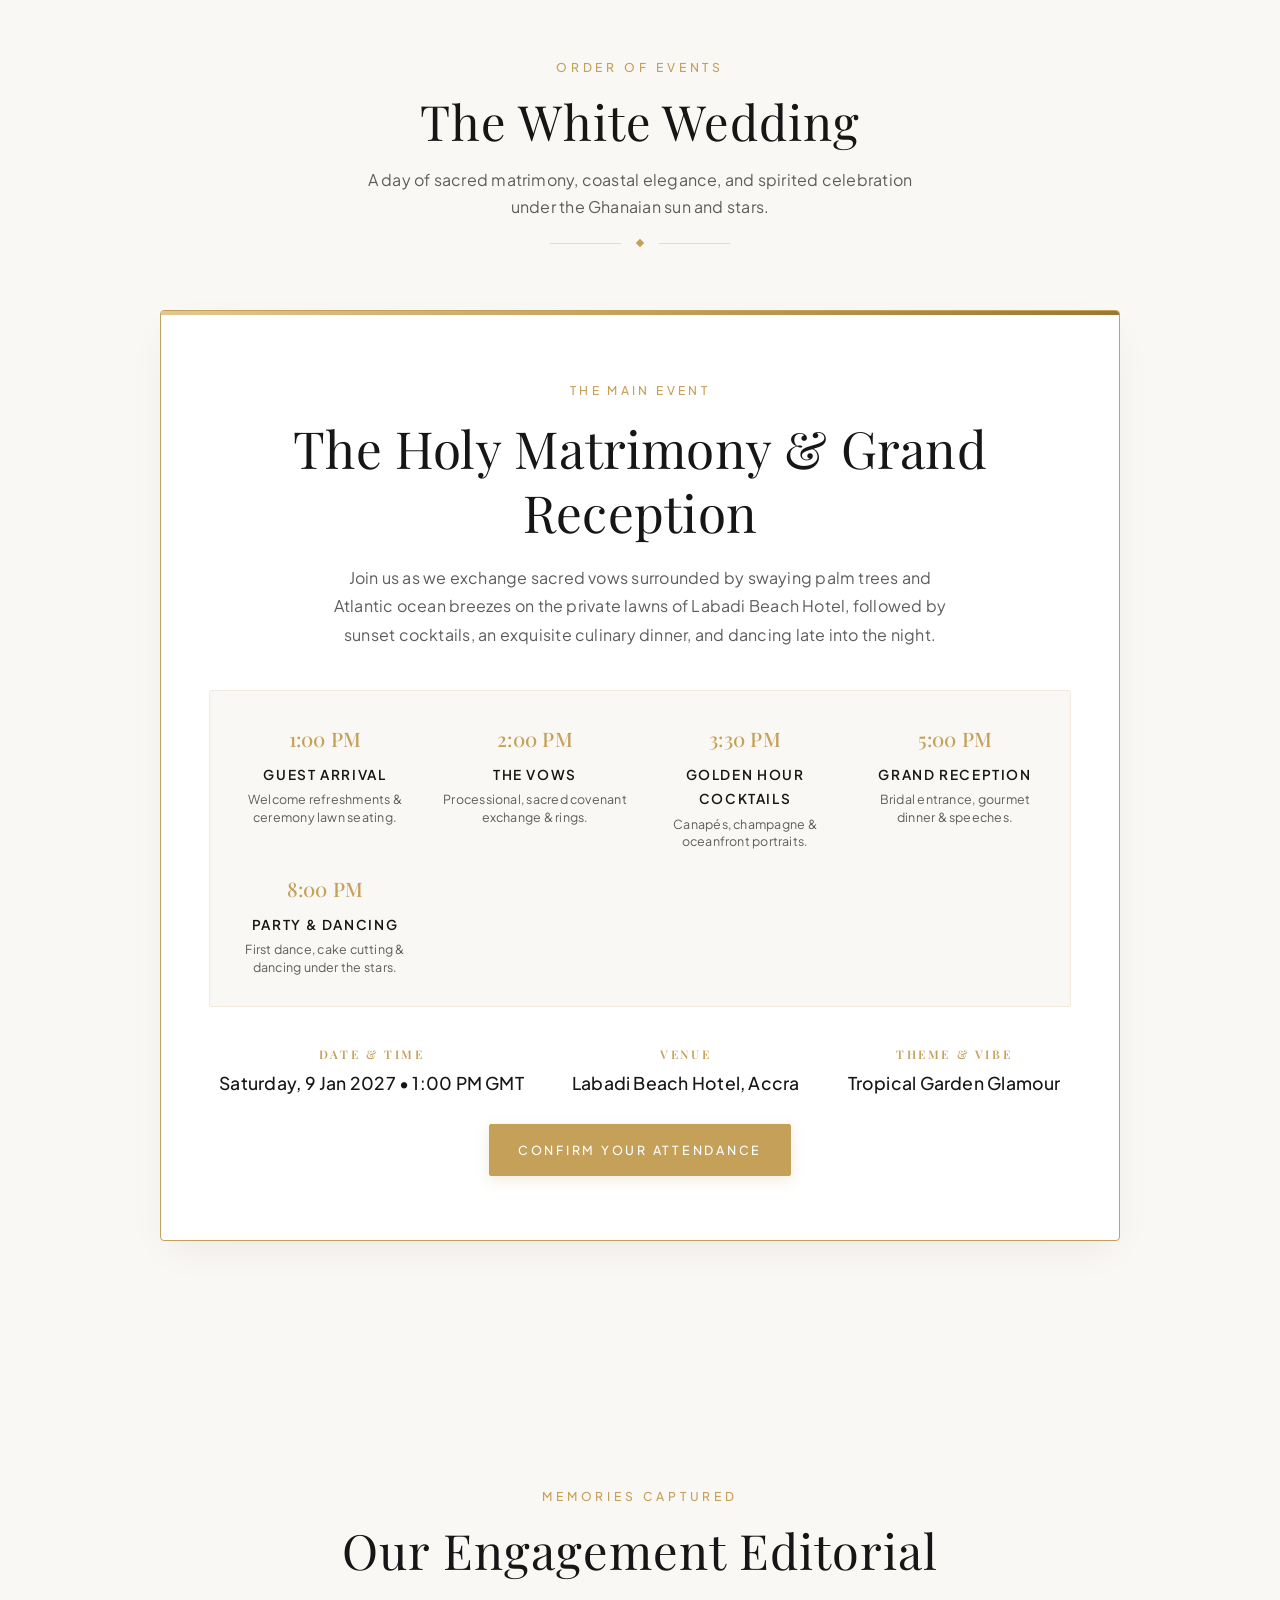
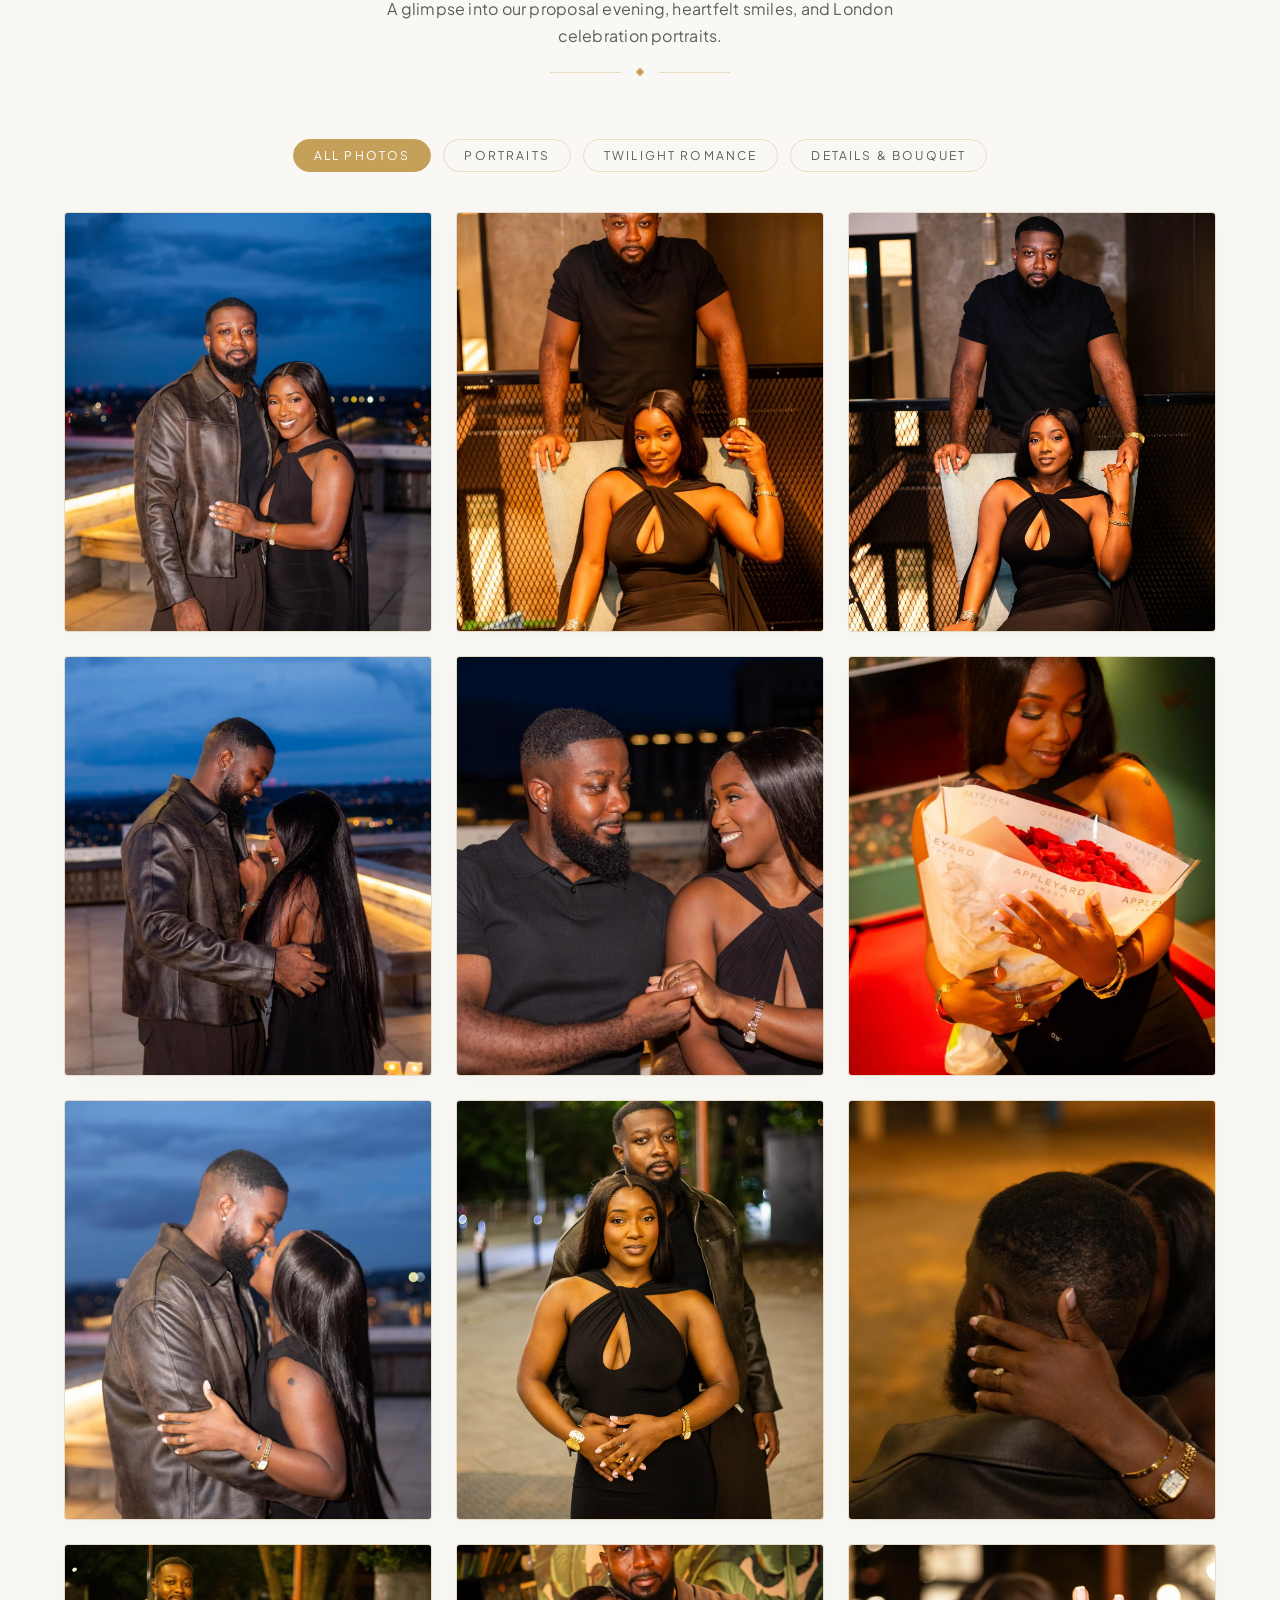
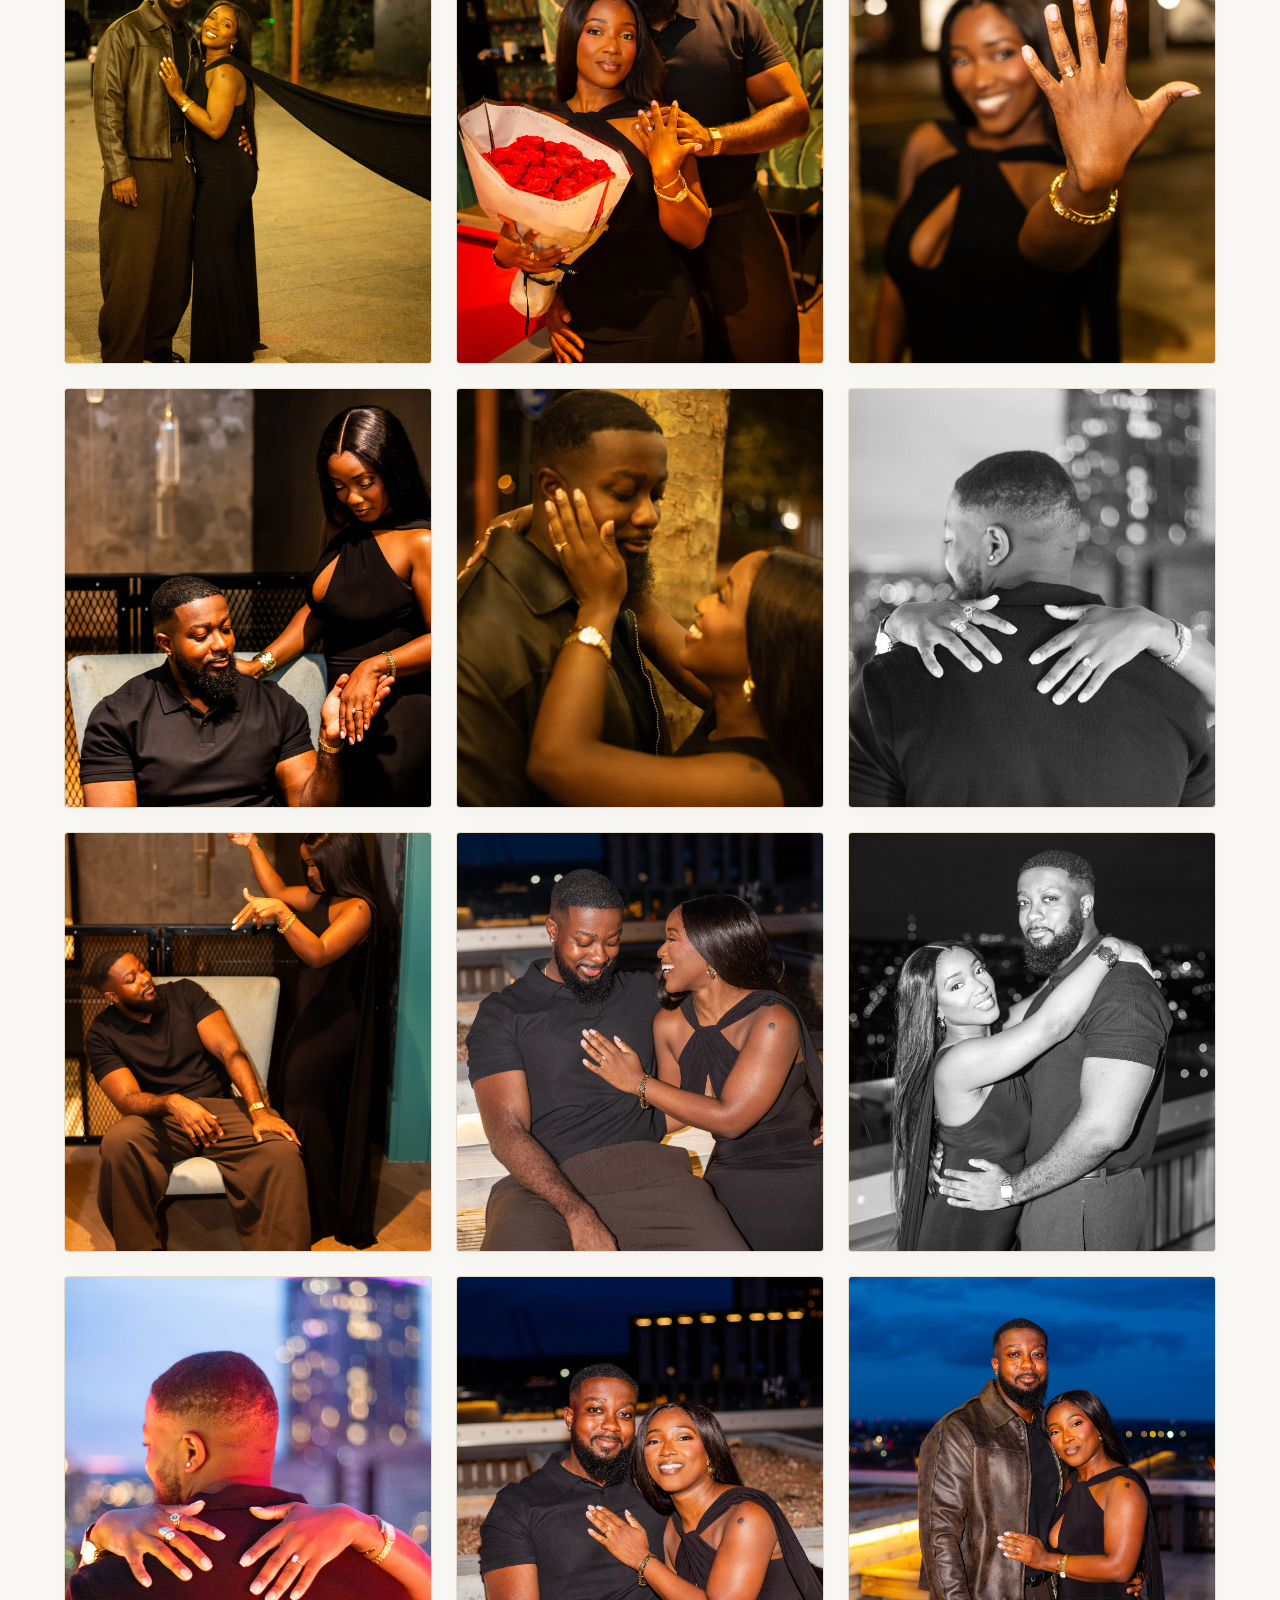
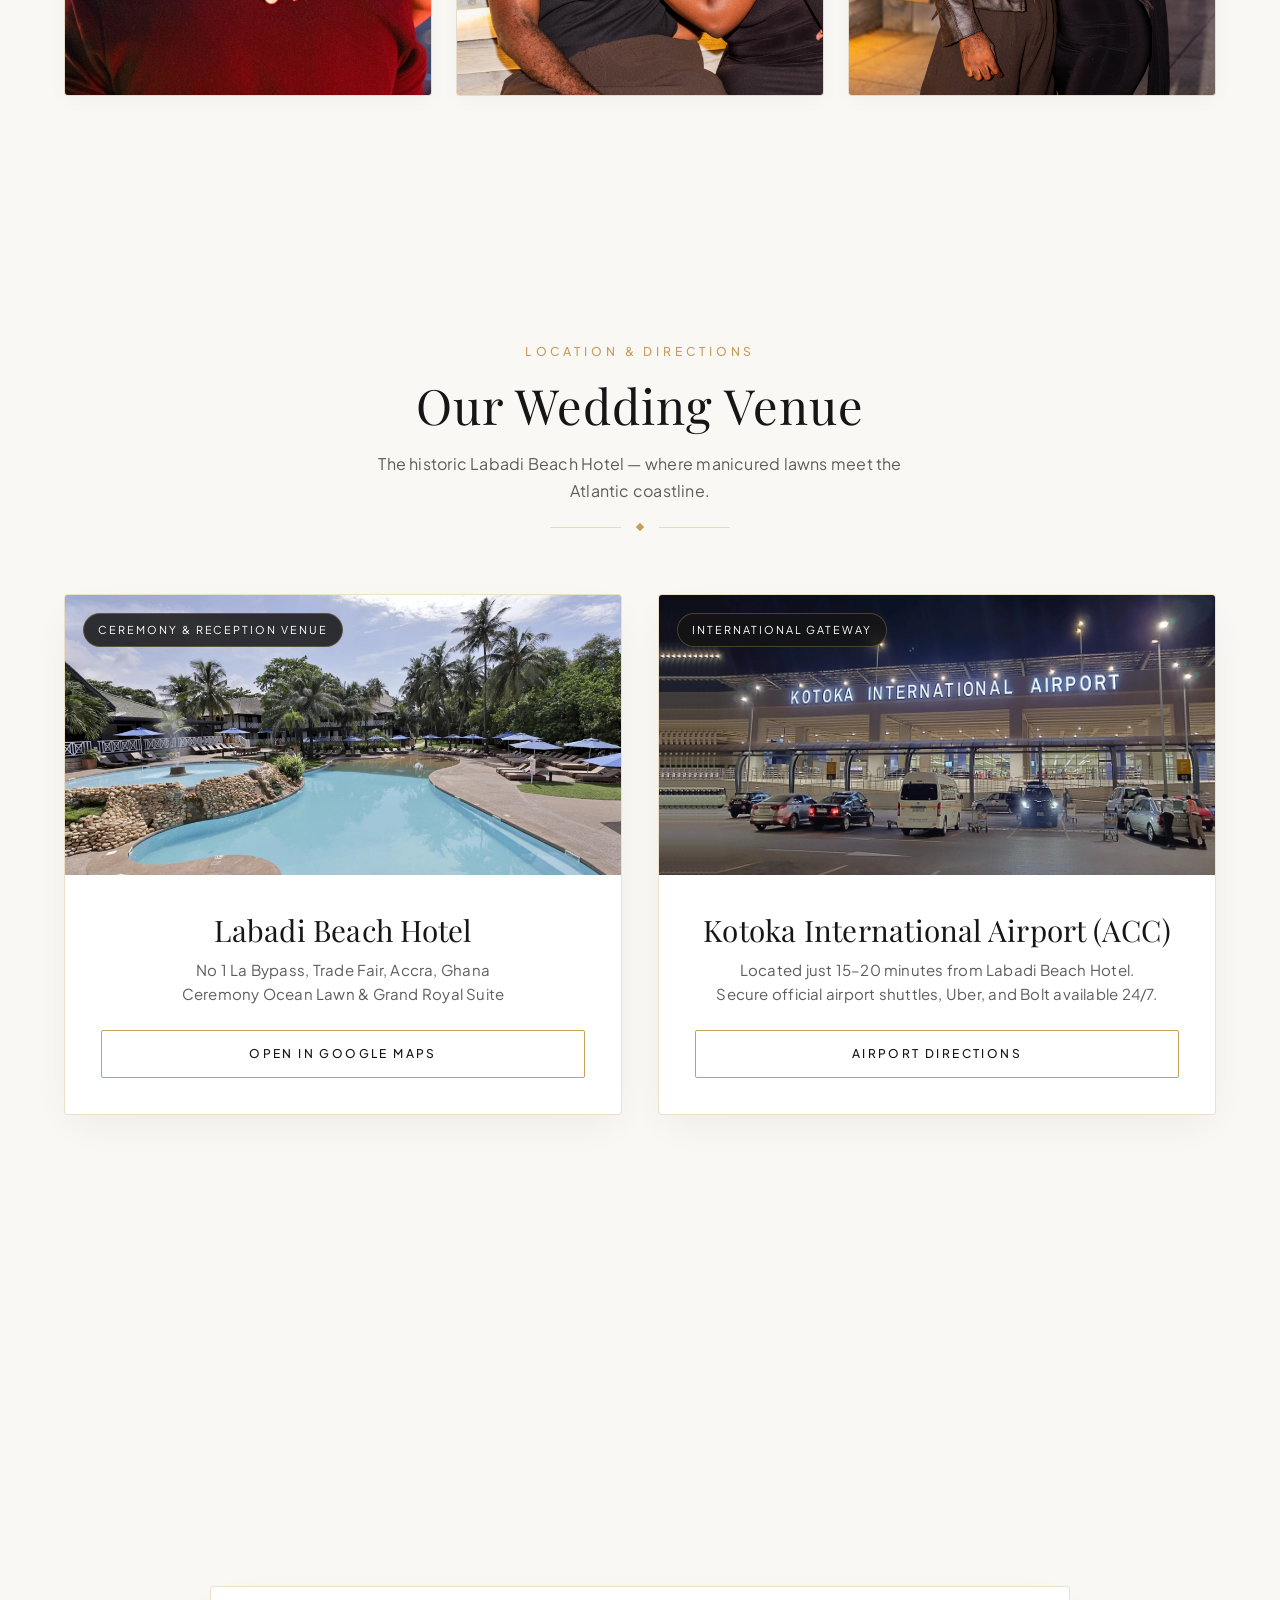
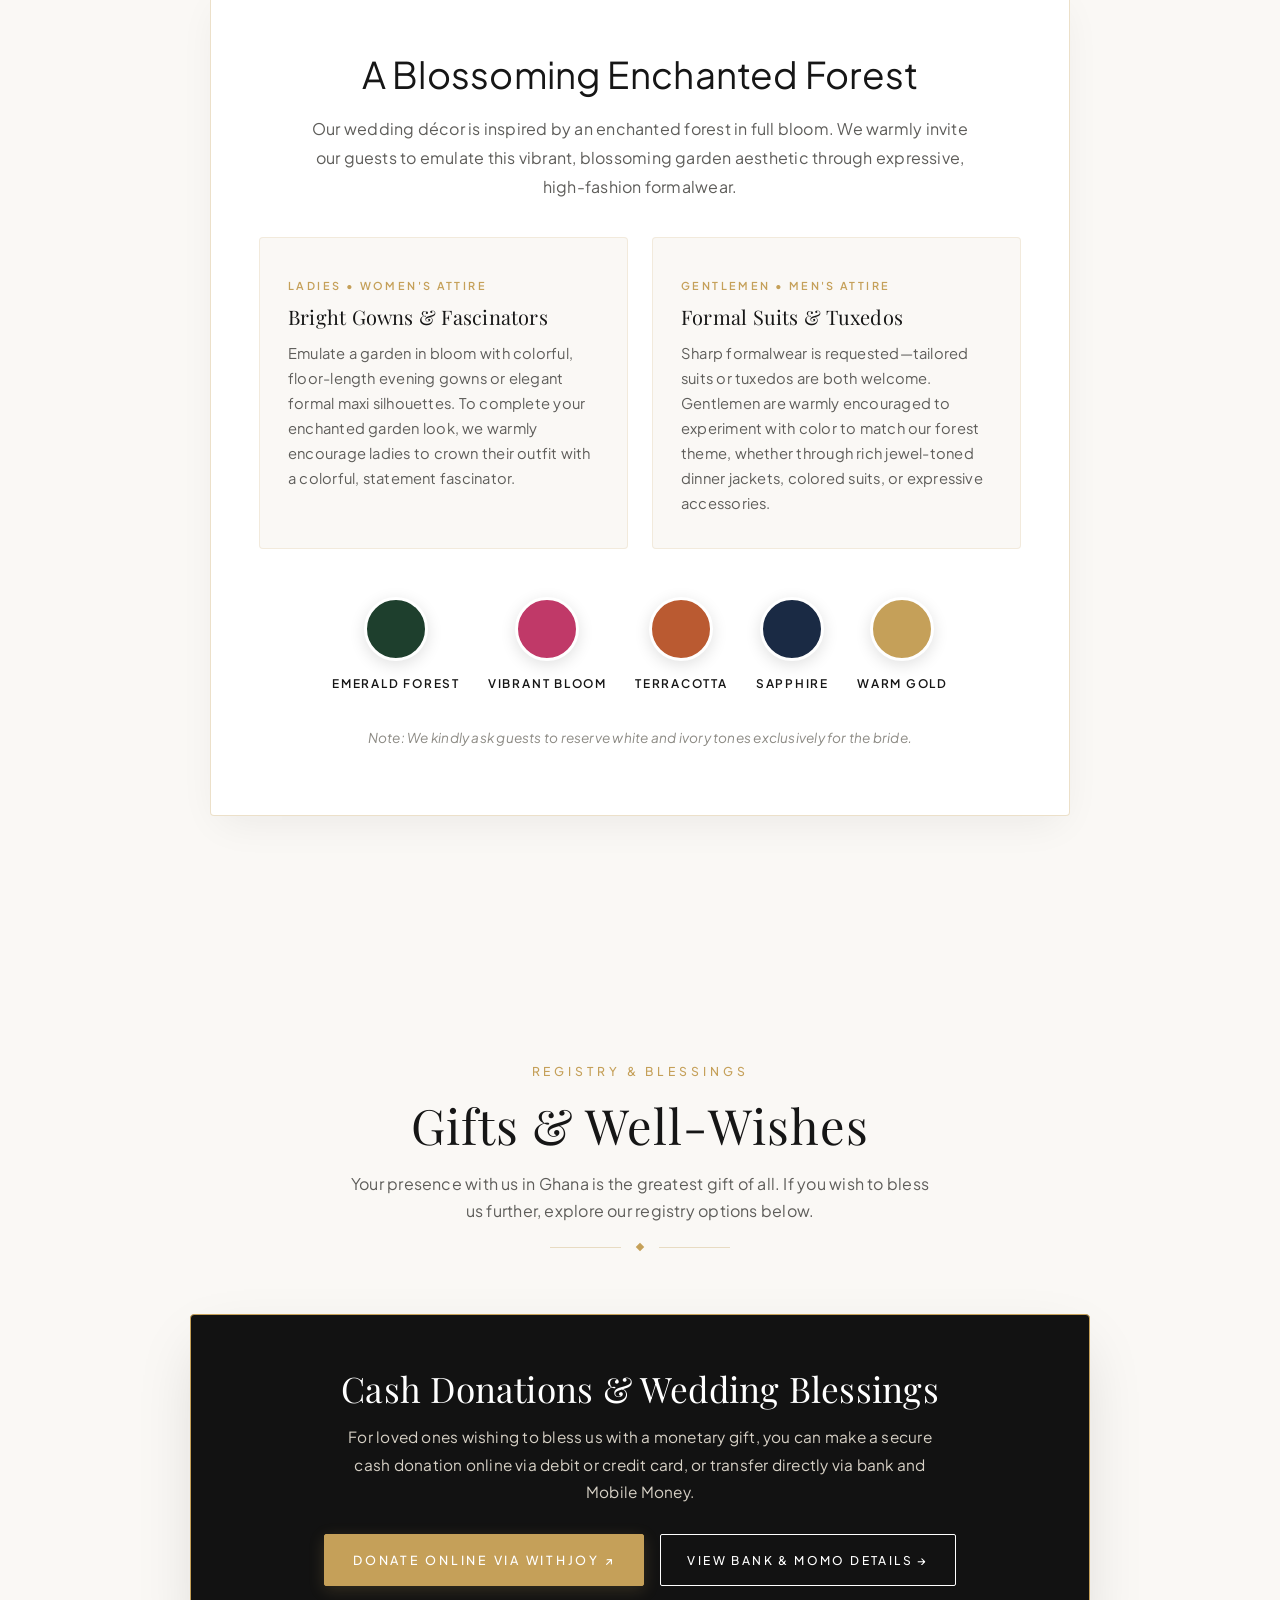
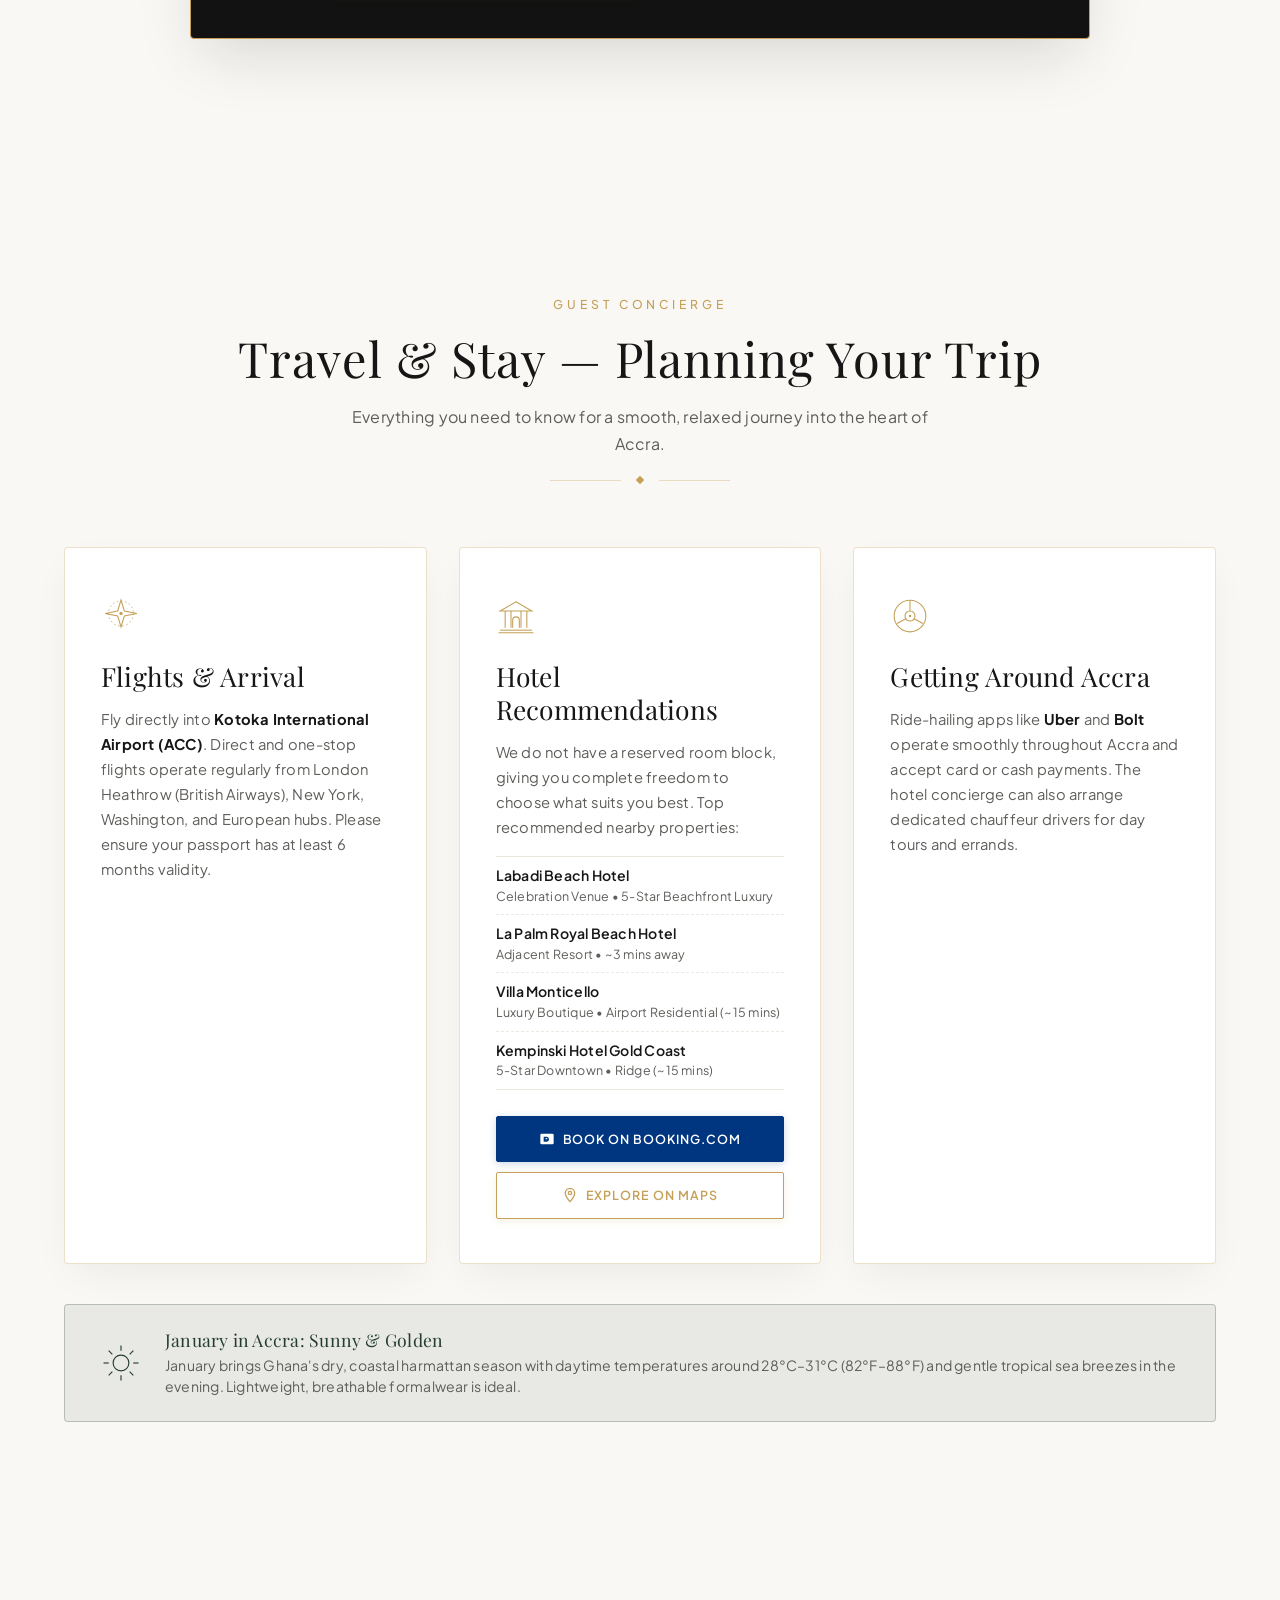
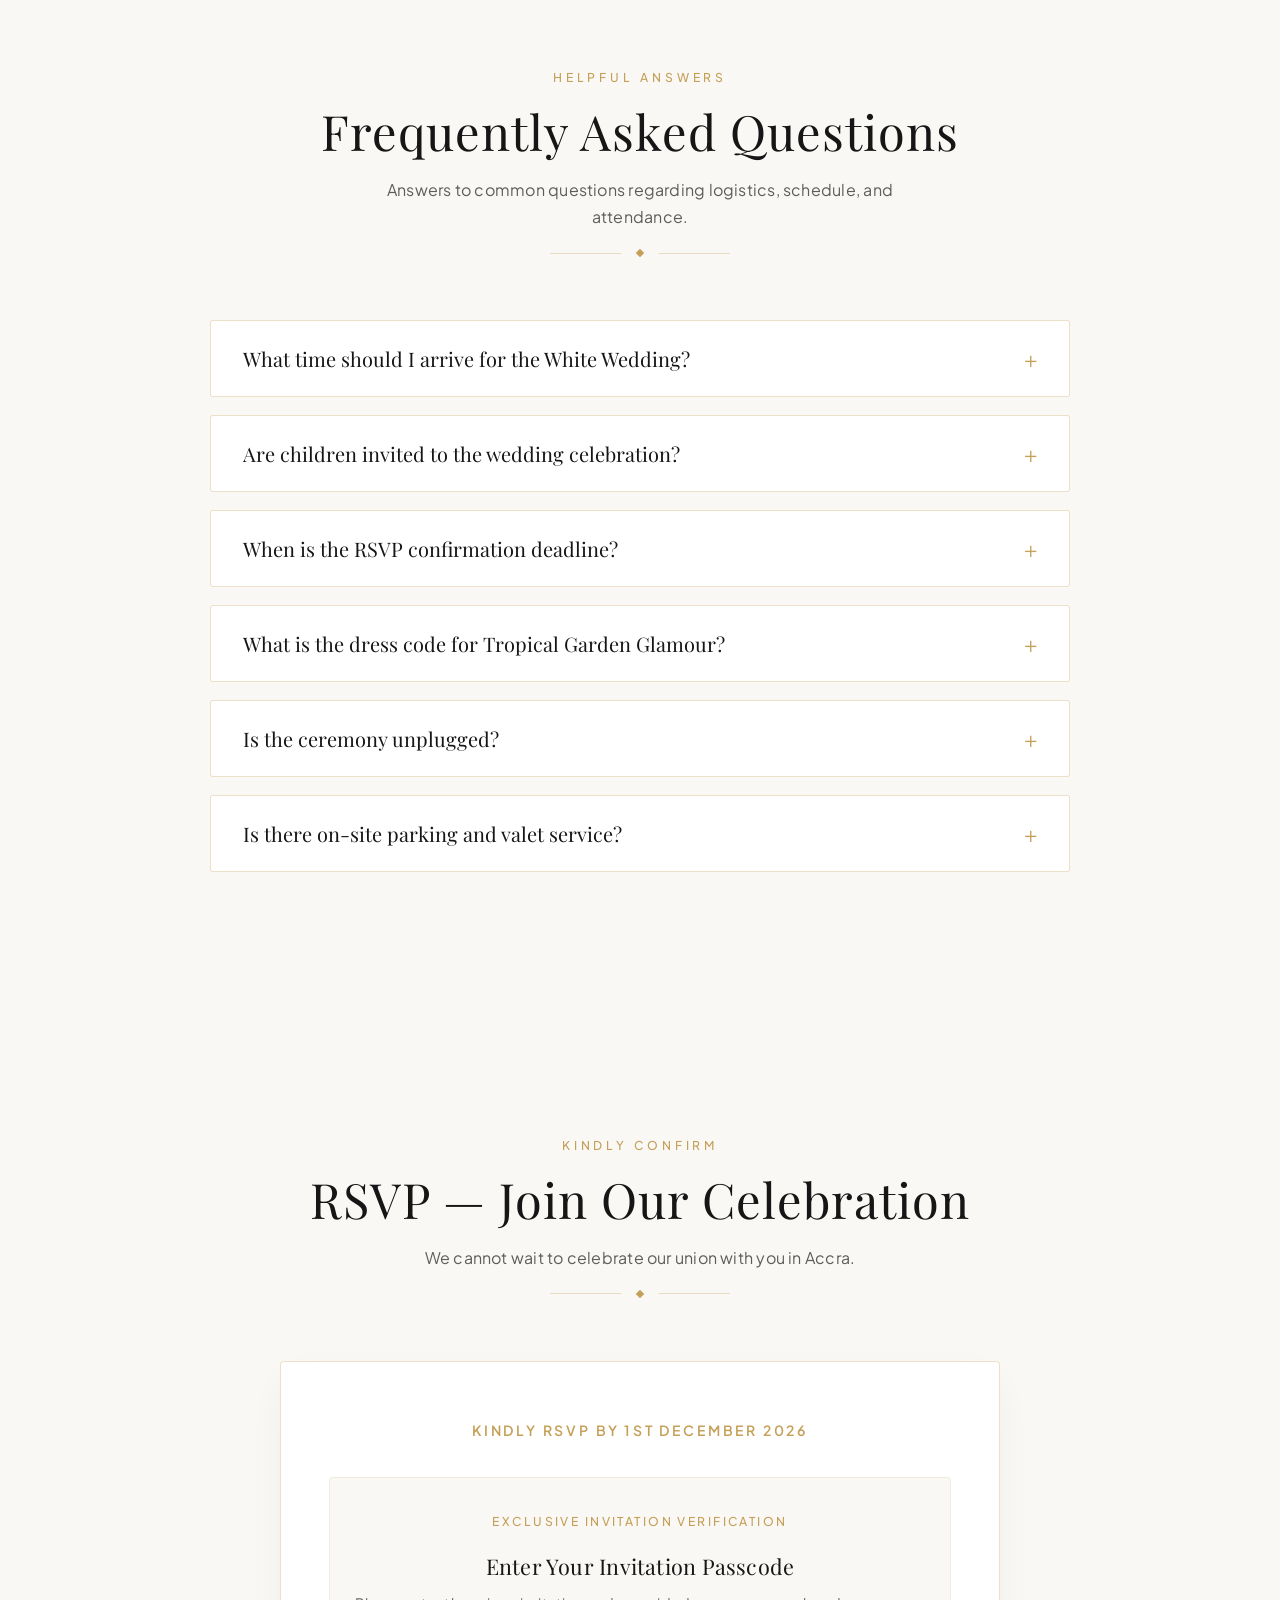
==== commit af7ba0a0: "Update Long Distance milestone years to 2016-2022 and UK years to 2022-2025" ====
--- a/index.html
+++ b/index.html
@@ -608,7 +608,7 @@
         </div>
         <div class="story-node-content">
           <div class="story-node-card">
-            <span class="story-milestone-badge">2016 – 2019 &bull; Long Distance</span>
+            <span class="story-milestone-badge">2016 – 2022 &bull; Long Distance</span>
             <h3 class="story-milestone-title">Oceans Apart, Hearts Anchored</h3>
             <p>
               University took us thousands of miles apart, placing an ocean and multiple time zones between us. Through transatlantic flights, countless late-night calls, and holidays spent counting down the days until we could be in the same room again, our commitment only deepened—anchored by love and the promise of a future without distance.
@@ -761,7 +761,7 @@
         </div>
         <div class="story-node-content">
           <div class="story-node-card">
-            <span class="story-milestone-badge">2020 – 2025 &bull; Together in the UK</span>
+            <span class="story-milestone-badge">2022 – 2025 &bull; Together in the UK</span>
             <h3 class="story-milestone-title">Closing the Distance</h3>
             <p>
               Determined to build our life side-by-side, we navigated the patience and perseverance required to finally share one country. Through unwavering mutual support, the long years of distance finally came to an end—bringing us together in the UK to build the everyday life we had always dreamed of.
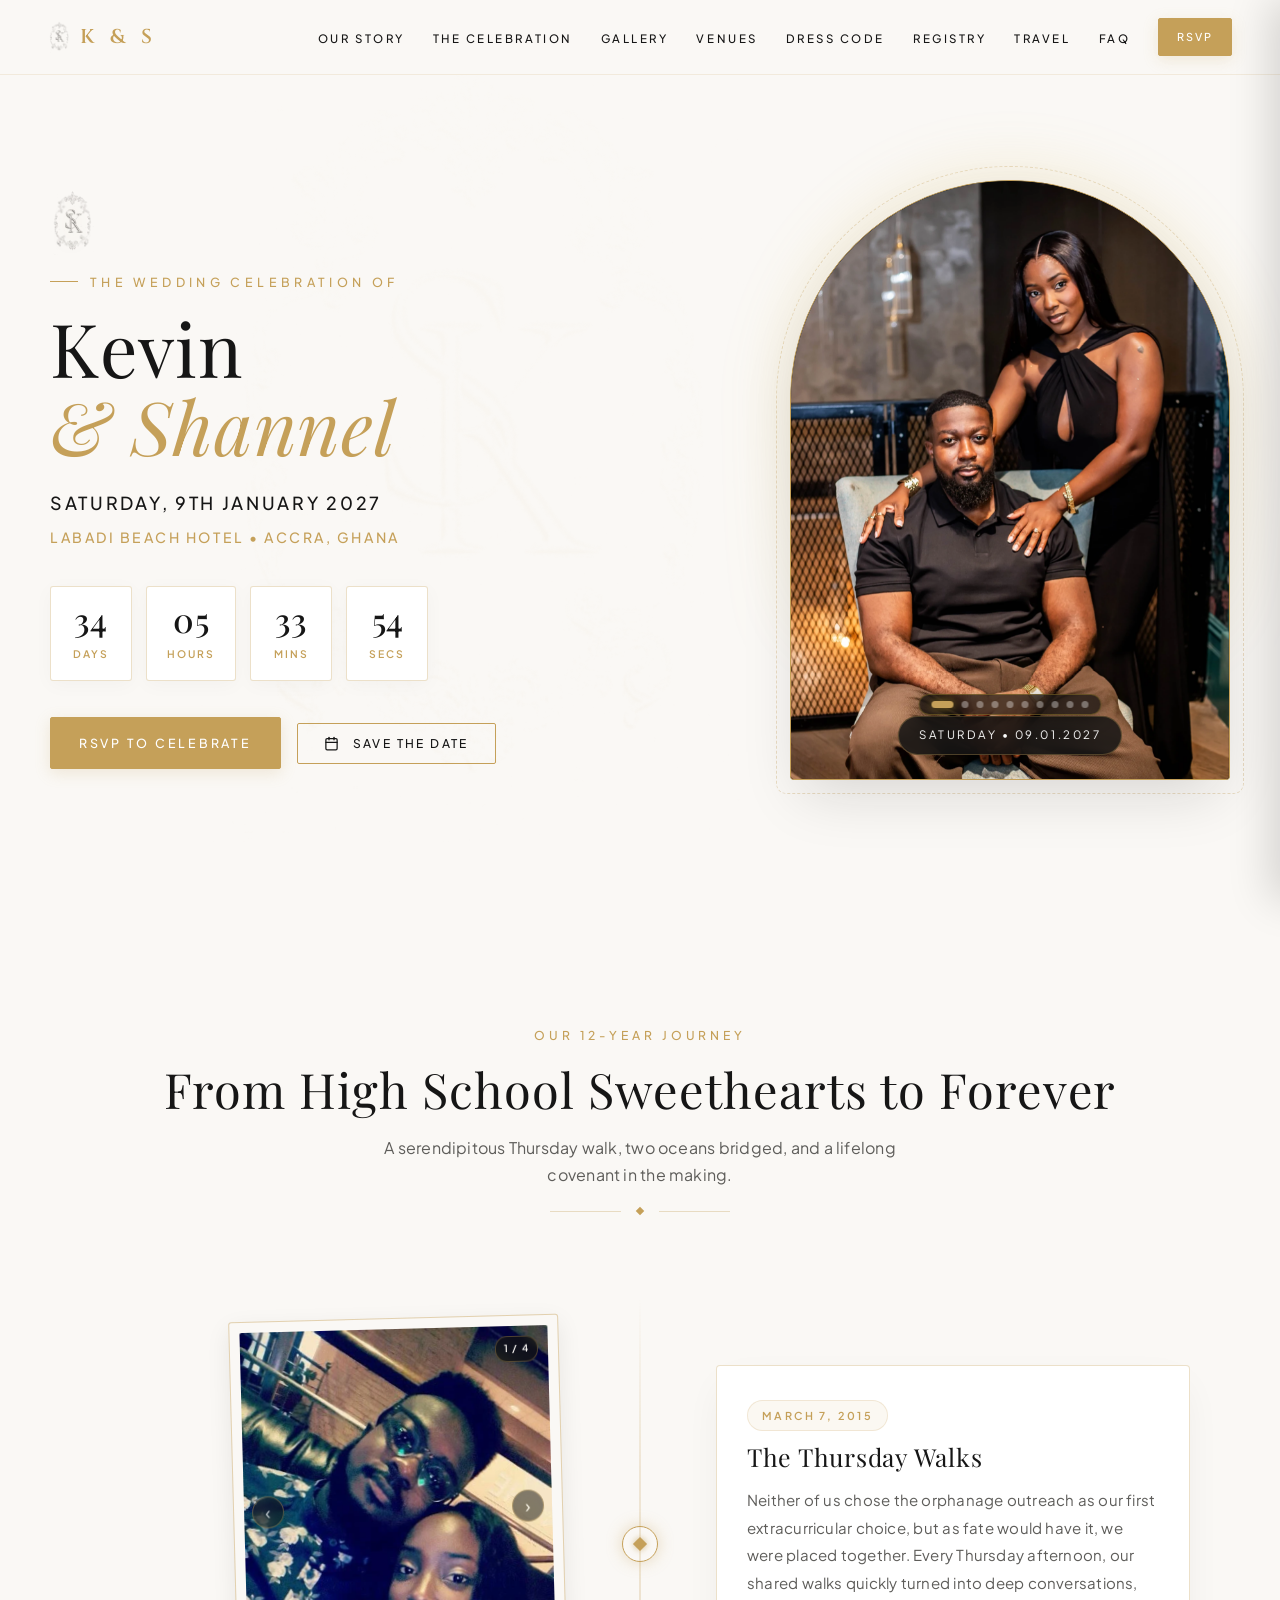
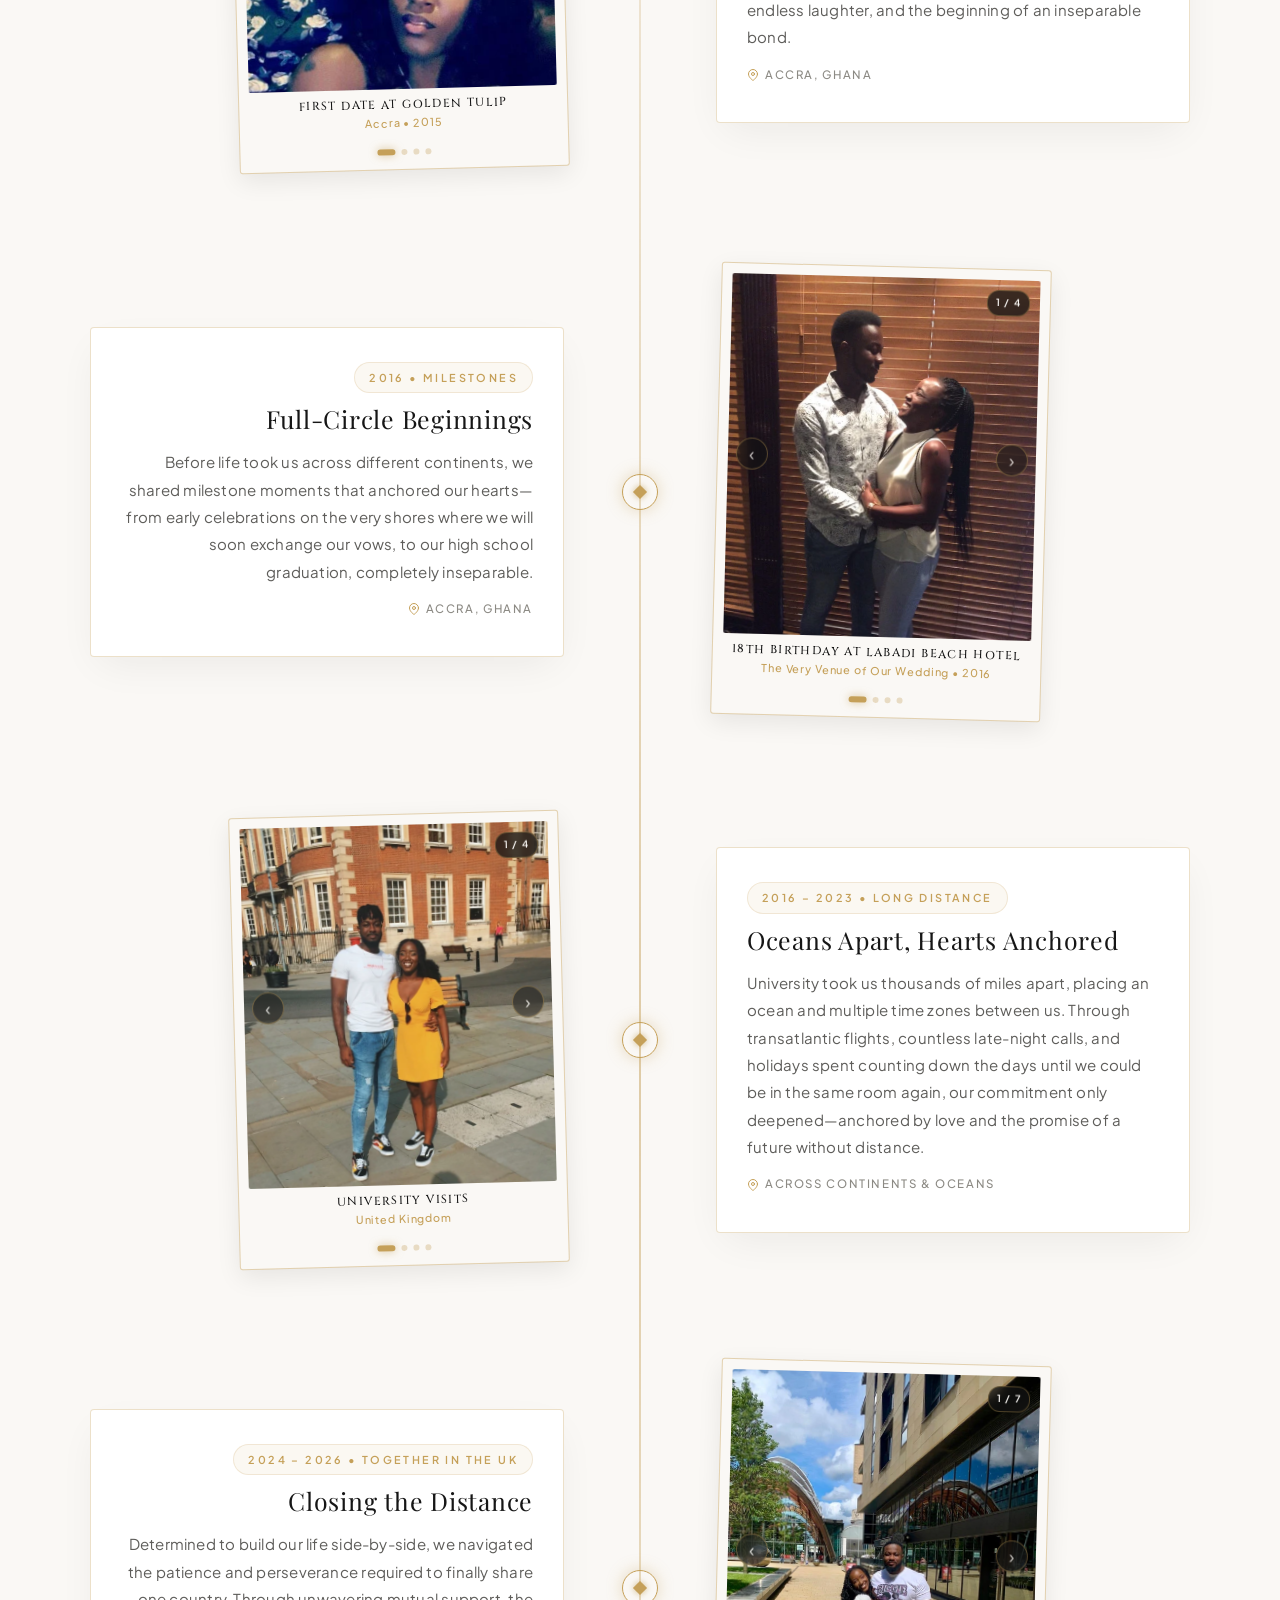
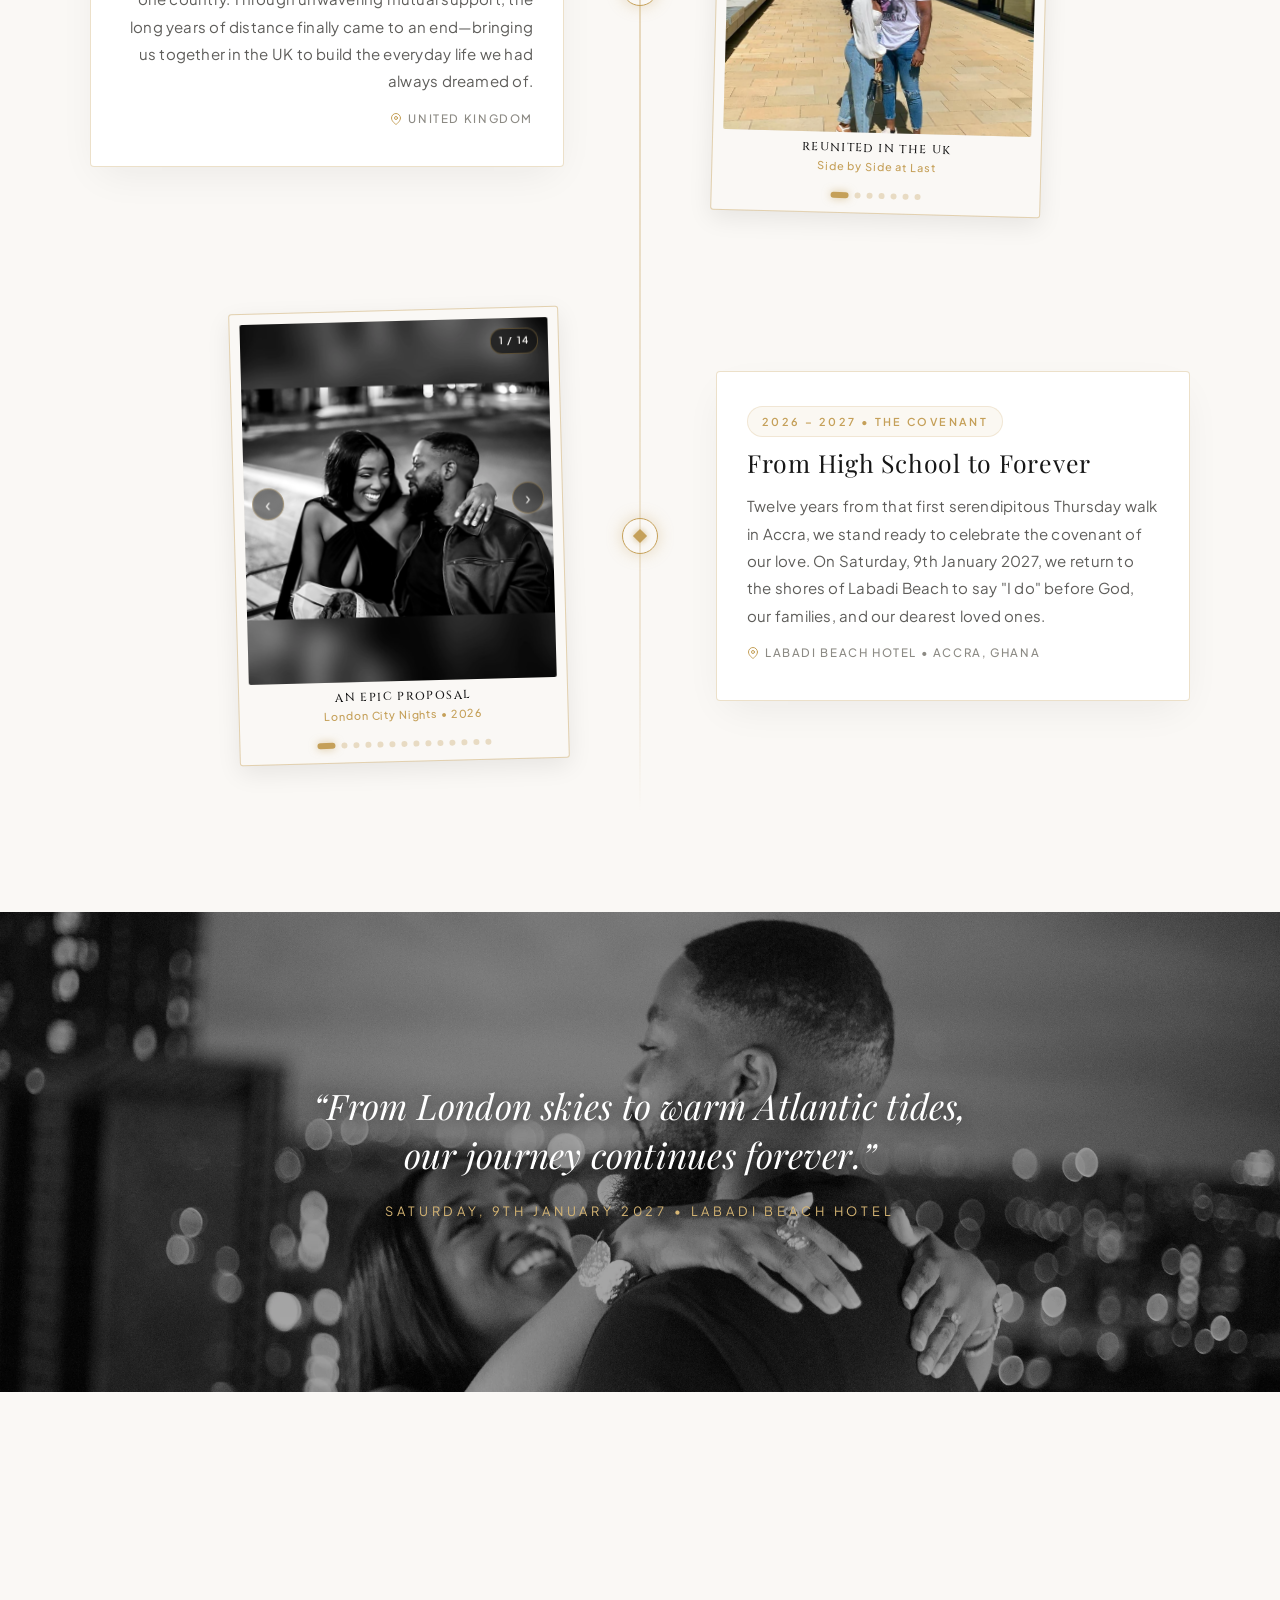
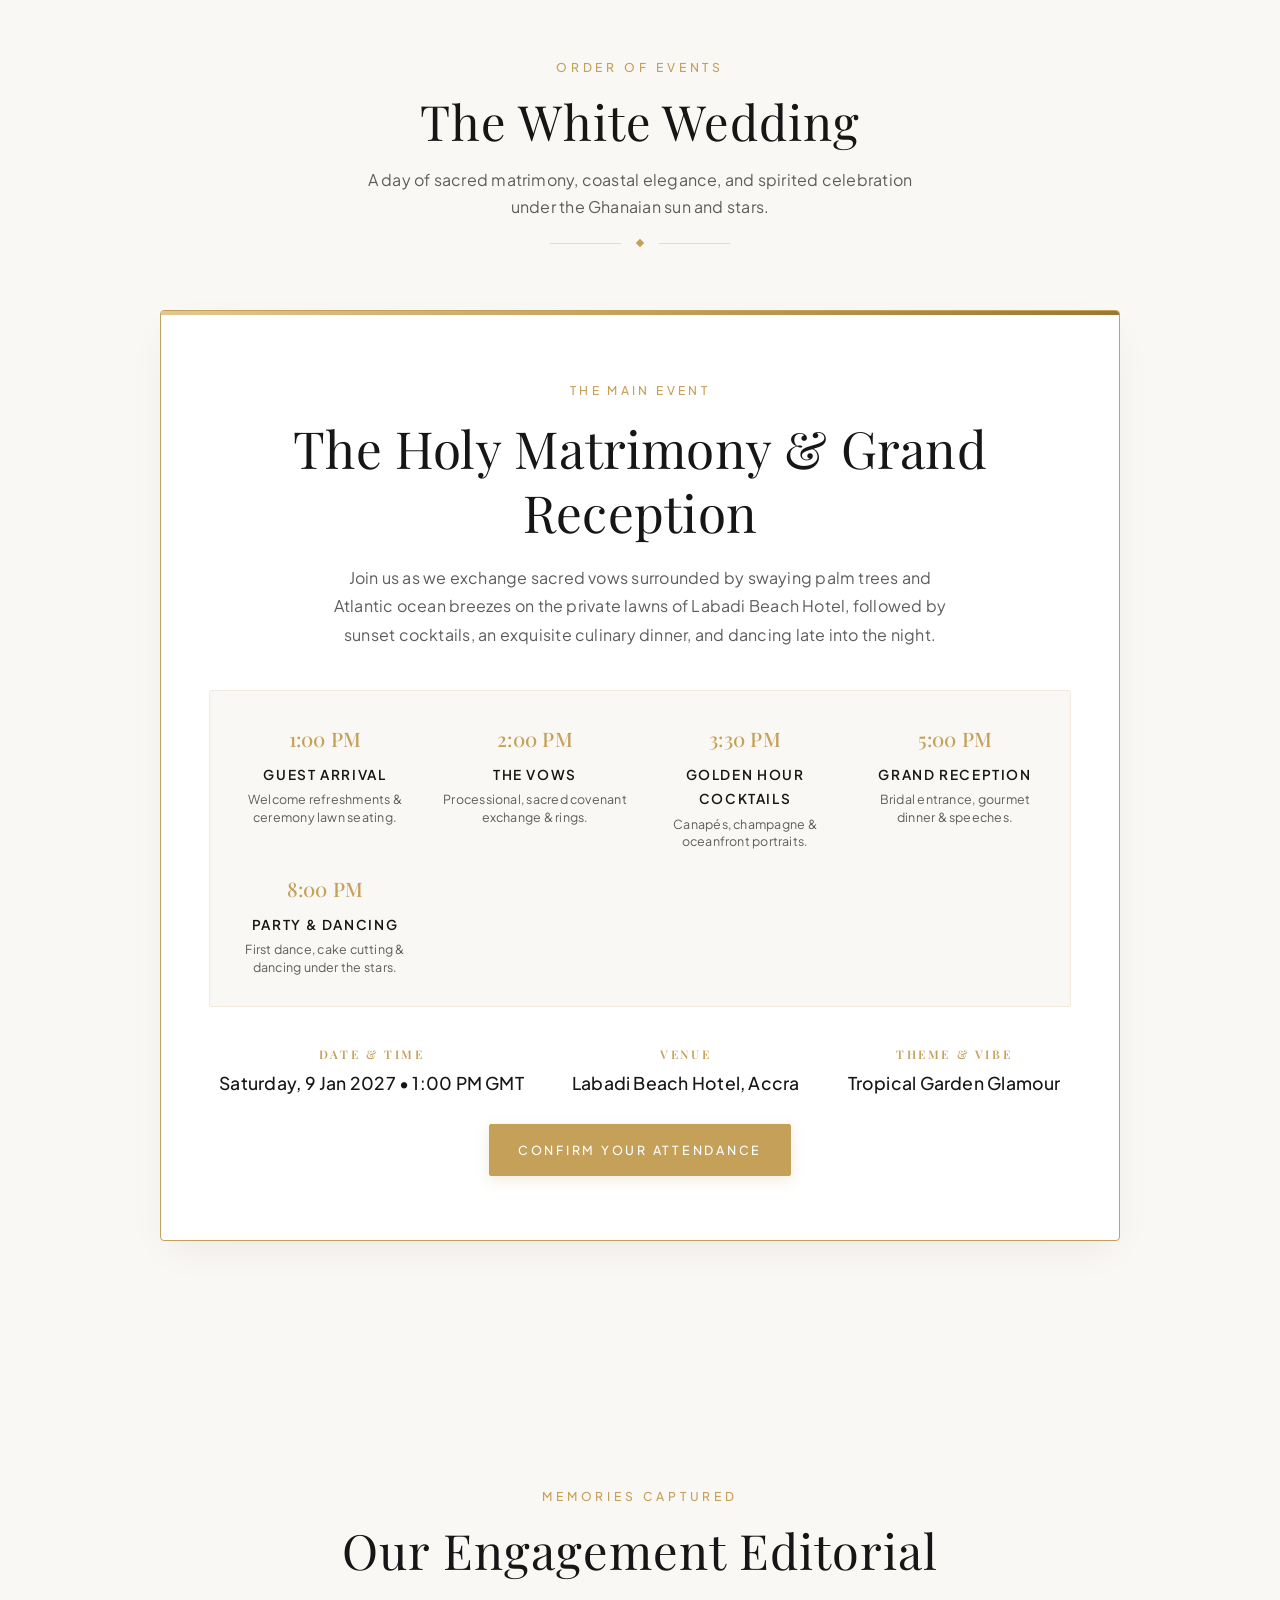
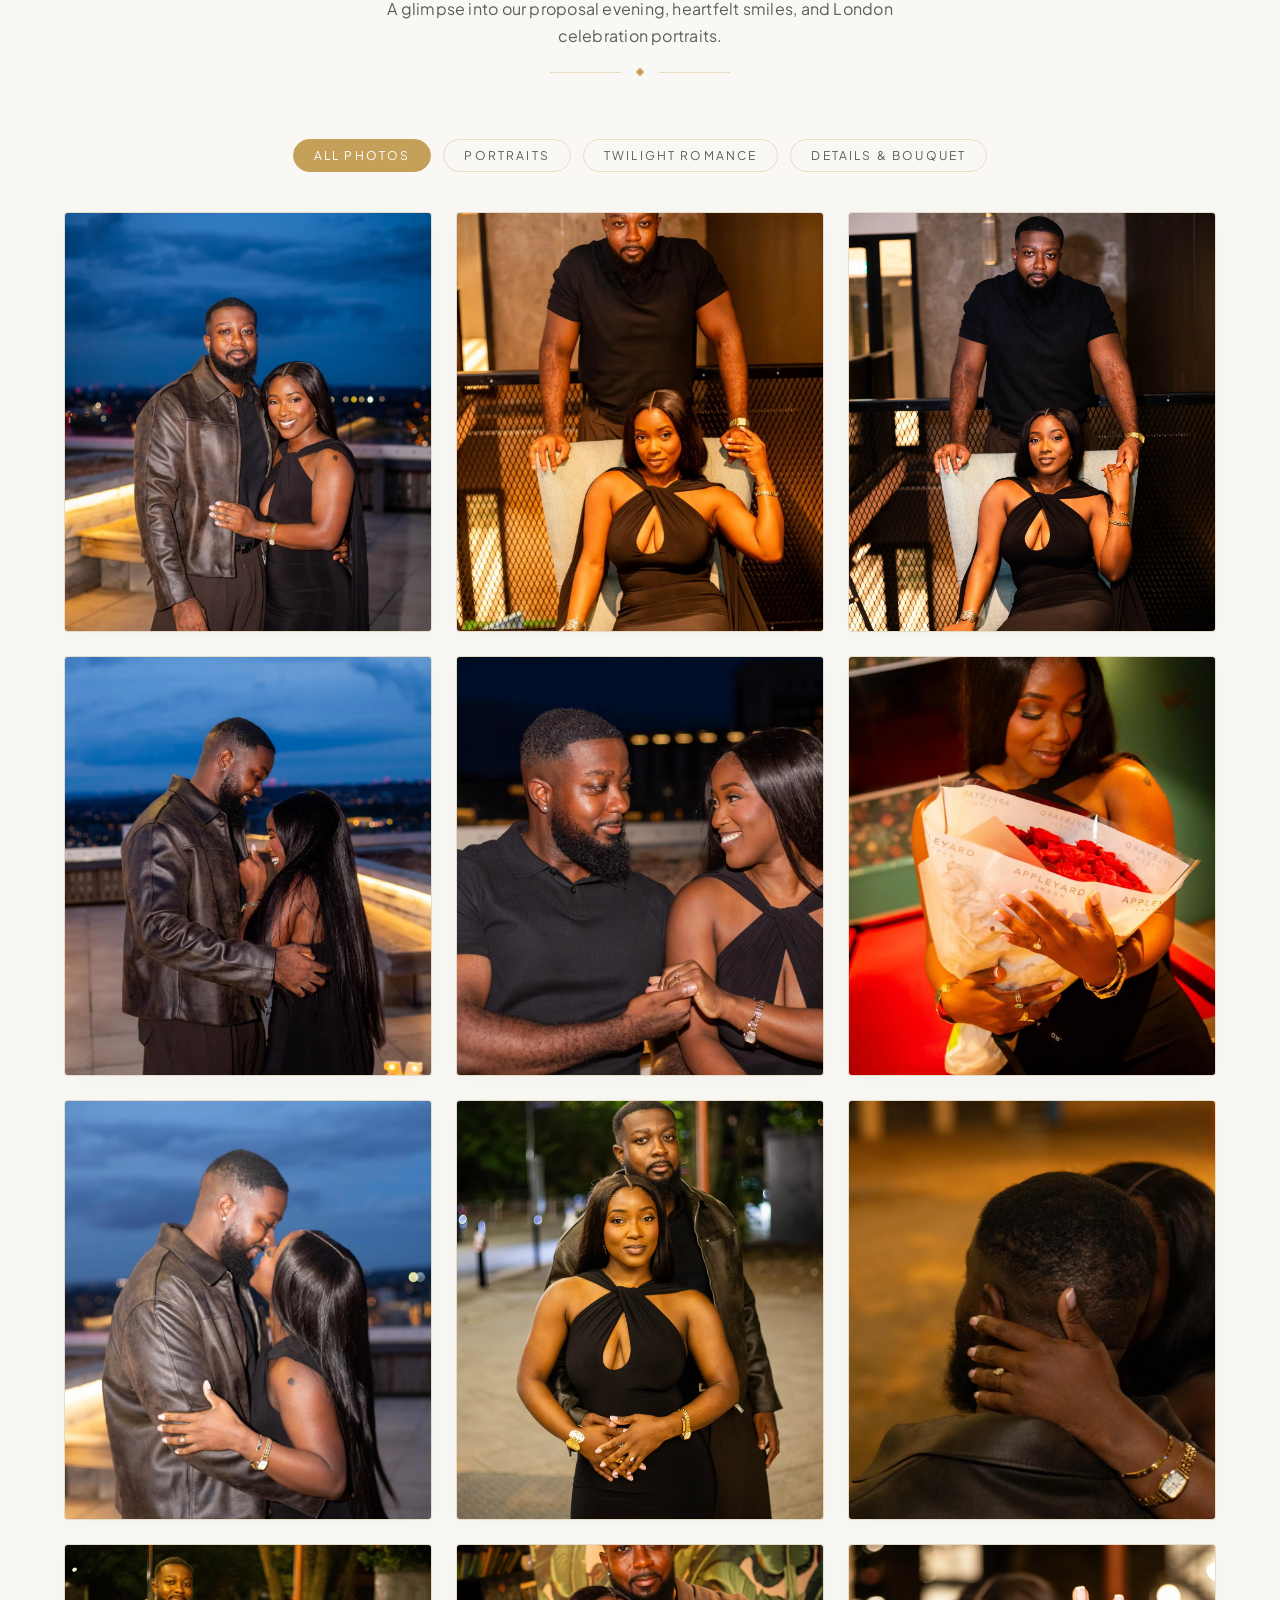
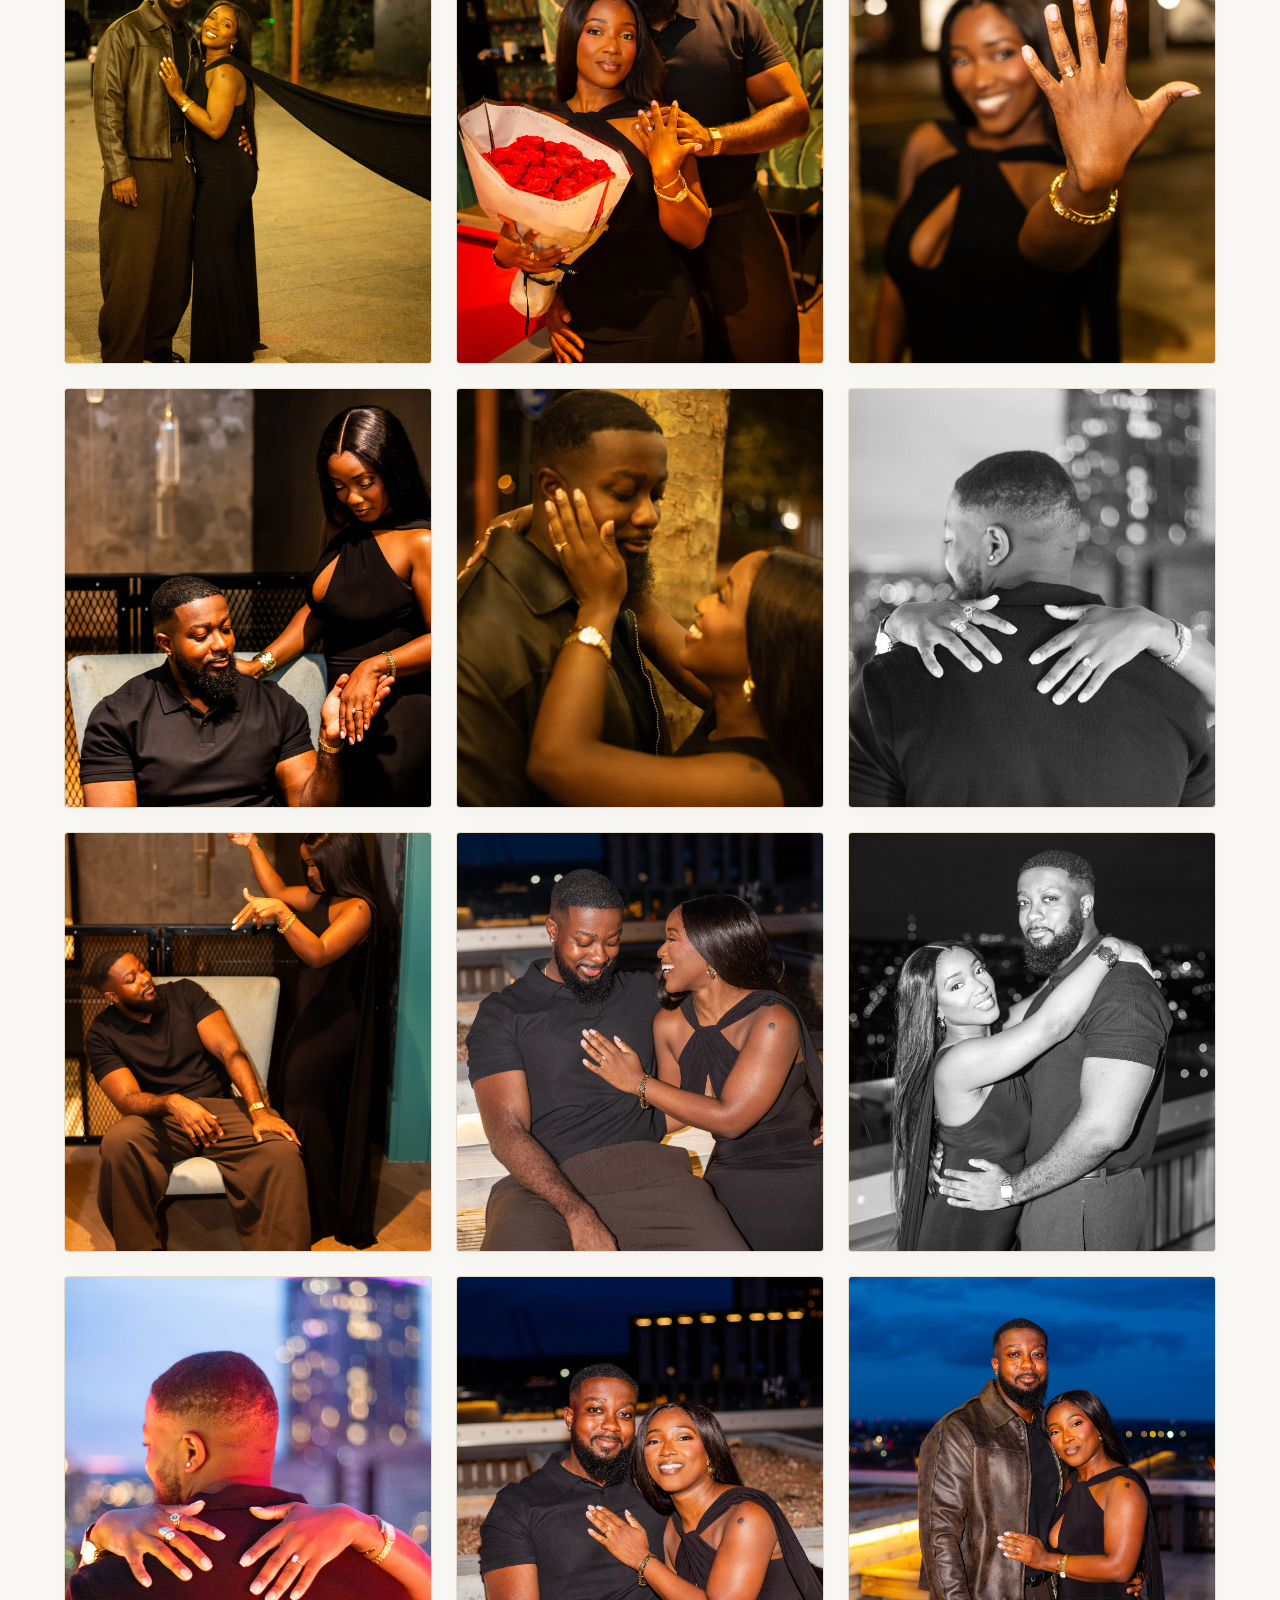
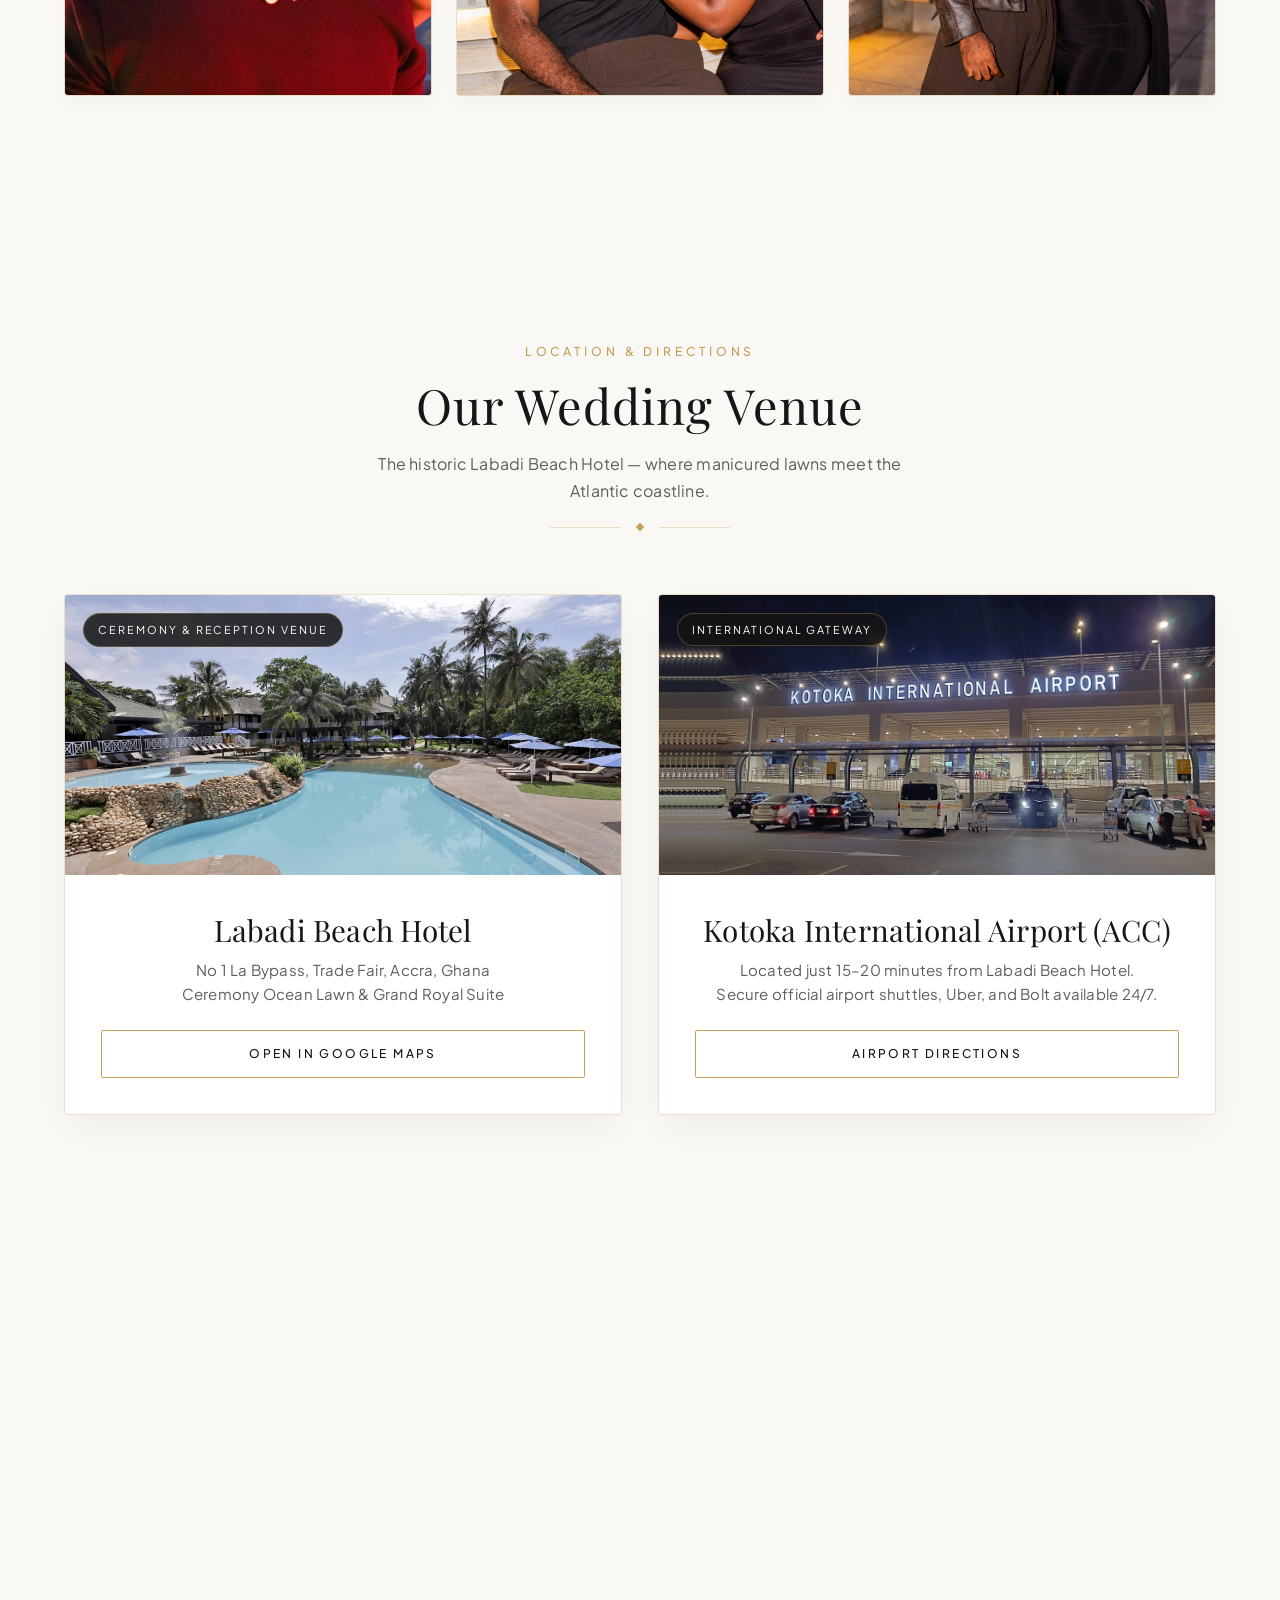
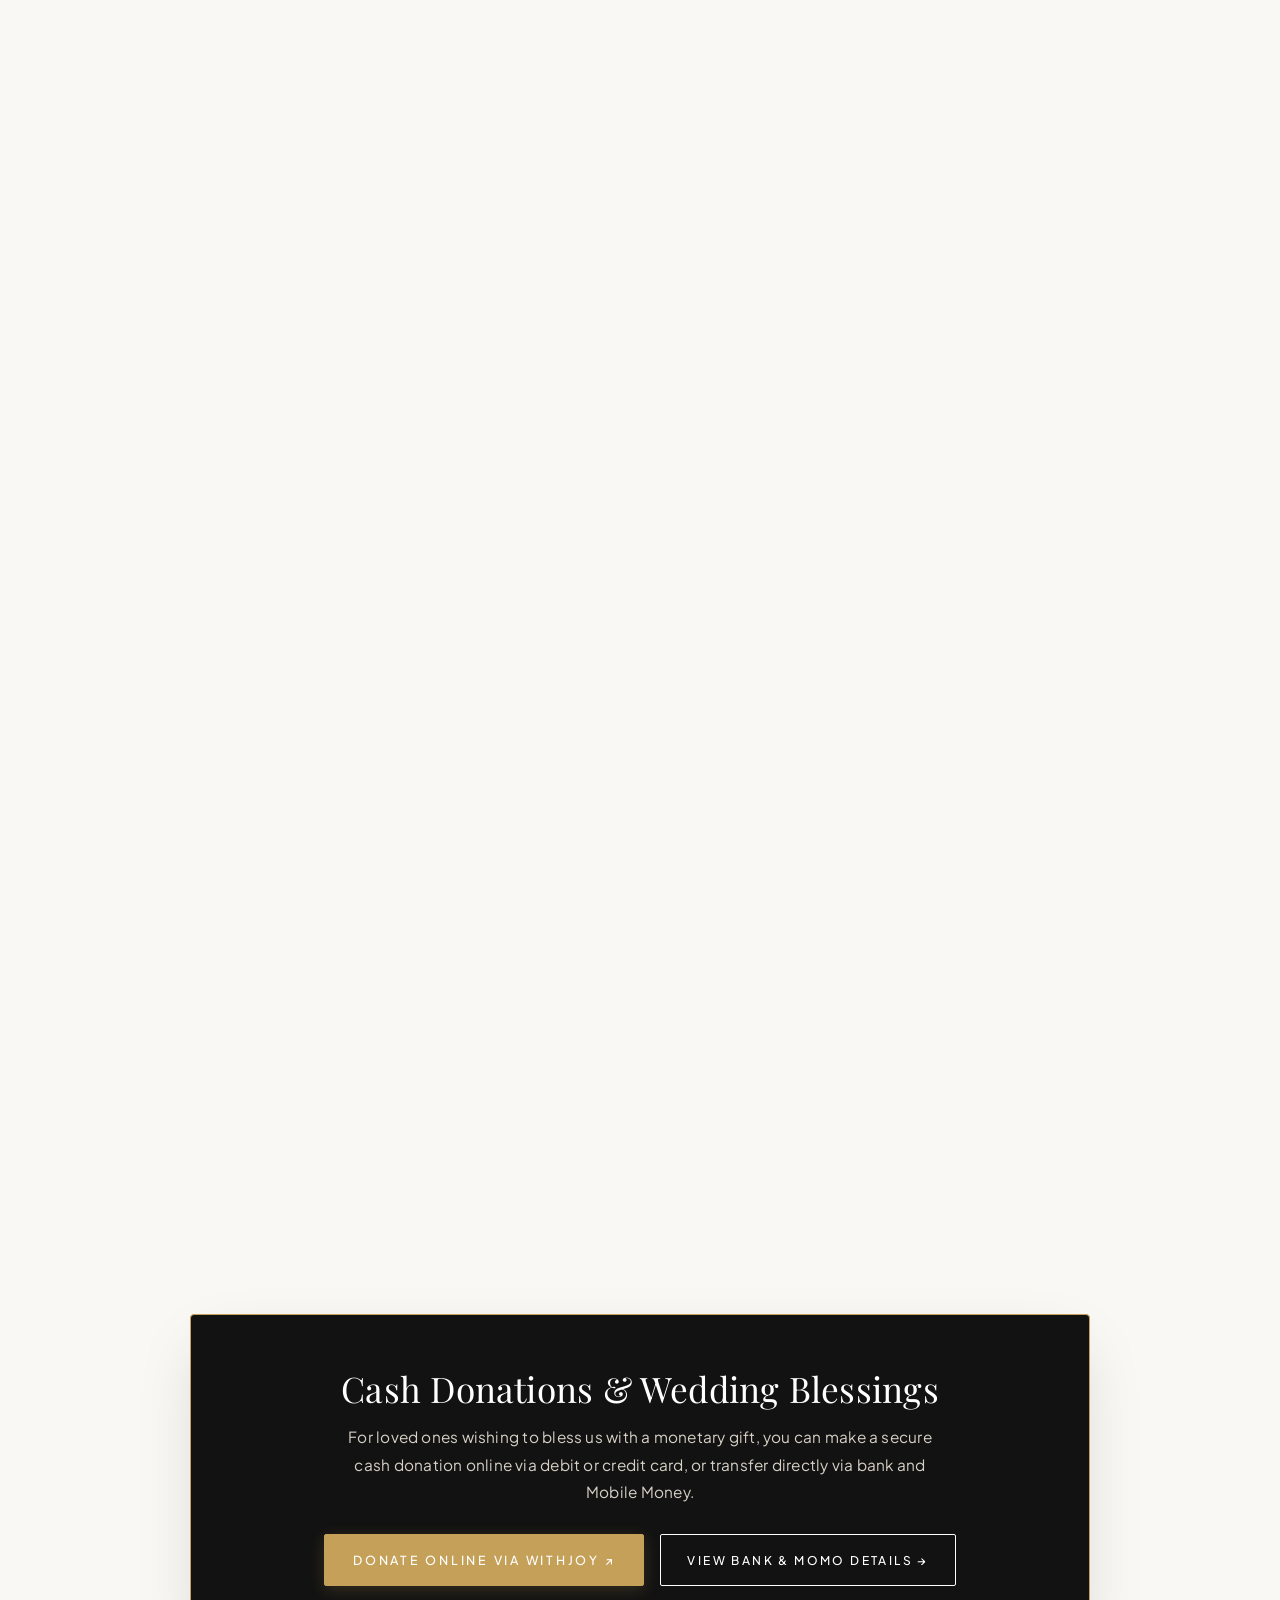
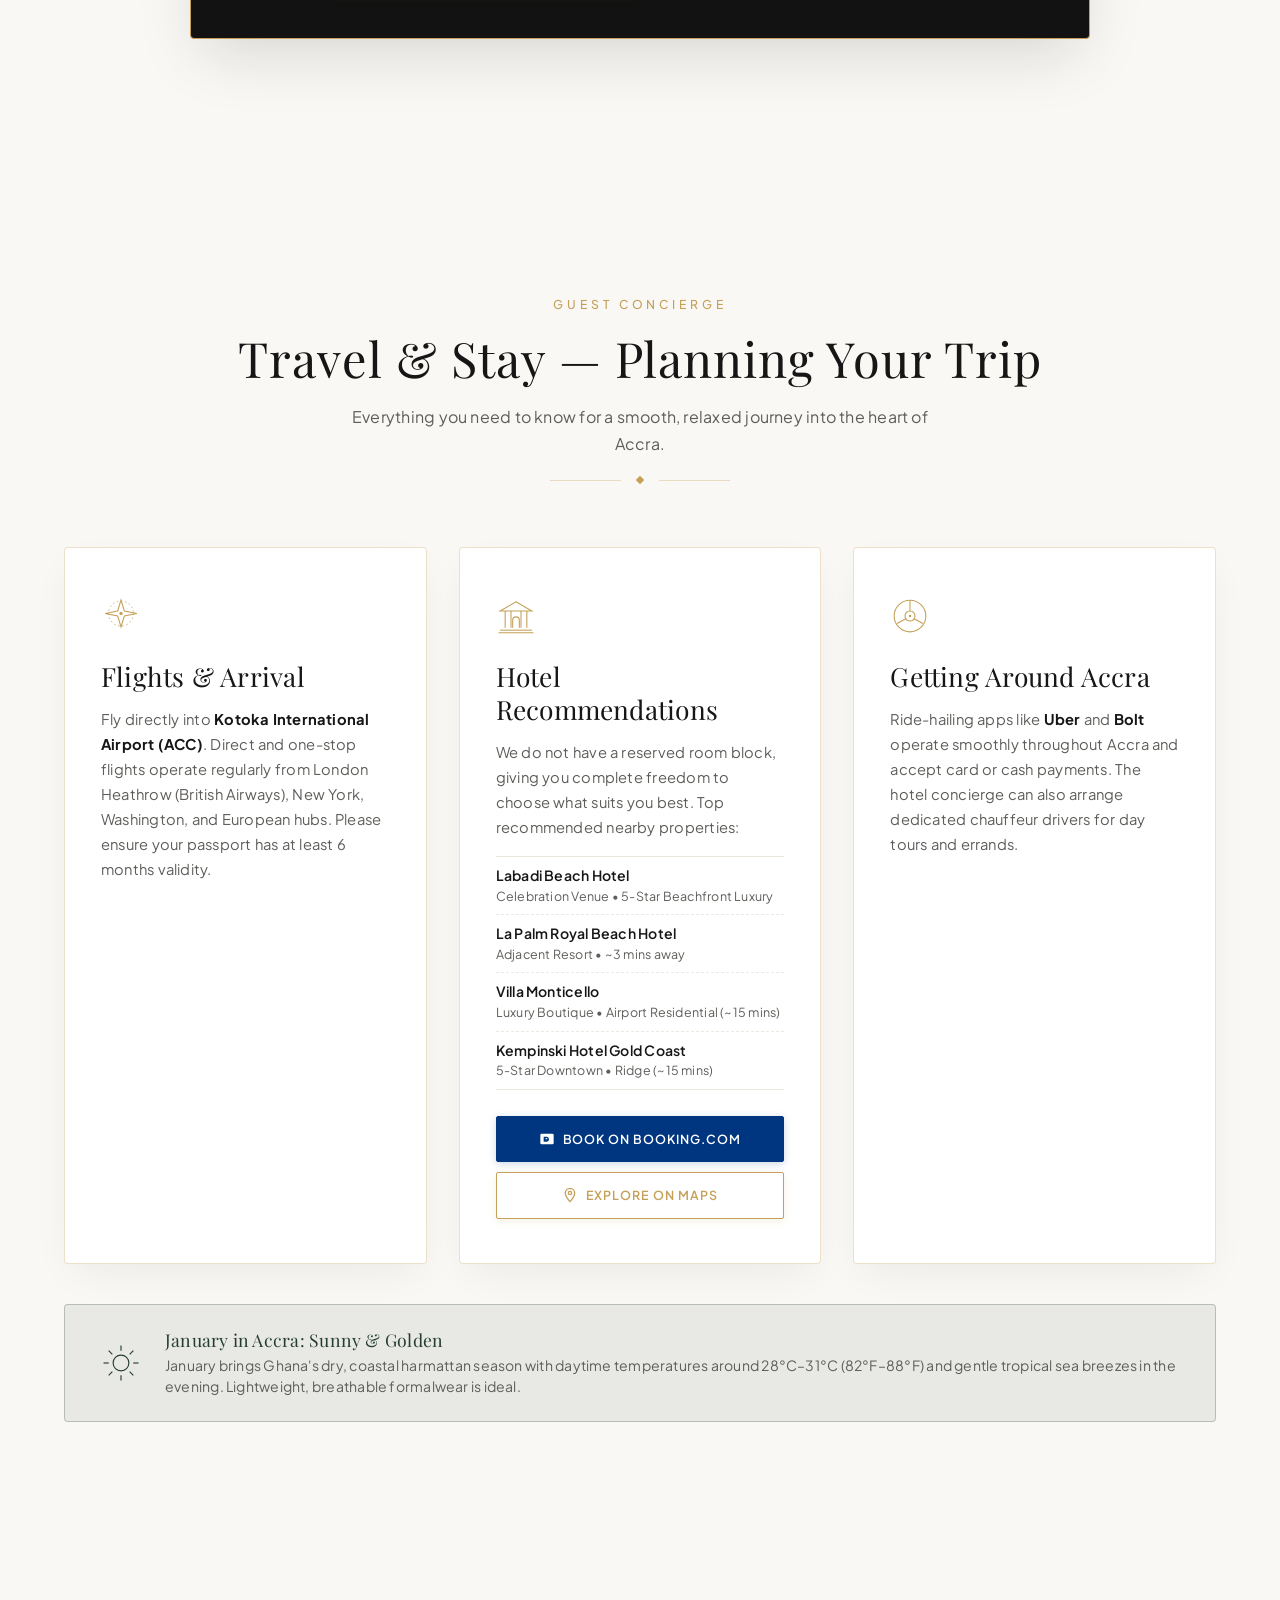
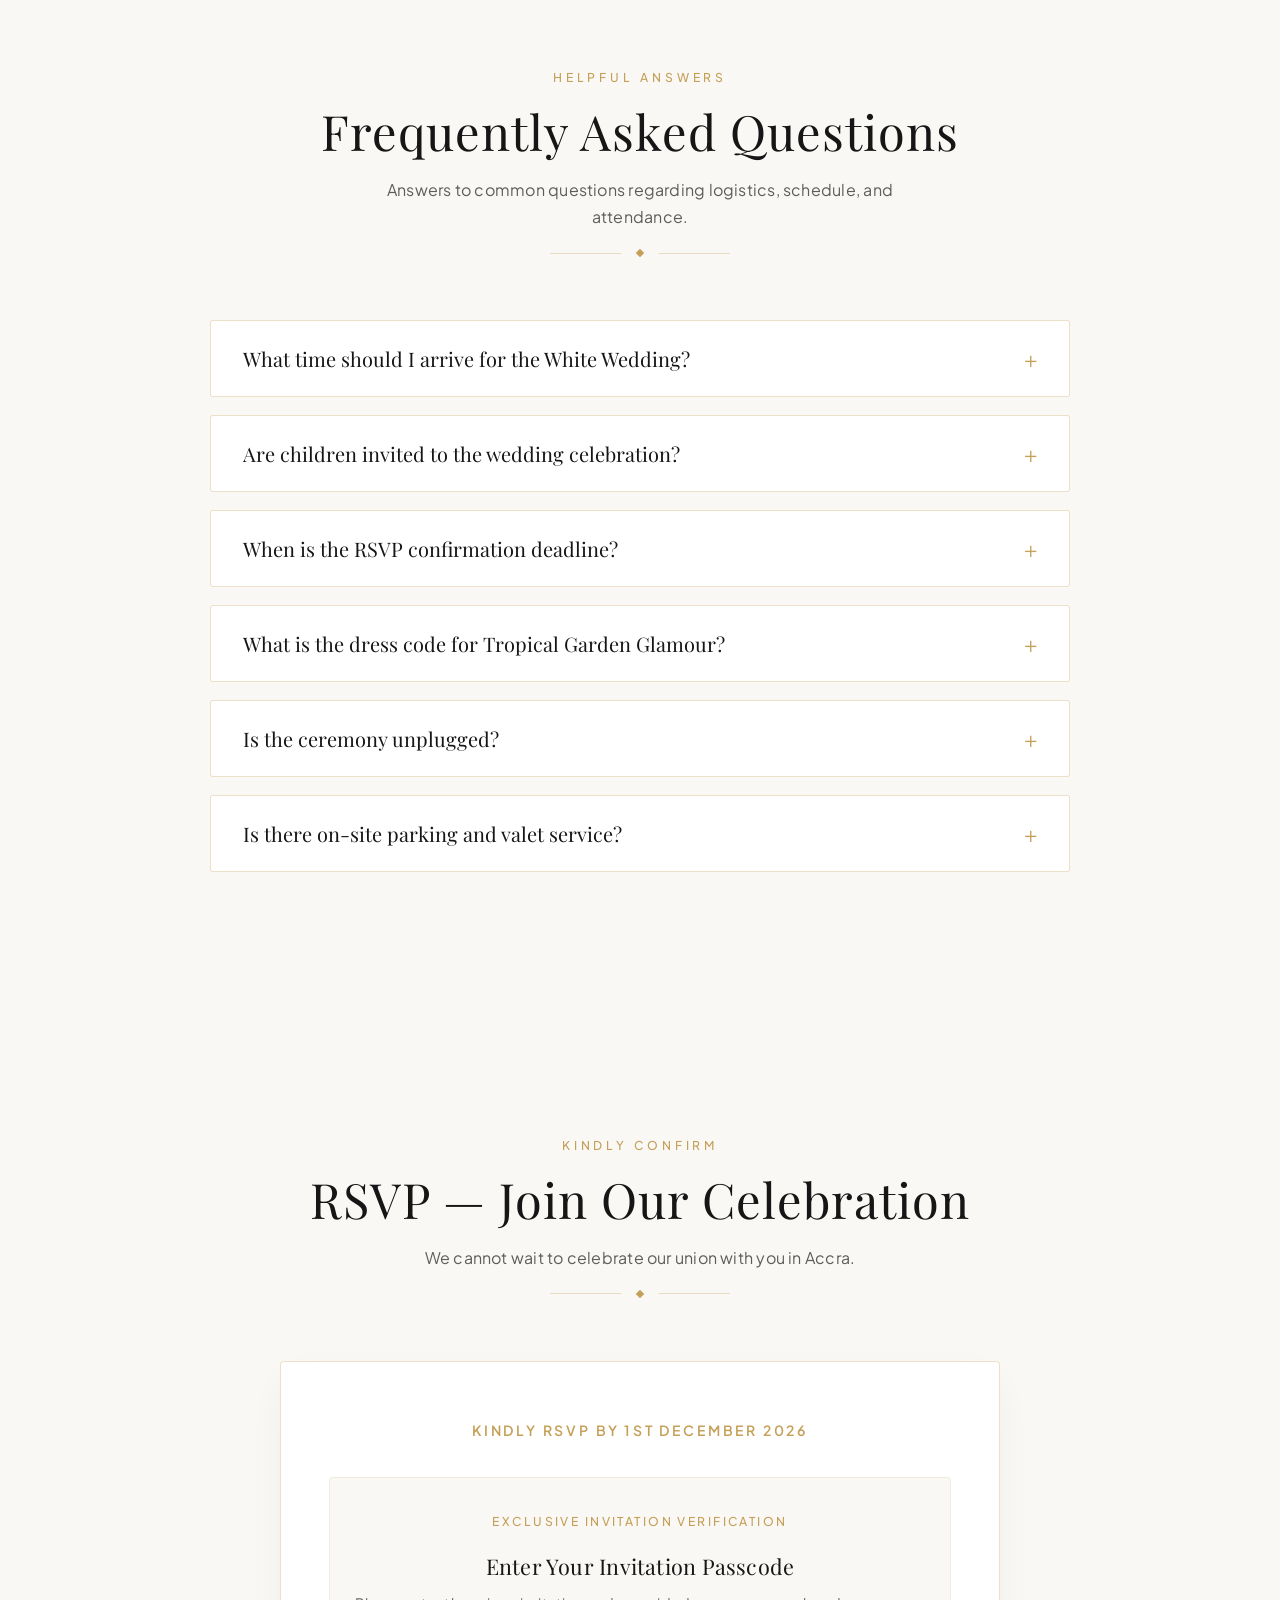
==== commit 7a01dc92: "Update timeline badges: Long Distance 2016-2023 and Together in UK 2024-2026" ====
--- a/index.html
+++ b/index.html
@@ -608,7 +608,7 @@
         </div>
         <div class="story-node-content">
           <div class="story-node-card">
-            <span class="story-milestone-badge">2016 – 2022 &bull; Long Distance</span>
+            <span class="story-milestone-badge">2016 – 2023 &bull; Long Distance</span>
             <h3 class="story-milestone-title">Oceans Apart, Hearts Anchored</h3>
             <p>
               University took us thousands of miles apart, placing an ocean and multiple time zones between us. Through transatlantic flights, countless late-night calls, and holidays spent counting down the days until we could be in the same room again, our commitment only deepened—anchored by love and the promise of a future without distance.
@@ -761,7 +761,7 @@
         </div>
         <div class="story-node-content">
           <div class="story-node-card">
-            <span class="story-milestone-badge">2022 – 2025 &bull; Together in the UK</span>
+            <span class="story-milestone-badge">2024 – 2026 &bull; Together in the UK</span>
             <h3 class="story-milestone-title">Closing the Distance</h3>
             <p>
               Determined to build our life side-by-side, we navigated the patience and perseverance required to finally share one country. Through unwavering mutual support, the long years of distance finally came to an end—bringing us together in the UK to build the everyday life we had always dreamed of.
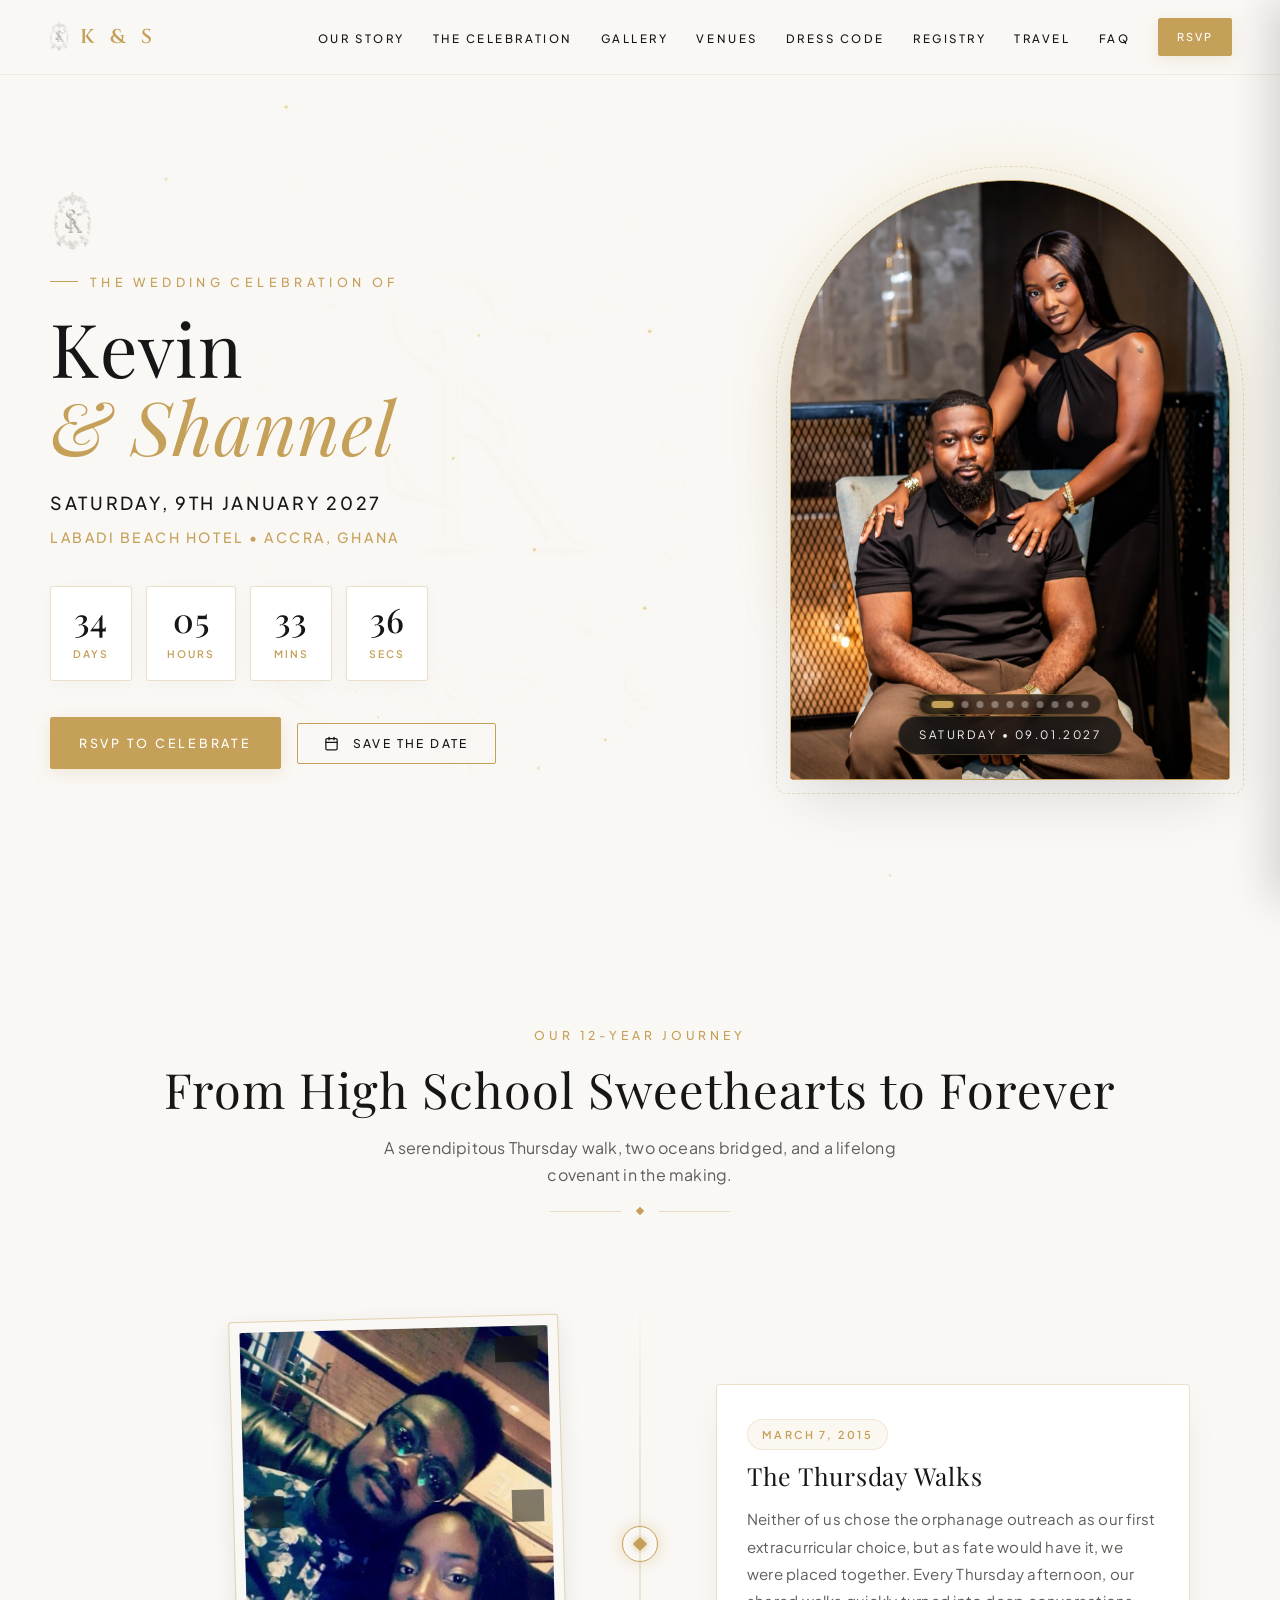
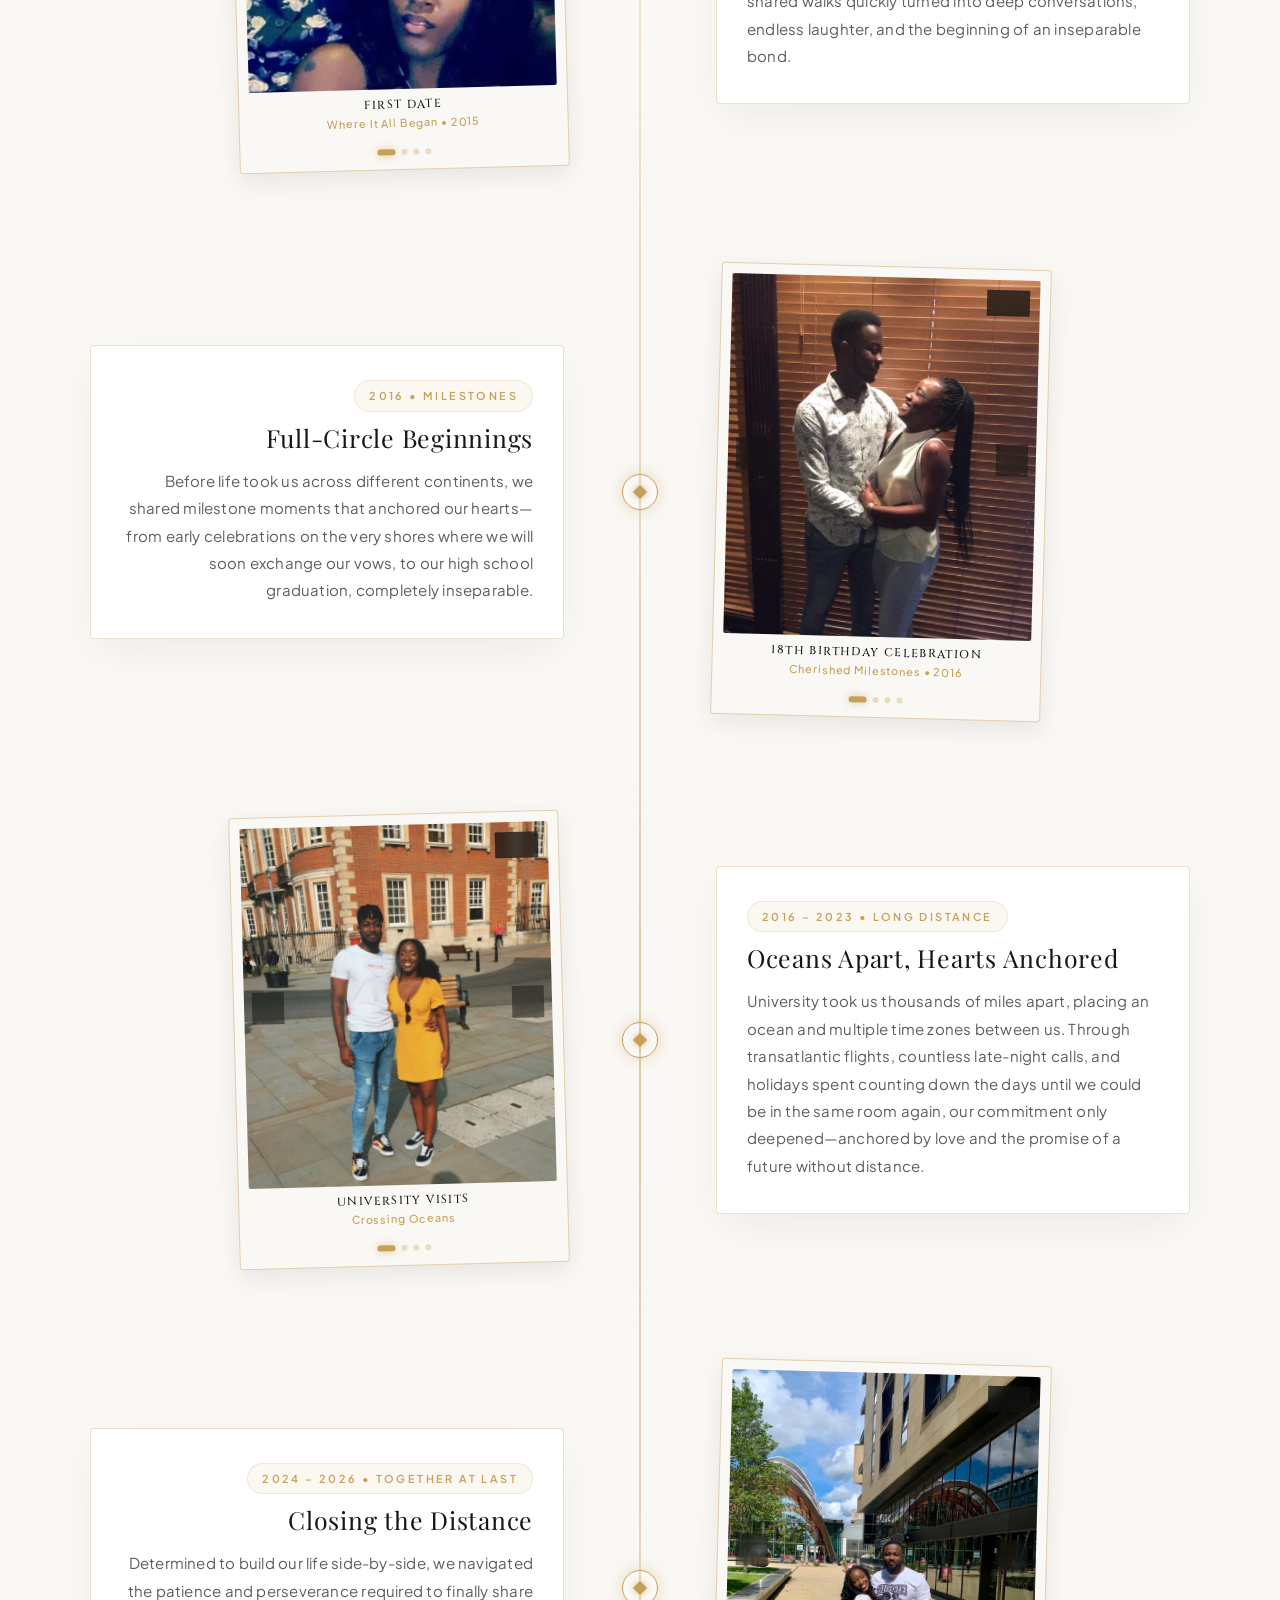
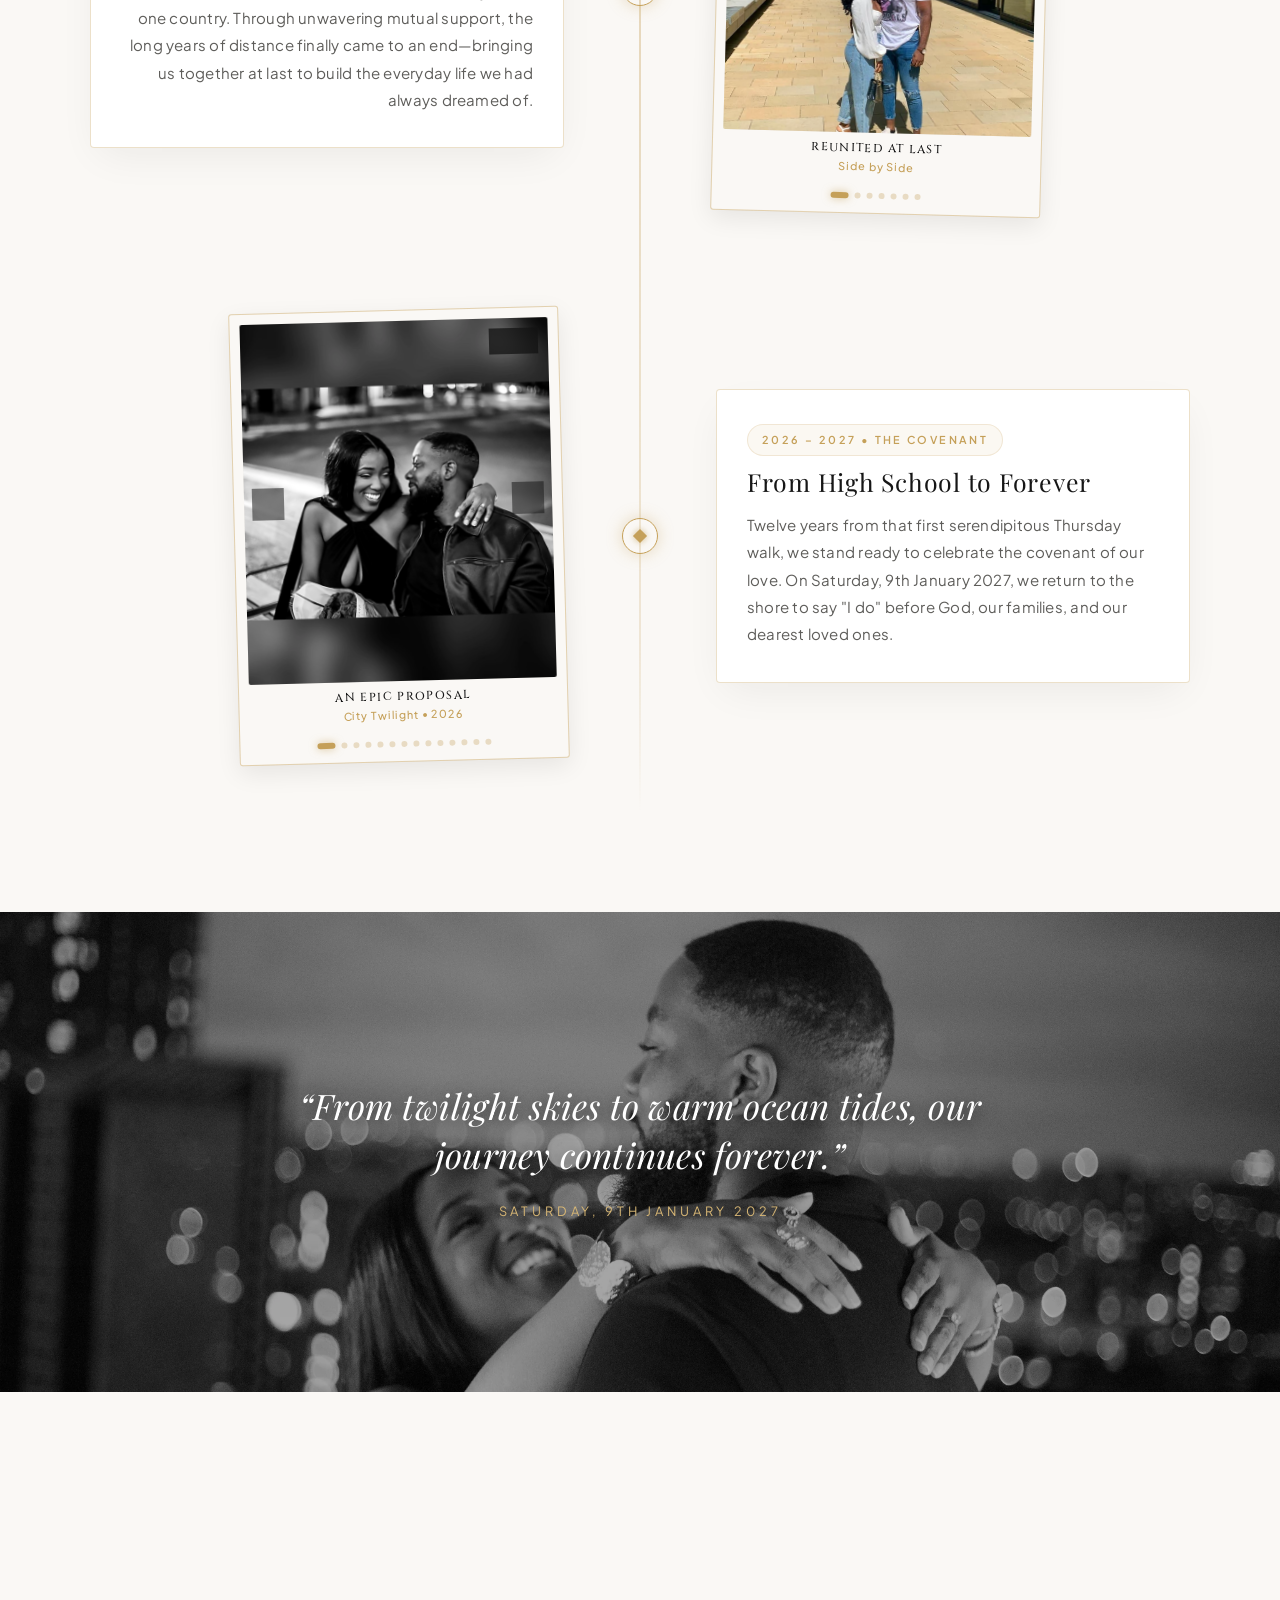
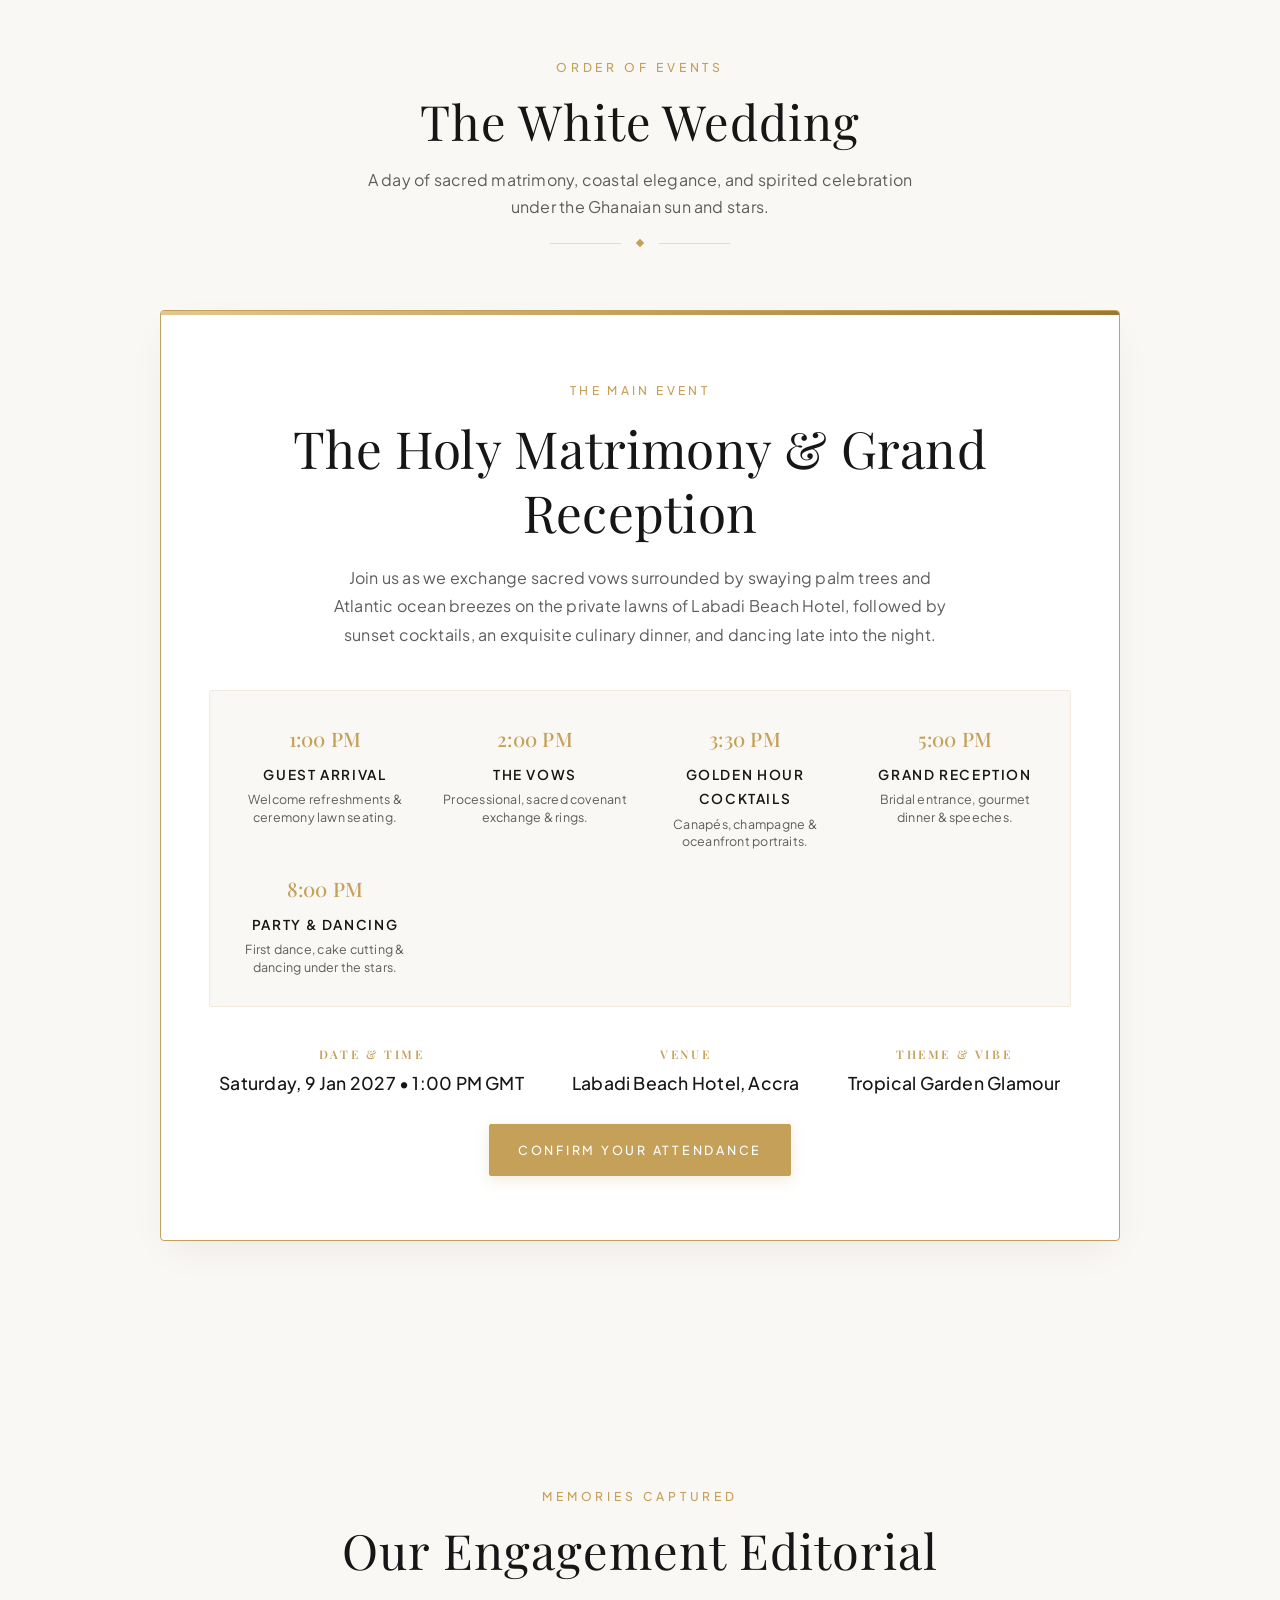
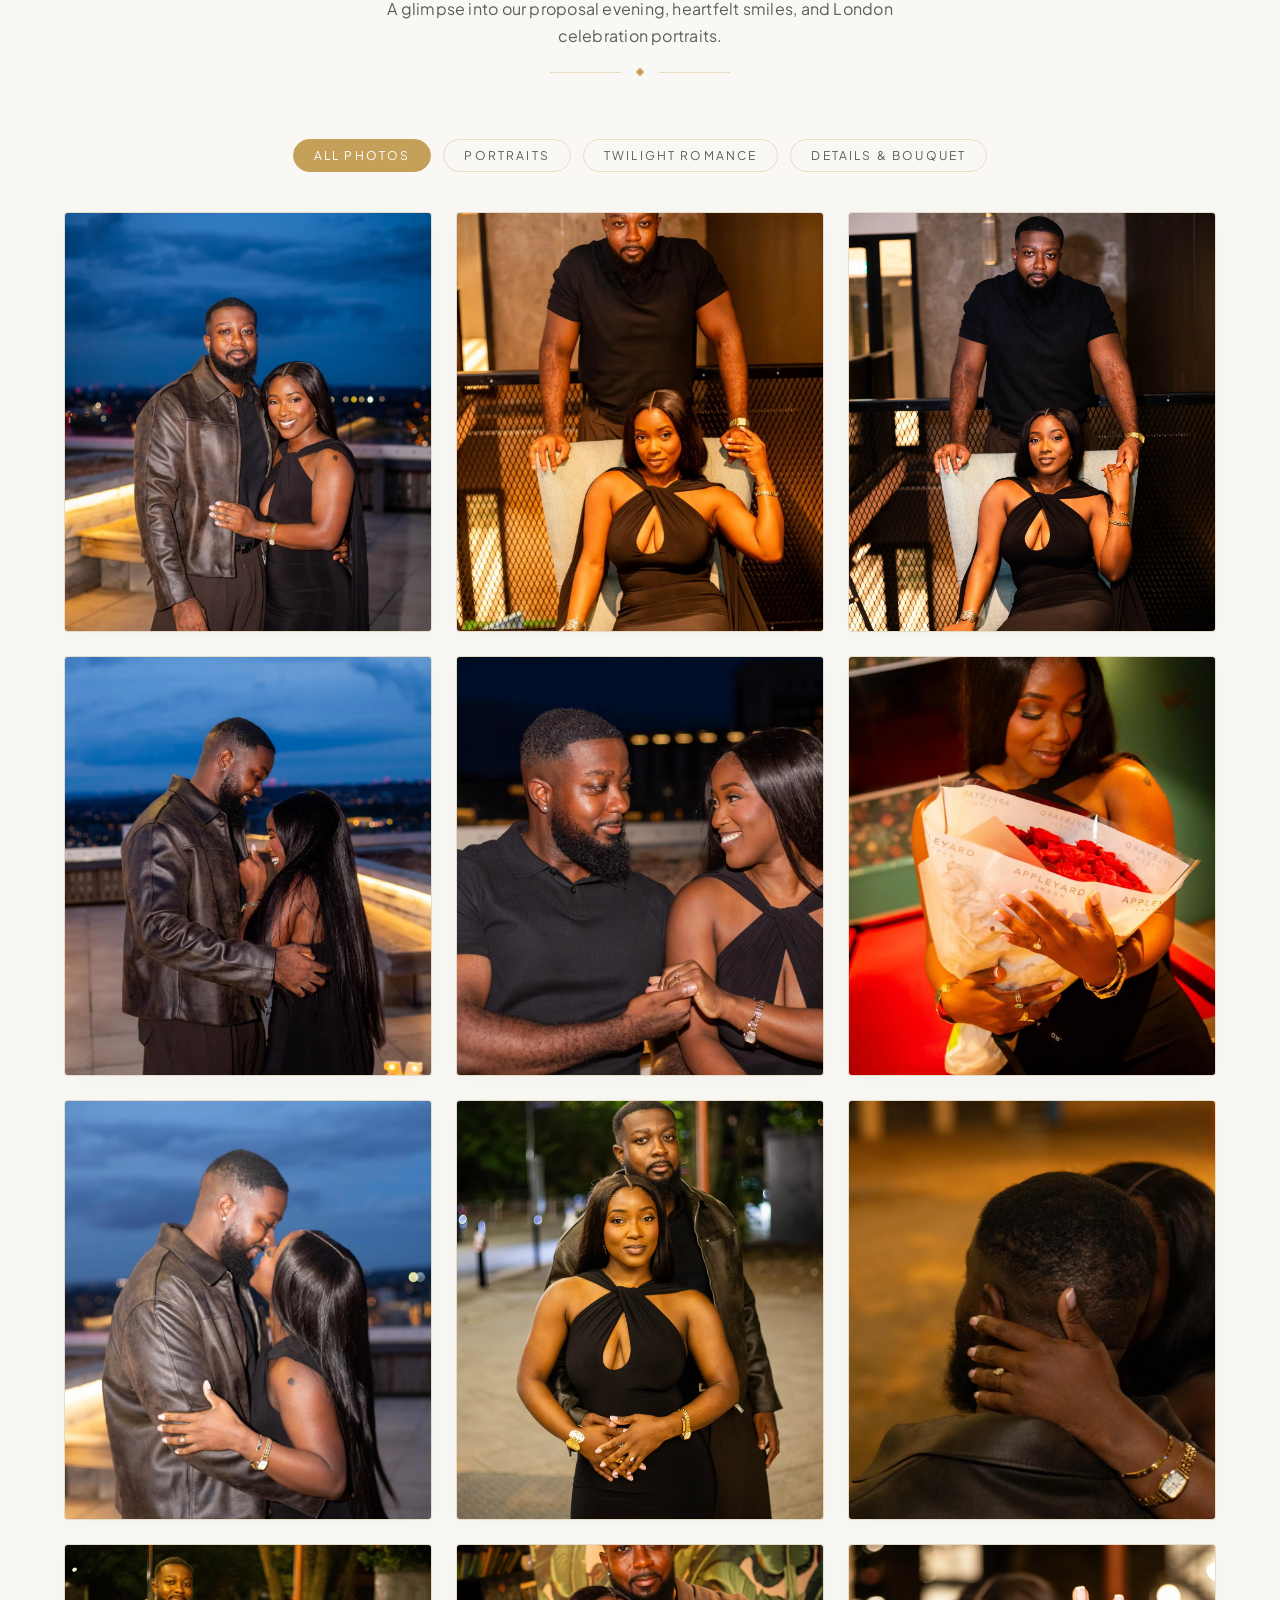
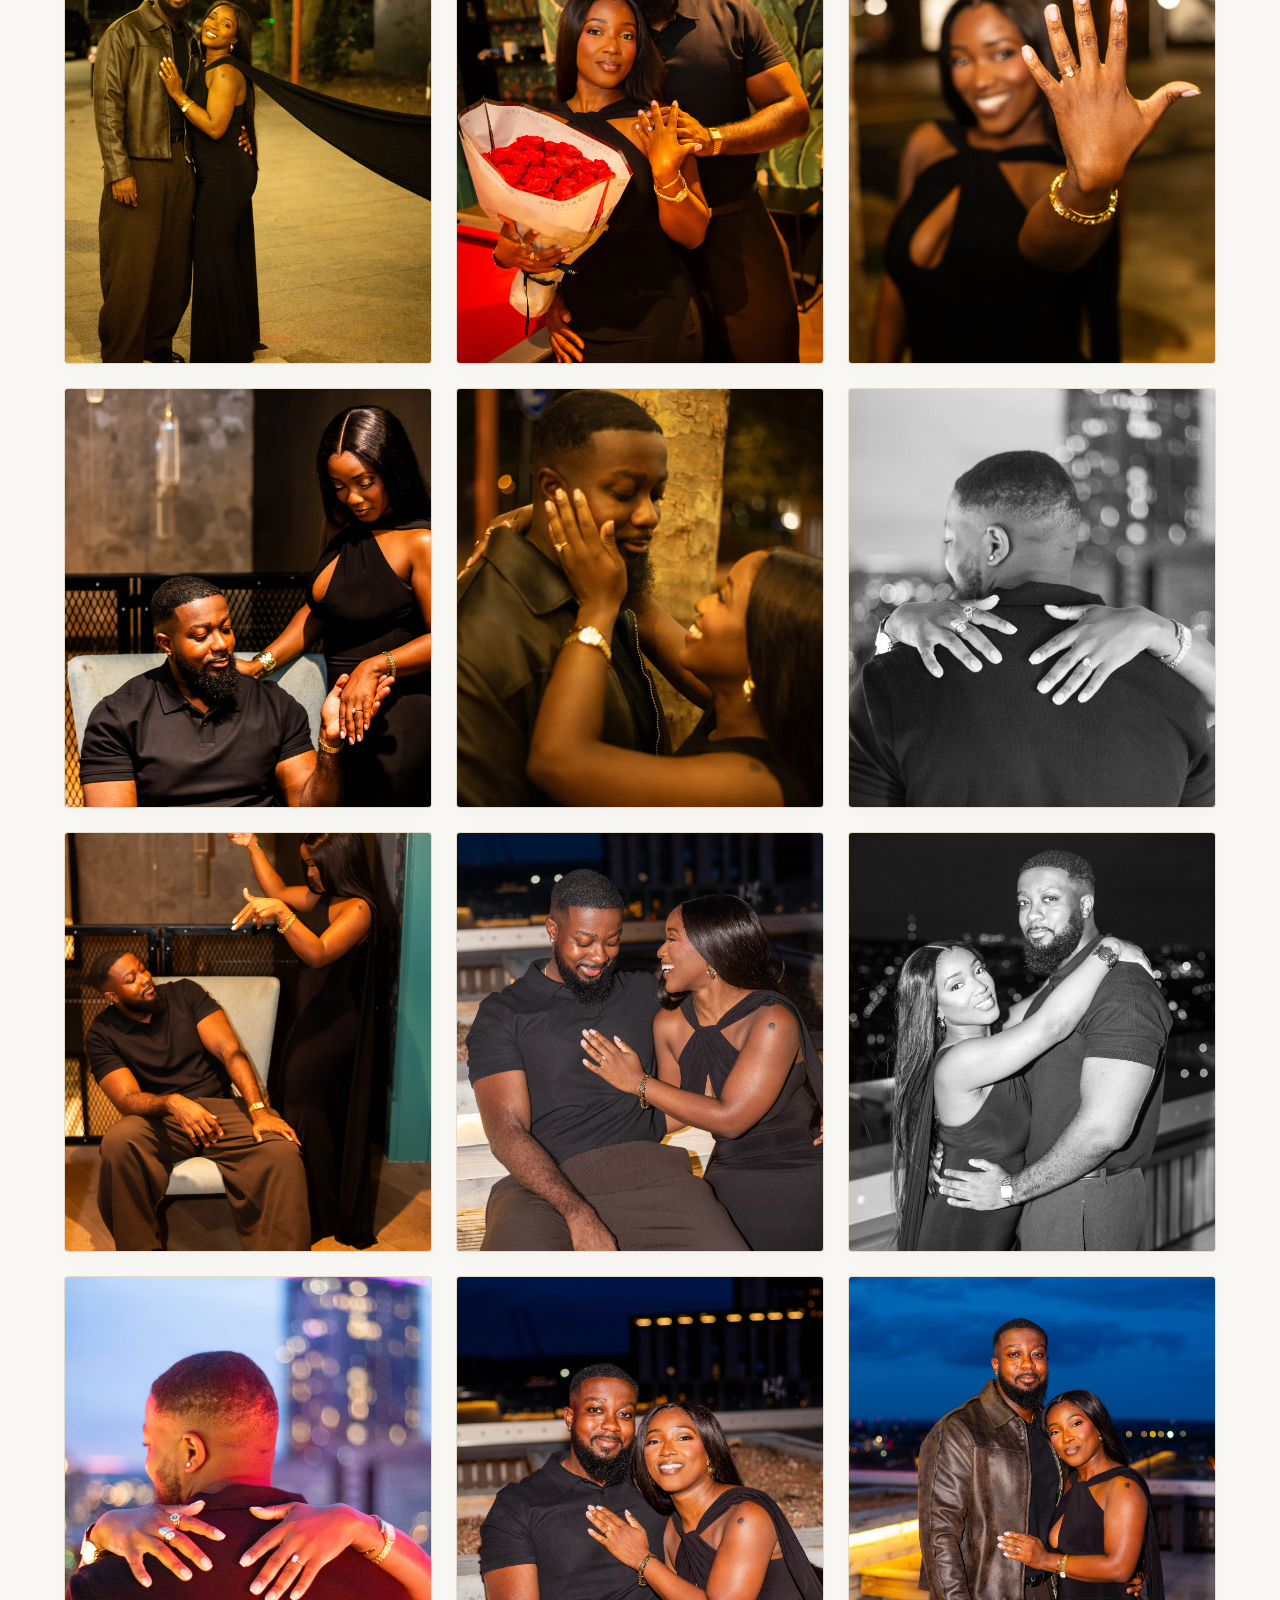
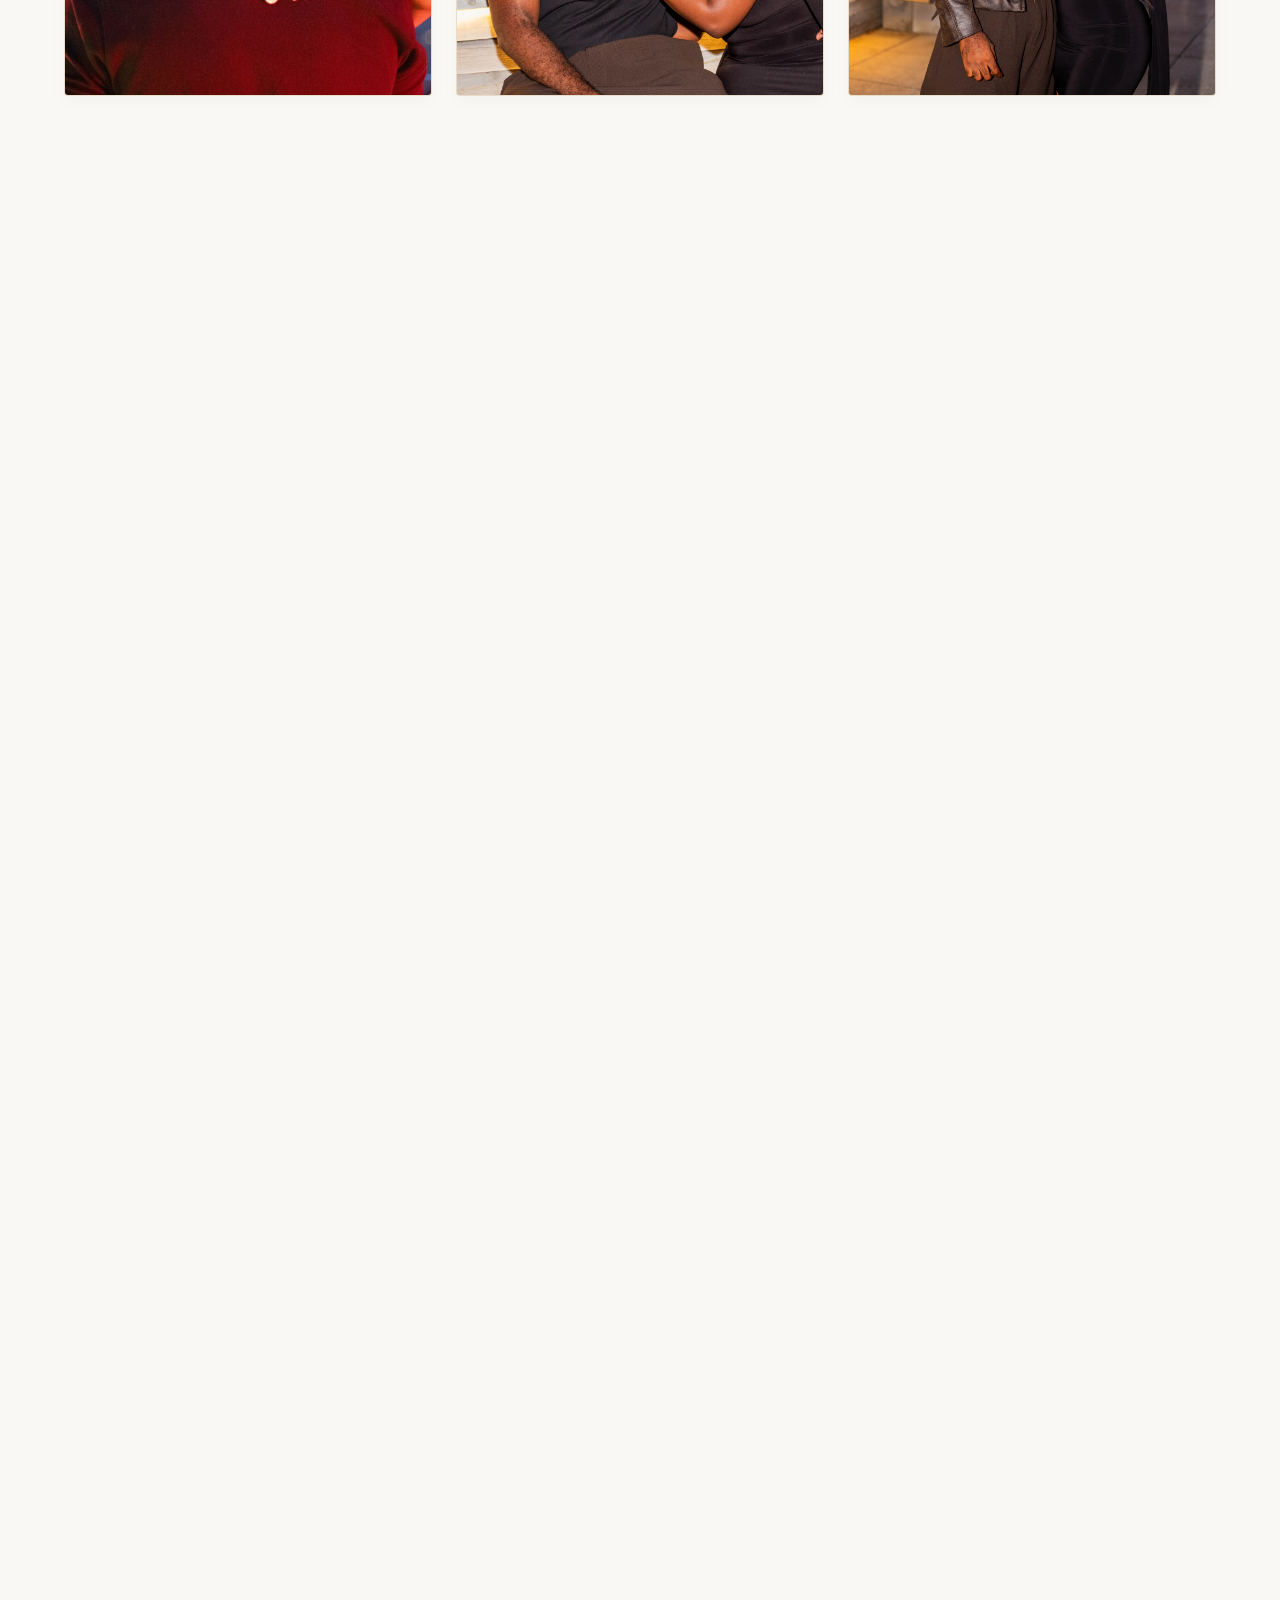
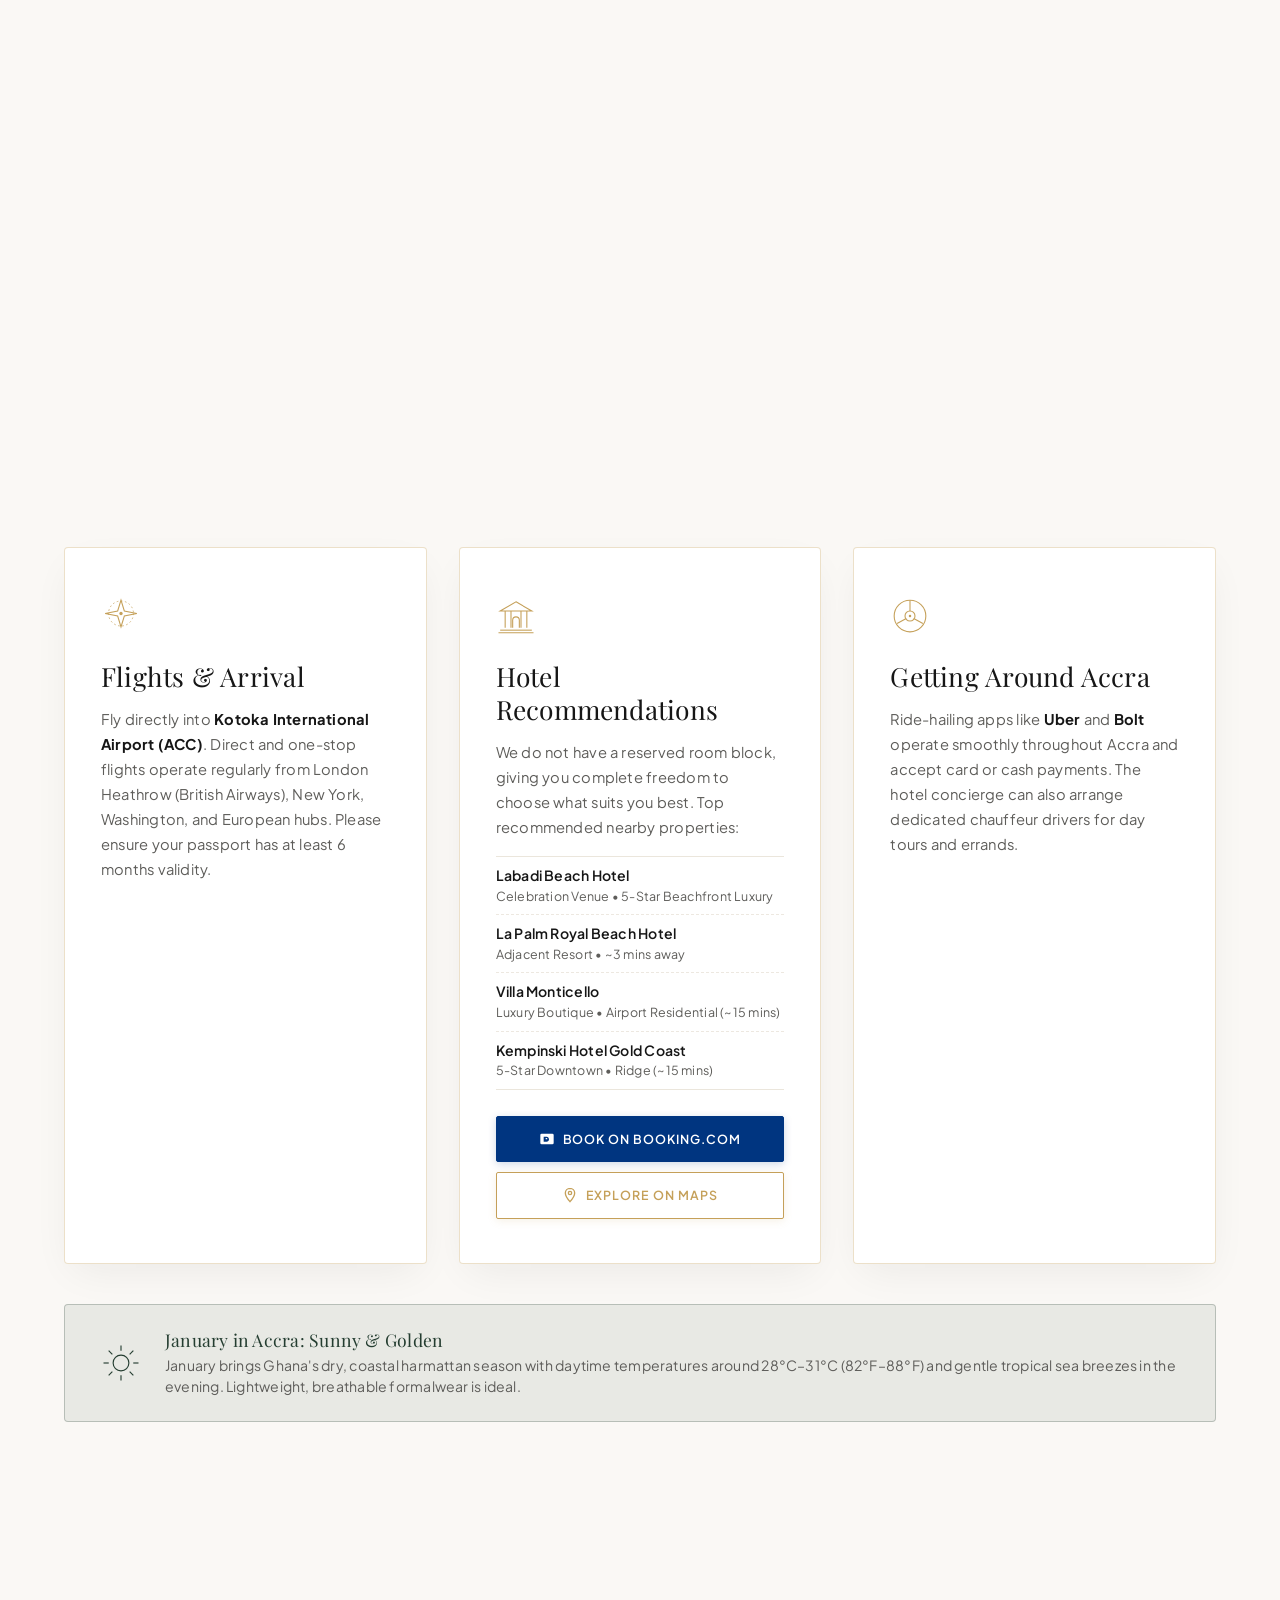
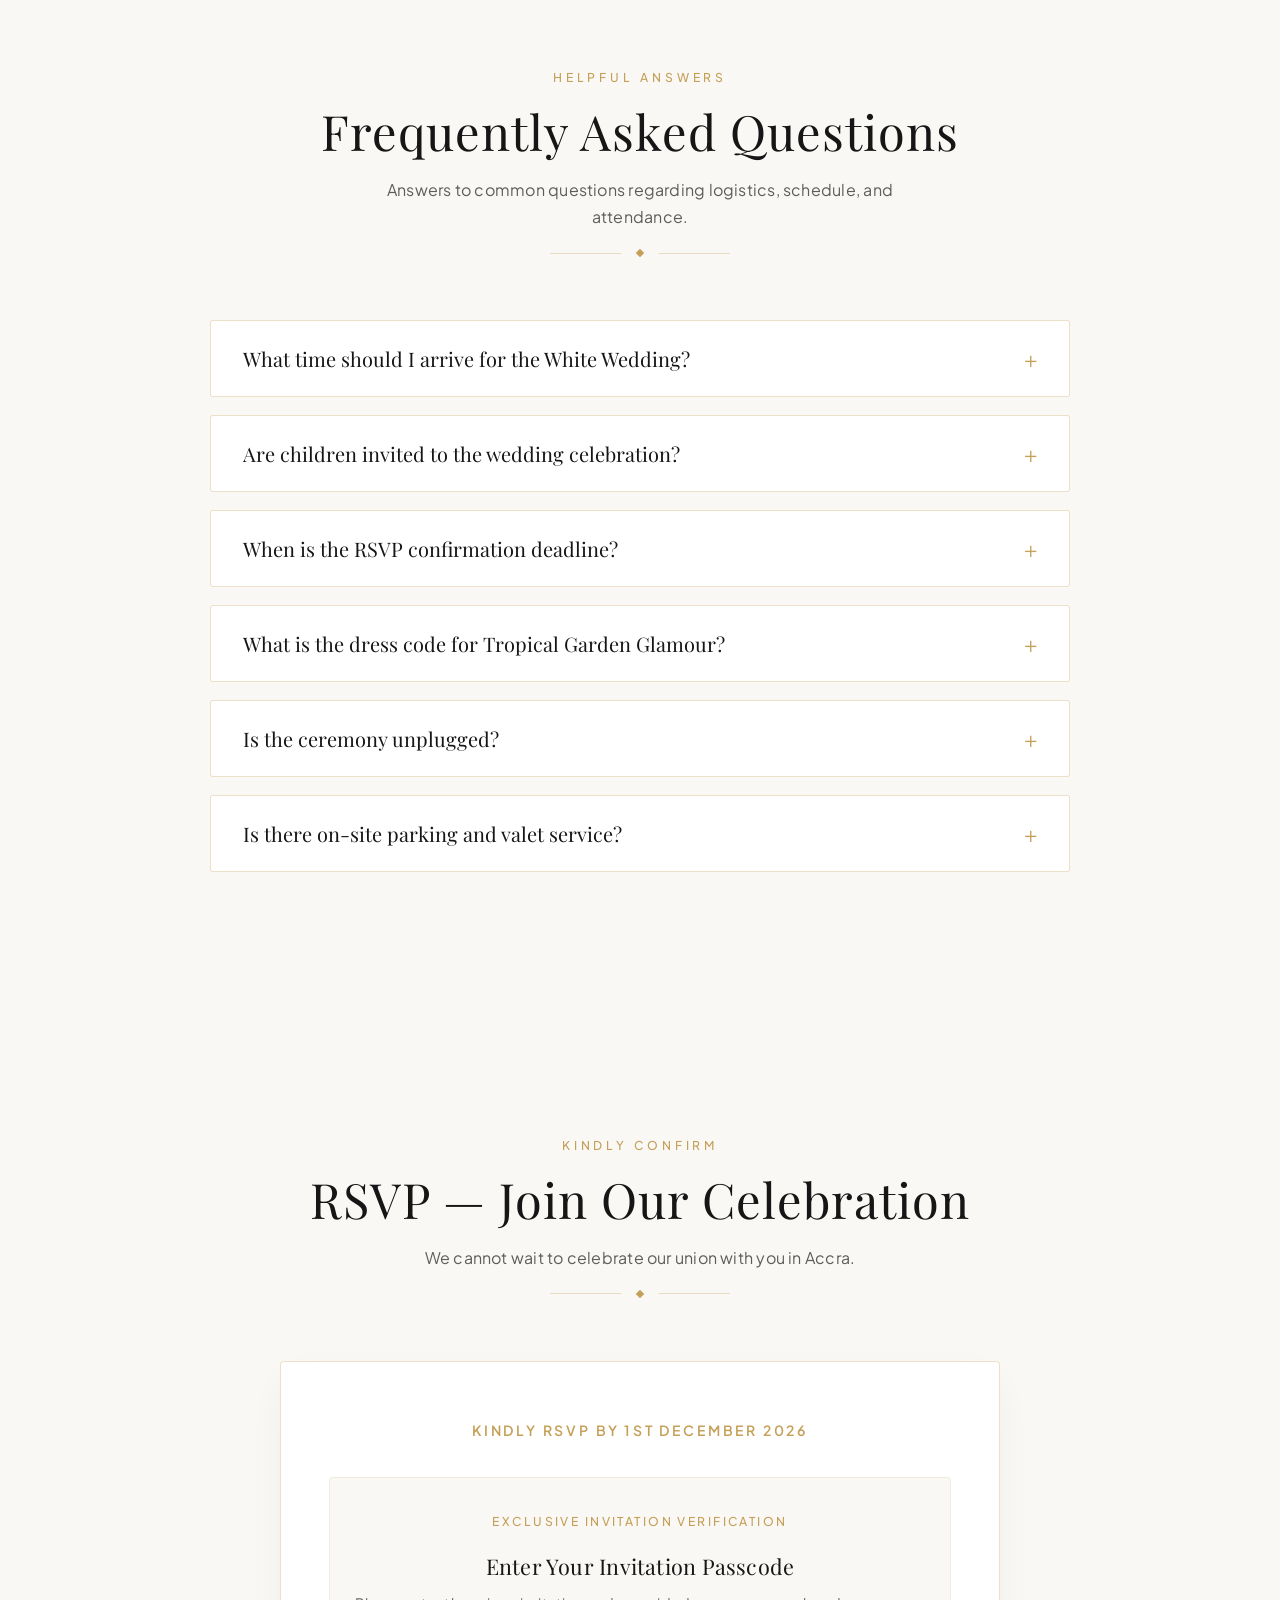
==== commit 96df2821: "Remove all location references from Our Story section" ====
--- a/index.html
+++ b/index.html
@@ -315,11 +315,11 @@
                     <div class="story-frame story-slider-frame" data-slider-id="phase-1">
             <div class="story-frame-inner">
               <div class="story-slider-track">
-                <!-- Slide 1: Golden Tulip 1st Date -->
+                <!-- Slide 1: First Date -->
                 <div class="story-slide">
                   <img 
                     src="assets/images/story/story-phase1-01-goldentulip.webp" 
-                    alt="First date at Golden Tulip Hotel in 2015" 
+                    alt="First date in 2015" 
                     loading="lazy"
                     width="450"
                     height="800"
@@ -337,11 +337,11 @@
                     style="object-position: center top;"
                   />
                 </div>
-                <!-- Slide 3: Elmina Trip -->
+                <!-- Slide 3: High School Trip -->
                 <div class="story-slide">
                   <img 
                     src="assets/images/story/story-phase1-03-elmina.webp" 
-                    alt="High school trip to Elmina Castle" 
+                    alt="High school trip adventures in 2015" 
                     loading="lazy"
                     width="600"
                     height="800"
@@ -370,15 +370,15 @@
             <!-- Synchronized Captions Track -->
             <div class="story-frame-captions">
               <div class="story-frame-caption active">
-                First Date at Golden Tulip
-                <span>Accra &bull; 2015</span>
+                First Date
+                <span>Where It All Began &bull; 2015</span>
               </div>
               <div class="story-frame-caption">
                 High School Sweethearts
-                <span>Where It All Began &bull; 2015</span>
-              </div>
-              <div class="story-frame-caption">
-                High School Trip to Elmina
+                <span>Young Love &bull; 2015</span>
+              </div>
+              <div class="story-frame-caption">
+                High School Trip
                 <span>Adventures Together &bull; 2015</span>
               </div>
               <div class="story-frame-caption">
@@ -403,10 +403,6 @@
             <p>
               Neither of us chose the orphanage outreach as our first extracurricular choice, but as fate would have it, we were placed together. Every Thursday afternoon, our shared walks quickly turned into deep conversations, endless laughter, and the beginning of an inseparable bond.
             </p>
-            <div class="story-milestone-location">
-              <svg width="12" height="12" viewBox="0 0 24 24" fill="none" stroke="currentColor" stroke-width="2" stroke-linecap="round" stroke-linejoin="round"><path d="M21 10c0 7-9 13-9 13s-9-6-9-13a9 9 0 0 1 18 0z"></path><circle cx="12" cy="10" r="3"></circle></svg>
-              <span>Accra, Ghana</span>
-            </div>
           </div>
         </div>
       </div>
@@ -475,8 +471,8 @@
             <!-- Synchronized Captions Track -->
             <div class="story-frame-captions">
               <div class="story-frame-caption active">
-                18th Birthday at Labadi Beach Hotel
-                <span>The Very Venue of Our Wedding &bull; 2016</span>
+                18th Birthday Celebration
+                <span>Cherished Milestones &bull; 2016</span>
               </div>
               <div class="story-frame-caption">
                 High School Leavers Dinner
@@ -508,10 +504,6 @@
             <p>
               Before life took us across different continents, we shared milestone moments that anchored our hearts—from early celebrations on the very shores where we will soon exchange our vows, to our high school graduation, completely inseparable.
             </p>
-            <div class="story-milestone-location">
-              <svg width="12" height="12" viewBox="0 0 24 24" fill="none" stroke="currentColor" stroke-width="2" stroke-linecap="round" stroke-linejoin="round"><path d="M21 10c0 7-9 13-9 13s-9-6-9-13a9 9 0 0 1 18 0z"></path><circle cx="12" cy="10" r="3"></circle></svg>
-              <span>Accra, Ghana</span>
-            </div>
           </div>
         </div>
       </div>
@@ -525,44 +517,44 @@
                     <div class="story-frame story-slider-frame" data-slider-id="phase-3">
             <div class="story-frame-inner">
               <div class="story-slider-track">
-                <!-- Slide 1: Sheffield Visit -->
+                <!-- Slide 1: University Visit -->
                 <div class="story-slide">
                   <img 
                     src="assets/images/story/story-05-sheffield-visit.webp" 
-                    alt="Shannel visiting Kevin at the University of Sheffield" 
+                    alt="Shannel visiting Kevin during university years" 
                     loading="lazy"
                     width="800"
                     height="794"
                     style="object-position: center top;"
                   />
                 </div>
-                <!-- Slide 2: Grenada Island Visit 2018 -->
+                <!-- Slide 2: Island Visit 2018 -->
                 <div class="story-slide">
                   <img 
                     src="assets/images/story/story-phase3-03-grenada.webp" 
-                    alt="Kevin visiting Shannel at the brewery in Grenada in 2018" 
+                    alt="Kevin visiting Shannel during an island getaway in 2018" 
                     loading="lazy"
                     width="450"
                     height="800"
                     style="object-position: center 20%;"
                   />
                 </div>
-                <!-- Slide 3: Christmas Break in Ghana 2017 -->
+                <!-- Slide 3: Holiday Break 2017 -->
                 <div class="story-slide">
                   <img 
                     src="assets/images/story/story-08-bicycle-date.webp" 
-                    alt="Kevin and Shannel during Christmas break in Ghana in 2017" 
+                    alt="Kevin and Shannel during holiday break in 2017" 
                     loading="lazy"
                     width="570"
                     height="760"
                     style="object-position: center 10%;"
                   />
                 </div>
-                <!-- Slide 4: Reunited on Break in Ghana -->
+                <!-- Slide 4: Reunited on Break -->
                 <div class="story-slide">
                   <img 
                     src="assets/images/story/story-07-ghana-reunited.webp" 
-                    alt="Reunited in Ghana on university break" 
+                    alt="Reunited during university break" 
                     loading="lazy"
                     width="570"
                     height="760"
@@ -581,19 +573,19 @@
             <div class="story-frame-captions">
               <div class="story-frame-caption active">
                 University Visits
-                <span>United Kingdom</span>
+                <span>Crossing Oceans</span>
               </div>
               <div class="story-frame-caption">
                 Island Reunions
-                <span>Caribbean Getaways &bull; 2018</span>
+                <span>Sunlit Escapes &bull; 2018</span>
               </div>
               <div class="story-frame-caption">
                 Holiday Reunions
-                <span>Home in Ghana &bull; 2017</span>
-              </div>
-              <div class="story-frame-caption">
-                Reunited at Home
-                <span>Ghana &bull; 2018</span>
+                <span>Reunited on Break &bull; 2017</span>
+              </div>
+              <div class="story-frame-caption">
+                Reunited on Break
+                <span>Precious Moments Together &bull; 2018</span>
               </div>
             </div>
 
@@ -613,10 +605,6 @@
             <p>
               University took us thousands of miles apart, placing an ocean and multiple time zones between us. Through transatlantic flights, countless late-night calls, and holidays spent counting down the days until we could be in the same room again, our commitment only deepened—anchored by love and the promise of a future without distance.
             </p>
-            <div class="story-milestone-location">
-              <svg width="12" height="12" viewBox="0 0 24 24" fill="none" stroke="currentColor" stroke-width="2" stroke-linecap="round" stroke-linejoin="round"><path d="M21 10c0 7-9 13-9 13s-9-6-9-13a9 9 0 0 1 18 0z"></path><circle cx="12" cy="10" r="3"></circle></svg>
-              <span>Across Continents &amp; Oceans</span>
-            </div>
           </div>
         </div>
       </div>
@@ -630,11 +618,11 @@
                     <div class="story-frame story-slider-frame" data-slider-id="phase-4">
             <div class="story-frame-inner">
               <div class="story-slider-track">
-                <!-- Slide 1: Reunited in UK Courtyard -->
+                <!-- Slide 1: Reunited Courtyard -->
                 <div class="story-slide">
                   <img 
                     src="assets/images/story/story-phase4-01-reunited-uk.webp" 
-                    alt="Kevin and Shannel reunited together in the UK" 
+                    alt="Kevin and Shannel reunited together" 
                     loading="lazy"
                     width="549"
                     height="800"
@@ -652,11 +640,11 @@
                     style="object-position: center 25%;"
                   />
                 </div>
-                <!-- Slide 3: 2024 UK life -->
+                <!-- Slide 3: Everyday Life (2024) -->
                 <div class="story-slide">
                   <img 
                     src="assets/images/story/story-phase4-04-uk2024.webp" 
-                    alt="Building our life in the UK together" 
+                    alt="Building our life together in 2024" 
                     loading="lazy"
                     width="600"
                     height="800"
@@ -674,33 +662,33 @@
                     style="object-position: center 35%;"
                   />
                 </div>
-                <!-- Slide 5: Date Night in Accra (2024) -->
+                <!-- Slide 5: Evening Date Night (2024) -->
                 <div class="story-slide">
                   <img 
                     src="assets/images/story/story-phase4-06-accra-date-2024.webp" 
-                    alt="Kevin and Shannel on an evening date night in Accra in 2024" 
+                    alt="Kevin and Shannel on an evening date night in 2024" 
                     loading="lazy"
                     width="600"
                     height="800"
                     style="object-position: center 20%;"
                   />
                 </div>
-                <!-- Slide 6: Date Night in London (2025) -->
+                <!-- Slide 6: Date Night Celebrations (2025) -->
                 <div class="story-slide">
                   <img 
                     src="assets/images/story/story-phase5-01-shannel29.webp" 
-                    alt="Date night celebrating in London" 
+                    alt="Date night celebrating in 2025" 
                     loading="lazy"
                     width="600"
                     height="800"
                     style="object-position: center 5%;"
                   />
                 </div>
-                <!-- Slide 7: London Nights (2025) -->
+                <!-- Slide 7: City Evenings (2025) -->
                 <div class="story-slide">
                   <img 
                     src="assets/images/story/story-phase5-03-date2025.webp" 
-                    alt="Kevin and Shannel celebrating in London" 
+                    alt="Kevin and Shannel celebrating together" 
                     loading="lazy"
                     width="720"
                     height="810"
@@ -718,31 +706,31 @@
             <!-- Synchronized Captions Track -->
             <div class="story-frame-captions">
               <div class="story-frame-caption active">
-                Reunited in the UK
-                <span>Side by Side at Last</span>
+                Reunited at Last
+                <span>Side by Side</span>
               </div>
               <div class="story-frame-caption">
                 Dedication &amp; Progress
-                <span>Health &amp; Life in the UK</span>
+                <span>Everyday Routines &amp; Goals</span>
               </div>
               <div class="story-frame-caption">
                 A Life Built Together
-                <span>United in the UK &bull; 2024</span>
+                <span>Cherished Days &bull; 2024</span>
               </div>
               <div class="story-frame-caption">
                 Quad Biking Adventures
                 <span>Wilderness Trails &amp; Laughter</span>
               </div>
               <div class="story-frame-caption">
-                Date Night in Accra
-                <span>Home &amp; Reunited &bull; 2024</span>
-              </div>
-              <div class="story-frame-caption">
-                Date Night in London
-                <span>London Evenings &bull; 2025</span>
-              </div>
-              <div class="story-frame-caption">
-                London Nights
+                Evening Date Night
+                <span>Reunited &amp; Celebrated &bull; 2024</span>
+              </div>
+              <div class="story-frame-caption">
+                Date Night Celebrations
+                <span>Twilight Memories &bull; 2025</span>
+              </div>
+              <div class="story-frame-caption">
+                City Evenings
                 <span>Counting Down to Forever &bull; 2025</span>
               </div>
             </div>
@@ -761,15 +749,11 @@
         </div>
         <div class="story-node-content">
           <div class="story-node-card">
-            <span class="story-milestone-badge">2024 – 2026 &bull; Together in the UK</span>
+            <span class="story-milestone-badge">2024 – 2026 &bull; Together at Last</span>
             <h3 class="story-milestone-title">Closing the Distance</h3>
             <p>
-              Determined to build our life side-by-side, we navigated the patience and perseverance required to finally share one country. Through unwavering mutual support, the long years of distance finally came to an end—bringing us together in the UK to build the everyday life we had always dreamed of.
+              Determined to build our life side-by-side, we navigated the patience and perseverance required to finally share one country. Through unwavering mutual support, the long years of distance finally came to an end—bringing us together at last to build the everyday life we had always dreamed of.
             </p>
-            <div class="story-milestone-location">
-              <svg width="12" height="12" viewBox="0 0 24 24" fill="none" stroke="currentColor" stroke-width="2" stroke-linecap="round" stroke-linejoin="round"><path d="M21 10c0 7-9 13-9 13s-9-6-9-13a9 9 0 0 1 18 0z"></path><circle cx="12" cy="10" r="3"></circle></svg>
-              <span>United Kingdom</span>
-            </div>
           </div>
         </div>
       </div>
@@ -787,7 +771,7 @@
                 <div class="story-slide">
                   <img 
                     src="assets/images/story/story-phase5-02-epicshot.webp" 
-                    alt="Kevin and Shannel embracing on their engagement proposal night in London" 
+                    alt="Kevin and Shannel embracing on their engagement proposal night" 
                     loading="lazy"
                     width="720"
                     height="810"
@@ -820,7 +804,7 @@
                 <div class="story-slide">
                   <img 
                     src="assets/images/verge-of-a-kiss.webp" 
-                    alt="Kevin and Shannel about to kiss against twilight London sky" 
+                    alt="Kevin and Shannel about to kiss against twilight evening sky" 
                     loading="lazy"
                     width="720"
                     height="810"
@@ -875,7 +859,7 @@
                 <div class="story-slide">
                   <img 
                     src="assets/images/admiring-bouquet.webp" 
-                    alt="Shannel holding and admiring Appleyard London red rose bouquet" 
+                    alt="Shannel holding and admiring red rose bouquet" 
                     loading="lazy"
                     width="720"
                     height="810"
@@ -908,7 +892,7 @@
                 <div class="story-slide">
                   <img 
                     src="assets/images/story/story-phase5-04-streetembrace.webp" 
-                    alt="Kevin embracing Shannel in elegant black attire under London streetlights" 
+                    alt="Kevin embracing Shannel in elegant black attire under streetlights" 
                     loading="lazy"
                     width="720"
                     height="810"
@@ -949,19 +933,19 @@
             <div class="story-frame-captions">
               <div class="story-frame-caption active">
                 An Epic Proposal
-                <span>London City Nights &bull; 2026</span>
+                <span>City Twilight &bull; 2026</span>
               </div>
               <div class="story-frame-caption">
                 Surprise Reaction
-                <span>Rooftop Marquee &bull; London 2026</span>
+                <span>Rooftop Marquee &bull; 2026</span>
               </div>
               <div class="story-frame-caption">
                 Eyes Meet
-                <span>Twilight Gaze &bull; London 2026</span>
+                <span>Twilight Gaze &bull; 2026</span>
               </div>
               <div class="story-frame-caption">
                 Verge of a Kiss
-                <span>London Skyline &bull; 2026</span>
+                <span>Evening Skyline &bull; 2026</span>
               </div>
               <div class="story-frame-caption">
                 Evening Blue Sky Smiles
@@ -973,15 +957,15 @@
               </div>
               <div class="story-frame-caption">
                 The Ring &amp; The Smile
-                <span>She Said Yes &bull; London 2026</span>
+                <span>She Said Yes &bull; 2026</span>
               </div>
               <div class="story-frame-caption">
                 Twilight Skyline
-                <span>Holding Hands Under London Skies &bull; 2026</span>
+                <span>Holding Hands Under Twilight Skies &bull; 2026</span>
               </div>
               <div class="story-frame-caption">
                 Petals &amp; Promises
-                <span>Appleyard London Roses &bull; 2026</span>
+                <span>Appleyard Roses &bull; 2026</span>
               </div>
               <div class="story-frame-caption">
                 Poise &amp; Presence
@@ -993,7 +977,7 @@
               </div>
               <div class="story-frame-caption">
                 City Nights &amp; Embrace
-                <span>London &bull; 2026</span>
+                <span>Under City Lights &bull; 2026</span>
               </div>
               <div class="story-frame-caption">
                 Pure Joy &amp; Laughter
@@ -1001,7 +985,7 @@
               </div>
               <div class="story-frame-caption">
                 The Next Chapter
-                <span>London to Accra &bull; 09.01.2027</span>
+                <span>Toward Forever &bull; 09.01.2027</span>
               </div>
             </div>
 
@@ -1029,12 +1013,8 @@
             <span class="story-milestone-badge">2026 – 2027 &bull; The Covenant</span>
             <h3 class="story-milestone-title">From High School to Forever</h3>
             <p>
-              Twelve years from that first serendipitous Thursday walk in Accra, we stand ready to celebrate the covenant of our love. On Saturday, 9th January 2027, we return to the shores of Labadi Beach to say "I do" before God, our families, and our dearest loved ones.
+              Twelve years from that first serendipitous Thursday walk, we stand ready to celebrate the covenant of our love. On Saturday, 9th January 2027, we return to the shore to say "I do" before God, our families, and our dearest loved ones.
             </p>
-            <div class="story-milestone-location">
-              <svg width="12" height="12" viewBox="0 0 24 24" fill="none" stroke="currentColor" stroke-width="2" stroke-linecap="round" stroke-linejoin="round"><path d="M21 10c0 7-9 13-9 13s-9-6-9-13a9 9 0 0 1 18 0z"></path><circle cx="12" cy="10" r="3"></circle></svg>
-              <span>Labadi Beach Hotel &bull; Accra, Ghana</span>
-            </div>
           </div>
         </div>
       </div>
@@ -1050,8 +1030,8 @@
         height="1150"
       />
       <div class="cinematic-content">
-        <p>“From London skies to warm Atlantic tides, our journey continues forever.”</p>
-        <span>Saturday, 9th January 2027 • Labadi Beach Hotel</span>
+        <p>“From twilight skies to warm ocean tides, our journey continues forever.”</p>
+        <span>Saturday, 9th January 2027</span>
       </div>
     </div>
   </section>
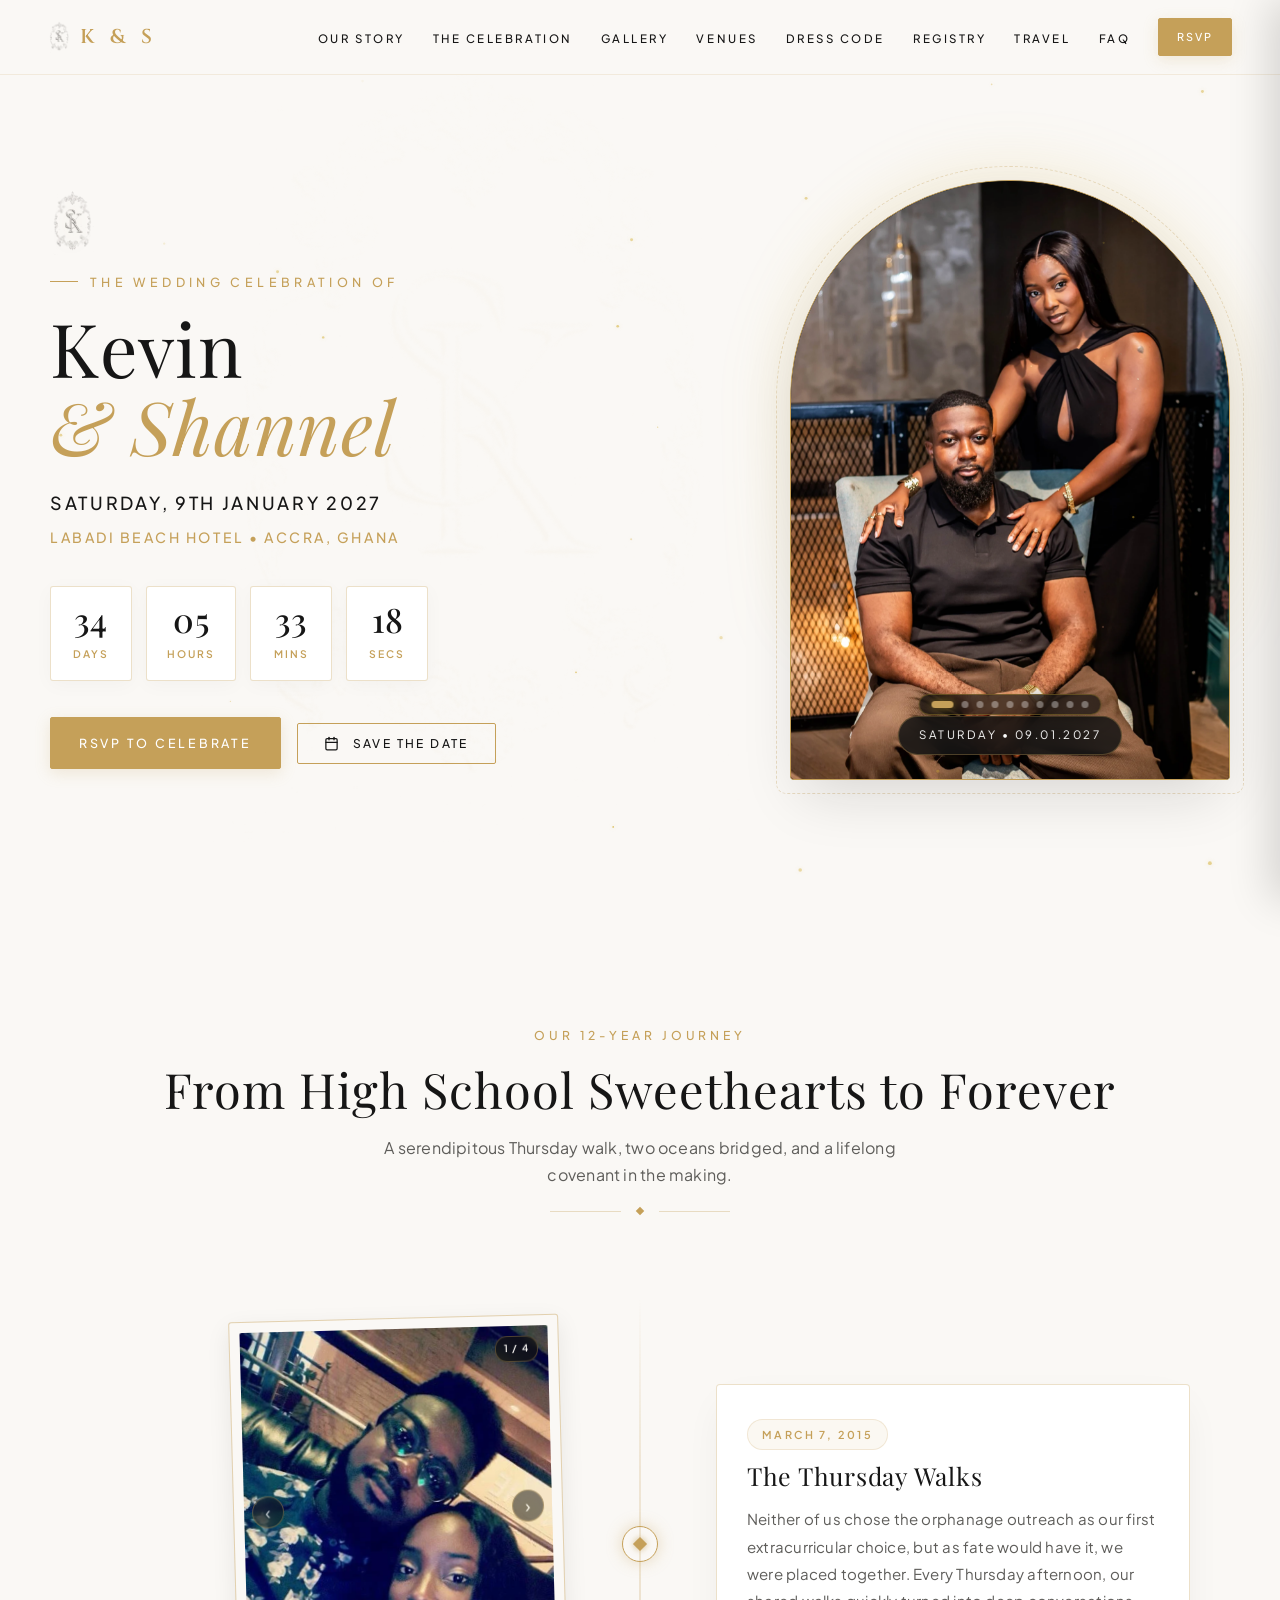
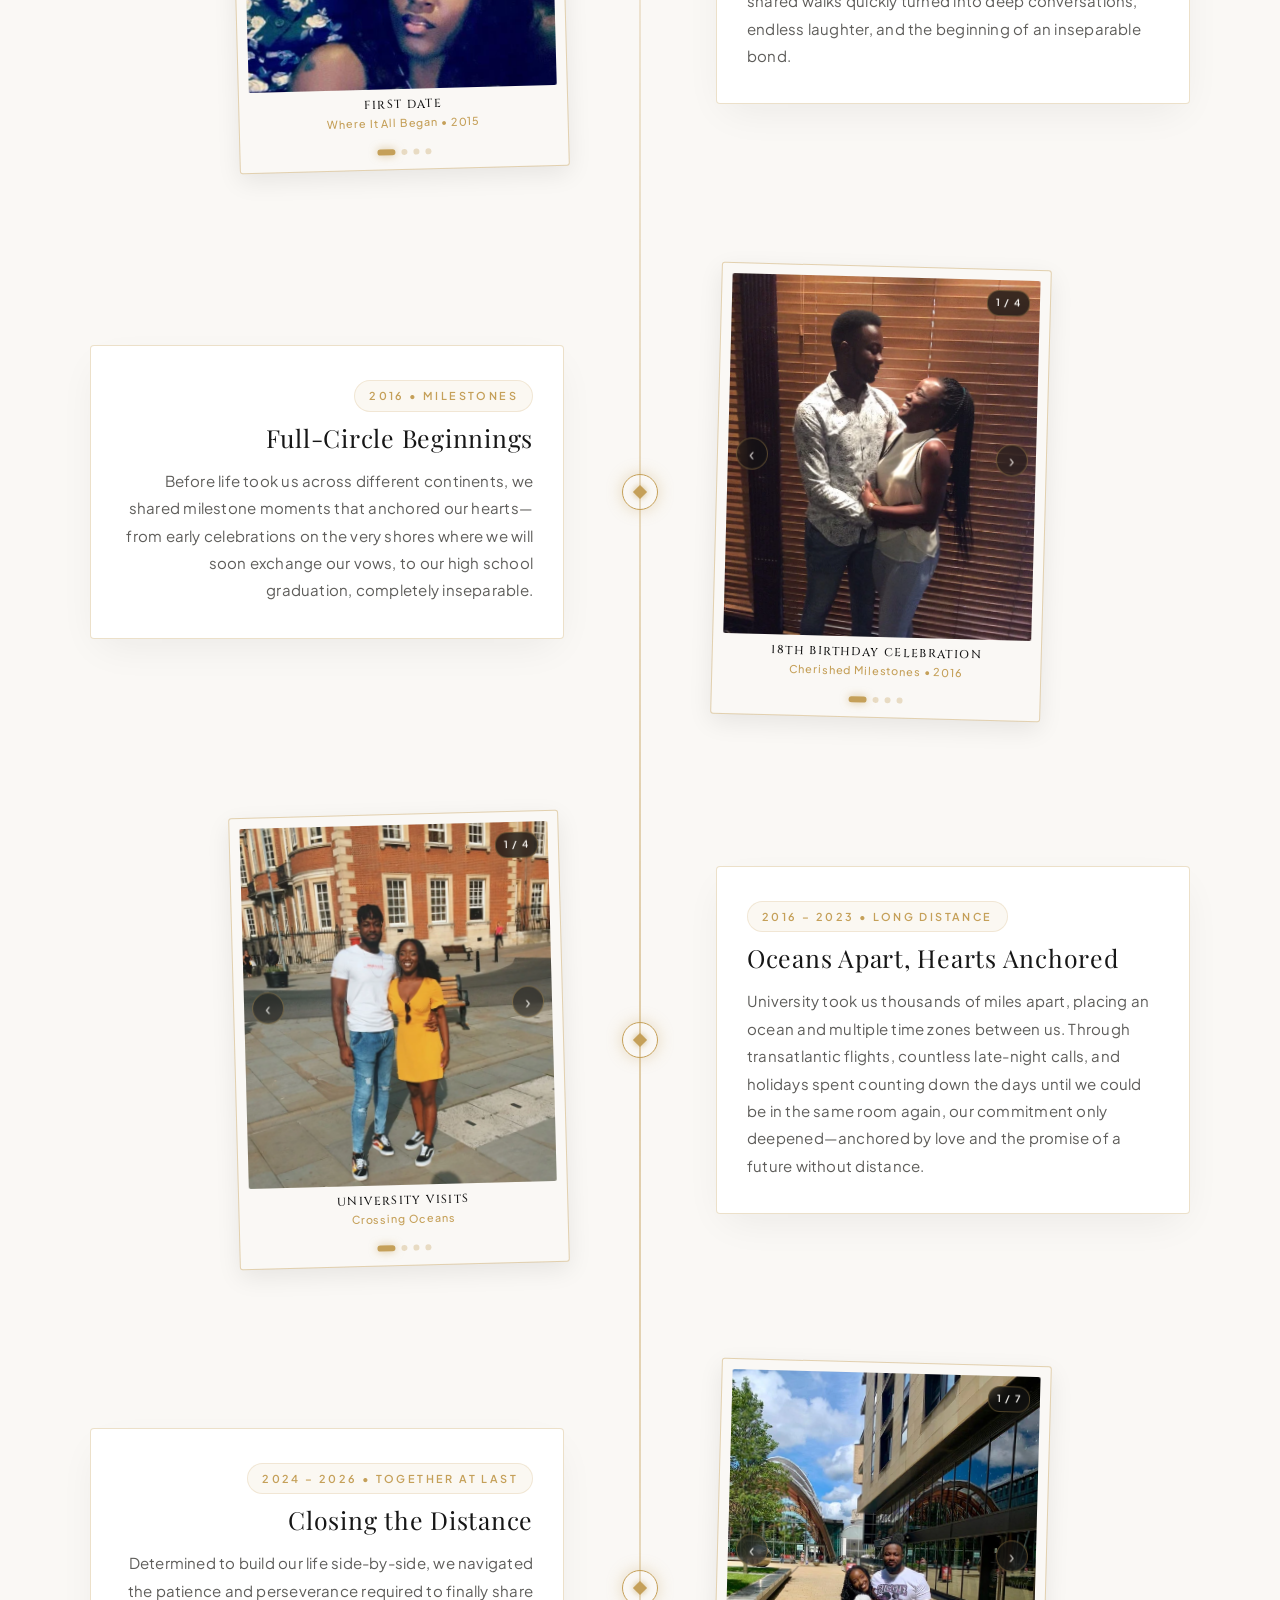
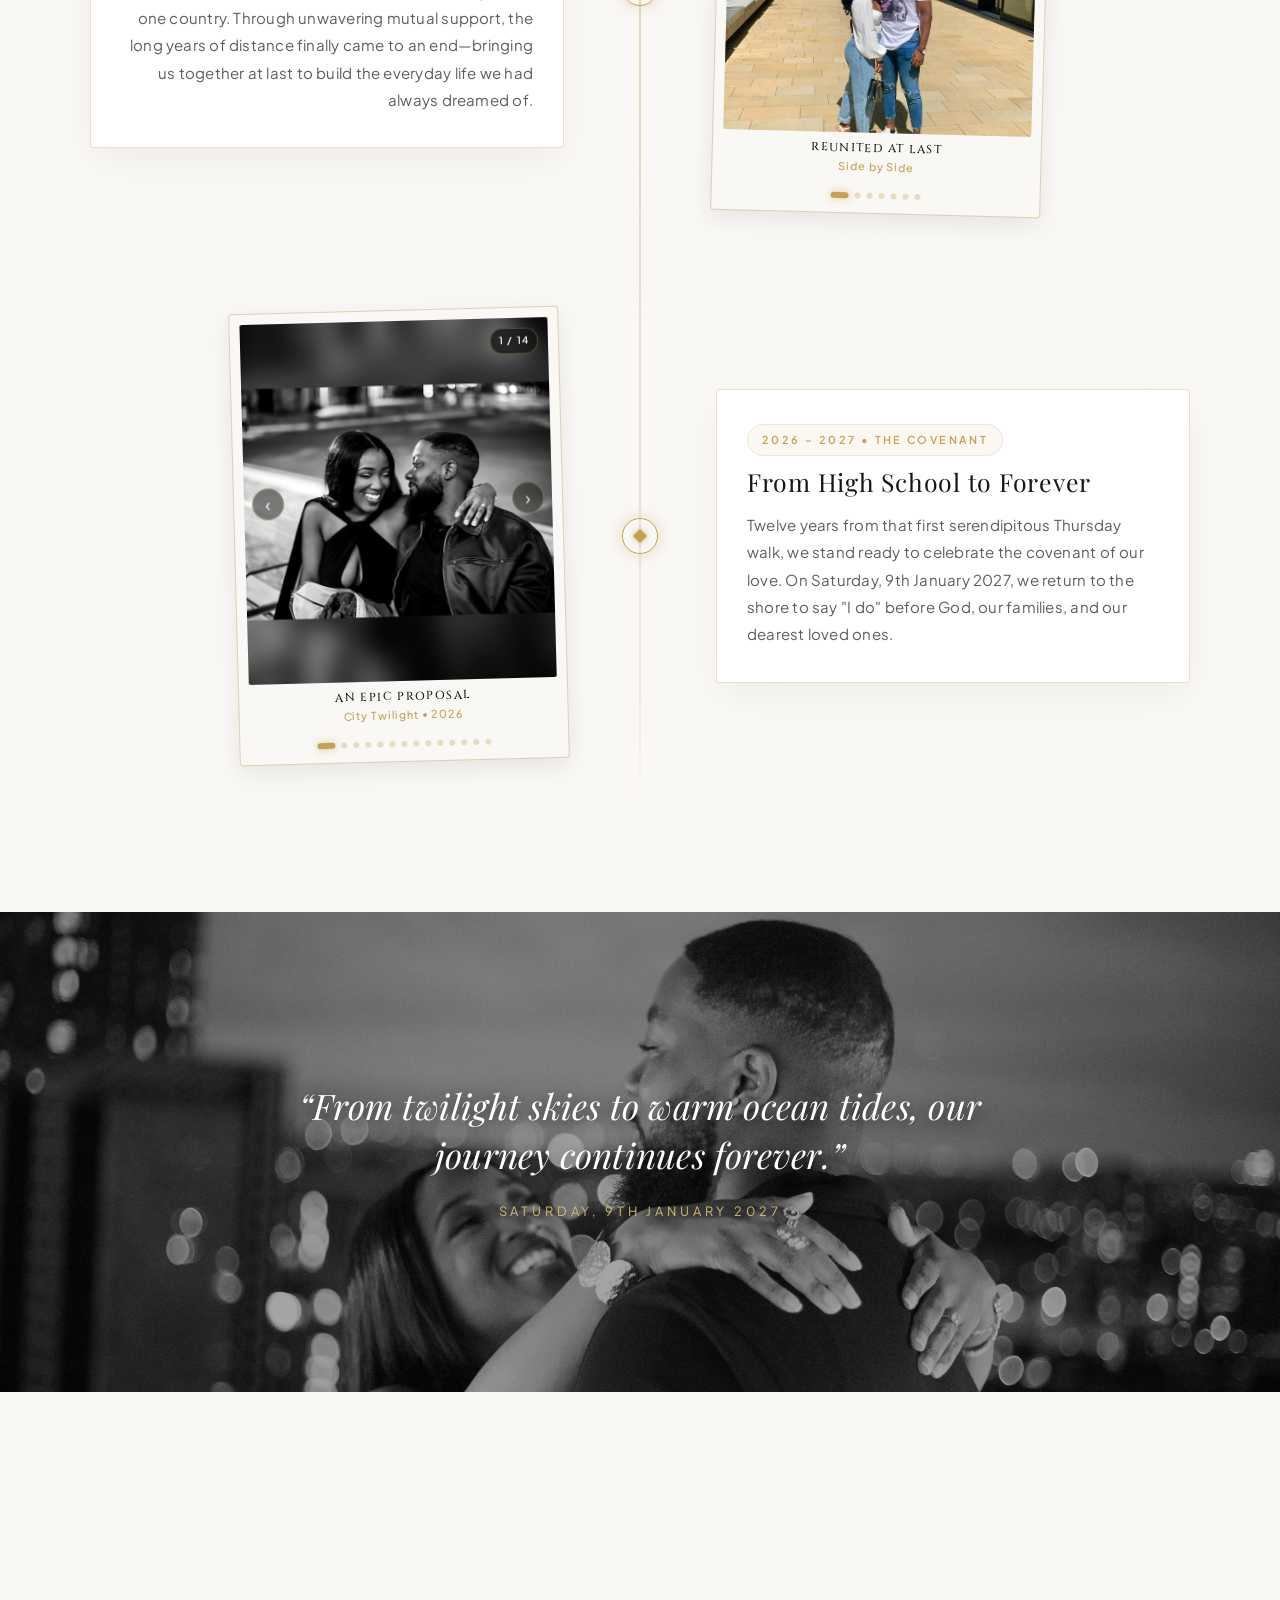
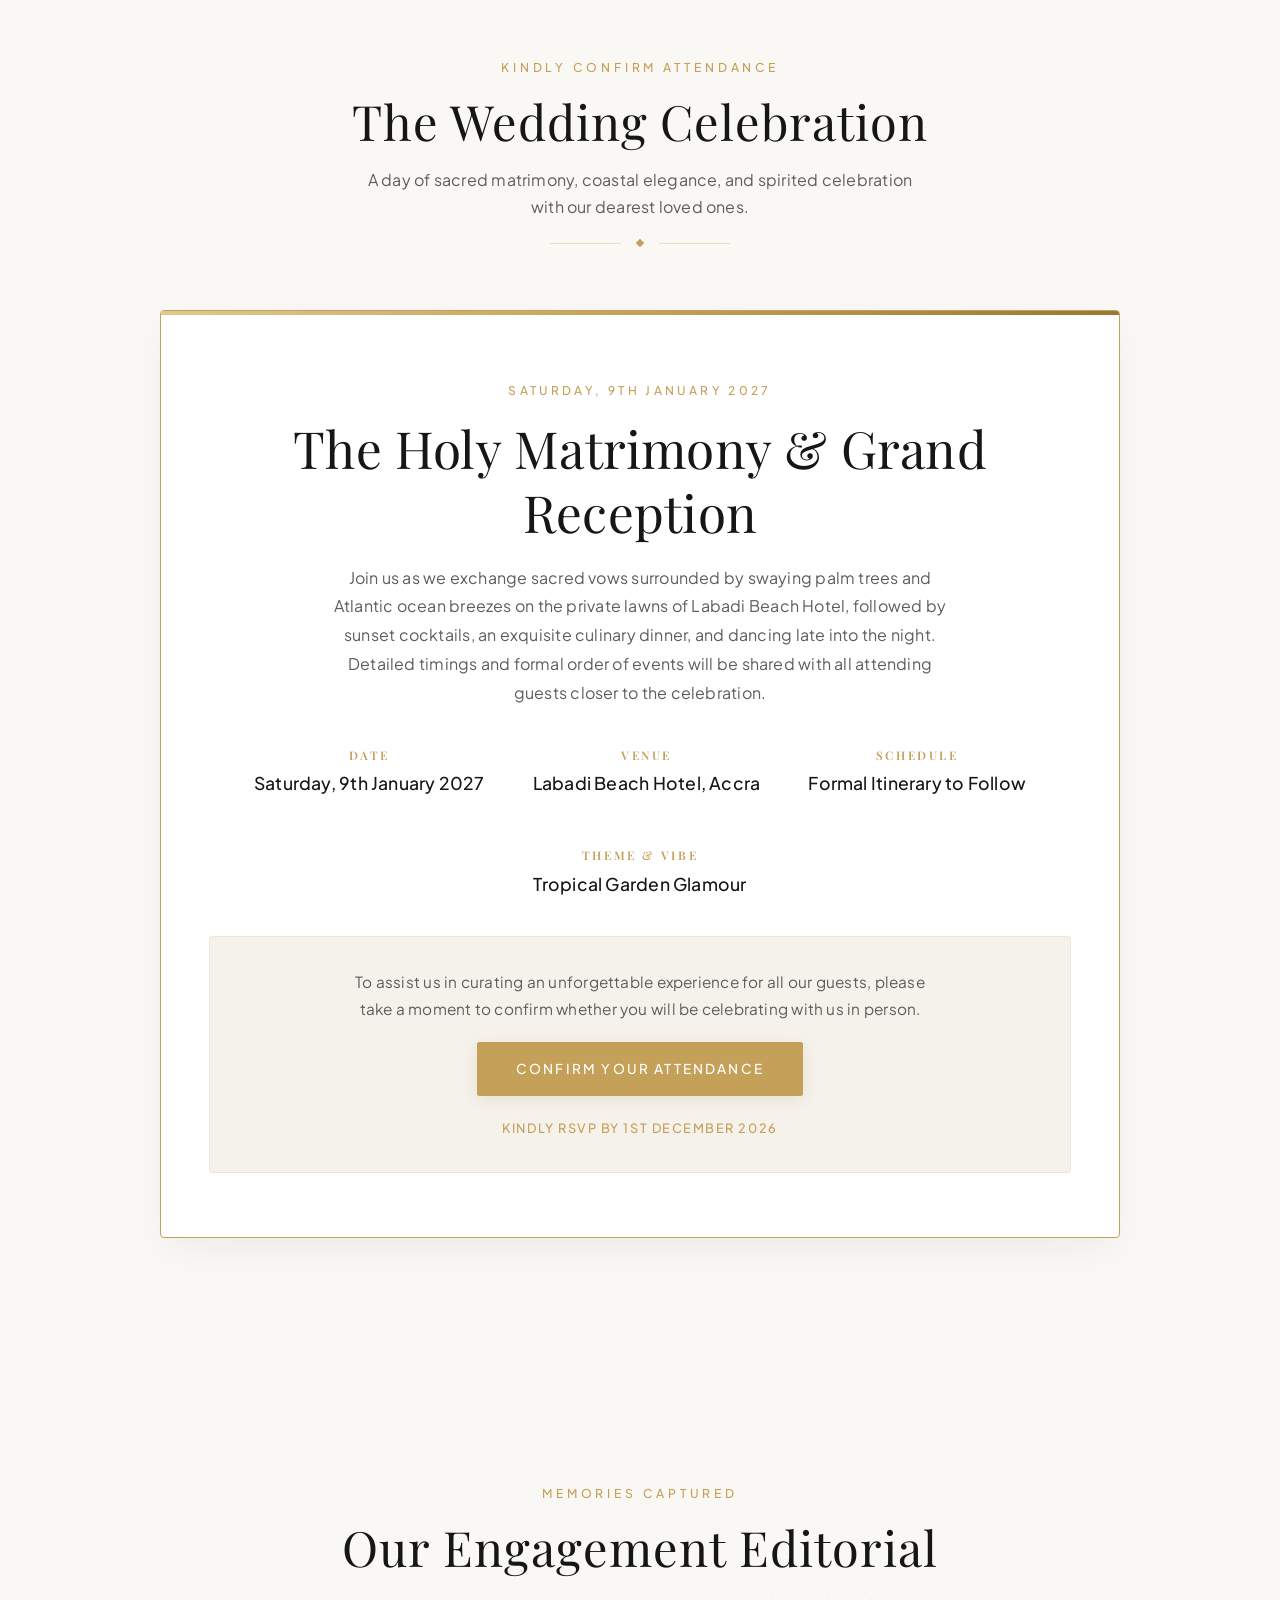
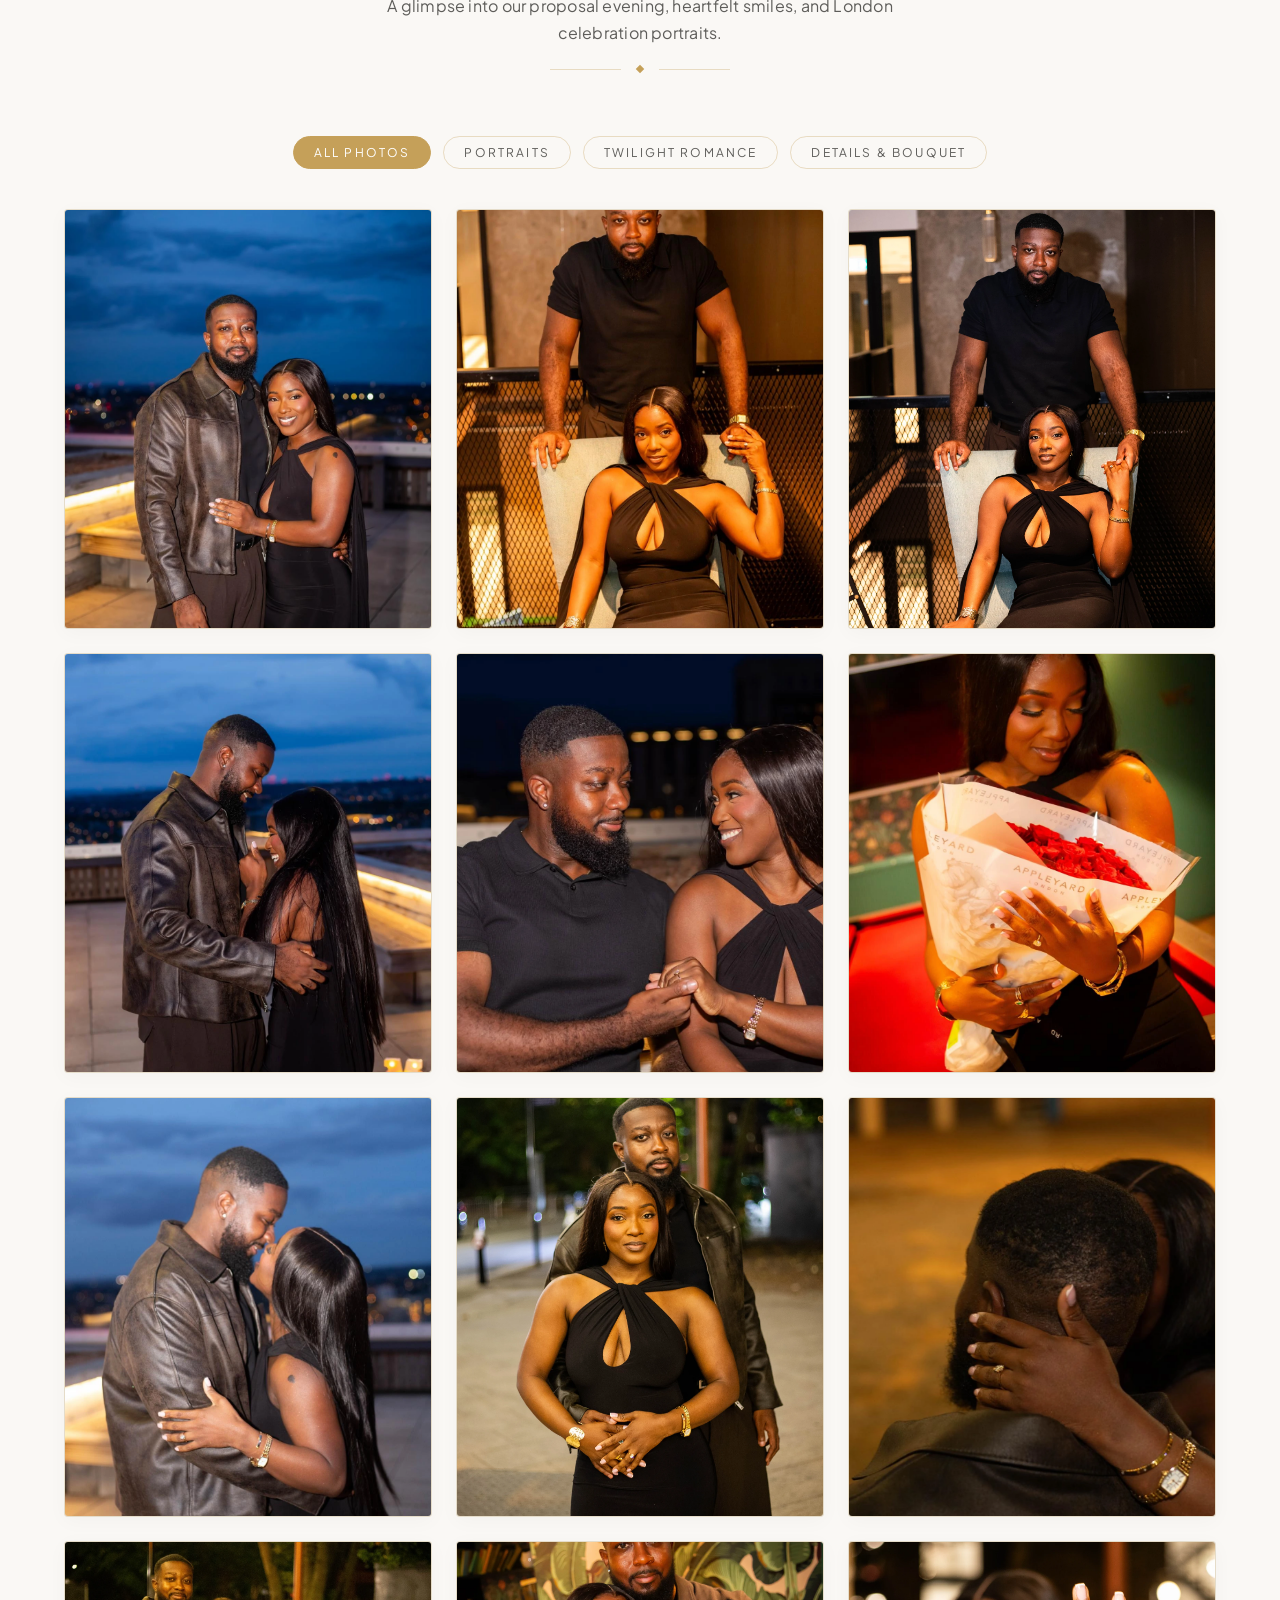
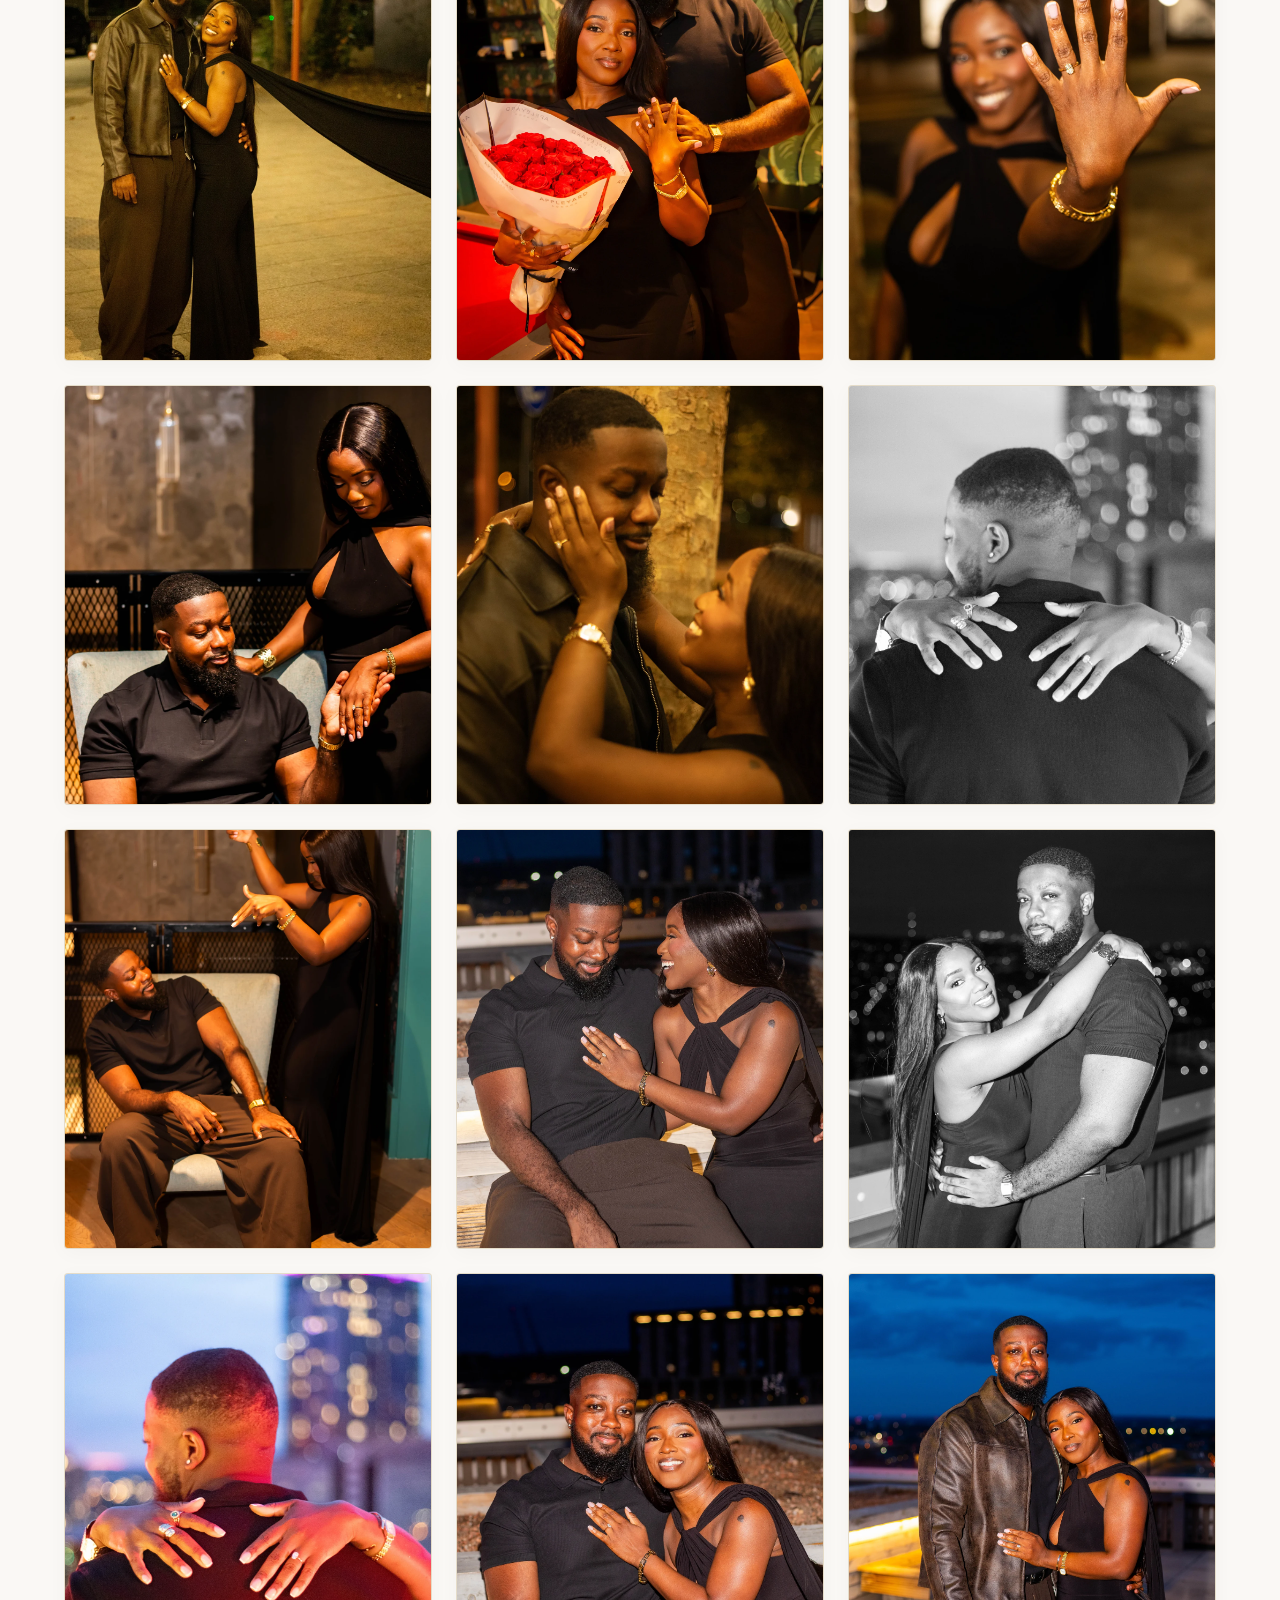
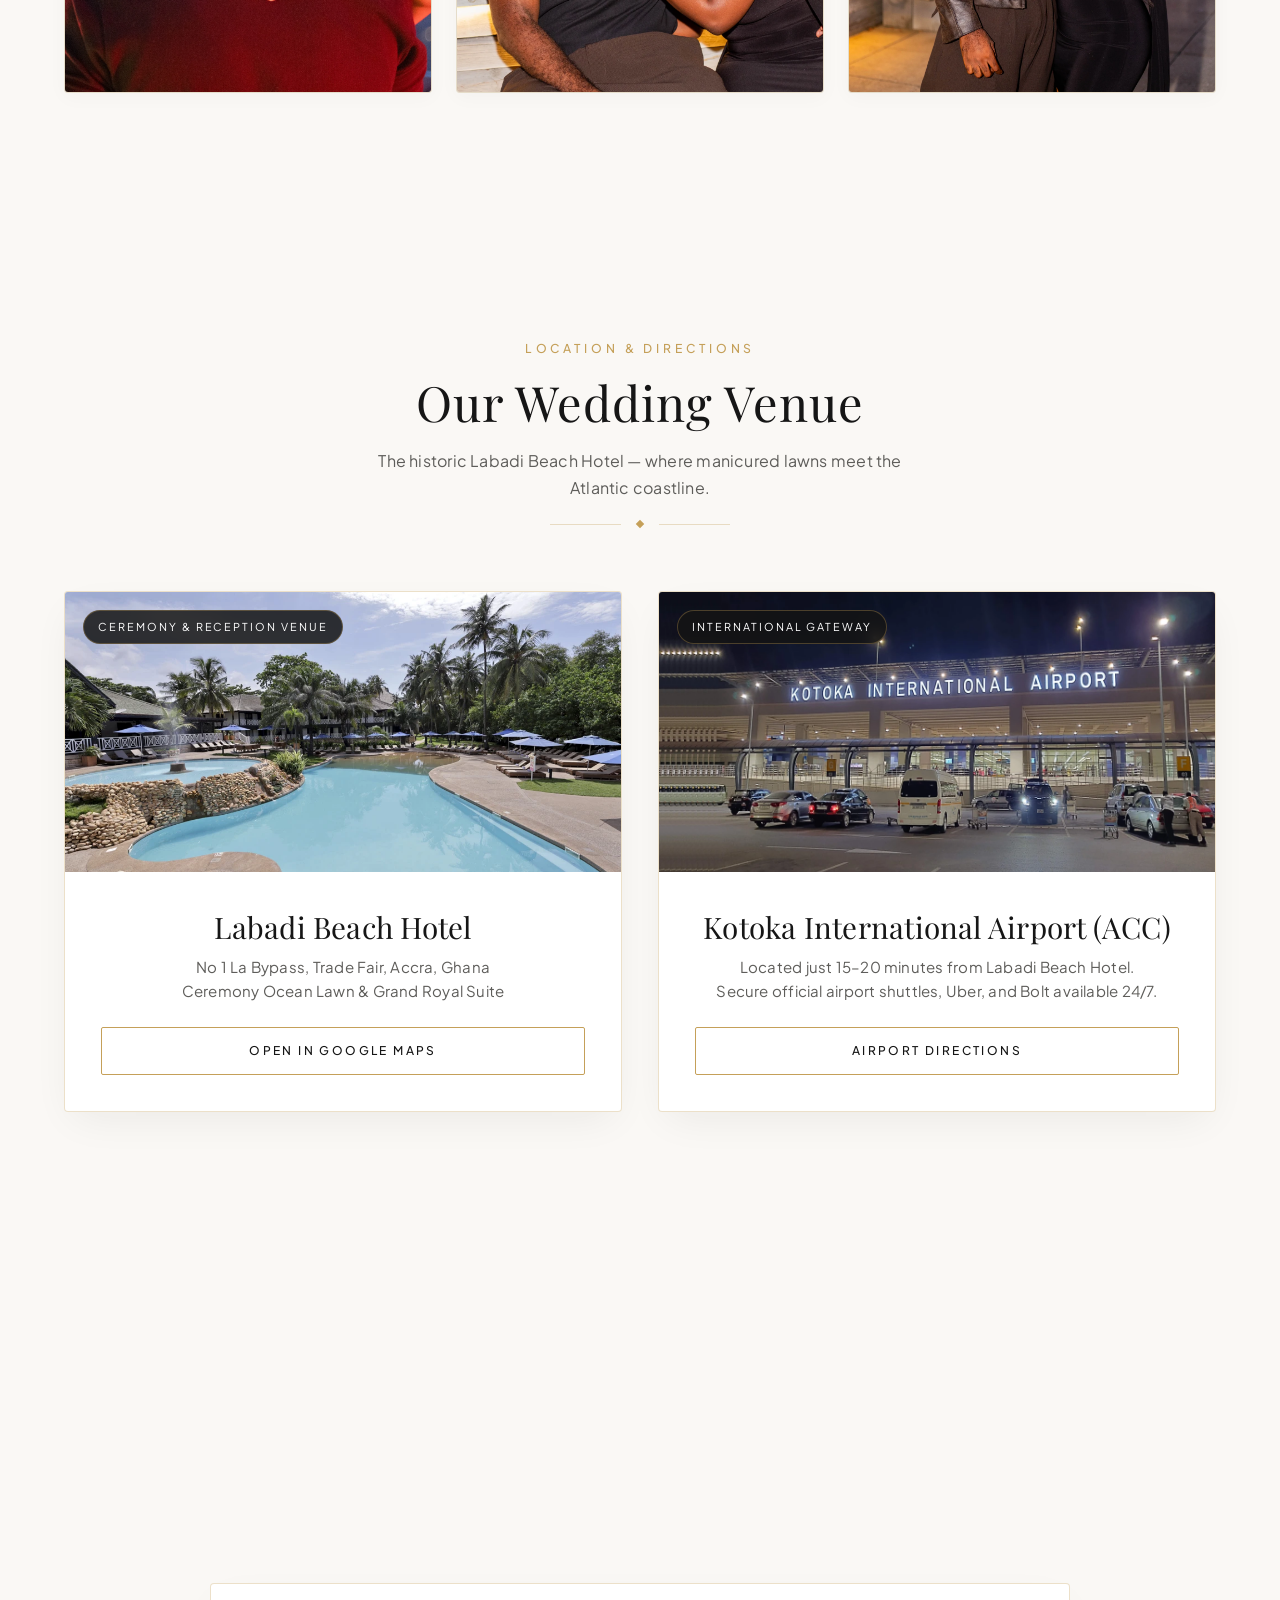
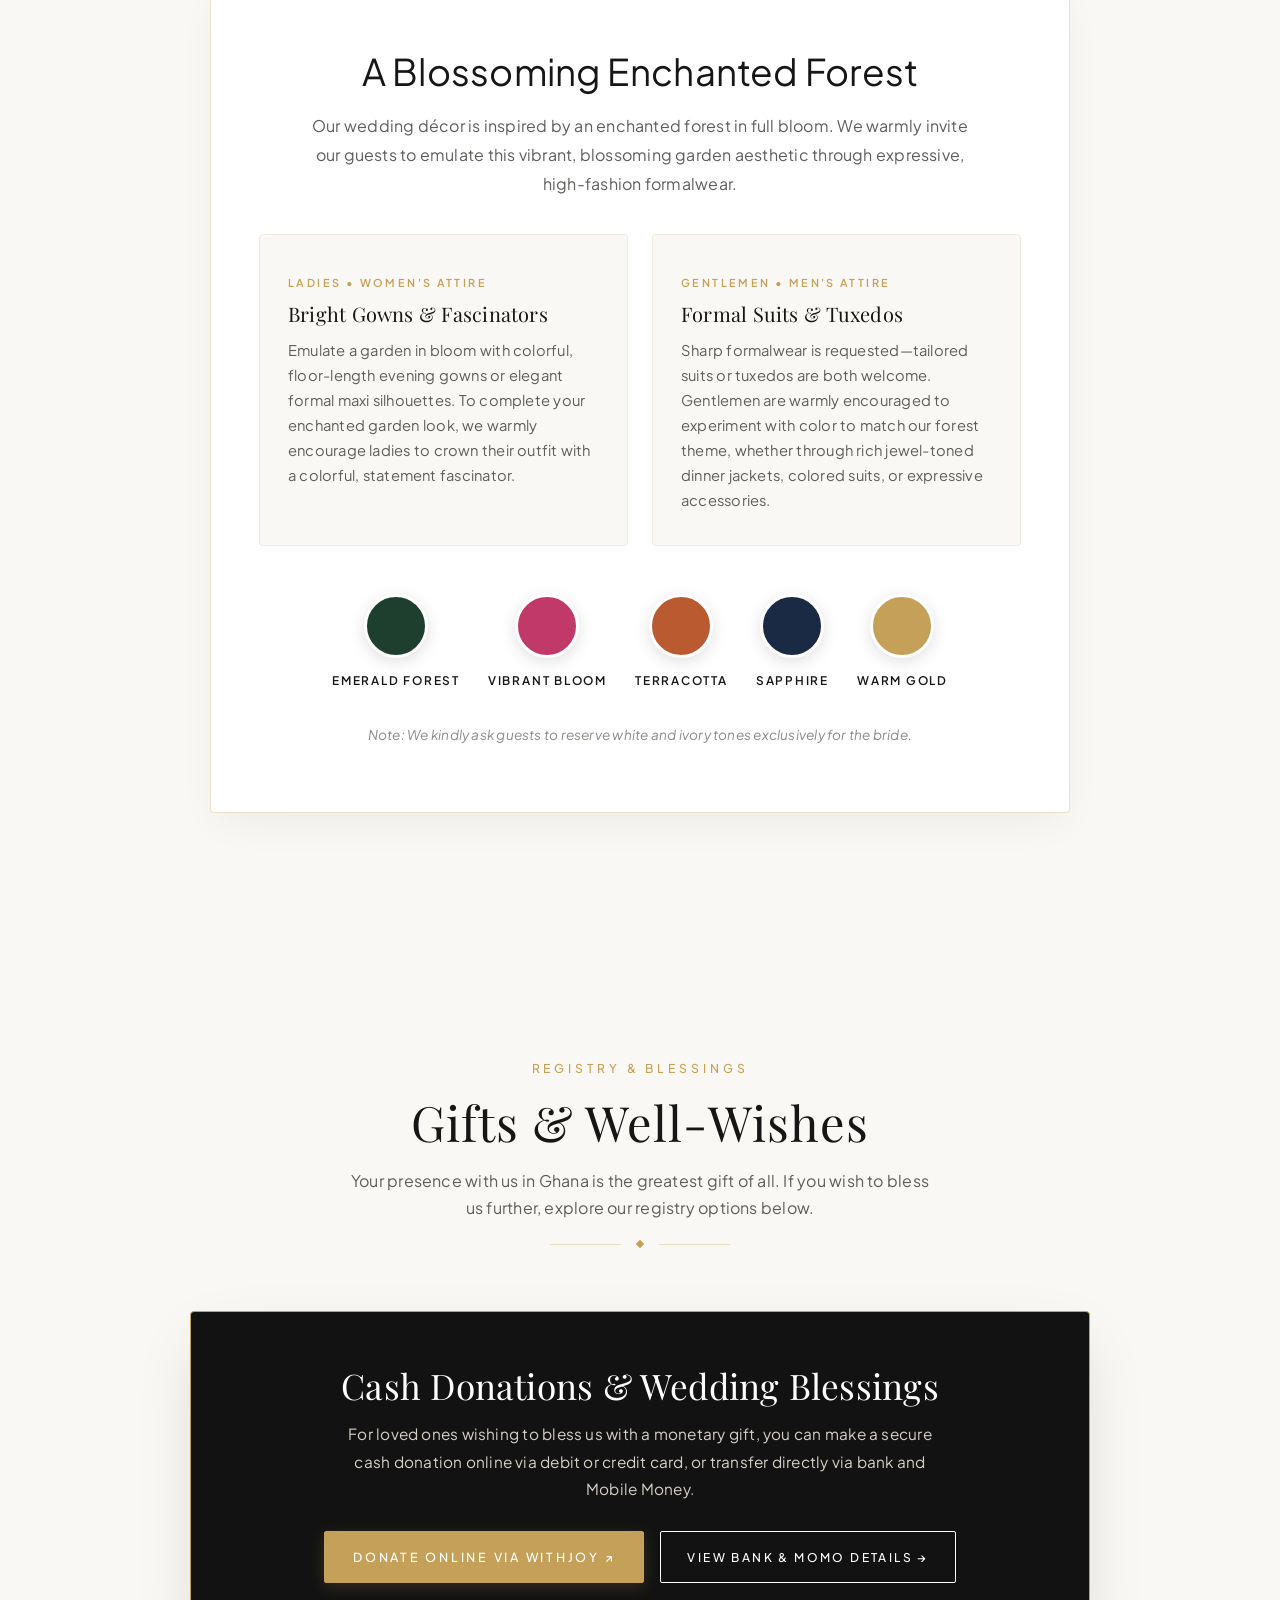
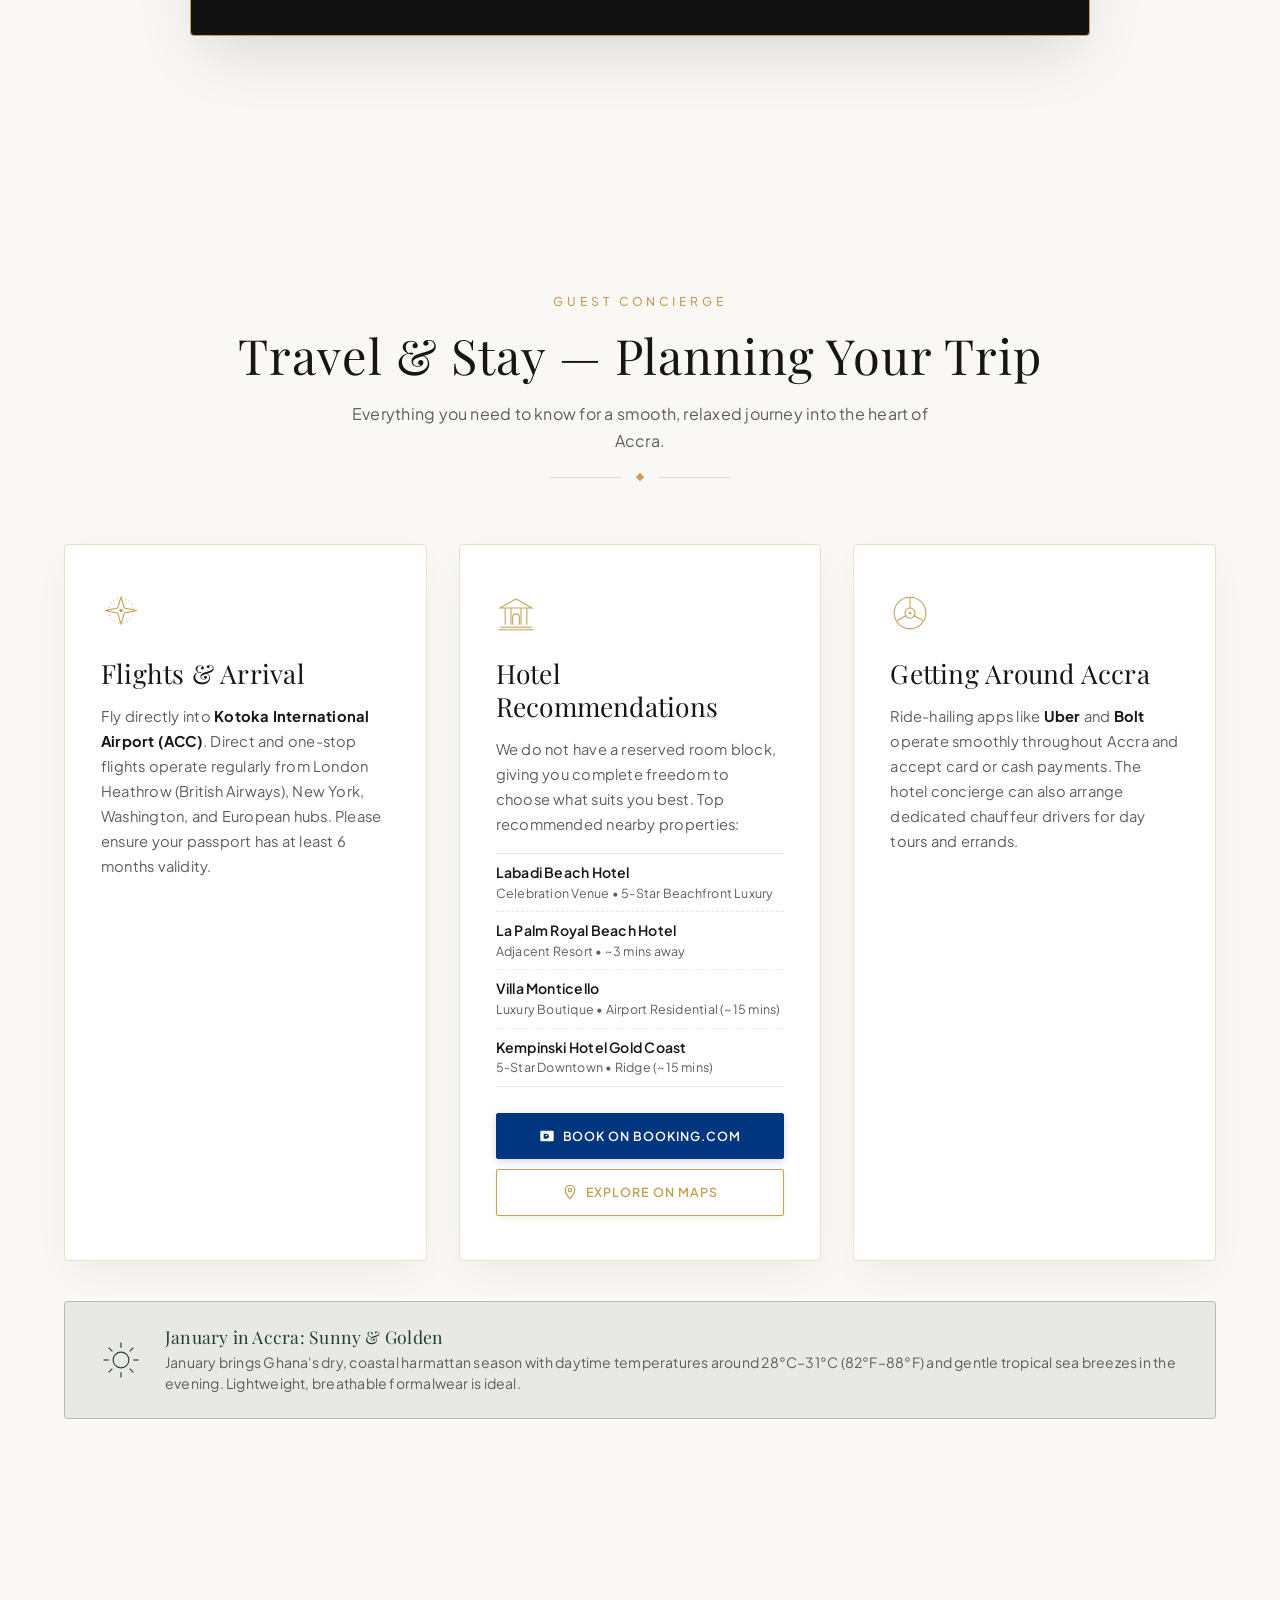
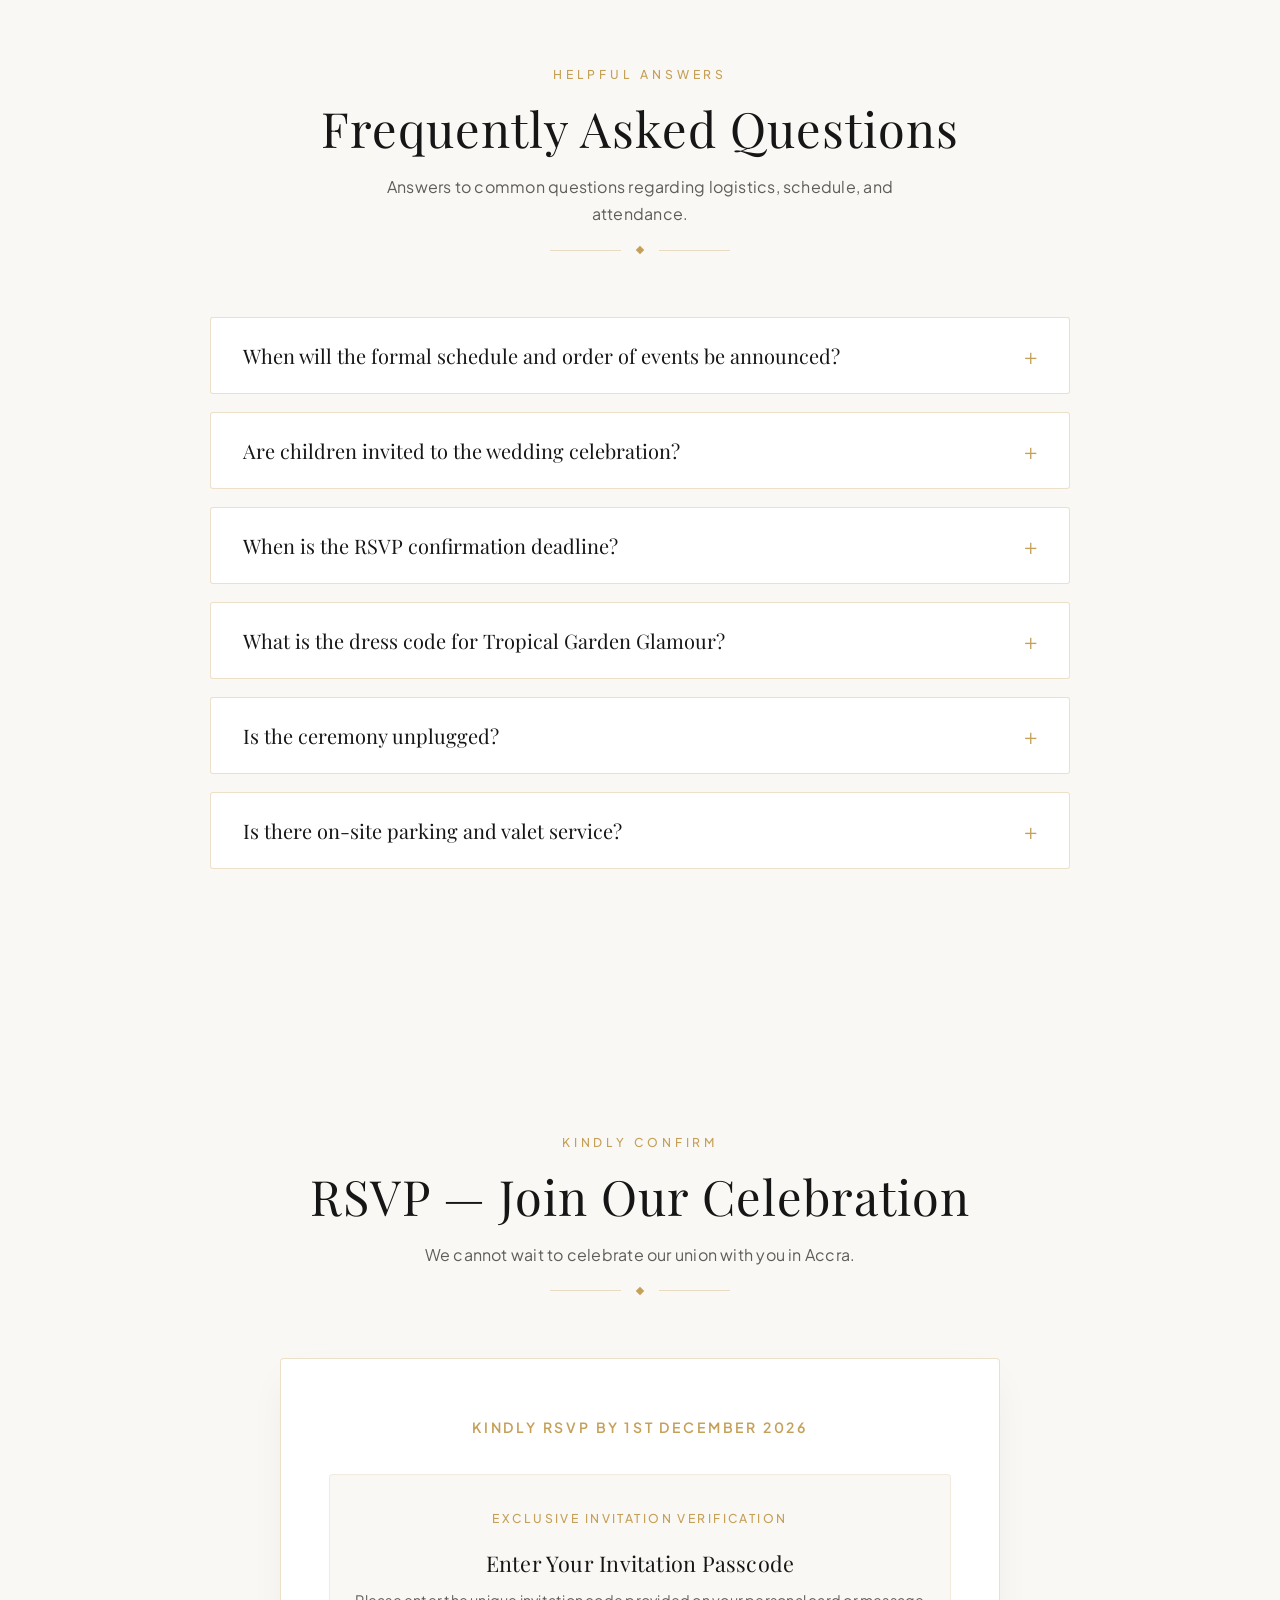
==== commit 6aa093c0: "Remove unconfirmed order of events and focus celebration section on confirming attendance" ====
--- a/index.html
+++ b/index.html
@@ -1039,66 +1039,45 @@
   <!-- ================= 3. THE CELEBRATION (WHITE WEDDING) ================= -->
   <section id="celebration">
     <div class="section-header reveal-on-scroll">
-      <span class="section-eyebrow">Order of Events</span>
-      <h2>The White Wedding</h2>
-      <p class="section-subtext">A day of sacred matrimony, coastal elegance, and spirited celebration under the Ghanaian sun and stars.</p>
+      <span class="section-eyebrow">Kindly Confirm Attendance</span>
+      <h2>The Wedding Celebration</h2>
+      <p class="section-subtext">A day of sacred matrimony, coastal elegance, and spirited celebration with our dearest loved ones.</p>
       <div class="gold-divider"><div class="gold-divider-diamond"></div></div>
     </div>
 
     <div class="celebration-wrap reveal-on-scroll">
       <div class="celebration-card">
-        <span class="celebration-badge">The Main Event</span>
-        <h3 class="celebration-title">The Holy Matrimony & Grand Reception</h3>
+        <span class="celebration-badge">Saturday, 9th January 2027</span>
+        <h3 class="celebration-title">The Holy Matrimony &amp; Grand Reception</h3>
         <p class="celebration-intro">
-          Join us as we exchange sacred vows surrounded by swaying palm trees and Atlantic ocean breezes on the private lawns of Labadi Beach Hotel, followed by sunset cocktails, an exquisite culinary dinner, and dancing late into the night.
+          Join us as we exchange sacred vows surrounded by swaying palm trees and Atlantic ocean breezes on the private lawns of Labadi Beach Hotel, followed by sunset cocktails, an exquisite culinary dinner, and dancing late into the night. Detailed timings and formal order of events will be shared with all attending guests closer to the celebration.
         </p>
-
-        <!-- White Wedding Day Schedule Timeline -->
-        <div class="wedding-timeline" aria-label="Wedding Day Timeline">
-          <div class="timeline-step">
-            <div class="timeline-time">1:00 PM</div>
-            <div class="timeline-title">Guest Arrival</div>
-            <div class="timeline-desc">Welcome refreshments & ceremony lawn seating.</div>
-          </div>
-          <div class="timeline-step">
-            <div class="timeline-time">2:00 PM</div>
-            <div class="timeline-title">The Vows</div>
-            <div class="timeline-desc">Processional, sacred covenant exchange & rings.</div>
-          </div>
-          <div class="timeline-step">
-            <div class="timeline-time">3:30 PM</div>
-            <div class="timeline-title">Golden Hour Cocktails</div>
-            <div class="timeline-desc">Canapés, champagne & oceanfront portraits.</div>
-          </div>
-          <div class="timeline-step">
-            <div class="timeline-time">5:00 PM</div>
-            <div class="timeline-title">Grand Reception</div>
-            <div class="timeline-desc">Bridal entrance, gourmet dinner & speeches.</div>
-          </div>
-          <div class="timeline-step">
-            <div class="timeline-time">8:00 PM</div>
-            <div class="timeline-title">Party & Dancing</div>
-            <div class="timeline-desc">First dance, cake cutting & dancing under the stars.</div>
-          </div>
-        </div>
 
         <div class="celebration-details">
           <div class="detail-item">
-            <h4>Date & Time</h4>
-            <p>Saturday, 9 Jan 2027 • 1:00 PM GMT</p>
+            <h4>Date</h4>
+            <p>Saturday, 9th January 2027</p>
           </div>
           <div class="detail-item">
             <h4>Venue</h4>
             <p>Labadi Beach Hotel, Accra</p>
           </div>
           <div class="detail-item">
-            <h4>Theme & Vibe</h4>
+            <h4>Schedule</h4>
+            <p>Formal Itinerary to Follow</p>
+          </div>
+          <div class="detail-item">
+            <h4>Theme &amp; Vibe</h4>
             <p>Tropical Garden Glamour</p>
           </div>
         </div>
 
-        <div style="margin-top: 24px;">
-          <a href="#rsvp" class="btn-gold">Confirm Your Attendance</a>
+        <div class="attendance-cta-box">
+          <p class="attendance-cta-text">
+            To assist us in curating an unforgettable experience for all our guests, please take a moment to confirm whether you will be celebrating with us in person.
+          </p>
+          <a href="#rsvp" class="btn-gold" style="padding: 14px 38px; font-size: 0.85rem; letter-spacing: 0.16em; display: inline-block;">Confirm Your Attendance</a>
+          <span class="attendance-deadline-note">Kindly RSVP by 1st December 2026</span>
         </div>
       </div>
     </div>
@@ -1778,12 +1757,12 @@
       <!-- FAQ 1 -->
       <div class="faq-item">
         <button class="faq-question" type="button">
-          <span>What time should I arrive for the White Wedding?</span>
+          <span>When will the formal schedule and order of events be announced?</span>
           <span class="faq-icon">+</span>
         </button>
         <div class="faq-answer">
           <p>
-            Guest arrivals and seating commence at <strong>1:00 PM</strong> at the Labadi Beach Hotel ceremony lawn. The processional and ceremony begin promptly at <strong>2:00 PM</strong>. We recommend arriving by 1:15 PM to enjoy welcome refreshments and find your seat comfortably.
+            Detailed event timings and the full order of events are currently being finalized and will be shared with all confirmed guests closer to the date. Please ensure you have confirmed your attendance via the RSVP form so we can provide you with the finalized schedule and guest itinerary.
           </p>
         </div>
       </div>
@@ -1916,9 +1895,9 @@
             <label for="ceremonies">Attendance Status <span class="required-mark" title="Mandatory Field">*</span></label>
             <select id="ceremonies" required>
               <option value="" disabled selected>Please select your attendance</option>
-              <option value="Joyfully Attending Full Day">Joyfully Attending Full Celebration (Ceremony & Reception)</option>
-              <option value="Attending Ceremony Only">Attending Ceremony Only (1:00 PM)</option>
-              <option value="Attending Reception Only">Attending Reception Only (5:00 PM)</option>
+              <option value="Joyfully Attending Full Day">Joyfully Attending Full Celebration (Ceremony &amp; Reception)</option>
+              <option value="Attending Ceremony Only">Attending Ceremony Only</option>
+              <option value="Attending Reception Only">Attending Reception Only</option>
               <option value="Regretfully Declining">Regretfully Declining from Afar</option>
             </select>
             <div class="form-error-hint">Please select your attendance status.</div>
--- a/css/style.css
+++ b/css/style.css
@@ -1591,6 +1591,32 @@
   font-weight: 500;
 }
 
+.attendance-cta-box {
+  margin-top: 36px;
+  padding: 32px 24px;
+  background: var(--bg-card-subtle);
+  border: 1px solid var(--gold-border-subtle);
+  border-radius: 4px;
+}
+
+.attendance-cta-text {
+  max-width: 580px;
+  margin: 0 auto 20px;
+  font-size: 0.96rem;
+  color: var(--text-muted);
+  line-height: 1.7;
+}
+
+.attendance-deadline-note {
+  display: block;
+  margin-top: 14px;
+  font-size: 0.8rem;
+  letter-spacing: 0.12em;
+  text-transform: uppercase;
+  color: var(--gold-primary);
+  font-weight: 500;
+}
+
 /* ================= 4. CURATED PHOTO GALLERY & LIGHTBOX ================= */
 .gallery-controls {
   display: flex;
